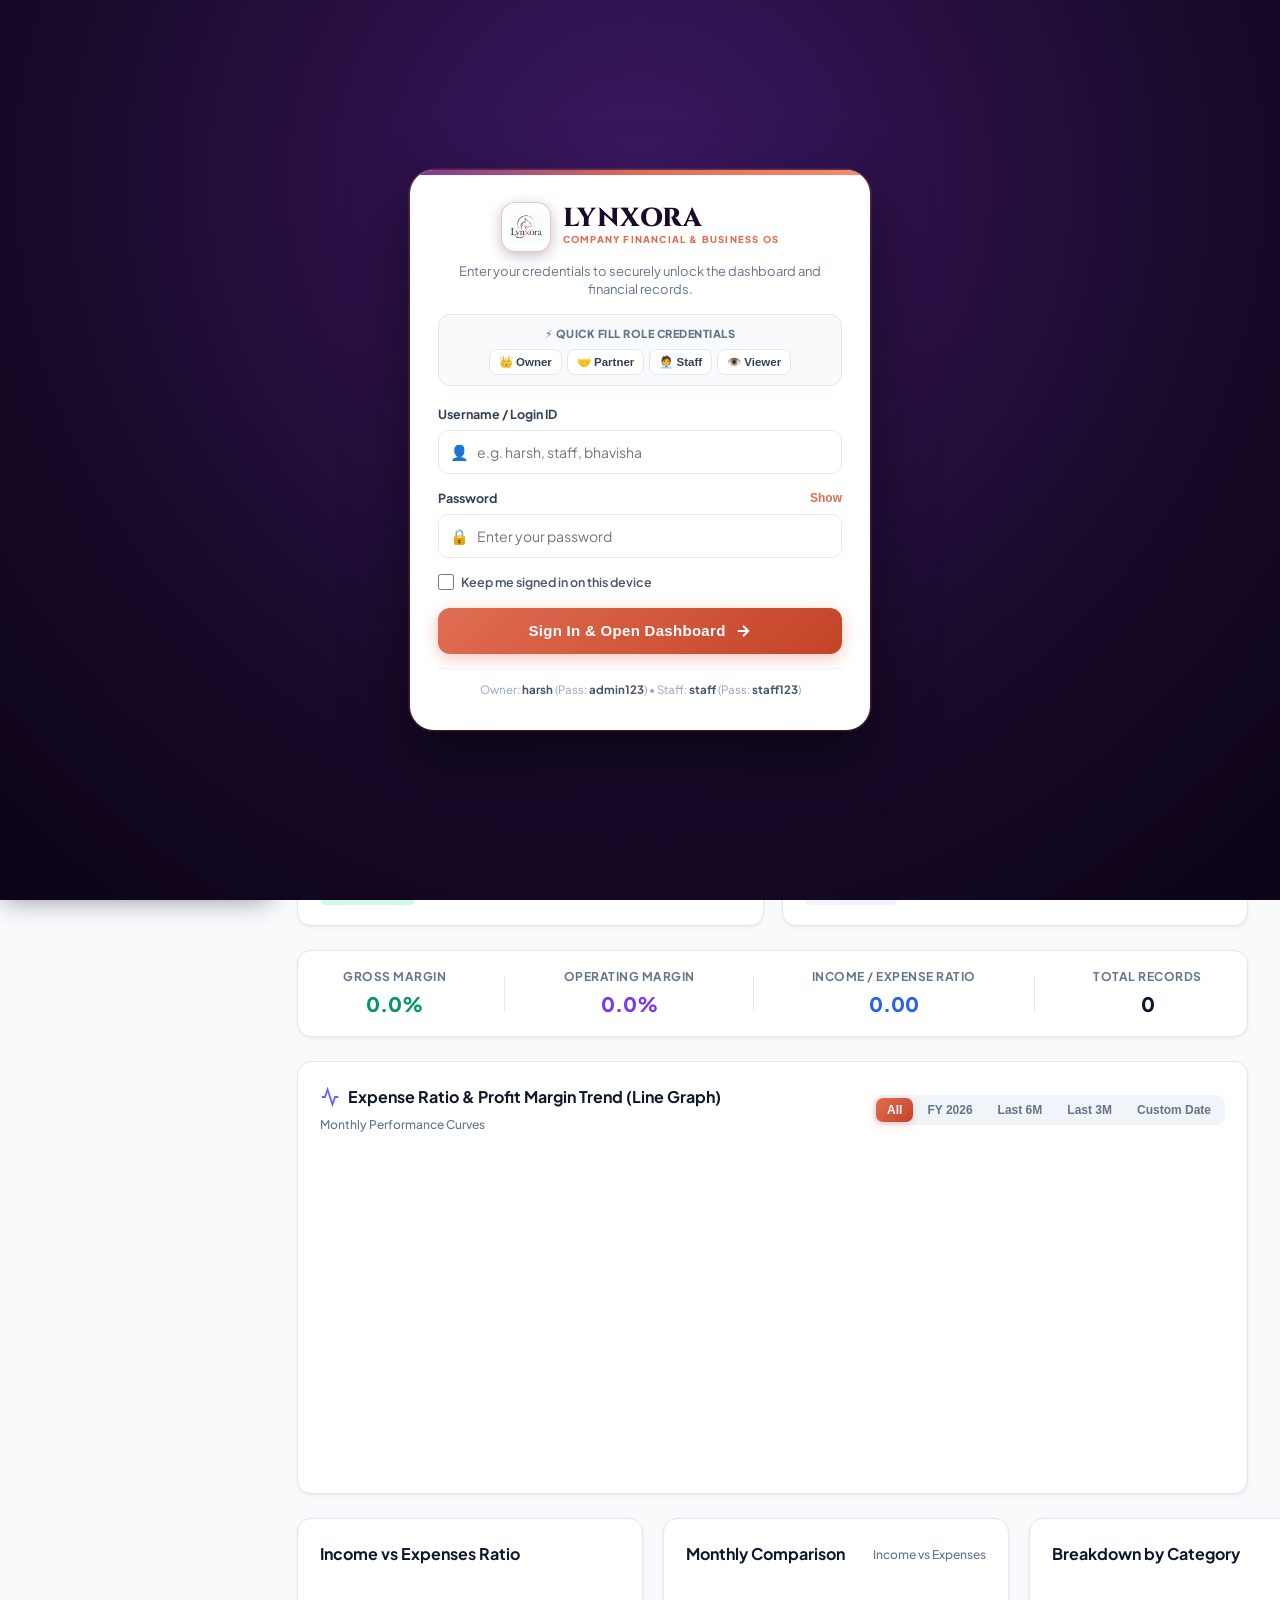
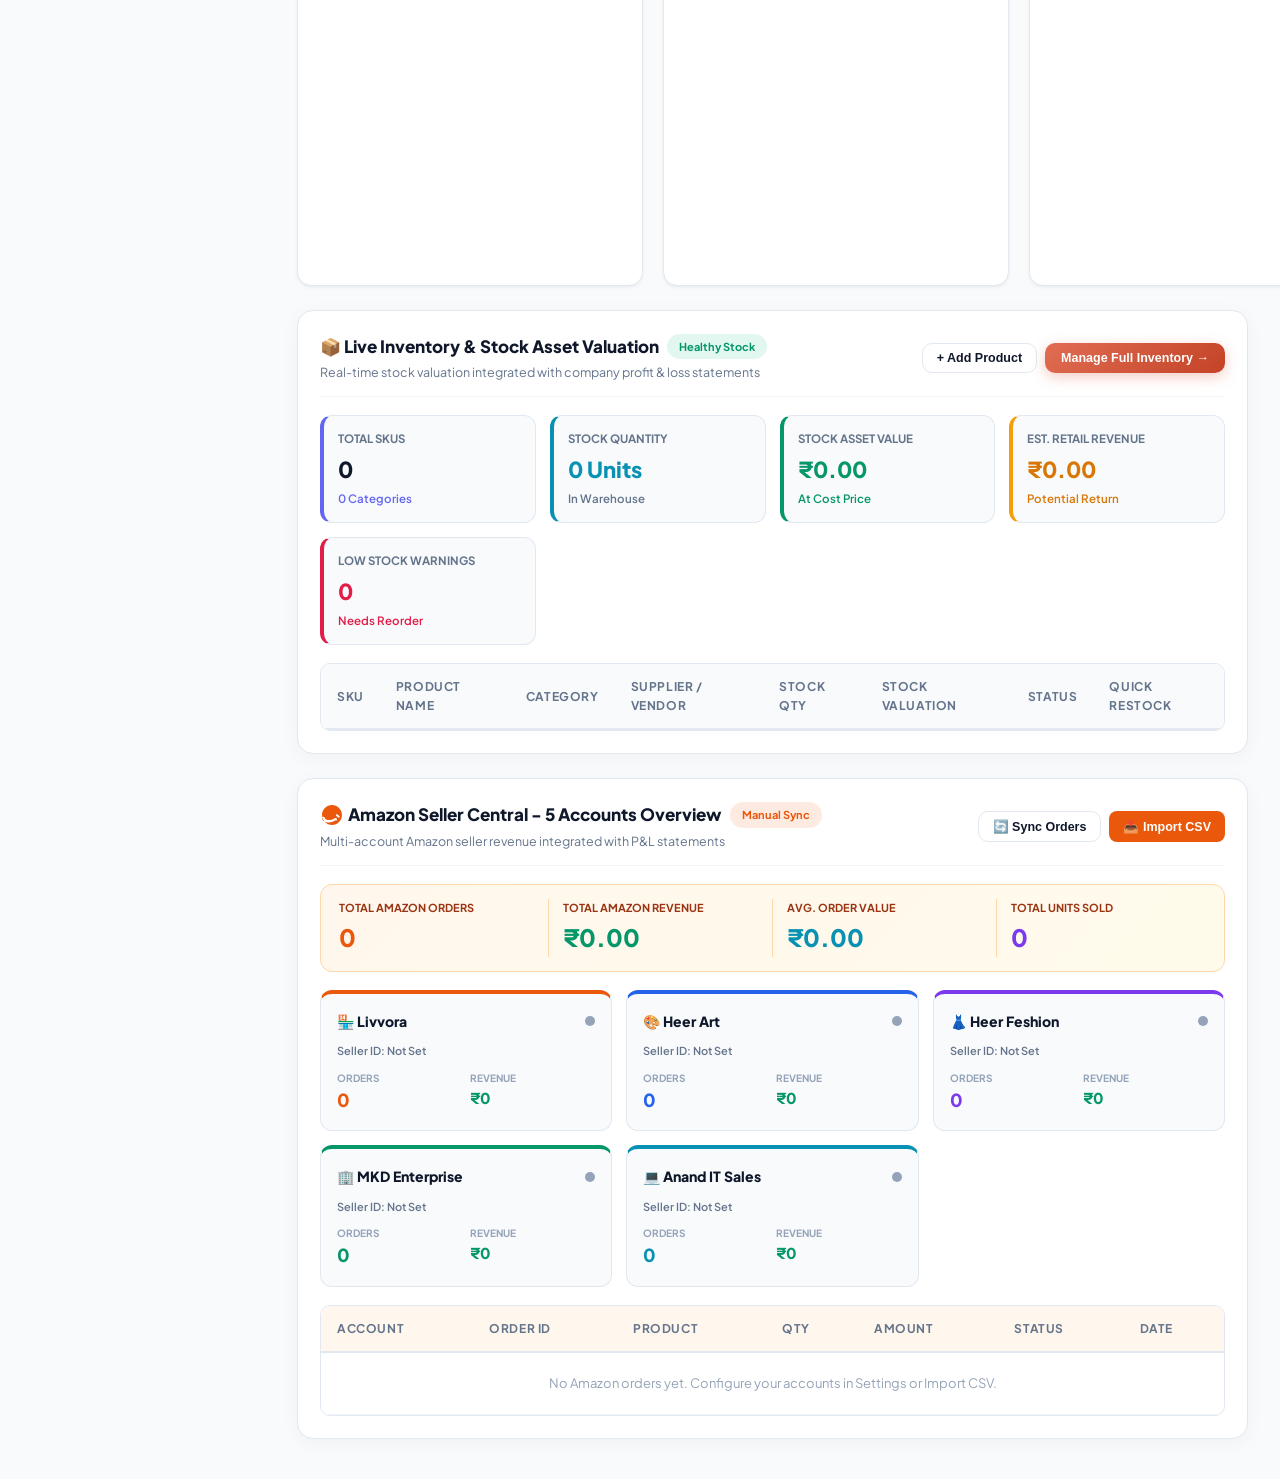
==== index.html @ 183a3534 "Add files via upload" ====
<!DOCTYPE html>
<html lang="en">
<head>
  <meta charset="utf-8">
  <meta name="viewport" content="width=device-width, initial-scale=1.0, viewport-fit=cover">
  <title>Lynxora — Financial Suite</title>
  <meta name="description" content="Lynxora — Company Profit & Loss financial dashboard with Final Accounts, multi-channel income tracking, and analytics">

  <!-- PWA Manifest -->
  <link rel="manifest" href="manifest.json">

  <!-- Theme colors -->
  <meta name="theme-color" content="#e06d53">
  <meta name="msapplication-TileColor" content="#180a2a">
  <meta name="msapplication-TileImage" content="logo.png">

  <!-- Apple / iOS PWA -->
  <meta name="apple-mobile-web-app-capable" content="yes">
  <meta name="apple-mobile-web-app-status-bar-style" content="black-translucent">
  <meta name="apple-mobile-web-app-title" content="Lynxora">
  <link rel="apple-touch-icon" href="logo.png">
  <link rel="apple-touch-startup-image" href="logo.png">

  <!-- Favicon -->
  <link rel="icon" type="image/png" sizes="192x192" href="logo.png">
  <link rel="shortcut icon" href="logo.png">

  <!-- Fonts -->
  <link rel="preconnect" href="https://fonts.googleapis.com">
  <link rel="preconnect" href="https://fonts.gstatic.com" crossorigin>
  <link href="https://fonts.googleapis.com/css2?family=Plus+Jakarta+Sans:wght@300;400;500;600;700;800&family=Cinzel:wght@700;800&family=Inter:wght@300;400;500;600;700&display=swap" rel="stylesheet">

  <script src="https://cdn.jsdelivr.net/npm/chart.js@4/dist/chart.umd.min.js"></script>
  
  <!-- Firebase SDK for Real-time Cloud Partner Sync -->
  <script src="https://www.gstatic.com/firebasejs/10.12.0/firebase-app-compat.js"></script>
  <script src="https://www.gstatic.com/firebasejs/10.12.0/firebase-firestore-compat.js"></script>

  <link rel="stylesheet" href="style.css?v=2.5.2">
</head>
<body>

  <div class="sidebar-overlay" id="sidebarOverlay"></div>

  <!-- SIDEBAR -->
  <aside class="sidebar" id="sidebar">
    <div class="sidebar-header">
      <div class="logo" onclick="navigateTo('dashboard')" title="Go to Dashboard">
        <div class="logo-icon-wrap">
          <img src="logo.png" alt="Lynxora Logo" class="sidebar-logo-img">
        </div>
        <div class="logo-text-group">
          <span class="logo-title">Lyn<span class="x-accent">x</span>ora</span>
          <span class="logo-tagline">FINANCIAL SUITE</span>
        </div>
      </div>
    </div>
    <nav class="sidebar-nav">
      <a href="javascript:void(0)" class="nav-item active" data-page="dashboard" onclick="navigateTo('dashboard')">
        <span class="nav-icon"><svg viewBox="0 0 24 24" fill="none" stroke="currentColor" stroke-width="2"><rect x="3" y="3" width="7" height="7" rx="1"/><rect x="14" y="3" width="7" height="7" rx="1"/><rect x="14" y="14" width="7" height="7" rx="1"/><rect x="3" y="14" width="7" height="7" rx="1"/></svg></span>
        <span>Dashboard</span>
      </a>
      <a href="javascript:void(0)" class="nav-item" data-page="records" onclick="navigateTo('records')">
        <span class="nav-icon"><svg viewBox="0 0 24 24" fill="none" stroke="currentColor" stroke-width="2"><path d="M14 2H6a2 2 0 0 0-2 2v16a2 2 0 0 0 2 2h12a2 2 0 0 0 2-2V8z"/><polyline points="14 2 14 8 20 8"/><line x1="16" y1="13" x2="8" y2="13"/><line x1="16" y1="17" x2="8" y2="17"/></svg></span>
        <span>Records</span>
      </a>
      <a href="javascript:void(0)" class="nav-item" data-page="inventory" onclick="navigateTo('inventory')">
        <span class="nav-icon"><svg viewBox="0 0 24 24" fill="none" stroke="currentColor" stroke-width="2"><path d="M21 16V8a2 2 0 0 0-1-1.73l-7-4a2 2 0 0 0-2 0l-7 4A2 2 0 0 0 3 8v8a2 2 0 0 0 1 1.73l7 4a2 2 0 0 0 2 0l7-4A2 2 0 0 0 21 16z"/><polyline points="3.27 6.96 12 12.01 20.73 6.96"/><line x1="12" y1="22.08" x2="12" y2="12"/></svg></span>
        <span>Inventory</span>
      </a>
      <a href="javascript:void(0)" class="nav-item" data-page="pricing" onclick="navigateTo('pricing')">
        <span class="nav-icon"><svg viewBox="0 0 24 24" fill="none" stroke="currentColor" stroke-width="2"><path d="M12 2v20M17 5H9.5a3.5 3.5 0 0 0 0 7h5a3.5 3.5 0 0 1 0 7H6"/></svg></span>
        <span>Amazon Listing Price Tracking</span>
      </a>

      <a href="javascript:void(0)" class="nav-item" data-page="flipkart" onclick="navigateTo('flipkart')">
        <span class="nav-icon"><svg viewBox="0 0 24 24" fill="none" stroke="currentColor" stroke-width="2"><path d="M6 2L3 6v14a2 2 0 0 0 2 2h14a2 2 0 0 0 2-2V6l-3-4z"/><line x1="3" y1="6" x2="21" y2="6"/><path d="M16 10a4 4 0 0 1-8 0"/></svg></span>
        <span>Flipkart Listing Price Tracking</span>
      </a>
      <a href="javascript:void(0)" class="nav-item" data-page="reports" onclick="navigateTo('reports')">
        <span class="nav-icon"><svg viewBox="0 0 24 24" fill="none" stroke="currentColor" stroke-width="2"><line x1="18" y1="20" x2="18" y2="10"/><line x1="12" y1="20" x2="12" y2="4"/><line x1="6" y1="20" x2="6" y2="14"/></svg></span>
        <span>Final Accounts</span>
      </a>
      <a href="javascript:void(0)" class="nav-item" data-page="settings" onclick="navigateTo('settings')">
        <span class="nav-icon"><svg viewBox="0 0 24 24" fill="none" stroke="currentColor" stroke-width="2"><circle cx="12" cy="12" r="3"/><path d="M19.4 15a1.65 1.65 0 0 0 .33 1.82l.06.06a2 2 0 0 1-2.83 2.83l-.06-.06a1.65 1.65 0 0 0-1.82-.33 1.65 1.65 0 0 0-1 1.51V21a2 2 0 0 1-4 0v-.09a1.65 1.65 0 0 0-1.08-1.51 1.65 1.65 0 0 0-1.82.33l-.06.06a2 2 0 0 1-2.83-2.83l.06-.06a1.65 1.65 0 0 0 .33-1.82 1.65 1.65 0 0 0-1.51-1H3a2 2 0 0 1 0-4h.09a1.65 1.65 0 0 0 1.51-1.08 1.65 1.65 0 0 0-.33-1.82l-.06-.06a2 2 0 0 1 2.83-2.83l.06.06a1.65 1.65 0 0 0 1.82.33H9a1.65 1.65 0 0 0 1-1.51V3a2 2 0 0 1 4 0v.09a1.65 1.65 0 0 0 1 1.51 1.65 1.65 0 0 0 1.82-.33l.06-.06a2 2 0 0 1 2.83 2.83l-.06.06a1.65 1.65 0 0 0-.33 1.82V9c.26.604.852.997 1.51 1H21a2 2 0 0 1 0 4h-.09a1.65 1.65 0 0 0-1.51 1z"/></svg></span>
        <span>Settings</span>
      </a>
    </nav>
    <div class="sidebar-footer">
      <div class="user-info">
        <div class="user-info-left">
          <div class="user-avatar" id="sidebarAvatar">H</div>
          <div class="user-details">
            <span class="user-name" id="sidebarUserName">Harsh</span>
            <span class="user-role" id="sidebarRoleLabel">👑 Owner</span>
          </div>
        </div>
        <button class="btn-logout" onclick="handleLogout()" id="sidebarLogoutBtn" title="Sign Out">
          <svg width="15" height="15" viewBox="0 0 24 24" fill="none" stroke="currentColor" stroke-width="2"><path d="M9 21H5a2 2 0 0 1-2-2V5a2 2 0 0 1 2-2h4"/><polyline points="16 17 21 12 16 7"/><line x1="21" y1="12" x2="9" y2="12"/></svg>
          <span>Exit</span>
        </button>
      </div>
    </div>
  </aside>

  <!-- MAIN CONTENT -->
  <main class="main-content" id="mainContent">

    <button class="hamburger" id="hamburgerBtn" aria-label="Toggle menu">
      <span></span><span></span><span></span>
    </button>

    <!-- PAGE: DASHBOARD -->
    <section class="page-section active" id="page-dashboard">

      <header class="topbar">
        <div class="topbar-left">
          <h1 class="page-title">Company Financial Dashboard</h1>
          <p class="page-subtitle">Real-time Profit &amp; Loss, Cashflow and Performance Tracking</p>
        </div>
        <div class="topbar-right" style="display:flex;align-items:center;gap:10px;">
          <div class="cloud-sync-status-pill" id="dashSyncPill" onclick="manualSyncNow()" title="Click to check &amp; sync live with cloud">
            <span class="sync-status-dot" id="dashSyncDot"></span>
            <svg class="sync-status-icon" width="13" height="13" viewBox="0 0 24 24" fill="none" stroke="currentColor" stroke-width="2.2" stroke-linecap="round" stroke-linejoin="round">
              <path d="M21.5 2v6h-6M2.5 22v-6h6M2 11.5a10 10 0 0 1 18.8-4.3M22 12.5a10 10 0 0 1-18.8 4.2"/>
            </svg>
            <span id="dashSyncText">Live Sync</span>
          </div>
          <button class="btn btn-primary btn-add-record" id="dashAddRecordBtn">
            <span>+ Add Record</span>
          </button>
          <button class="btn btn-ghost" id="printBtn">
            <svg width="16" height="16" viewBox="0 0 24 24" fill="none" stroke="currentColor" stroke-width="2"><polyline points="6 9 6 2 18 2 18 9"/><path d="M6 18H4a2 2 0 0 1-2-2v-5a2 2 0 0 1 2-2h16a2 2 0 0 1 2 2v5a2 2 0 0 1-2 2h-2"/><rect x="6" y="14" width="12" height="8"/></svg>
            <span>Print</span>
          </button>
        </div>
      </header>

      <!-- Advanced Time Filter Toolbar -->
      <div class="time-filter-bar">
        <div class="filter-pills">
          <button class="filter-pill active" data-preset="all" onclick="setTimePreset('all')">All Time</button>
          <button class="filter-pill" data-preset="thisYear" onclick="setTimePreset('thisYear')">This Year</button>
          <button class="filter-pill" data-preset="thisMonth" onclick="setTimePreset('thisMonth')">This Month</button>
          <button class="filter-pill" data-preset="customYear" onclick="setTimePreset('customYear')">Select Year</button>
          <button class="filter-pill" data-preset="customMonth" onclick="setTimePreset('customMonth')">Select Month</button>
          <button class="filter-pill" data-preset="customRange" onclick="setTimePreset('customRange')">Custom Date</button>
        </div>
        <div class="filter-inputs-group">
          <select id="filterYearSelect" class="filter-select-sm" style="display:none;" onchange="handleTimeFilterChange()">
            <option value="ALL">All Years</option>
            <option value="2027">2027</option>
            <option value="2026" selected>2026</option>
            <option value="2025">2025</option>
            <option value="2024">2024</option>
          </select>
          <input type="month" id="filterMonthSelect" class="filter-select-sm" style="display:none;" onchange="handleTimeFilterChange()">
          <div id="customDateGroup" style="display:none;align-items:center;gap:6px;">
            <input type="date" id="filterDateFrom" class="date-input-sm" onchange="handleTimeFilterChange()">
            <span style="color:#94a3b8;">—</span>
            <input type="date" id="filterDateTo" class="date-input-sm" onchange="handleTimeFilterChange()">
          </div>
          <div class="filter-active-indicator" id="filterActiveLabel">
            <span>📅 All Time</span>
          </div>
        </div>
      </div>

      <!-- 8 COLORFUL SCORECARDS -->
      <div class="scorecard-grid">
        <div class="scorecard" data-type="income" onclick="openScorecardDrilldown('income')" title="Click to view all Income records">
          <span class="scorecard-click-hint">🔍 View Data</span>
          <div class="scorecard-header">
            <span class="scorecard-label">Net Income</span>
            <div class="scorecard-icon income-icon">
              <svg viewBox="0 0 24 24" fill="none" stroke="currentColor" stroke-width="2.2"><circle cx="12" cy="12" r="10"/><path d="M16 8h-6a2 2 0 1 0 0 4h4a2 2 0 1 1 0 4H8"/><line x1="12" y1="18" x2="12" y2="6"/></svg>
            </div>
          </div>
          <div class="scorecard-value" id="netIncomeValue">&#x20B9;0</div>
          <div class="scorecard-trend up" id="netIncomeTrend"><span class="trend-arrow">&#8593;</span> 0%</div>
        </div>

        <div class="scorecard" data-type="expense" onclick="openScorecardDrilldown('expense')" title="Click to view all Expense records">
          <span class="scorecard-click-hint">🔍 View Data</span>
          <div class="scorecard-header">
            <span class="scorecard-label">Total Expenses</span>
            <div class="scorecard-icon expense-icon">
              <svg viewBox="0 0 24 24" fill="none" stroke="currentColor" stroke-width="2.2"><path d="M12 2v20M2 12h20"/><path d="m4.93 4.93 14.14 14.14"/></svg>
            </div>
          </div>
          <div class="scorecard-value" id="totalExpenseValue">&#x20B9;0</div>
          <div class="scorecard-trend down" id="totalExpenseTrend"><span class="trend-arrow">&#8595;</span> 0%</div>
        </div>

        <div class="scorecard" data-type="cash" onclick="openScorecardDrilldown('cash')" title="Click to view all Cash records">
          <span class="scorecard-click-hint">🔍 View Data</span>
          <div class="scorecard-header">
            <span class="scorecard-label">Cash on Hand</span>
            <div class="scorecard-icon cash-icon">
              <svg viewBox="0 0 24 24" fill="none" stroke="currentColor" stroke-width="2.2"><rect x="2" y="6" width="20" height="12" rx="2"/><circle cx="12" cy="12" r="2"/><path d="M6 12h.01M18 12h.01"/></svg>
            </div>
          </div>
          <div class="scorecard-value" id="cashOnHandValue">&#x20B9;0</div>
          <div class="scorecard-trend neutral" id="cashOnHandTrend"><span class="trend-arrow">&#8212;</span> Cash</div>
        </div>

        <div class="scorecard" data-type="bank" onclick="openScorecardDrilldown('bank')" title="Click to view all Bank/UPI records">
          <span class="scorecard-click-hint">🔍 View Data</span>
          <div class="scorecard-header">
            <span class="scorecard-label">Bank Balance</span>
            <div class="scorecard-icon bank-icon">
              <svg viewBox="0 0 24 24" fill="none" stroke="currentColor" stroke-width="2.2"><rect x="2" y="7" width="20" height="14" rx="2"/><path d="M16 7V5a2 2 0 0 0-2-2h-4a2 2 0 0 0-2 2v2"/><line x1="12" y1="12" x2="12" y2="16"/><line x1="10" y1="14" x2="14" y2="14"/></svg>
            </div>
          </div>
          <div class="scorecard-value" id="bankBalanceValue">&#x20B9;0</div>
          <div class="scorecard-trend neutral" id="bankBalanceTrend"><span class="trend-arrow">&#8212;</span> Online / UPI</div>
        </div>

        <div class="scorecard" data-type="loan" onclick="openScorecardDrilldown('loan')" title="Click to view Loan records">
          <span class="scorecard-click-hint">🔍 View Data</span>
          <div class="scorecard-header">
            <span class="scorecard-label">Loan Balance</span>
            <div class="scorecard-icon loan-icon">
              <svg viewBox="0 0 24 24" fill="none" stroke="currentColor" stroke-width="2.2"><path d="M3 21h18M3 10h18M5 10v11M19 10v11M9 10v11M15 10v11M12 2 2 7h20L12 2z"/></svg>
            </div>
          </div>
          <div class="scorecard-value" id="loanAmountValue">&#x20B9;0</div>
          <div class="scorecard-trend neutral" id="loanAmountTrend"><span class="trend-arrow">&#8595;</span> Outstanding</div>
        </div>

        <div class="scorecard" data-type="profit" onclick="openScorecardDrilldown('profit')" title="Click to view Profit records">
          <span class="scorecard-click-hint">🔍 View Data</span>
          <div class="scorecard-header">
            <span class="scorecard-label">Net Profit</span>
            <div class="scorecard-icon profit-icon">
              <svg viewBox="0 0 24 24" fill="none" stroke="currentColor" stroke-width="2.2"><polyline points="23 6 13.5 15.5 8.5 10.5 1 18"/><polyline points="17 6 23 6 23 12"/></svg>
            </div>
          </div>
          <div class="scorecard-value" id="netProfitValue">&#x20B9;0</div>
          <div class="scorecard-trend up" id="netProfitTrend"><span class="trend-arrow">&#8593;</span> 0%</div>
        </div>

        <div class="scorecard" data-type="ratio" onclick="openScorecardDrilldown('ratio')" title="Click to view P&L Ratio Details">
          <span class="scorecard-click-hint">🔍 View Data</span>
          <div class="scorecard-header">
            <span class="scorecard-label">P&amp;L Ratio</span>
            <div class="scorecard-icon ratio-icon">
              <svg viewBox="0 0 24 24" fill="none" stroke="currentColor" stroke-width="2.2"><circle cx="12" cy="12" r="10"/><path d="M15 9l-6 6M9 9h.01M15 15h.01"/></svg>
            </div>
          </div>
          <div class="scorecard-value" id="scorecardRatioValue">0.00</div>
          <div class="scorecard-trend neutral" id="scorecardMarginTrend">Margin: 0.0%</div>
        </div>

        <div class="scorecard" data-type="asset" onclick="openScorecardDrilldown('asset')" title="Click to view Company Assets">
          <span class="scorecard-click-hint">🔍 View Data</span>
          <div class="scorecard-header">
            <span class="scorecard-label">Company Assets</span>
            <div class="scorecard-icon asset-icon">
              <svg viewBox="0 0 24 24" fill="none" stroke="currentColor" stroke-width="2.2"><path d="M20 7h-7L10 4H4a2 2 0 0 0-2 2v12a2 2 0 0 0 2 2h16a2 2 0 0 0 2-2V9a2 2 0 0 0-2-2z"/></svg>
            </div>
          </div>
          <div class="scorecard-value" id="scorecardAssetValue">&#x20B9;0</div>
          <div class="scorecard-trend neutral" id="scorecardAssetTrend">Fixed Assets</div>
        </div>
      </div>

      <!-- SUMMARY BAR -->
      <div class="summary-bar">
        <div class="summary-item">
          <span class="summary-label">Gross Margin</span>
          <span class="summary-value" id="grossMarginValue" style="color:#059669;">0%</span>
        </div>
        <div class="summary-divider"></div>
        <div class="summary-item">
          <span class="summary-label">Operating Margin</span>
          <span class="summary-value" id="operatingMarginValue" style="color:#7c3aed;">0%</span>
        </div>
        <div class="summary-divider"></div>
        <div class="summary-item">
          <span class="summary-label">Income / Expense Ratio</span>
          <span class="summary-value" id="ratioValue" style="color:#2563eb;">0</span>
        </div>
        <div class="summary-divider"></div>
        <div class="summary-item">
          <span class="summary-label">Total Records</span>
          <span class="summary-value" id="totalRecordsValue">0</span>
        </div>
      </div>

      <!-- LINE GRAPH FOR EXPENSE & PROFIT RATIO -->
      <div class="chart-card chart-card-full">
        <div class="chart-header">
          <div class="line-graph-header-wrap">
            <div>
              <h3 class="chart-title">
                <svg width="20" height="20" viewBox="0 0 24 24" fill="none" stroke="#6366f1" stroke-width="2.2"><polyline points="22 12 18 12 15 21 9 3 6 12 2 12"/></svg>
                <span>Expense Ratio &amp; Profit Margin Trend (Line Graph)</span>
              </h3>
              <span class="chart-subtitle">Monthly Performance Curves</span>
            </div>
            <!-- Dedicated Line Graph Custom Date Filter -->
            <div class="line-filter-controls">
              <div class="line-pills">
                <button type="button" class="line-pill active" data-range="all" onclick="setLineGraphRange('all')">All</button>
                <button type="button" class="line-pill" data-range="thisYear" onclick="setLineGraphRange('thisYear')">FY 2026</button>
                <button type="button" class="line-pill" data-range="6m" onclick="setLineGraphRange('6m')">Last 6M</button>
                <button type="button" class="line-pill" data-range="3m" onclick="setLineGraphRange('3m')">Last 3M</button>
                <button type="button" class="line-pill" data-range="custom" onclick="setLineGraphRange('custom')">Custom Date</button>
              </div>
              <div class="line-date-inputs" id="lineCustomDateInputs" style="display:none;">
                <input type="date" id="lineDateFrom" class="line-date-input" onchange="handleLineCustomDateChange()">
                <span style="color:#94a3b8;font-size:11px;">to</span>
                <input type="date" id="lineDateTo" class="line-date-input" onchange="handleLineCustomDateChange()">
              </div>
            </div>
          </div>
        </div>
        <div class="chart-body chart-body-tall">
          <canvas id="ratioLineChart"></canvas>
        </div>
      </div>

      <!-- 3 CHARTS GRID -->
      <div class="charts-grid-main">
        <div class="chart-card">
          <div class="chart-header">
            <h3 class="chart-title">Income vs Expenses Ratio</h3>
          </div>
          <div class="chart-body"><canvas id="ratioChart"></canvas></div>
        </div>
        <div class="chart-card">
          <div class="chart-header">
            <h3 class="chart-title">Monthly Comparison</h3>
            <span class="chart-subtitle">Income vs Expenses</span>
          </div>
          <div class="chart-body"><canvas id="typeChart"></canvas></div>
        </div>
        <div class="chart-card">
          <div class="chart-header">
            <h3 class="chart-title">Breakdown by Category</h3>
          </div>
          <div class="chart-body"><canvas id="categoryChart"></canvas></div>
        </div>
      </div>

      <!-- MERGED INVENTORY & STOCK VALUATION SECTION -->
      <div class="dashboard-inv-card" id="dashboardInventorySection" style="background: white; border-radius: 16px; border: 1.5px solid #e2e8f0; padding: 22px; margin-top: 24px; box-shadow: 0 4px 20px rgba(0,0,0,0.04);">
        <div style="display: flex; align-items: center; justify-content: space-between; flex-wrap: wrap; gap: 12px; margin-bottom: 18px; padding-bottom: 14px; border-bottom: 1px solid #f1f5f9;">
          <div>
            <h3 style="font-size: 17px; font-weight: 800; color: #0f172a; display: flex; align-items: center; gap: 8px;">
              <span>📦 Live Inventory &amp; Stock Asset Valuation</span>
              <span class="badge" id="dashInvHealthBadge" style="background: rgba(16,185,129,0.12); color: #059669; font-size: 11px;">Healthy Stock</span>
            </h3>
            <p style="font-size: 12.5px; color: #64748b; margin-top: 2px;">Real-time stock valuation integrated with company profit &amp; loss statements</p>
          </div>
          <div style="display: flex; gap: 8px;">
            <button type="button" class="btn btn-ghost" onclick="openInventoryModal()" style="font-size: 12.5px; padding: 7px 14px;">
              <span>+ Add Product</span>
            </button>
            <button type="button" class="btn btn-primary" onclick="navigateTo('inventory')" style="font-size: 12.5px; padding: 7px 16px;">
              <span>Manage Full Inventory &rarr;</span>
            </button>
          </div>
        </div>

        <!-- Mini Inventory Scorecards on Dashboard -->
        <div class="scorecard-grid" style="grid-template-columns: repeat(auto-fit, minmax(180px, 1fr)); gap: 14px; margin-bottom: 18px;">
          <div style="background: #f8fafc; border: 1px solid #e2e8f0; border-radius: 12px; padding: 14px; border-left: 4px solid #6366f1;">
            <div style="font-size: 11.5px; font-weight: 700; color: #64748b; text-transform: uppercase;">Total SKUs</div>
            <div style="font-size: 22px; font-weight: 800; color: #0f172a; margin-top: 4px;" id="dashInvTotalSkus">0</div>
            <div style="font-size: 11.5px; color: #6366f1; font-weight: 600; margin-top: 2px;" id="dashInvCategories">0 Categories</div>
          </div>

          <div style="background: #f8fafc; border: 1px solid #e2e8f0; border-radius: 12px; padding: 14px; border-left: 4px solid #0891b2;">
            <div style="font-size: 11.5px; font-weight: 700; color: #64748b; text-transform: uppercase;">Stock Quantity</div>
            <div style="font-size: 22px; font-weight: 800; color: #0891b2; margin-top: 4px;" id="dashInvTotalUnits">0 Units</div>
            <div style="font-size: 11.5px; color: #64748b; font-weight: 600; margin-top: 2px;">In Warehouse</div>
          </div>

          <div style="background: #f8fafc; border: 1px solid #e2e8f0; border-radius: 12px; padding: 14px; border-left: 4px solid #059669;">
            <div style="font-size: 11.5px; font-weight: 700; color: #64748b; text-transform: uppercase;">Stock Asset Value</div>
            <div style="font-size: 22px; font-weight: 800; color: #059669; margin-top: 4px;" id="dashInvTotalVal">&#x20B9;0.00</div>
            <div style="font-size: 11.5px; color: #059669; font-weight: 600; margin-top: 2px;">At Cost Price</div>
          </div>

          <div style="background: #f8fafc; border: 1px solid #e2e8f0; border-radius: 12px; padding: 14px; border-left: 4px solid #f59e0b;">
            <div style="font-size: 11.5px; font-weight: 700; color: #64748b; text-transform: uppercase;">Est. Retail Revenue</div>
            <div style="font-size: 22px; font-weight: 800; color: #d97706; margin-top: 4px;" id="dashInvRetailVal">&#x20B9;0.00</div>
            <div style="font-size: 11.5px; color: #d97706; font-weight: 600; margin-top: 2px;" id="dashInvPotentialProfit">Potential Return</div>
          </div>

          <div style="background: #f8fafc; border: 1px solid #e2e8f0; border-radius: 12px; padding: 14px; border-left: 4px solid #e11d48;">
            <div style="font-size: 11.5px; font-weight: 700; color: #64748b; text-transform: uppercase;">Low Stock Warnings</div>
            <div style="font-size: 22px; font-weight: 800; color: #e11d48; margin-top: 4px;" id="dashInvLowStockCount">0</div>
            <div style="font-size: 11.5px; color: #e11d48; font-weight: 600; margin-top: 2px;" id="dashInvLowStockSub">Needs Reorder</div>
          </div>
        </div>

        <!-- Dashboard Stock Quick Radar Preview -->
        <div style="overflow-x: auto; border: 1px solid #e2e8f0; border-radius: 10px;">
          <table class="records-table" style="font-size: 13px;">
            <thead>
              <tr style="background: #f8fafc;">
                <th>SKU</th>
                <th>Product Name</th>
                <th>Category</th>
                <th>Supplier / Vendor</th>
                <th>Stock Qty</th>
                <th>Stock Valuation</th>
                <th>Status</th>
                <th>Quick Restock</th>
              </tr>
            </thead>
            <tbody id="dashInventoryTableBody"></tbody>
          </table>
        </div>
      </div>

      <!-- AMAZON SELLER CENTRAL — 5 ACCOUNTS OVERVIEW -->
      <div class="dashboard-inv-card" id="dashboardAmazonSection" style="background: white; border-radius: 16px; border: 1.5px solid #e2e8f0; padding: 22px; margin-top: 24px; box-shadow: 0 4px 20px rgba(0,0,0,0.04);">
        <div style="display: flex; align-items: center; justify-content: space-between; flex-wrap: wrap; gap: 12px; margin-bottom: 18px; padding-bottom: 14px; border-bottom: 1px solid #f1f5f9;">
          <div>
            <h3 style="font-size: 17px; font-weight: 800; color: #0f172a; display: flex; align-items: center; gap: 8px;">
              <span style="display: flex; align-items: center;"><svg width="24" height="24" viewBox="0 0 24 24" fill="#ea580c" style="margin-right: 4px;"><path d="M12 2C6.48 2 2 6.48 2 12s4.48 10 10 10 10-4.48 10-10S17.52 2 12 2zm3.93 15.09c-2.83 2.08-6.94 3.19-10.47 1.83-1.63-.63-2.97-1.74-3.46-3.46-.22-.76.22-1.52.98-1.74.76-.22 1.52.22 1.74.98.26.93 1.05 1.58 2.03 1.95 2.67 1.03 5.79.19 7.94-1.39.64-.47 1.54-.33 2.01.31.47.64.33 1.54-.31 2.01l-.46.47zm3.62-2.78c-.32.41-.9.51-1.31.19l-1.92-1.48c-.41-.32-.51-.9-.19-1.31.32-.41.9-.51 1.31-.19l1.92 1.48c.41.32.51.9.19 1.31z"/></svg>Amazon Seller Central - 5 Accounts Overview</span>
              <span class="badge" id="dashAmzSyncBadge" style="background: rgba(234,88,12,0.12); color: #ea580c; font-size: 11px;">Manual Sync</span>
            </h3>
            <p style="font-size: 12.5px; color: #64748b; margin-top: 2px;">Multi-account Amazon seller revenue integrated with P&amp;L statements</p>
          </div>
          <div style="display: flex; gap: 8px;">
            <button type="button" class="btn btn-ghost" onclick="syncAllAmazonOrders()" style="font-size: 12.5px; padding: 7px 14px;">
              <span>🔄 Sync Orders</span>
            </button>
            <button type="button" class="btn" onclick="openAmazonImportModal()" style="font-size: 12.5px; padding: 7px 14px; background: #ea580c; color: white; font-weight: 700; border: none; border-radius: 8px;">
              <span>📥 Import CSV</span>
            </button>
          </div>
        </div>

        <!-- Combined Amazon Totals Bar -->
        <div style="display: flex; flex-wrap: wrap; gap: 14px; padding: 14px 18px; background: linear-gradient(135deg, #fff7ed 0%, #fffbeb 100%); border: 1px solid #fed7aa; border-radius: 12px; margin-bottom: 18px;">
          <div style="flex: 1; min-width: 130px;">
            <div style="font-size: 11px; font-weight: 700; color: #9a3412; text-transform: uppercase;">Total Amazon Orders</div>
            <div style="font-size: 24px; font-weight: 800; color: #ea580c; margin-top: 2px;" id="amzTotalOrders">0</div>
          </div>
          <div style="width: 1px; background: #fed7aa;"></div>
          <div style="flex: 1; min-width: 130px;">
            <div style="font-size: 11px; font-weight: 700; color: #9a3412; text-transform: uppercase;">Total Amazon Revenue</div>
            <div style="font-size: 24px; font-weight: 800; color: #059669; margin-top: 2px;" id="amzTotalRevenue">&#x20B9;0.00</div>
          </div>
          <div style="width: 1px; background: #fed7aa;"></div>
          <div style="flex: 1; min-width: 130px;">
            <div style="font-size: 11px; font-weight: 700; color: #9a3412; text-transform: uppercase;">Avg. Order Value</div>
            <div style="font-size: 24px; font-weight: 800; color: #0891b2; margin-top: 2px;" id="amzAvgOrderValue">&#x20B9;0.00</div>
          </div>
          <div style="width: 1px; background: #fed7aa;"></div>
          <div style="flex: 1; min-width: 130px;">
            <div style="font-size: 11px; font-weight: 700; color: #9a3412; text-transform: uppercase;">Total Units Sold</div>
            <div style="font-size: 24px; font-weight: 800; color: #7c3aed; margin-top: 2px;" id="amzTotalUnitsSold">0</div>
          </div>
        </div>

        <!-- 5 Amazon Account Cards -->
        <div style="display: grid; grid-template-columns: repeat(auto-fit, minmax(220px, 1fr)); gap: 14px; margin-bottom: 18px;" id="amzAccountCardsGrid">

          <!-- Account 1: Livvora -->
          <div class="amz-account-card" style="background: #f8fafc; border: 1px solid #e2e8f0; border-radius: 12px; padding: 16px; border-top: 4px solid #ea580c; position: relative;">
            <div style="display: flex; align-items: center; justify-content: space-between; margin-bottom: 10px;">
              <div style="font-size: 14px; font-weight: 800; color: #0f172a;">🏪 Livvora</div>
              <span class="amz-status-dot" id="amzStatus_0" style="display:inline-block;width:10px;height:10px;border-radius:50%;background:#94a3b8;" title="Not Connected"></span>
            </div>
            <div style="font-size: 11px; color: #64748b; font-weight: 600; margin-bottom: 10px;" id="amzSellerId_0">Seller ID: Not Set</div>
            <div style="display: grid; grid-template-columns: 1fr 1fr; gap: 8px;">
              <div><div style="font-size: 10px; color: #94a3b8; font-weight: 700; text-transform: uppercase;">Orders</div><div style="font-size: 18px; font-weight: 800; color: #ea580c;" id="amzOrders_0">0</div></div>
              <div><div style="font-size: 10px; color: #94a3b8; font-weight: 700; text-transform: uppercase;">Revenue</div><div style="font-size: 15px; font-weight: 800; color: #059669;" id="amzRevenue_0">&#x20B9;0</div></div>
            </div>
          </div>

          <!-- Account 2: Heer Art -->
          <div class="amz-account-card" style="background: #f8fafc; border: 1px solid #e2e8f0; border-radius: 12px; padding: 16px; border-top: 4px solid #2563eb; position: relative;">
            <div style="display: flex; align-items: center; justify-content: space-between; margin-bottom: 10px;">
              <div style="font-size: 14px; font-weight: 800; color: #0f172a;">🎨 Heer Art</div>
              <span class="amz-status-dot" id="amzStatus_1" style="display:inline-block;width:10px;height:10px;border-radius:50%;background:#94a3b8;" title="Not Connected"></span>
            </div>
            <div style="font-size: 11px; color: #64748b; font-weight: 600; margin-bottom: 10px;" id="amzSellerId_1">Seller ID: Not Set</div>
            <div style="display: grid; grid-template-columns: 1fr 1fr; gap: 8px;">
              <div><div style="font-size: 10px; color: #94a3b8; font-weight: 700; text-transform: uppercase;">Orders</div><div style="font-size: 18px; font-weight: 800; color: #2563eb;" id="amzOrders_1">0</div></div>
              <div><div style="font-size: 10px; color: #94a3b8; font-weight: 700; text-transform: uppercase;">Revenue</div><div style="font-size: 15px; font-weight: 800; color: #059669;" id="amzRevenue_1">&#x20B9;0</div></div>
            </div>
          </div>

          <!-- Account 3: Heer Feshion -->
          <div class="amz-account-card" style="background: #f8fafc; border: 1px solid #e2e8f0; border-radius: 12px; padding: 16px; border-top: 4px solid #7c3aed; position: relative;">
            <div style="display: flex; align-items: center; justify-content: space-between; margin-bottom: 10px;">
              <div style="font-size: 14px; font-weight: 800; color: #0f172a;">👗 Heer Feshion</div>
              <span class="amz-status-dot" id="amzStatus_2" style="display:inline-block;width:10px;height:10px;border-radius:50%;background:#94a3b8;" title="Not Connected"></span>
            </div>
            <div style="font-size: 11px; color: #64748b; font-weight: 600; margin-bottom: 10px;" id="amzSellerId_2">Seller ID: Not Set</div>
            <div style="display: grid; grid-template-columns: 1fr 1fr; gap: 8px;">
              <div><div style="font-size: 10px; color: #94a3b8; font-weight: 700; text-transform: uppercase;">Orders</div><div style="font-size: 18px; font-weight: 800; color: #7c3aed;" id="amzOrders_2">0</div></div>
              <div><div style="font-size: 10px; color: #94a3b8; font-weight: 700; text-transform: uppercase;">Revenue</div><div style="font-size: 15px; font-weight: 800; color: #059669;" id="amzRevenue_2">&#x20B9;0</div></div>
            </div>
          </div>

          <!-- Account 4: MKD Enterprise -->
          <div class="amz-account-card" style="background: #f8fafc; border: 1px solid #e2e8f0; border-radius: 12px; padding: 16px; border-top: 4px solid #059669; position: relative;">
            <div style="display: flex; align-items: center; justify-content: space-between; margin-bottom: 10px;">
              <div style="font-size: 14px; font-weight: 800; color: #0f172a;">🏢 MKD Enterprise</div>
              <span class="amz-status-dot" id="amzStatus_3" style="display:inline-block;width:10px;height:10px;border-radius:50%;background:#94a3b8;" title="Not Connected"></span>
            </div>
            <div style="font-size: 11px; color: #64748b; font-weight: 600; margin-bottom: 10px;" id="amzSellerId_3">Seller ID: Not Set</div>
            <div style="display: grid; grid-template-columns: 1fr 1fr; gap: 8px;">
              <div><div style="font-size: 10px; color: #94a3b8; font-weight: 700; text-transform: uppercase;">Orders</div><div style="font-size: 18px; font-weight: 800; color: #059669;" id="amzOrders_3">0</div></div>
              <div><div style="font-size: 10px; color: #94a3b8; font-weight: 700; text-transform: uppercase;">Revenue</div><div style="font-size: 15px; font-weight: 800; color: #059669;" id="amzRevenue_3">&#x20B9;0</div></div>
            </div>
          </div>

          <!-- Account 5: Anand IT Sales -->
          <div class="amz-account-card" style="background: #f8fafc; border: 1px solid #e2e8f0; border-radius: 12px; padding: 16px; border-top: 4px solid #0891b2; position: relative;">
            <div style="display: flex; align-items: center; justify-content: space-between; margin-bottom: 10px;">
              <div style="font-size: 14px; font-weight: 800; color: #0f172a;">💻 Anand IT Sales</div>
              <span class="amz-status-dot" id="amzStatus_4" style="display:inline-block;width:10px;height:10px;border-radius:50%;background:#94a3b8;" title="Not Connected"></span>
            </div>
            <div style="font-size: 11px; color: #64748b; font-weight: 600; margin-bottom: 10px;" id="amzSellerId_4">Seller ID: Not Set</div>
            <div style="display: grid; grid-template-columns: 1fr 1fr; gap: 8px;">
              <div><div style="font-size: 10px; color: #94a3b8; font-weight: 700; text-transform: uppercase;">Orders</div><div style="font-size: 18px; font-weight: 800; color: #0891b2;" id="amzOrders_4">0</div></div>
              <div><div style="font-size: 10px; color: #94a3b8; font-weight: 700; text-transform: uppercase;">Revenue</div><div style="font-size: 15px; font-weight: 800; color: #059669;" id="amzRevenue_4">&#x20B9;0</div></div>
            </div>
          </div>
        </div>

        <!-- Recent Amazon Orders Table -->
        <div style="overflow-x: auto; border: 1px solid #e2e8f0; border-radius: 10px;">
          <table class="records-table" style="font-size: 13px;">
            <thead>
              <tr style="background: #fff7ed;">
                <th>Account</th>
                <th>Order ID</th>
                <th>Product</th>
                <th>Qty</th>
                <th>Amount</th>
                <th>Status</th>
                <th>Date</th>
              </tr>
            </thead>
            <tbody id="dashAmazonOrdersBody">
              <tr><td colspan="7" style="text-align:center;padding:20px;color:#94a3b8;">No Amazon orders yet. Configure your accounts in Settings or Import CSV.</td></tr>
            </tbody>
          </table>
        </div>
      </div>

    </section>

    <!-- PAGE: RECORDS -->
    <section class="page-section" id="page-records">

      <header class="topbar">
        <div class="topbar-left">
          <h1 class="page-title">Company Financial Records</h1>
          <p class="page-subtitle">Track, filter, search, and manage all transactions</p>
        </div>
        <div class="topbar-right" style="display:flex;align-items:center;gap:10px;">
          <div class="cloud-sync-status-pill" id="recordsSyncPill" onclick="manualSyncNow()" title="Click to check &amp; sync live with cloud">
            <span class="sync-status-dot" id="recordsSyncDot"></span>
            <svg class="sync-status-icon" width="13" height="13" viewBox="0 0 24 24" fill="none" stroke="currentColor" stroke-width="2.2" stroke-linecap="round" stroke-linejoin="round">
              <path d="M21.5 2v6h-6M2.5 22v-6h6M2 11.5a10 10 0 0 1 18.8-4.3M22 12.5a10 10 0 0 1-18.8 4.2"/>
            </svg>
            <span id="recordsSyncText">Live Sync</span>
          </div>
          <button class="btn btn-ghost" id="exportBtn">
            <svg width="16" height="16" viewBox="0 0 24 24" fill="none" stroke="currentColor" stroke-width="2"><path d="M21 15v4a2 2 0 0 1-2 2H5a2 2 0 0 1-2-2v-4"/><polyline points="7 10 12 15 17 10"/><line x1="12" y1="15" x2="12" y2="3"/></svg>
            <span>Export CSV</span>
          </button>
          <button class="btn btn-ghost" id="recordsClearAllBtn" onclick="promptClearAllRecords()" style="color:#dc2626;border-color:#fecaca;display:none;" title="Clear all financial records (Owner only)">
            <svg width="15" height="15" viewBox="0 0 24 24" fill="none" stroke="currentColor" stroke-width="2"><polyline points="3 6 5 6 21 6"/><path d="M19 6v14a2 2 0 0 1-2 2H7a2 2 0 0 1-2-2V6m3 0V4a2 2 0 0 1 2-2h4a2 2 0 0 1 2 2v2"/><line x1="10" y1="11" x2="10" y2="17"/><line x1="14" y1="11" x2="14" y2="17"/></svg>
            <span>Clear All</span>
          </button>
          <button class="btn btn-primary btn-add-record" id="addRecordBtn">
            <span>+ Add Record</span>
          </button>
          <button type="button" class="btn btn-success" id="recordsSellBtn" onclick="openStockAdjustModal(null, 'SALE')" style="background:#059669;color:white;font-weight:700;display:inline-flex;align-items:center;gap:6px;border:none;border-radius:8px;padding:10px 18px;cursor:pointer;box-shadow:0 2px 8px rgba(5,150,105,0.25);transition:all 0.2s;" title="Record Customer Sale (Income &amp; Stock Out)">
            <span>&#128176; Sell</span>
          </button>
        </div>
      </header>

      <!-- Quick Stats Chips (including Amazon & Flipkart) -->
      <div class="records-stats">
        <div class="stat-chip stat-chip-all"><span class="stat-chip-label">Total</span><span class="stat-chip-value" id="statTotal">0</span></div>
        <div class="stat-chip stat-chip-income"><span class="stat-chip-label">Income</span><span class="stat-chip-value" id="statIncome">0</span></div>
        <div class="stat-chip stat-chip-expense"><span class="stat-chip-label">Expense</span><span class="stat-chip-value" id="statExpense">0</span></div>
        <div class="stat-chip stat-chip-asset"><span class="stat-chip-label">Assets</span><span class="stat-chip-value" id="statAsset">0</span></div>
        <div class="stat-chip stat-chip-transfer"><span class="stat-chip-label">Transfers</span><span class="stat-chip-value" id="statTransfer">0</span></div>
        <div class="stat-chip stat-chip-cash"><span class="stat-chip-label">&#128180; Cash</span><span class="stat-chip-value" id="statCash">0</span></div>
        <div class="stat-chip stat-chip-upi"><span class="stat-chip-label">&#128241; UPI</span><span class="stat-chip-value" id="statUpi">0</span></div>
        <div class="stat-chip stat-chip-amazon"><span class="stat-chip-label">&#128722; Amazon</span><span class="stat-chip-value" id="statAmazon">0</span></div>
        <div class="stat-chip stat-chip-flipkart"><span class="stat-chip-label">&#128717; Flipkart</span><span class="stat-chip-value" id="statFlipkart">0</span></div>
      </div>

      <div class="records-section">
        <div class="records-toolbar">
          <div class="search-box">
            <svg class="search-icon" width="16" height="16" viewBox="0 0 24 24" fill="none" stroke="currentColor" stroke-width="2"><circle cx="11" cy="11" r="8"/><path d="m21 21-4.35-4.35"/></svg>
            <input type="text" id="searchInput" class="search-input" placeholder="Search by description, source or category...">
          </div>
          <select id="typeFilterSelect" class="filter-select">
            <option value="All">All Types</option>
            <option value="Income">Income</option>
            <option value="Expense">Expense</option>
            <option value="Asset">Company Asset</option>
            <option value="Transfer">Transfer</option>
          </select>
          <select id="categoryFilterSelect" class="filter-select">
            <option value="All">All Categories</option>
          </select>
          <select id="paymentFilterSelect" class="filter-select">
            <option value="All">All Payments</option>
            <option value="Cash">Cash Only</option>
            <option value="Online/UPI">Online / UPI Only</option>
          </select>
        </div>

        <!-- BULK SELECTION ACTION TOOLBAR -->
        <div id="bulkActionToolbar" class="bulk-action-bar" style="display: none;">
          <div class="bulk-action-left">
            <span class="bulk-select-badge" id="bulkSelectedCount">0 selected</span>
            <span class="bulk-select-amount" id="bulkSelectedAmount">&#x20B9;0</span>
          </div>
          <div class="bulk-action-right">
            <button type="button" class="btn btn-ghost" onclick="selectAllFilteredRecords()" id="selectAllFilteredBtn" style="font-size: 12px; padding: 6px 12px;">
              <span>Select All Matching (<span id="bulkTotalFilteredCount">0</span>)</span>
            </button>
            <button type="button" class="btn btn-ghost" onclick="deselectAllRecords()" style="font-size: 12px; padding: 6px 12px;">
              <span>Deselect All</span>
            </button>
            <button type="button" class="btn btn-danger" onclick="confirmBulkDelete()" id="bulkDeleteBtn" style="font-size: 12.5px; padding: 6px 14px; font-weight: 800; display: inline-flex; align-items: center; gap: 6px; box-shadow: 0 4px 12px rgba(220,38,38,0.3);">
              <svg width="15" height="15" viewBox="0 0 24 24" fill="none" stroke="currentColor" stroke-width="2.2"><polyline points="3 6 5 6 21 6"/><path d="M19 6v14a2 2 0 0 1-2 2H7a2 2 0 0 1-2-2V6m3 0V4a2 2 0 0 1 2-2h4a2 2 0 0 1 2 2v2"/></svg>
              <span id="bulkDeleteBtnText">Delete Selected</span>
            </button>
          </div>
        </div>

        <div class="table-wrapper">
          <table class="records-table">
            <thead>
              <tr>
                <th style="width: 44px; text-align: center;">
                  <input type="checkbox" id="selectAllCheckbox" onchange="handleSelectAllChange(this.checked)" title="Select all on this page" style="cursor: pointer; width: 17px; height: 17px; accent-color: #e06d53; vertical-align: middle;">
                </th>
                <th>Date</th>
                <th>Description</th>
                <th>Type</th>
                <th>Category</th>
                <th>Payment</th>
                <th>Amount</th>
                <th>Actions</th>
              </tr>
            </thead>
            <tbody id="recordsTableBody"></tbody>
          </table>
        </div>

        <div class="table-footer">
          <span class="record-count" id="recordCount">Showing 0 records</span>
          <div class="pagination" id="pagination"></div>
        </div>

        <div class="empty-state" id="emptyState" style="display:none;text-align:center;padding:40px 20px;">
          <div style="font-size:36px;margin-bottom:10px;">📋</div>
          <h3 style="font-weight:800;color:#0f172a;">No Records Found</h3>
          <p style="color:#64748b;font-size:13.5px;margin-top:4px;">Try adjusting your filters or click "+ Add Record" to enter new transactions.</p>
        </div>
      </div>

    </section>

    <!-- PAGE: INVENTORY & STOCK MANAGEMENT -->
    <section class="page-section" id="page-inventory">

      <header class="topbar">
        <div class="topbar-left">
          <h1 class="page-title">Inventory &amp; Stock Catalogue</h1>
          <p class="page-subtitle">Real-time stock valuation, reorder alerts &amp; product margins</p>
        </div>
        <div class="topbar-right" style="display:flex;align-items:center;gap:10px;">
          <div class="cloud-sync-status-pill" id="invSyncPill" onclick="manualSyncNow()" title="Click to check &amp; sync live with cloud">
            <span class="sync-status-dot" id="invSyncDot"></span>
            <svg class="sync-status-icon" width="13" height="13" viewBox="0 0 24 24" fill="none" stroke="currentColor" stroke-width="2.2" stroke-linecap="round" stroke-linejoin="round">
              <path d="M21.5 2v6h-6M2.5 22v-6h6M2 11.5a10 10 0 0 1 18.8-4.3M22 12.5a10 10 0 0 1-18.8 4.2"/>
            </svg>
            <span id="invSyncText">Live Sync</span>
          </div>
          <button class="btn btn-ghost" id="exportInvBtn" onclick="exportInventoryCSV()" title="Export Inventory to CSV">
            <svg width="16" height="16" viewBox="0 0 24 24" fill="none" stroke="currentColor" stroke-width="2"><path d="M21 15v4a2 2 0 0 1-2 2H5a2 2 0 0 1-2-2v-4"/><polyline points="7 10 12 15 17 10"/><line x1="12" y1="15" x2="12" y2="3"/></svg>
            <span>Export CSV</span>
          </button>
          <button class="btn btn-primary" onclick="openInventoryModal()">
            <svg width="16" height="16" viewBox="0 0 24 24" fill="none" stroke="currentColor" stroke-width="2.5"><line x1="12" y1="5" x2="12" y2="19"/><line x1="5" y1="12" x2="19" y2="12"/></svg>
            <span>Add Product</span>
          </button>
          <button type="button" class="btn btn-success" id="invSellBtn" onclick="openStockAdjustModal(null, 'SALE')" style="background:#059669;color:white;font-weight:700;display:inline-flex;align-items:center;gap:6px;border:none;border-radius:8px;padding:10px 18px;cursor:pointer;box-shadow:0 2px 8px rgba(5,150,105,0.25);transition:all 0.2s;" title="Record Customer Sale &amp; Generate Invoice">
            <span>&#128176; Sell</span>
          </button>
        </div>
      </header>

      <!-- INVENTORY SCORECARDS -->
      <div class="scorecard-grid">
        <div class="scorecard" style="border-top: 3px solid #6366f1; cursor: pointer;" onclick="openInventoryDrilldown('skus')" title="Click to view all SKUs &amp; Product details">
          <span class="scorecard-click-hint">🔍 View Data</span>
          <div class="scorecard-header">
            <span class="scorecard-label">Total SKUs / Products</span>
            <div class="scorecard-icon" style="background:rgba(99,102,241,0.12);color:#6366f1;">
              <svg viewBox="0 0 24 24" fill="none" stroke="currentColor" stroke-width="2.2"><path d="M21 16V8a2 2 0 0 0-1-1.73l-7-4a2 2 0 0 0-2 0l-7 4A2 2 0 0 0 3 8v8a2 2 0 0 0 1 1.73l7 4a2 2 0 0 0 2 0l7-4A2 2 0 0 0 21 16z"/></svg>
            </div>
          </div>
          <div class="scorecard-value" id="invTotalSkus">0</div>
          <div class="scorecard-trend neutral" id="invTotalCategories">Active Catalogue</div>
        </div>

        <div class="scorecard" style="border-top: 3px solid #0891b2; cursor: pointer;" onclick="openInventoryDrilldown('quantity')" title="Click to view Stock Quantity breakdown">
          <span class="scorecard-click-hint">🔍 View Data</span>
          <div class="scorecard-header">
            <span class="scorecard-label">Total Stock Quantity</span>
            <div class="scorecard-icon" style="background:rgba(8,145,178,0.12);color:#0891b2;">
              <svg viewBox="0 0 24 24" fill="none" stroke="currentColor" stroke-width="2.2"><rect x="2" y="7" width="20" height="14" rx="2" ry="2"/><path d="M16 21V5a2 2 0 0 0-2-2h-4a2 2 0 0 0-2 2v16"/></svg>
            </div>
          </div>
          <div class="scorecard-value" id="invTotalUnits">0 Units</div>
          <div class="scorecard-trend" style="color:#0891b2;">Available Units</div>
        </div>

        <div class="scorecard" style="border-top: 3px solid #059669; cursor: pointer;" onclick="openInventoryDrilldown('cost_valuation')" title="Click to view Asset Valuation at Cost">
          <span class="scorecard-click-hint">🔍 View Data</span>
          <div class="scorecard-header">
            <span class="scorecard-label">Stock Valuation (Cost)</span>
            <div class="scorecard-icon" style="background:rgba(5,150,105,0.12);color:#059669;">
              <svg viewBox="0 0 24 24" fill="none" stroke="currentColor" stroke-width="2.2"><path d="M12 1v22M17 5H9.5a3.5 3.5 0 0 0 0 7h5a3.5 3.5 0 0 1 0 7H6"/></svg>
            </div>
          </div>
          <div class="scorecard-value" id="invTotalValuation">&#x20B9;0.00</div>
          <div class="scorecard-trend up">Asset Value at Cost</div>
        </div>

        <div class="scorecard" style="border-top: 3px solid #f59e0b; cursor: pointer;" onclick="openInventoryDrilldown('retail_valuation')" title="Click to view Retail Value &amp; Profit Margins">
          <span class="scorecard-click-hint">🔍 View Data</span>
          <div class="scorecard-header">
            <span class="scorecard-label">Est. Retail Value</span>
            <div class="scorecard-icon" style="background:rgba(245,158,11,0.12);color:#d97706;">
              <svg viewBox="0 0 24 24" fill="none" stroke="currentColor" stroke-width="2.2"><polyline points="23 6 13.5 15.5 8.5 10.5 1 18"/><polyline points="17 6 23 6 23 12"/></svg>
            </div>
          </div>
          <div class="scorecard-value" id="invTotalRetailValuation">&#x20B9;0.00</div>
          <div class="scorecard-trend" style="color:#d97706;" id="invPotentialProfit">Potential Profit</div>
        </div>

        <div class="scorecard" style="border-top: 3px solid #e11d48; cursor: pointer;" onclick="openInventoryDrilldown('low_stock')" title="Click to view Low Stock &amp; Reorder Alerts">
          <span class="scorecard-click-hint">🔍 View Data</span>
          <div class="scorecard-header">
            <span class="scorecard-label">Low Stock Alerts</span>
            <div class="scorecard-icon" style="background:rgba(225,29,72,0.12);color:#e11d48;">
              <svg viewBox="0 0 24 24" fill="none" stroke="currentColor" stroke-width="2.2"><path d="M10.29 3.86L1.82 18a2 2 0 0 0 1.71 3h16.94a2 2 0 0 0 1.71-3L13.71 3.86a2 2 0 0 0-3.42 0z"/><line x1="12" y1="9" x2="12" y2="13"/><line x1="12" y1="17" x2="12.01" y2="17"/></svg>
            </div>
          </div>
          <div class="scorecard-value" id="invLowStockCount" style="color:#e11d48;">0</div>
          <div class="scorecard-trend down" id="invLowStockSub">Needs Reorder</div>
        </div>
      </div>

      <!-- INVENTORY SECTION & TABLE -->
      <div class="records-section">
        <div class="records-toolbar">
          <div class="search-box">
            <svg class="search-icon" width="16" height="16" viewBox="0 0 24 24" fill="none" stroke="currentColor" stroke-width="2"><circle cx="11" cy="11" r="8"/><path d="m21 21-4.35-4.35"/></svg>
            <input type="text" id="invSearchInput" class="search-input" placeholder="Search product name, SKU, category, supplier..." oninput="handleInventorySearch(this.value)">
          </div>
          <select id="invCategoryFilter" class="filter-select" onchange="handleInventoryFilter()">
            <option value="All">All Categories</option>
          </select>
          <select id="invStatusFilter" class="filter-select" onchange="handleInventoryFilter()">
            <option value="All">All Stock Status</option>
            <option value="in_stock">In Stock (&gt; Min Level)</option>
            <option value="low_stock">⚠️ Low Stock (&le; Min Level)</option>
            <option value="out_of_stock">🚫 Out of Stock (0)</option>
          </select>
        </div>

        <div class="table-wrapper">
          <table class="records-table">
            <thead>
              <tr>
                <th>SKU Code</th>
                <th>Product Name</th>
                <th>Category</th>
                <th>Supplier / Vendor</th>
                <th>Cost Price</th>
                <th>Selling Price</th>
                <th>Margin</th>
                <th>Stock Qty</th>
                <th>Valuation (Cost)</th>
                <th>Actions</th>
              </tr>
            </thead>
            <tbody id="inventoryTableBody"></tbody>
          </table>
        </div>

        <div class="table-footer">
          <span class="record-count" id="invRecordCount">Showing 0 products</span>
          <div class="pagination" id="invPagination"></div>
        </div>

        <div class="empty-state" id="invEmptyState" style="display:none;text-align:center;padding:40px 20px;">
          <div style="font-size:36px;margin-bottom:10px;">📦</div>
          <h3 style="font-weight:800;color:#0f172a;">No Products Found</h3>
          <p style="color:#64748b;font-size:13.5px;margin-top:4px;">Click "+ Add Product" to start building your live inventory catalogue.</p>
        </div>
      </div>

      <!-- STOCK MOVEMENTS & FINANCIAL REFLECTION LOG -->
      <div class="records-section" style="margin-top:24px;">
        <div class="records-header" style="display:flex;justify-content:space-between;align-items:center;flex-wrap:wrap;gap:12px;">
          <div>
            <h2 class="records-title" style="display:flex;align-items:center;gap:8px;">
              <span>📊 Stock Movements &amp; Financial Reflection Log</span>
              <span class="badge" id="stockMovementsCountBadge" style="background:#f1f5f9;color:#475569;font-size:11px;font-weight:800;">0 Entries</span>
            </h2>
            <p style="font-size:12.5px;color:#64748b;margin-top:2px;">Track inventory sales (Income) and stock losses/damages (Expense) directly reflected in your P&amp;L Dashboard</p>
          </div>
          <div style="display:flex;gap:8px;align-items:center;">
            <button type="button" class="btn btn-ghost" onclick="navigateTo('records')" style="font-size:12.5px;font-weight:700;">
              <span>📑 View in Full Financial Records &rarr;</span>
            </button>
          </div>
        </div>

        <div class="table-wrapper">
          <table class="records-table">
            <thead>
              <tr>
                <th>Date &amp; Time</th>
                <th>Operation</th>
                <th>Product &amp; SKU</th>
                <th>Qty</th>
                <th>Unit Rate</th>
                <th>Financial Impact</th>
                <th>Reflected In</th>
                <th>Reason / Channel</th>
                <th>Invoice</th>
                <th style="text-align:center;">Action</th>
              </tr>
            </thead>
            <tbody id="stockMovementsTableBody">
              <tr>
                <td colspan="10" style="text-align:center;padding:24px;color:#94a3b8;">No stock sales or losses recorded yet. Click "&#128176; Sell" or "&#9888;&#65039; Loss" on any product to record a transaction!</td>
              </tr>
            </tbody>
          </table>
        </div>
      </div>

    </section>
    <!-- PAGE: AMAZON LISTING PRICE TRACKING & REVERSE CALCULATOR -->
    <section class="page-section" id="page-pricing">

      <header class="topbar">
        <div class="topbar-left">
          <h1 class="page-title">Amazon Listing Price Tracking</h1>
          <p class="page-subtitle">Reverse-Calculation Price Calculator &amp; Profit Margin Strategist (India SP-API &amp; GST)</p>
        </div>
        <div class="topbar-right">
          <button class="btn btn-ghost" id="amzTopbarViewTrackedBtn" onclick="switchAmzSubtab('tracker')">
            <span>📋 View Tracked (<span id="amzTopbarTrackedCount">0</span>)</span>
          </button>
          <label class="btn btn-ghost" style="cursor:pointer;margin:0;" title="Import CSV into Price Tracker">
            <svg width="15" height="15" viewBox="0 0 24 24" fill="none" stroke="currentColor" stroke-width="2"><path d="M21 15v4a2 2 0 0 1-2 2H5a2 2 0 0 1-2-2v-4"/><polyline points="17 8 12 3 7 8"/><line x1="12" y1="3" x2="12" y2="15"/></svg>
            <span>Import CSV</span>
            <input type="file" id="importAmzPricingCsvInput" accept=".csv" style="display:none;" onchange="importPricingTrackerCSV(this)">
          </label>
          <button class="btn btn-ghost" onclick="resetPricingCalculator()">
            <svg width="15" height="15" viewBox="0 0 24 24" fill="none" stroke="currentColor" stroke-width="2"><path d="M3 12a9 9 0 0 1 9-9 9.75 9.75 0 0 1 6.74 2.74L21 8"/><path d="M21 3v5h-5"/><path d="M21 12a9 9 0 0 1-9 9 9.75 9.75 0 0 1-6.74-2.74L3 16"/><path d="M8 16H3v5"/></svg>
            <span>Reset</span>
          </button>
          <button class="btn btn-ghost" onclick="exportPricingTrackerCSV()">
            <svg width="15" height="15" viewBox="0 0 24 24" fill="none" stroke="currentColor" stroke-width="2"><path d="M21 15v4a2 2 0 0 1-2 2H5a2 2 0 0 1-2-2v-4"/><polyline points="7 10 12 15 17 10"/><line x1="12" y1="15" x2="12" y2="3"/></svg>
            <span>Export CSV</span>
          </button>
        </div>
      </header>

      <!-- AMAZON PRICING SUB-TABS (CALCULATOR VS TRACKED PRICES) -->
      <div class="pricing-subtabs-bar" style="display: flex; gap: 10px; margin-bottom: 20px; border-bottom: 1.5px solid #e2e8f0; padding-bottom: 14px; align-items: center; justify-content: space-between; flex-wrap: wrap;">
        <div style="display: flex; gap: 10px; align-items: center; flex-wrap: wrap;">
          <button type="button" class="subtab-btn active" id="amzSubtabCalcBtn" onclick="switchAmzSubtab('calculator')">
            <span>&#129518; Amazon Price Calculator</span>
          </button>
          <button type="button" class="subtab-btn" id="amzSubtabTrackerBtn" onclick="switchAmzSubtab('tracker')">
            <span>&#128203; Tracked Amazon Listing Prices</span>
            <span class="badge" id="amzTrackedCountBadge" style="background: #f1f5f9; color: #475569; font-size: 11px; padding: 2px 8px; border-radius: 12px; font-weight: 800; margin-left: 4px;">0</span>
          </button>
        </div>
        <div id="amzSubtabQuickActions" style="display: flex; gap: 8px; align-items: center;">
          <span style="font-size: 12px; color: #64748b; font-weight: 600;" id="amzSubtabViewHint">View: Real-Time Calculator</span>
        </div>
      </div>

      <!-- SUB-TAB 1: DYNAMIC PRICE & PROFIT CALCULATOR VIEW -->
      <div id="amzSubviewCalculator" style="display: block;">

      <!-- SAVED LISTINGS NOTICE BANNER -->
      <div id="amzTrackedNoticeBanner" style="display: none; background: #f0fdf4; border: 1.5px solid #86efac; border-radius: 12px; padding: 10px 16px; margin-bottom: 16px; align-items: center; justify-content: space-between; gap: 12px;">
        <div style="display: flex; align-items: center; gap: 8px; font-size: 13px; color: #166534; font-weight: 600;">
          <span>✅</span>
          <span>You have <b id="amzNoticeTrackedCount">0</b> tracked Amazon listings saved in your database.</span>
        </div>
        <button type="button" class="btn btn-ghost" onclick="switchAmzSubtab('tracker')" style="padding: 5px 12px; font-size: 12px; font-weight: 700; color: #15803d; border-color: #86efac; background: #ffffff;">
          View Tracked Table ➔
        </button>
      </div>

      <!-- EDIT NOTIFICATION BANNER -->
      <div id="pricingEditBanner" style="display: none; background: #eff6ff; border: 1.5px solid #3b82f6; border-radius: 12px; padding: 12px 18px; margin-bottom: 18px; align-items: center; justify-content: space-between; box-shadow: 0 2px 8px rgba(59,130,246,0.1);">
        <div style="display: flex; align-items: center; gap: 10px;">
          <span style="font-size: 20px;">✏️</span>
          <div>
            <div style="font-weight: 800; color: #1e40af; font-size: 13.5px;" id="pricingEditBannerTitle">Editing Price for SKU: -</div>
            <div style="font-size: 12px; color: #3b82f6;">Adjust the parameters below and click "Update Tracked Price", or Cancel to discard.</div>
          </div>
        </div>
        <button type="button" class="btn btn-ghost" onclick="cancelPricingEdit()" style="color: #dc2626; border-color: #fca5a5; font-size: 12px; padding: 6px 12px;">
          ✕ Cancel Edit
        </button>
      </div>

      <!-- CALCULATOR GRID: INPUTS ON LEFT, REAL-TIME BREAKDOWN ON RIGHT -->
      <div style="display: grid; grid-template-columns: 1.1fr 0.9fr; gap: 20px; margin-bottom: 24px;" class="pricing-calc-grid">

        <!-- LEFT: 10-FIELD DYNAMIC CALCULATOR -->
        <div class="card" style="padding: 24px;">
          <div style="display:flex;align-items:center;justify-content:space-between;margin-bottom:14px;padding-bottom:12px;border-bottom:1px solid #e2e8f0;">
            <div>
              <h3 style="font-size:16px;font-weight:800;color:#0f172a;margin:0;">Dynamic Amazon Price Calculator</h3>
              <span style="font-size:12px;color:#64748b;">10-factor reverse-algebra &bull; Ads &bull; Returns &bull; GST &bull; Amazon fees</span>
            </div>
            <span style="background:#e0f2fe;color:#0284c7;padding:4px 10px;border-radius:20px;font-size:11px;font-weight:700;">Live Auto-Calc</span>
          </div>

          <!-- CALCULATION MODE SWITCHER -->
          <div style="display:flex;align-items:center;justify-content:space-between;background:#f1f5f9;border:1.5px solid #cbd5e1;border-radius:12px;padding:4px;margin-bottom:14px;gap:6px;">
            <button type="button" id="btnAmzModeA" class="btn-amz-mode active" onclick="setAmzCalcMode('A')" style="flex:1;padding:8px 12px;border-radius:8px;font-size:12px;font-weight:800;border:none;cursor:pointer;display:flex;align-items:center;justify-content:center;gap:6px;background:#ffffff;color:#0f172a;box-shadow:0 2px 6px rgba(0,0,0,0.08);transition:all 0.2s;">
              <span>&#127919; Mode A: Target Margin % &rarr; Selling Price</span>
            </button>
            <button type="button" id="btnAmzModeB" class="btn-amz-mode" onclick="setAmzCalcMode('B')" style="flex:1;padding:8px 12px;border-radius:8px;font-size:12px;font-weight:800;border:none;cursor:pointer;display:flex;align-items:center;justify-content:center;gap:6px;background:transparent;color:#64748b;transition:all 0.2s;">
              <span>&#127991; Mode B: Manual Selling Price &rarr; Profit &amp; Margin</span>
            </button>
          </div>

          <!-- MANUAL SELLING PRICE INPUT (DIRECT ENTRY OR AUTO-CALCULATED) -->
          <div id="amzManualSpCard" style="background:#f8fafc;border:1.5px solid #e2e8f0;border-radius:10px;padding:12px 16px;margin-bottom:14px;transition:all 0.2s;">
            <div style="display:flex;align-items:center;justify-content:space-between;flex-wrap:wrap;gap:8px;margin-bottom:8px;">
              <div style="display:flex;align-items:center;gap:8px;flex-wrap:wrap;">
                <label for="priceCalcManualSp" style="font-weight:800;color:#0f172a;font-size:13px;margin-bottom:0;cursor:pointer;">
                  <span>&#127991; Direct / Manual Selling Price (&#8377;)</span>
                </label>
                <span id="amzModeBadge" class="badge" style="background:#64748b;color:#ffffff;font-size:10.5px;padding:2px 8px;border-radius:10px;font-weight:700;white-space:nowrap;">Auto-Calculated</span>
              </div>
              <span style="font-size:11.5px;font-weight:700;color:#2563eb;white-space:nowrap;" id="amzManualSpStatus">Calculated from Target Margin %</span>
            </div>
            <div style="position:relative;">
              <span style="position:absolute;left:14px;top:50%;transform:translateY(-50%);font-weight:800;font-size:18px;color:#2563eb;">₹</span>
              <input type="number" id="priceCalcManualSp" class="form-input" placeholder="e.g. 599.00" value="659.15" min="1" step="0.5" oninput="onAmzManualSpInput(this.value)" style="padding-left:32px;font-size:18px;font-weight:800;color:#0f172a;height:44px;background:#ffffff;border-radius:8px;">
            </div>
            <div style="font-size:11px;color:#64748b;margin-top:5px;display:flex;justify-content:space-between;align-items:center;">
              <span>Type your selling price above to calculate Net Profit &amp; Margin in real time</span>
              <span style="color:#2563eb;font-weight:700;cursor:pointer;" onclick="setFkCalcMode(fkCalcMode === 'B' ? 'A' : 'B')">Toggle Mode &#8634;</span>
            </div>
          </div>

          <div class="form-row">
            <div class="form-group">
              <label for="priceCalcName">Product Name / Title</label>
              <input type="text" id="priceCalcName" class="form-input" placeholder="e.g. Cotton Kurti, Silicone Sealant" list="productNameDatalist" oninput="calculateReversePrice()">
            </div>
            <div class="form-group">
              <label for="priceCalcSku">SKU Code</label>
              <input type="text" id="priceCalcSku" class="form-input" placeholder="e.g. SKU-1001" oninput="calculateReversePrice()">
            </div>
          </div>

          <!-- SECTION A: PRODUCT COSTS -->
          <div style="background:#f8fafc;border:1px solid #e2e8f0;border-radius:10px;padding:14px 16px;margin-bottom:12px;">
            <div style="font-size:10.5px;font-weight:800;color:#64748b;text-transform:uppercase;letter-spacing:0.8px;margin-bottom:10px;">&#128230; Product Costs</div>
            <div class="form-row" style="margin-bottom:0;">
              <div class="form-group" style="margin-bottom:0;">
                <label for="priceCalcCost" style="font-weight:700;color:#0f172a;">1. COGS &#8212; Cost of Goods Sold (&#8377;) <span style="font-size:11px;color:#94a3b8;">(Cost Price / Procurement Cost)</span></label>
                <input type="number" id="priceCalcCost" class="form-input" placeholder="300.00" value="300" min="0" step="0.5" oninput="calculateReversePrice()">
              </div>
              <div class="form-group" style="margin-bottom:0;">
                <label for="priceCalcProductGst" style="font-weight:700;color:#0f172a;">2. Product GST Slab (Govt. Tax)</label>
                <select id="priceCalcProductGst" class="form-input" onchange="calculateReversePrice()">
                  <option value="0">0% (Nil / Exempted)</option>
                  <option value="5">5% (Essential / Fabrics)</option>
                  <option value="12">12% (Standard Apparel &gt; &#8377;1000)</option>
                  <option value="18" selected>18% (Standard / Electronics / General)</option>
                  <option value="28">28% (Luxury Goods)</option>
                </select>
              </div>
            </div>
          </div>

          <!-- SECTION B: AMAZON FEES -->
          <div style="background:#fff7ed;border:1px solid #fed7aa;border-radius:10px;padding:14px 16px;margin-bottom:12px;">
            <div style="font-size:10.5px;font-weight:800;color:#9a3412;text-transform:uppercase;letter-spacing:0.8px;margin-bottom:10px;">&#128722; Amazon Platform Fees</div>
            <div class="form-row">
              <div class="form-group" style="margin-bottom:0;">
                <label for="priceCalcReferralPct" style="font-weight:700;color:#0f172a;">3. Amazon Referral Fee (%)</label>
                <div style="display:flex;gap:8px;">
                  <input type="number" id="priceCalcReferralPct" class="form-input" placeholder="10.0" value="10.0" min="0" max="50" step="0.5" oninput="calculateReversePrice()">
                  <select id="priceCalcCategoryPreset" class="form-input" style="max-width:150px;font-size:11px;" onchange="applyReferralPreset(this.value)">
                    <option value="">Presets&#8230;</option>
                    <option value="9.5">&#129528; Toys &amp; Games (9.5%)</option>
                    <option value="15">&#128557; Apparel (15%)</option>
                    <option value="9">&#9889; Electronics (9%)</option>
                    <option value="12">&#127968; Home &amp; Kitchen (12%)</option>
                    <option value="7">&#128187; Computers (7%)</option>
                    <option value="8">&#128132; Beauty (8%)</option>
                    <option value="10">&#128230; General (10%)</option>
                  </select>
                </div>
              </div>
              <div class="form-group" style="margin-bottom:0;">
                <div style="display:flex;align-items:center;justify-content:space-between;margin-bottom:4px;">
                  <label for="priceCalcClosingFee" style="font-weight:700;color:#0f172a;margin:0;">4. Amazon Closing Fee (&#8377;)</label>
                  <span id="amzClosingFeeSlabBadge" class="badge" style="background:#e0e7ff;color:#4338ca;font-size:10px;font-weight:700;padding:2px 6px;border-radius:6px;" title="Amazon India Closing Fee Slab">Auto: &#8377;30 (&#8377;501&ndash;&#8377;1000)</span>
                </div>
                <div style="display:flex;gap:6px;align-items:center;">
                  <input type="number" id="priceCalcClosingFee" class="form-input" placeholder="30.00" value="30" min="0" step="1" oninput="onCustomClosingFeeChange(this.value)" style="flex:1;">
                  <label style="display:flex;align-items:center;gap:4px;font-size:11px;font-weight:700;color:#475569;margin:0;cursor:pointer;white-space:nowrap;" title="Automatically apply Amazon India closing fee slab based on Selling Price">
                    <input type="checkbox" id="amzAutoClosingFeeCheck" checked onchange="toggleAutoClosingFee(this.checked)" style="accent-color:#ea580c;width:14px;height:14px;">
                    <span>Auto Slab</span>
                  </label>
                </div>
                <div style="font-size:10px;color:#94a3b8;margin-top:3px;" id="amzClosingFeeHint">Amazon Slabs: &le;&#8377;250: &#8377;4 | &#8377;251&ndash;&#8377;500: &#8377;9 | &#8377;501&ndash;&#8377;1000: &#8377;30 | &gt;&#8377;1000: &#8377;61</div>
              </div>
            </div>
            <div class="form-row" style="margin-top:10px;margin-bottom:0;">
              <div class="form-group" style="margin-bottom:0;">
                <label for="priceCalcShippingFee" style="font-weight:700;color:#0f172a;">5. Forward Shipping Fee (&#8377;)</label>
                <input type="number" id="priceCalcShippingFee" class="form-input" placeholder="65.00" value="65" min="0" step="1" oninput="calculateReversePrice()">
              </div>
              <div class="form-group" style="margin-bottom:0;"></div>
            </div>
          </div>

          <!-- SECTION C: MARKETING & QUALITY -->
          <div style="background:#f0fdf4;border:1px solid #bbf7d0;border-radius:10px;padding:14px 16px;margin-bottom:12px;">
            <div style="font-size:10.5px;font-weight:800;color:#166534;text-transform:uppercase;letter-spacing:0.8px;margin-bottom:10px;">&#128227; Marketing &amp; Quality Costs</div>
            <div class="form-row" style="margin-bottom:0;">
              <div class="form-group" style="margin-bottom:0;">
                <label for="priceCalcAdsCost" style="font-weight:700;color:#0f172a;">6. Advertisement Cost / Unit (&#8377;)</label>
                <input type="number" id="priceCalcAdsCost" class="form-input" placeholder="0.00" value="0" min="0" step="0.5" oninput="calculateReversePrice()">
              </div>
              <div class="form-group" style="margin-bottom:0;">
                <label for="priceCalcReviewCost" style="font-weight:700;color:#0f172a;">7. Review &amp; Rating Cost / Unit (&#8377;)</label>
                <input type="number" id="priceCalcReviewCost" class="form-input" placeholder="0.00" value="0" min="0" step="0.5" oninput="calculateReversePrice()">
              </div>
            </div>
          </div>

          <!-- SECTION D: RETURN RISK -->
          <div style="background:#fef2f2;border:1px solid #fecaca;border-radius:10px;padding:14px 16px;margin-bottom:12px;">
            <div style="font-size:10.5px;font-weight:800;color:#991b1b;text-transform:uppercase;letter-spacing:0.8px;margin-bottom:10px;">&#128260; Return Risk</div>
            <div class="form-row" style="margin-bottom:0;">
              <div class="form-group" style="margin-bottom:0;">
                <label for="priceCalcReturnRate" style="font-weight:700;color:#0f172a;">8. Expected Return Rate (%)</label>
                <input type="number" id="priceCalcReturnRate" class="form-input" placeholder="5.0" value="5" min="0" max="100" step="0.5" oninput="calculateReversePrice()">
              </div>
              <div class="form-group" style="margin-bottom:0;">
                <label for="priceCalcReturnPenalty" style="font-weight:700;color:#0f172a;">9. Return Shipping Penalty (&#8377;)</label>
                <input type="number" id="priceCalcReturnPenalty" class="form-input" placeholder="50.00" value="50" min="0" step="1" oninput="calculateReversePrice()">
              </div>
            </div>
          </div>

          <!-- TARGET PROFIT SLIDER / RESULTING MARGIN -->
          <div id="amzTargetProfitContainer" style="background:linear-gradient(135deg,#f0fdf4,#dcfce7);border:1.5px solid #86efac;border-radius:10px;padding:14px 16px;transition:all 0.2s;">
            <label for="priceCalcTargetProfitPct" style="font-weight:800;color:#166534;font-size:13px;display:flex;justify-content:space-between;margin-bottom:6px;">
              <span id="amzProfitLabelTitle">ðŸŽ¯ 10. Desired Profit Margin (% of Selling Price)</span>
              <span id="targetProfitPctDisplay" style="color:#059669;font-weight:900;font-size:15px;">15.0%</span>
            </label>
            <input type="number" id="priceCalcTargetProfitPct" class="form-input" placeholder="15.0" value="15.0" min="-100" max="95" step="0.5" oninput="onAmzTargetProfitInput(this.value)">
            <input type="range" id="priceCalcProfitSlider" min="0" max="60" step="0.5" value="15" style="width:100%;margin-top:8px;accent-color:#059669;" oninput="onAmzProfitSlider(this.value)">
          </div>
        </div>

        <!-- RIGHT: COST BREAKDOWN CARD -->
        <div class="card" style="padding:24px;background:#ffffff;border:1.5px solid #e2e8f0;border-radius:16px;align-self:start;position:sticky;top:20px;box-shadow:0 4px 20px rgba(0,0,0,0.05);">
          <div>
            <div style="display:flex;align-items:center;justify-content:space-between;margin-bottom:14px;">
              <span style="font-size:13px;font-weight:700;color:#64748b;text-transform:uppercase;letter-spacing:0.5px;">Cost Breakdown Card</span>
              <span id="breakdownModeBadge" class="badge" style="background:#dcfce7;color:#15803d;font-weight:800;font-size:11px;">Mode A: Target %</span>
            </div>

            <!-- Big Price Display -->
            <div style="background:linear-gradient(135deg,#180a2a 0%,#2c124d 100%);color:white;padding:18px;border-radius:14px;margin-bottom:14px;text-align:center;box-shadow:0 4px 15px rgba(24,10,42,0.15);">
              <div style="font-size:11px;font-weight:600;color:#cbd5e1;text-transform:uppercase;letter-spacing:1px;" id="breakdownSellingPriceLabel">Suggested Final Selling Price (SP)</div>
              <div style="font-size:40px;font-weight:900;color:#ffffff;margin:4px 0;" id="breakdownSellingPrice">&#8377;0.00</div>
              <div style="display:flex;justify-content:space-around;margin-top:10px;padding-top:10px;border-top:1px solid rgba(255,255,255,0.15);font-size:12px;">
                <div><span style="color:#94a3b8;">Net Profit: </span><b style="color:#4ade80;" id="breakdownNetProfit">&#8377;0.00</b></div>
                <div><span style="color:#94a3b8;">Actual Margin: </span><b style="color:#38bdf8;" id="breakdownMarginPct">0%</b></div>
              </div>
            </div>

            <!-- Breakdown Rows -->
            <div style="display:flex;flex-direction:column;font-size:12.5px;">
              <div style="display:flex;justify-content:space-between;align-items:center;padding:6px 0;border-bottom:1px solid #f1f5f9;">
                <span style="color:#475569;">&#128230; COGS (Cost of Goods Sold)</span>
                <span style="font-weight:700;color:#0f172a;" id="breakdownCost">&#8377;0.00</span>
              </div>
              <div style="display:flex;justify-content:space-between;align-items:center;padding:6px 0;border-bottom:1px solid #f1f5f9;">
                <span style="color:#475569;">&#128722; Amazon Referral Fee</span>
                <span style="font-weight:700;color:#ea580c;" id="breakdownReferral">&#8377;0.00</span>
              </div>
              <div style="display:flex;justify-content:space-between;align-items:center;padding:6px 0;border-bottom:1px solid #f1f5f9;">
                <span style="color:#475569;">&#128209; Closing Fee + Fwd Shipping</span>
                <span style="font-weight:700;color:#ea580c;" id="breakdownFixedFees">&#8377;0.00</span>
              </div>
              <div style="display:flex;justify-content:space-between;align-items:center;padding:6px 0;border-bottom:1px solid #f1f5f9;">
                <span style="color:#475569;">&#127991; 18% GST on Amazon Fees</span>
                <span style="font-weight:700;color:#c2410c;" id="breakdownGstOnFees">&#8377;0.00</span>
              </div>
              <div style="display:flex;justify-content:space-between;align-items:center;padding:6px 0;border-bottom:1px solid #f1f5f9;">
                <span style="color:#475569;">&#127963; Product GST (Output &#8722; ITC)</span>
                <span style="font-weight:700;color:#64748b;" id="breakdownNetGstGovt">&#8377;0.00</span>
              </div>
              <div style="display:flex;justify-content:space-between;align-items:center;padding:6px 0;border-bottom:1px solid #f1f5f9;">
                <span style="color:#475569;">&#128227; Advertisement Cost / Unit</span>
                <span style="font-weight:700;color:#7c3aed;" id="breakdownAdsCost">&#8377;0.00</span>
              </div>
              <div style="display:flex;justify-content:space-between;align-items:center;padding:6px 0;border-bottom:1px solid #f1f5f9;">
                <span style="color:#475569;">&#11088; Review &amp; Rating Cost / Unit</span>
                <span style="font-weight:700;color:#7c3aed;" id="breakdownReviewCost">&#8377;0.00</span>
              </div>
              <div style="display:flex;justify-content:space-between;align-items:center;padding:6px 0;border-bottom:1px solid #f1f5f9;">
                <span style="color:#475569;">&#128260; Return Cost Impact <span id="breakdownReturnRatePct" style="font-size:11px;color:#94a3b8;">(0% rate)</span></span>
                <span style="font-weight:700;color:#dc2626;" id="breakdownReturnCost">&#8377;0.00</span>
              </div>
              <div style="display:flex;justify-content:space-between;align-items:center;padding:6px 8px;background:#fef2f2;border-radius:8px;margin-top:5px;border:1px solid #fecaca;">
                <span style="color:#991b1b;font-weight:700;">&#128202; Total Deductions from SP</span>
                <span style="font-weight:800;color:#dc2626;" id="breakdownTotalDeductions">&#8377;0.00</span>
              </div>
              <div style="display:flex;justify-content:space-between;align-items:center;padding:10px 8px;background:linear-gradient(135deg,#f0fdf4,#dcfce7);border-radius:8px;margin-top:6px;border:1.5px solid #86efac;font-weight:800;font-size:13.5px;">
                <span style="color:#059669;">&#128176; Your Net In-Hand Profit</span>
                <span style="color:#059669;" id="breakdownNetProfitBottom">&#8377;0.00</span>
              </div>
            </div>
          </div>

          <div id="pricingSaveBtnContainer" style="margin-top:18px;">
            <button type="button" id="btnSavePriceTracker" class="btn-save-tracker" onclick="saveCurrentListingToTracker()">
              <svg width="18" height="18" viewBox="0 0 24 24" fill="none" stroke="currentColor" stroke-width="2.2" stroke-linecap="round" stroke-linejoin="round">
                <path d="M19 21H5a2 2 0 0 1-2-2V5a2 2 0 0 1 2-2h11l5 5v11a2 2 0 0 1-2 2z"/>
                <polyline points="17 21 17 13 7 13 7 21"/>
                <polyline points="7 3 7 8 15 8"/>
              </svg>
              <span>Save to Price Tracking Table</span>
            </button>
          </div>
        </div>

      </div>
      </div> <!-- /#amzSubviewCalculator -->

      <!-- SUB-TAB 2: TRACKED LISTING PRICES VIEW -->
      <div id="amzSubviewTracker" style="display: none;">

      <!-- PRICE TRACKING TABLE -->
      <div class="records-section">
        <div class="records-header" style="display: flex; justify-content: space-between; align-items: center; flex-wrap: wrap; gap: 12px;">
          <div>
            <h2 class="records-title">Tracked Amazon Listing Prices</h2>
            <p style="font-size: 12.5px; color: #64748b; margin-top: 2px;">Your saved price targets, Amazon fee deductions, and net margins across catalog listings</p>
          </div>
          <div style="display: flex; gap: 10px; align-items: center; flex-wrap: wrap;">
            <button type="button" class="btn btn-primary" onclick="switchAmzSubtab('calculator')" style="font-size: 12.5px; font-weight: 800; padding: 7px 14px; gap: 6px; display: inline-flex; align-items: center;">
              <span>+ Calculate New Price</span>
            </button>
            <div class="search-box" style="width: 240px; margin: 0; position: relative;">
              <svg class="search-icon" width="16" height="16" viewBox="0 0 24 24" fill="none" stroke="currentColor" stroke-width="2"><circle cx="11" cy="11" r="8"/><path d="m21 21-4.35-4.35"/></svg>
              <input type="text" id="pricingTrackerSearchInput" class="search-input" placeholder="Search by SKU ID or product..." oninput="handlePricingTrackerSearch(this.value)" style="padding-right: 28px;">
              <button type="button" id="pricingTrackerSearchClear" onclick="clearPricingTrackerSearch()" style="display: none; position: absolute; right: 8px; top: 50%; transform: translateY(-50%); background: none; border: none; color: #94a3b8; font-size: 14px; cursor: pointer; padding: 2px 6px;" title="Clear search">✕</button>
            </div>
            <button class="btn btn-ghost" onclick="clearAllTrackedPrices()">Clear All</button>
          </div>
        </div>

        <div class="table-wrapper">
          <table class="records-table">
            <thead>
              <tr>
                <th>Date</th>
                <th>SKU</th>
                <th>Product Name</th>
                <th>Product Cost</th>
                <th>Target %</th>
                <th>Amazon Fees (Inc. GST)</th>
                <th>Net GST Govt</th>
                <th>Selling Price (SP)</th>
                <th>Net Profit</th>
                <th>Margin %</th>
                <th>Actions</th>
              </tr>
            </thead>
            <tbody id="pricingTrackerTableBody">
              <tr><td colspan="11" style="text-align: center; padding: 24px; color: #94a3b8;">No tracked listings yet. Use the calculator above and click "Save to Price Tracker"!</td></tr>
            </tbody>
          </table>
        </div>
      </div>
      </div> <!-- /#amzSubviewTracker -->

    </section>


    
    <!-- PAGE: FLIPKART LISTING PRICE TRACKING -->
    <section class="page-section" id="page-flipkart">

      <header class="topbar">
        <div class="topbar-left">
          <h1 class="page-title">Flipkart Listing Price Tracking</h1>
          <p class="page-subtitle">Advanced iterative-solver &bull; Tier-based fees &bull; Weight/Zone shipping &bull; GST+ITC &bull; COD/Prepaid &bull; Return buffer</p>
        </div>
        <div class="topbar-right">
          <button class="btn btn-ghost" id="fkTopbarViewTrackedBtn" onclick="switchFkSubtab('tracker')">
            <span>📋 View Tracked (<span id="fkTopbarTrackedCount">0</span>)</span>
          </button>
          <label class="btn btn-ghost" style="cursor:pointer;margin:0;" title="Import CSV into Flipkart Tracker">
            <svg width="15" height="15" viewBox="0 0 24 24" fill="none" stroke="currentColor" stroke-width="2"><path d="M21 15v4a2 2 0 0 1-2 2H5a2 2 0 0 1-2-2v-4"/><polyline points="17 8 12 3 7 8"/><line x1="12" y1="3" x2="12" y2="15"/></svg>
            <span>Import CSV</span>
            <input type="file" id="importFkPricingCsvInput" accept=".csv" style="display:none;" onchange="importFlipkartCSV(this)">
          </label>
          <button class="btn btn-ghost" onclick="resetFlipkartCalculator()">🔄 Reset</button>
          <button class="btn btn-ghost" onclick="exportFlipkartCSV()">📄 Export CSV</button>
        </div>
      </header>

      <!-- FLIPKART PRICING SUB-TABS (CALCULATOR VS TRACKED PRICES) -->
      <div class="pricing-subtabs-bar" style="display: flex; gap: 10px; margin-bottom: 20px; border-bottom: 1.5px solid #e2e8f0; padding-bottom: 14px; align-items: center; justify-content: space-between; flex-wrap: wrap;">
        <div style="display: flex; gap: 10px; align-items: center; flex-wrap: wrap;">
          <button type="button" class="subtab-btn active" id="fkSubtabCalcBtn" onclick="switchFkSubtab('calculator')">
            <span>&#129518; Flipkart Price Calculator</span>
          </button>
          <button type="button" class="subtab-btn" id="fkSubtabTrackerBtn" onclick="switchFkSubtab('tracker')">
            <span>&#128203; Tracked Flipkart Listing Prices</span>
            <span class="badge" id="fkTrackedCountBadge" style="background: #f1f5f9; color: #475569; font-size: 11px; padding: 2px 8px; border-radius: 12px; font-weight: 800; margin-left: 4px;">0</span>
          </button>
        </div>
        <div id="fkSubtabQuickActions" style="display: flex; gap: 8px; align-items: center;">
          <span style="font-size: 12px; color: #64748b; font-weight: 600;" id="fkSubtabViewHint">View: Real-Time Calculator</span>
        </div>
      </div>

      <!-- SUB-TAB 1: FLIPKART CALCULATOR VIEW -->
      <div id="fkSubviewCalculator" style="display: block;">

      <!-- SAVED LISTINGS NOTICE BANNER -->
      <div id="fkTrackedNoticeBanner" style="display: none; background: #f0fdf4; border: 1.5px solid #86efac; border-radius: 12px; padding: 10px 16px; margin-bottom: 16px; align-items: center; justify-content: space-between; gap: 12px;">
        <div style="display: flex; align-items: center; gap: 8px; font-size: 13px; color: #166534; font-weight: 600;">
          <span>✅</span>
          <span>You have <b id="fkNoticeTrackedCount">0</b> tracked Flipkart listings saved in your database.</span>
        </div>
        <button type="button" class="btn btn-ghost" onclick="switchFkSubtab('tracker')" style="padding: 5px 12px; font-size: 12px; font-weight: 700; color: #15803d; border-color: #86efac; background: #ffffff;">
          View Tracked Table ➔
        </button>
      </div>

      <!-- EDIT BANNER -->
      <div id="fkEditBanner" style="display:none;align-items:center;justify-content:space-between;gap:10px;background:linear-gradient(135deg,#fff7e6,#ffecd0);border:1.5px solid #f59e0b;border-radius:12px;padding:10px 16px;margin-bottom:14px;">
        <div style="display:flex;align-items:center;gap:8px;">
          <span style="font-size:18px;">&#9998;</span>
          <span style="font-weight:700;color:#92400e;font-size:13.5px;" id="fkEditBannerTitle">Editing listing...</span>
        </div>
        <button class="btn btn-ghost" onclick="cancelFlipkartEdit()" style="padding:4px 12px;font-size:12px;">&#10005; Cancel Edit</button>
      </div>

      <!-- CALCULATOR GRID -->
      <div style="display:grid;grid-template-columns:1.15fr 0.85fr;gap:20px;margin-bottom:24px;" class="pricing-calc-grid">

        <!-- LEFT: INPUT CARD -->
        <div class="card" style="padding:24px;">
          <div style="display:flex;align-items:center;justify-content:space-between;margin-bottom:16px;padding-bottom:12px;border-bottom:1px solid #e2e8f0;">
            <div>
              <h3 style="font-size:16px;font-weight:800;color:#0f172a;margin:0;">Flipkart Advanced Price Calculator</h3>
              <span style="font-size:12px;color:#64748b;">Iterative-solver &bull; Tier fees &bull; Weight+Zone shipping &bull; GST ITC &bull; COD</span>
            </div>
            <span style="background:#e0f2fe;color:#0284c7;padding:4px 10px;border-radius:20px;font-size:11px;font-weight:700;">Auto-Solve</span>
          </div>

          <!-- CALCULATION MODE SWITCHER (MODE A vs MODE B) -->
          <div style="display:flex;align-items:center;justify-content:space-between;background:#f1f5f9;border:1.5px solid #cbd5e1;border-radius:12px;padding:4px;margin-bottom:14px;gap:6px;">
            <button type="button" id="btnFkModeA" class="btn-fk-mode active" onclick="setFkCalcMode('A')" style="flex:1;padding:8px 12px;border-radius:8px;font-size:12px;font-weight:800;border:none;cursor:pointer;display:flex;align-items:center;justify-content:center;gap:6px;background:#ffffff;color:#0f172a;box-shadow:0 2px 6px rgba(0,0,0,0.08);transition:all 0.2s;">
              <span>&#127919; Mode A: Target Margin % &rarr; Selling Price</span>
            </button>
            <button type="button" id="btnFkModeB" class="btn-fk-mode" onclick="setFkCalcMode('B')" style="flex:1;padding:8px 12px;border-radius:8px;font-size:12px;font-weight:800;border:none;cursor:pointer;display:flex;align-items:center;justify-content:center;gap:6px;background:transparent;color:#64748b;transition:all 0.2s;">
              <span>&#127991; Mode B: Manual Selling Price &rarr; Profit &amp; Margin</span>
            </button>
          </div>

          <!-- MANUAL SELLING PRICE INPUT (DIRECT ENTRY OR AUTO-CALCULATED) -->
          <div id="fkManualSpCard" style="background:#f8fafc;border:1.5px solid #e2e8f0;border-radius:10px;padding:12px 16px;margin-bottom:14px;transition:all 0.2s;">
            <div style="display:flex;align-items:center;justify-content:space-between;flex-wrap:wrap;gap:8px;margin-bottom:8px;">
              <div style="display:flex;align-items:center;gap:8px;flex-wrap:wrap;">
                <label for="fkCalcManualSp" style="font-weight:800;color:#0f172a;font-size:13px;margin-bottom:0;cursor:pointer;">
                  <span>&#127991; Direct / Manual Selling Price (&#8377;)</span>
                </label>
                <span id="fkModeBadge" class="badge" style="background:#64748b;color:#ffffff;font-size:10.5px;padding:2px 8px;border-radius:10px;font-weight:700;white-space:nowrap;">Auto-Calculated</span>
              </div>
              <span style="font-size:11.5px;font-weight:700;color:#2563eb;white-space:nowrap;" id="fkManualSpStatus">Calculated from Target Margin %</span>
            </div>
            <div style="position:relative;">
              <span style="position:absolute;left:14px;top:50%;transform:translateY(-50%);font-weight:800;font-size:18px;color:#2563eb;">&#8377;</span>
              <input type="number" id="fkCalcManualSp" class="form-input" placeholder="e.g. 599.00" value="594.96" min="1" step="0.5" oninput="onFkManualSpInput(this.value)" style="padding-left:32px;font-size:18px;font-weight:800;color:#0f172a;height:44px;background:#ffffff;border-radius:8px;">
            </div>
            <div style="font-size:11px;color:#64748b;margin-top:5px;display:flex;justify-content:space-between;align-items:center;">
              <span>Type your selling price above to calculate Net Profit &amp; Margin in real time</span>
              <span style="color:#2563eb;font-weight:700;cursor:pointer;" onclick="setFkCalcMode(fkCalcMode === 'B' ? 'A' : 'B')">Toggle Mode &#8634;</span>
            </div>
          </div>

          <!-- Product Info -->
          <div class="form-row">
            <div class="form-group">
              <label for="fkCalcName">Product Name / Title</label>
              <input type="text" id="fkCalcName" class="form-input" placeholder="e.g. Cotton T-Shirt, Bluetooth Speaker" list="productNameDatalist" oninput="calculateFlipkartPrice()">
            </div>
            <div class="form-group">
              <label for="fkCalcSku">SKU / FSID Code</label>
              <input type="text" id="fkCalcSku" class="form-input" placeholder="e.g. FK-SKU-1001" oninput="calculateFlipkartPrice()">
            </div>
          </div>

          <!-- SECTION A: PRODUCT COSTS -->
          <div style="background:#f8fafc;border:1px solid #e2e8f0;border-radius:10px;padding:14px 16px;margin-bottom:11px;">
            <div style="font-size:10.5px;font-weight:800;color:#64748b;text-transform:uppercase;letter-spacing:0.8px;margin-bottom:10px;">&#128230; A. Product Costs</div>
            <div class="form-row" style="margin-bottom:0;">
              <div class="form-group" style="margin-bottom:0;">
                <label for="fkCalcCost" style="font-weight:700;color:#0f172a;">1. Base Cost (&#8377;) <span style="font-size:10.5px;color:#94a3b8;">Sourcing + Packaging, GST-exclusive</span></label>
                <input type="number" id="fkCalcCost" class="form-input" placeholder="300.00" value="300" min="0" step="0.5" oninput="calculateFlipkartPrice()">
              </div>
              <div class="form-group" style="margin-bottom:0;">
                <label for="fkCalcProductGst" style="font-weight:700;color:#0f172a;">2. Product GST Slab</label>
                <select id="fkCalcProductGst" class="form-input" onchange="calculateFlipkartPrice()">
                  <option value="0">0% &#8212; Nil / Exempted</option>
                  <option value="5">5% &#8212; Essential Goods</option>
                  <option value="12">12% &#8212; Standard Apparel</option>
                  <option value="18" selected>18% &#8212; Electronics / General</option>
                  <option value="28">28% &#8212; Luxury Goods</option>
                </select>
              </div>
            </div>
          </div>

          <!-- SECTION B: SELLER TIER + LOGISTICS -->
          <div style="background:#faf5ff;border:1px solid #e9d5ff;border-radius:10px;padding:14px 16px;margin-bottom:11px;">
            <div style="font-size:10.5px;font-weight:800;color:#6b21a8;text-transform:uppercase;letter-spacing:0.8px;margin-bottom:10px;">&#127942; B. Seller Tier &amp; Logistics</div>
            <!-- Tier Selector -->
            <label style="font-weight:700;color:#0f172a;font-size:12.5px;display:block;margin-bottom:6px;">3. Seller Tier <span style="font-size:10.5px;color:#94a3b8;">(affects fixed fees &amp; shipping rates)</span></label>
            <div style="display:flex;gap:8px;margin-bottom:12px;" id="fkTierBtns">
              <button type="button" onclick="setFkTier('bronze')" id="fkTierBronze"
                style="flex:1;padding:8px 4px;border-radius:8px;border:2px solid #cd7f32;background:#fef3c7;color:#92400e;font-weight:800;font-size:12px;cursor:pointer;">
                &#129353; Bronze
              </button>
              <button type="button" onclick="setFkTier('silver')" id="fkTierSilver"
                style="flex:1;padding:8px 4px;border-radius:8px;border:2px solid #c0c0c0;background:#f8fafc;color:#475569;font-weight:700;font-size:12px;cursor:pointer;">
                &#129352; Silver
              </button>
              <button type="button" onclick="setFkTier('gold')" id="fkTierGold"
                style="flex:1;padding:8px 4px;border-radius:8px;border:2px solid #ffd700;background:#f8fafc;color:#92400e;font-weight:700;font-size:12px;cursor:pointer;">
                &#129351; Gold
              </button>
            </div>
            <input type="hidden" id="fkTier" value="bronze">

            <!-- Weight + Dimensions + Zone -->
            <div class="form-row" style="margin-bottom:8px;">
              <div class="form-group" style="margin-bottom:0;">
                <label for="fkCalcWeight" style="font-weight:700;color:#0f172a;">4. Dead Weight (grams)</label>
                <input type="number" id="fkCalcWeight" class="form-input" placeholder="500" value="500" min="1" step="50" oninput="calculateFlipkartPrice()">
              </div>
              <div class="form-group" style="margin-bottom:0;">
                <label for="fkCalcZone" style="font-weight:700;color:#0f172a;">5. Shipping Zone</label>
                <select id="fkCalcZone" class="form-input" onchange="calculateFlipkartPrice()">
                  <option value="local">&#128205; Local (Same city)</option>
                  <option value="zonal" selected>&#127758; Zonal (Same region)</option>
                  <option value="national">&#127760; National (Cross-region)</option>
                </select>
              </div>
            </div>

            <!-- Dimensions L x W x H for Volumetric Weight -->
            <div style="background:#fff;border:1px dashed #cbd5e1;border-radius:8px;padding:10px 12px;margin-bottom:6px;">
              <div style="display:flex;justify-content:space-between;align-items:center;margin-bottom:6px;">
                <span style="font-size:11px;font-weight:700;color:#475569;">📏 Package Dimensions (L × W × H cm)</span>
                <span style="font-size:10.5px;color:#0284c7;font-weight:700;" id="fkVolWeightPill">Volumetric: 300g</span>
              </div>
              <div style="display:grid;grid-template-columns:1fr 1fr 1fr;gap:8px;">
                <div>
                  <input type="number" id="fkCalcLength" class="form-input" placeholder="L (cm)" value="20" min="0.1" step="0.5" style="height:36px;font-size:12px;" oninput="calculateFlipkartPrice()">
                </div>
                <div>
                  <input type="number" id="fkCalcWidth" class="form-input" placeholder="W (cm)" value="15" min="0.1" step="0.5" style="height:36px;font-size:12px;" oninput="calculateFlipkartPrice()">
                </div>
                <div>
                  <input type="number" id="fkCalcHeight" class="form-input" placeholder="H (cm)" value="5" min="0.1" step="0.5" style="height:36px;font-size:12px;" oninput="calculateFlipkartPrice()">
                </div>
              </div>
              <div style="font-size:10.5px;color:#64748b;margin-top:5px;display:flex;justify-content:space-between;align-items:center;">
                <span>Formula: (L × W × H) / 5000 kg</span>
                <span style="font-weight:800;color:#0f172a;">Billable: <b id="fkBillableWeightDisplay" style="color:#6b21a8;">500g</b></span>
              </div>
            </div>
          </div>

          <!-- SECTION C: FLIPKART FEES -->
          <div style="background:#fff7ed;border:1px solid #fed7aa;border-radius:10px;padding:14px 16px;margin-bottom:11px;">
            <div style="font-size:10.5px;font-weight:800;color:#9a3412;text-transform:uppercase;letter-spacing:0.8px;margin-bottom:10px;">&#128722; C. Flipkart Platform Fees <span style="font-size:10px;color:#ea580c;font-weight:600;">(18% GST on all fees)</span></div>
            <div class="form-row">
              <div class="form-group" style="margin-bottom:0;">
                <label for="fkCalcCommission" style="font-weight:700;color:#0f172a;">6. Category Commission (%)</label>
                <div style="display:flex;gap:8px;">
                  <input type="number" id="fkCalcCommission" class="form-input" placeholder="10.0" value="10.0" min="0" max="50" step="0.5" oninput="calculateFlipkartPrice()">
                  <select id="fkCalcCommPreset" class="form-input" style="max-width:140px;font-size:11px;" onchange="applyFkCommissionPreset(this.value)">
                    <option value="">Presets&#8230;</option>
                    <option value="9.5">&#129528; Toys (9.5%)</option>
                    <option value="16">&#128557; Apparel (16%)</option>
                    <option value="9">&#9889; Electronics (9%)</option>
                    <option value="12">&#127968; Home (12%)</option>
                    <option value="7">&#128187; Computers (7%)</option>
                    <option value="8">&#128132; Beauty (8%)</option>
                    <option value="10">&#128230; General (10%)</option>
                  </select>
                </div>
              </div>
              <div class="form-group" style="margin-bottom:0;">
                <label style="font-weight:700;color:#0f172a;display:block;margin-bottom:6px;">7. Payment Mode</label>
                <div style="display:flex;gap:8px;" id="fkPayModeBtns">
                  <button type="button" onclick="setFkPayMode('prepaid')" id="fkPayPrepaid"
                    style="flex:1;padding:8px 6px;border-radius:8px;border:2px solid #3b82f6;background:#eff6ff;color:#1d4ed8;font-weight:800;font-size:11.5px;cursor:pointer;">
                    &#128179; Prepaid (1.5%)
                  </button>
                  <button type="button" onclick="setFkPayMode('cod')" id="fkPayCod"
                    style="flex:1;padding:8px 6px;border-radius:8px;border:2px solid #e2e8f0;background:#f8fafc;color:#64748b;font-weight:700;font-size:11.5px;cursor:pointer;">
                    &#128181; COD (2.5%+&#8377;25)
                  </button>
                </div>
                <input type="hidden" id="fkPayMode" value="prepaid">
              </div>
            </div>
            <!-- Live fee preview -->
            <div id="fkFeePreview" style="margin-top:10px;padding:8px 12px;background:#fff8f3;border:1px solid #fed7aa;border-radius:8px;font-size:11.5px;color:#9a3412;display:flex;gap:16px;flex-wrap:wrap;">
              <span>&#128209; Fixed Fee: <b id="fkPreviewFixed">&#8377;?</b></span>
              <span>&#128666; Fwd Ship: <b id="fkPreviewShip">&#8377;?</b></span>
              <span>&#8617; Rev Ship: <b id="fkPreviewRevShip">&#8377;?</b></span>
              <span>&#128179; Collect: <b id="fkPreviewCollect">?%</b></span>
            </div>
          </div>

          <!-- SECTION D: MARKETING COSTS -->
          <div style="background:#f0fdf4;border:1px solid #bbf7d0;border-radius:10px;padding:14px 16px;margin-bottom:11px;">
            <div style="font-size:10.5px;font-weight:800;color:#166534;text-transform:uppercase;letter-spacing:0.8px;margin-bottom:10px;">&#128227; D. Marketing &amp; Quality Costs</div>
            <div class="form-row" style="margin-bottom:0;">
              <!-- Ads cost with flat/% toggle -->
              <div class="form-group" style="margin-bottom:0;">
                <label style="font-weight:700;color:#0f172a;display:flex;justify-content:space-between;align-items:center;">
                  <span>8. Advertisement Cost</span>
                  <span style="display:flex;gap:0;border:1px solid #e2e8f0;border-radius:6px;overflow:hidden;">
                    <button type="button" id="fkAdsFlatBtn" onclick="setFkAdsMode('flat')"
                      style="padding:2px 8px;font-size:10.5px;font-weight:700;border:none;background:#059669;color:#fff;cursor:pointer;">&#8377; Flat</button>
                    <button type="button" id="fkAdsPctBtn" onclick="setFkAdsMode('pct')"
                      style="padding:2px 8px;font-size:10.5px;font-weight:700;border:none;background:#f1f5f9;color:#64748b;cursor:pointer;">% SP</button>
                  </span>
                </label>
                <input type="hidden" id="fkAdsMode" value="flat">
                <div style="position:relative;">
                  <input type="number" id="fkCalcAds" class="form-input" placeholder="0.00" value="0" min="0" step="0.5" oninput="calculateFlipkartPrice()" style="padding-right:40px;">
                  <span id="fkAdsSuffix" style="position:absolute;right:10px;top:50%;transform:translateY(-50%);font-size:12px;color:#64748b;font-weight:700;">&#8377;</span>
                </div>
              </div>
              <div class="form-group" style="margin-bottom:0;">
                <label for="fkCalcReview" style="font-weight:700;color:#0f172a;">9. Review &amp; Rating Cost (&#8377;/unit)</label>
                <input type="number" id="fkCalcReview" class="form-input" placeholder="0.00" value="0" min="0" step="0.5" oninput="calculateFlipkartPrice()">
              </div>
            </div>
          </div>

          <!-- SECTION E: RETURN RISK -->
          <div style="background:#fef2f2;border:1px solid #fecaca;border-radius:10px;padding:14px 16px;margin-bottom:11px;">
            <div style="font-size:10.5px;font-weight:800;color:#991b1b;text-transform:uppercase;letter-spacing:0.8px;margin-bottom:8px;">&#128260; E. Return &amp; RTO Risk</div>
            <div class="form-row" style="margin-bottom:0;">
              <div class="form-group" style="margin-bottom:0;">
                <label for="fkCalcReturnRate" style="font-weight:700;color:#0f172a;">10. Expected Return / RTO Rate (%)</label>
                <input type="number" id="fkCalcReturnRate" class="form-input" placeholder="5.0" value="5" min="0" max="100" step="0.5" oninput="calculateFlipkartPrice()">
              </div>
              <div class="form-group" style="margin-bottom:0;">
                <div style="padding:10px 12px;background:#fff5f5;border:1px solid #fecaca;border-radius:8px;font-size:11.5px;color:#991b1b;margin-top:22px;">
                  <b>Return Buffer</b> = (Fwd Ship + Rev Ship) &#215; Return Rate<br>
                  <span style="color:#dc2626;font-weight:700;" id="fkReturnBufferPreview">&#8377;0.00 per unit sold</span>
                </div>
              </div>
            </div>
          </div>

          <!-- TARGET PROFIT SLIDER -->
          <div id="fkTargetProfitContainer" style="background:linear-gradient(135deg,#f0fdf4,#dcfce7);border:1.5px solid #86efac;border-radius:10px;padding:14px 16px;transition:all 0.2s;">
            <label for="fkCalcTargetProfit" style="font-weight:800;color:#166534;font-size:13px;display:flex;justify-content:space-between;margin-bottom:6px;">
              <span id="fkProfitLabelTitle">&#127919; 11. Desired Profit Margin (% of Selling Price)</span>
              <span id="fkTargetProfitDisplay" style="color:#059669;font-weight:900;font-size:15px;">15.0%</span>
            </label>
            <input type="number" id="fkCalcTargetProfit" class="form-input" placeholder="15.0" value="15.0" min="0.1" max="80" step="0.5" oninput="onFkTargetProfitInput(this.value)">
            <input type="range" id="fkCalcProfitSlider" min="1" max="60" step="0.5" value="15" style="width:100%;margin-top:8px;accent-color:#059669;" oninput="onFkProfitSlider(this.value)">
          </div>
        </div>

        <!-- RIGHT: BREAKDOWN CARD -->
        <div class="card" style="padding:24px;background:#ffffff;border:1.5px solid #e2e8f0;border-radius:16px;align-self:start;position:sticky;top:20px;box-shadow:0 4px 20px rgba(0,0,0,0.05);">
          <div>
            <div style="display:flex;align-items:center;justify-content:space-between;margin-bottom:12px;">
              <span style="font-size:13px;font-weight:700;color:#64748b;text-transform:uppercase;letter-spacing:0.5px;">Financial Breakdown</span>
              <div style="display:flex;gap:6px;align-items:center;">
                <span id="fkBreakdownModeBadge" class="badge" style="background:#dcfce7;color:#15803d;font-weight:800;font-size:11px;">Mode A: Target %</span>
                <span id="fkTierBadge" style="background:#fef3c7;color:#92400e;border:1.5px solid #cd7f32;padding:2px 10px;border-radius:20px;font-size:11px;font-weight:800;">&#129353; Bronze</span>
                <span id="fkZoneBadge" style="background:#e0f2fe;color:#0369a1;padding:2px 10px;border-radius:20px;font-size:11px;font-weight:800;">Zonal</span>
              </div>
            </div>

            <!-- Big SP Display -->
            <div style="background:linear-gradient(135deg,#1a0533 0%,#2d1f6e 100%);color:white;padding:18px;border-radius:14px;margin-bottom:12px;text-align:center;box-shadow:0 4px 15px rgba(26,5,51,0.2);">
              <div style="font-size:10.5px;font-weight:600;color:#cbd5e1;text-transform:uppercase;letter-spacing:1px;" id="fkBreakdownSellingPriceLabel">Recommended Final Selling Price (SP)</div>
              <div style="font-size:38px;font-weight:900;color:#ffffff;margin:4px 0;letter-spacing:-1px;" id="fkBreakdownSP">&#8377;0.00</div>
              <div style="display:flex;justify-content:space-around;margin-top:8px;padding-top:8px;border-top:1px solid rgba(255,255,255,0.15);font-size:12px;">
                <div><span style="color:#94a3b8;">Net Profit: </span><b style="color:#4ade80;" id="fkBreakdownNetProfit">&#8377;0.00</b></div>
                <div><span style="color:#94a3b8;">Margin: </span><b style="color:#38bdf8;" id="fkBreakdownMargin">0%</b></div>
              </div>
            </div>

            <!-- Detailed Breakdown rows -->
            <div style="display:flex;flex-direction:column;font-size:12px;">

              <!-- COGS -->
              <div style="display:flex;justify-content:space-between;align-items:center;padding:5px 0;border-bottom:1px solid #f1f5f9;">
                <span style="color:#475569;">&#128230; Product Base Cost (COGS)</span>
                <span style="font-weight:700;color:#0f172a;" id="fkBdCost">&#8377;0.00</span>
              </div>

              <!-- FK Fees group -->
              <div style="padding:5px 0 2px 0;border-bottom:1px solid #fed7aa;margin-top:2px;">
                <div style="font-size:10px;font-weight:800;color:#ea580c;text-transform:uppercase;margin-bottom:3px;">Flipkart Fees</div>
                <div style="display:flex;justify-content:space-between;padding:2px 0;">
                  <span style="color:#64748b;padding-left:8px;">&#8227; Commission</span>
                  <span style="font-weight:600;color:#ea580c;" id="fkBdCommission">&#8377;0.00</span>
                </div>
                <div style="display:flex;justify-content:space-between;padding:2px 0;">
                  <span style="color:#64748b;padding-left:8px;">&#8227; Collection Fee</span>
                  <span style="font-weight:600;color:#ea580c;" id="fkBdCollection">&#8377;0.00</span>
                </div>
                <div style="display:flex;justify-content:space-between;padding:2px 0;" id="fkBdCodRow">
                  <span style="color:#64748b;padding-left:8px;">&#8227; COD Charge</span>
                  <span style="font-weight:600;color:#ea580c;" id="fkBdCodCharge">&#8377;0.00</span>
                </div>
                <div style="display:flex;justify-content:space-between;padding:2px 0;">
                  <span style="color:#64748b;padding-left:8px;">&#8227; Fixed Closing Fee</span>
                  <span style="font-weight:600;color:#ea580c;" id="fkBdFixed">&#8377;0.00</span>
                </div>
                <div style="display:flex;justify-content:space-between;padding:2px 0;">
                  <span style="color:#64748b;padding-left:8px;">&#8227; Forward Shipping</span>
                  <span style="font-weight:600;color:#ea580c;" id="fkBdFwdShip">&#8377;0.00</span>
                </div>
                <div style="display:flex;justify-content:space-between;padding:4px 0;border-top:1px dashed #fed7aa;margin-top:2px;">
                  <span style="color:#9a3412;font-weight:700;">&#8594; Total FK Fees</span>
                  <span style="font-weight:700;color:#c2410c;" id="fkBdTotalFees">&#8377;0.00</span>
                </div>
                <div style="display:flex;justify-content:space-between;padding:2px 0;">
                  <span style="color:#64748b;padding-left:8px;">&#8227; 18% GST on FK Fees</span>
                  <span style="font-weight:600;color:#c2410c;" id="fkBdGstOnFees">&#8377;0.00</span>
                </div>
              </div>

              <!-- GST -->
              <div style="padding:5px 0;border-bottom:1px solid #f1f5f9;">
                <div style="font-size:10px;font-weight:800;color:#64748b;text-transform:uppercase;margin-bottom:3px;">Government GST</div>
                <div style="display:flex;justify-content:space-between;padding:2px 0;">
                  <span style="color:#64748b;padding-left:8px;">&#8227; Output GST (on SP)</span>
                  <span style="font-weight:600;color:#64748b;" id="fkBdOutputGst">&#8377;0.00</span>
                </div>
                <div style="display:flex;justify-content:space-between;padding:2px 0;">
                  <span style="color:#64748b;padding-left:8px;">&#8227; ITC (COGS GST + FK GST)</span>
                  <span style="font-weight:600;color:#059669;" id="fkBdItc">&#8722;&#8377;0.00</span>
                </div>
                <div style="display:flex;justify-content:space-between;padding:3px 0;border-top:1px dashed #e2e8f0;margin-top:2px;">
                  <span style="color:#475569;font-weight:700;">&#8594; Net Govt GST Payable</span>
                  <span style="font-weight:700;color:#475569;" id="fkBdNetGst">&#8377;0.00</span>
                </div>
              </div>

              <!-- Ads + Review -->
              <div style="display:flex;justify-content:space-between;align-items:center;padding:5px 0;border-bottom:1px solid #f1f5f9;">
                <span style="color:#475569;">&#128227; Ad Cost + Review Cost</span>
                <span style="font-weight:700;color:#7c3aed;" id="fkBdAdReview">&#8377;0.00</span>
              </div>

              <!-- Return buffer -->
              <div style="display:flex;justify-content:space-between;align-items:center;padding:5px 0;border-bottom:1px solid #f1f5f9;">
                <span style="color:#475569;">&#128260; Return Buffer <span id="fkBdReturnRateLbl" style="font-size:10.5px;color:#94a3b8;">(5% rate)</span></span>
                <span style="font-weight:700;color:#dc2626;" id="fkBdReturnBuf">&#8377;0.00</span>
              </div>

              <!-- Total deductions -->
              <div style="display:flex;justify-content:space-between;align-items:center;padding:6px 8px;background:#fef2f2;border-radius:8px;margin-top:4px;border:1px solid #fecaca;">
                <span style="color:#991b1b;font-weight:700;">&#128202; Total Deductions</span>
                <span style="font-weight:800;color:#dc2626;" id="fkBdTotalDed">&#8377;0.00</span>
              </div>

              <!-- Net Profit -->
              <div style="display:flex;justify-content:space-between;align-items:center;padding:10px 8px;background:linear-gradient(135deg,#f0fdf4,#dcfce7);border-radius:8px;margin-top:6px;border:1.5px solid #86efac;font-weight:800;font-size:13.5px;">
                <span style="color:#059669;">&#128176; Net In-Hand Profit</span>
                <span style="color:#059669;" id="fkBdProfit">&#8377;0.00</span>
              </div>

              <!-- Solver convergence note -->
              <div style="text-align:center;margin-top:8px;font-size:10.5px;color:#94a3b8;" id="fkSolverNote">Iterative solver &#183; Converges in &lt;500 steps</div>
            </div>
          </div>

          <div id="fkSaveBtnContainer" style="margin-top:18px;">
            <button type="button" id="btnFkSave" class="btn-save-tracker" onclick="saveFlipkartToTracker()">
              <svg width="18" height="18" viewBox="0 0 24 24" fill="none" stroke="currentColor" stroke-width="2.2" stroke-linecap="round" stroke-linejoin="round">
                <path d="M19 21H5a2 2 0 0 1-2-2V5a2 2 0 0 1 2-2h11l5 5v11a2 2 0 0 1-2 2z"/>
                <polyline points="17 21 17 13 7 13 7 21"/>
                <polyline points="7 3 7 8 15 8"/>
              </svg>
              <span>Save to Flipkart Price Tracker</span>
            </button>
          </div>
        </div>
      </div>
      </div> <!-- /#fkSubviewCalculator -->

      <!-- SUB-TAB 2: TRACKED FLIPKART LISTING PRICES VIEW -->
      <div id="fkSubviewTracker" style="display: none;">

      <!-- TRACKER TABLE -->
      <div class="records-section">
        <div class="records-header" style="display:flex;justify-content:space-between;align-items:center;flex-wrap:wrap;gap:12px;">
          <div>
            <h2 class="records-title">Tracked Flipkart Listing Prices</h2>
            <p style="font-size:12.5px;color:#64748b;margin-top:2px;">Your saved Flipkart price targets, fee deductions, GST summary, and net margins</p>
          </div>
          <div style="display:flex;gap:10px;align-items:center;flex-wrap:wrap;">
            <button type="button" class="btn btn-primary" onclick="switchFkSubtab('calculator')" style="font-size: 12.5px; font-weight: 800; padding: 7px 14px; gap: 6px; display: inline-flex; align-items: center;">
              <span>+ Calculate New Price</span>
            </button>
            <div class="search-box" style="width:240px;margin:0;position:relative;">
              <svg class="search-icon" width="16" height="16" viewBox="0 0 24 24" fill="none" stroke="currentColor" stroke-width="2"><circle cx="11" cy="11" r="8"/><path d="m21 21-4.35-4.35"/></svg>
              <input type="text" id="fkTrackerSearch" class="search-input" placeholder="Search by SKU or product..." oninput="handleFkSearch(this.value)" style="padding-right:28px;">
              <button type="button" id="fkTrackerSearchClear" onclick="clearFkSearch()" style="display:none;position:absolute;right:8px;top:50%;transform:translateY(-50%);background:none;border:none;color:#94a3b8;font-size:14px;cursor:pointer;padding:2px 6px;" title="Clear">&#10005;</button>
            </div>
            <button class="btn btn-ghost" onclick="clearAllFlipkartTracked()">Clear All</button>
          </div>
        </div>

        <div class="table-wrapper">
          <table class="records-table">
            <thead>
              <tr>
                <th>Date</th>
                <th>SKU</th>
                <th>Product</th>
                <th>Base Cost</th>
                <th>Tier / Zone</th>
                <th>Total FK Fees+GST</th>
                <th>Net Govt GST</th>
                <th>Selling Price</th>
                <th>Net Profit</th>
                <th>Margin %</th>
                <th>Actions</th>
              </tr>
            </thead>
            <tbody id="fkTrackerTableBody">
              <tr><td colspan="11" style="text-align:center;padding:24px;color:#94a3b8;">No tracked listings yet. Use the calculator above and click "Save to Flipkart Price Tracker"!</td></tr>
            </tbody>
          </table>
        </div>
      </div>
      </div> <!-- /#fkSubviewTracker -->

    </section>

    <!-- PAGE: REPORTS (FINAL ACCOUNTS) -->
    <section class="page-section" id="page-reports">

      <header class="topbar">
        <div class="topbar-left">
          <h1 class="page-title">Final Accounts &amp; P&amp;L Statements</h1>
          <p class="page-subtitle">Standard Dr/Cr Profit &amp; Loss Account and Balance Sheet</p>
        </div>
        <div class="topbar-right">
          <select id="reportYearFilter" class="filter-select" onchange="renderReports()">
            <option value="ALL">All Financial Years</option>
            <option value="2027">FY 2027</option>
            <option value="2026" selected>FY 2026</option>
            <option value="2025">FY 2025</option>
          </select>
          <button class="btn btn-ghost" id="printReportBtn">
            <svg width="16" height="16" viewBox="0 0 24 24" fill="none" stroke="currentColor" stroke-width="2"><polyline points="6 9 6 2 18 2 18 9"/><path d="M6 18H4a2 2 0 0 1-2-2v-5a2 2 0 0 1 2-2h16a2 2 0 0 1 2 2v5a2 2 0 0 1-2 2h-2"/><rect x="6" y="14" width="12" height="8"/></svg>
            <span>Print Report</span>
          </button>
          <button class="btn btn-ghost" id="exportReportBtn">
            <svg width="16" height="16" viewBox="0 0 24 24" fill="none" stroke="currentColor" stroke-width="2"><path d="M21 15v4a2 2 0 0 1-2 2H5a2 2 0 0 1-2-2v-4"/><polyline points="7 10 12 15 17 10"/><line x1="12" y1="15" x2="12" y2="3"/></svg>
            <span>Export</span>
          </button>
        </div>
      </header>

      <!-- PROFIT & LOSS ACCOUNT (Dr / Cr) -->
      <div class="report-card">
        <div class="report-card-header">
          <h2 class="report-card-title">&#128202; Profit &amp; Loss Account</h2>
          <div class="fa-net-result" id="plNetResult">Net Profit: &#x20B9;0</div>
        </div>
        <div class="fa-double-col">
          <div class="fa-col">
            <div class="fa-col-header fa-dr">Dr &mdash; Expenses &amp; Losses</div>
            <div id="plDrRows"></div>
            <div class="fa-total"><span>Total (Dr)</span><span id="plDrTotal">&#x20B9;0</span></div>
          </div>
          <div class="fa-col">
            <div class="fa-col-header fa-cr">Cr &mdash; Income &amp; Gains</div>
            <div id="plCrRows"></div>
            <div class="fa-total"><span>Total (Cr)</span><span id="plCrTotal">&#x20B9;0</span></div>
          </div>
        </div>
      </div>

      <!-- BALANCE SHEET -->
      <div class="report-card">
        <div class="report-card-header">
          <h2 class="report-card-title">&#9878; Balance Sheet</h2>
          <span style="font-size:13px;font-weight:700;color:#64748b;">As on date</span>
        </div>
        <div class="fa-double-col">
          <div class="fa-col">
            <div class="fa-col-header fa-liab">Liabilities &amp; Capital</div>
            <div id="bsLiabRows"></div>
            <div class="fa-total"><span>Total Liabilities</span><span id="bsLiabTotal">&#x20B9;0</span></div>
          </div>
          <div class="fa-col">
            <div class="fa-col-header fa-asset-hdr">Company Assets</div>
            <div id="bsAssetRows"></div>
            <div class="fa-total"><span>Total Assets</span><span id="bsAssetTotal">&#x20B9;0</span></div>
          </div>
        </div>
      </div>

      <!-- MONTHLY SUMMARY -->
      <div class="report-card">
        <div class="report-card-header">
          <h2 class="report-card-title">&#128197; Monthly Summary</h2>
        </div>
        <div class="table-wrapper">
          <table class="records-table monthly-table">
            <thead>
              <tr>
                <th>Month</th>
                <th>Income</th>
                <th>Expenses</th>
                <th>Net Profit / (Loss)</th>
                <th>Profit Margin</th>
              </tr>
            </thead>
            <tbody id="monthlySummaryBody"></tbody>
          </table>
        </div>
      </div>

    </section>

    <!-- PAGE: SETTINGS -->
    <section class="page-section" id="page-settings">

      <header class="topbar">
        <div class="topbar-left">
          <h1 class="page-title">Settings &amp; Preferences</h1>
          <p class="page-subtitle">Configure company details and data backup</p>
        </div>
      </header>

      <div class="settings-grid">
        <div class="settings-card" style="grid-column: 1 / -1;">
          <div class="settings-card-header">
            <div class="settings-card-icon" style="background:#dbeafe;color:#2563eb;">
              <svg width="22" height="22" viewBox="0 0 24 24" fill="none" stroke="currentColor" stroke-width="2"><path d="M3 9l9-7 9 7v11a2 2 0 0 1-2 2H5a2 2 0 0 1-2-2z"/><polyline points="9 22 9 12 15 12 15 22"/></svg>
            </div>
            <div>
              <h3 class="settings-card-title">Company Profile &amp; GST Invoicing Details</h3>
              <p style="font-size:12px;color:#64748b;margin-top:2px;">These business and bank details appear automatically on your generated Tax Invoices &amp; Bills.</p>
            </div>
          </div>
          <div class="settings-card-body">
            <div class="form-row">
              <div class="form-group">
                <label for="companyName">Company / Trade Name</label>
                <input type="text" id="companyName" class="form-input" placeholder="e.g. Lynxora Pvt Ltd" value="Lynxora">
              </div>
              <div class="form-group">
                <label for="financialYear">Financial Year</label>
                <input type="text" id="financialYear" class="form-input" placeholder="e.g. 2026-2027" value="2026-2027">
              </div>
            </div>

            <div class="form-row">
              <div class="form-group">
                <label for="companyGstin">Company GSTIN</label>
                <input type="text" id="companyGstin" class="form-input" placeholder="e.g. 24AAACL1234F1Z5" style="text-transform:uppercase;">
              </div>
              <div class="form-group">
                <label for="companyState">Home State (Place of Supply)</label>
                <select id="companyState" class="form-input">
                  <option value="Gujarat" selected>Gujarat (Code 24)</option>
                  <option value="Maharashtra">Maharashtra (Code 27)</option>
                  <option value="Delhi">Delhi (Code 07)</option>
                  <option value="Karnataka">Karnataka (Code 29)</option>
                  <option value="Tamil Nadu">Tamil Nadu (Code 33)</option>
                  <option value="Uttar Pradesh">Uttar Pradesh (Code 09)</option>
                  <option value="Rajasthan">Rajasthan (Code 08)</option>
                  <option value="Madhya Pradesh">Madhya Pradesh (Code 23)</option>
                  <option value="West Bengal">West Bengal (Code 19)</option>
                  <option value="Haryana">Haryana (Code 06)</option>
                  <option value="Punjab">Punjab (Code 03)</option>
                  <option value="Other">Other State</option>
                </select>
              </div>
            </div>

            <div class="form-row">
              <div class="form-group">
                <label for="companyPhone">Official Phone / Mobile</label>
                <input type="tel" id="companyPhone" class="form-input" placeholder="e.g. +91 98765 43210">
              </div>
              <div class="form-group">
                <label for="companyEmail">Official Email</label>
                <input type="email" id="companyEmail" class="form-input" placeholder="e.g. contact@lynxora.com">
              </div>
            </div>

            <div class="form-group">
              <label for="companyAddress">Business Registered Address</label>
              <input type="text" id="companyAddress" class="form-input" placeholder="Shop / Office No, Complex, Ring Road, City, Pincode">
            </div>

            <!-- Bank Account & UPI for Invoice -->
            <div style="background:#f8fafc;border:1px solid #e2e8f0;border-radius:10px;padding:14px;margin-top:10px;margin-bottom:14px;">
              <h4 style="font-size:13px;font-weight:800;color:#0f172a;margin-bottom:10px;display:flex;align-items:center;gap:6px;">
                <span>&#127974; Bank Account &amp; UPI Details (Printed on Invoices)</span>
              </h4>
              <div class="form-row">
                <div class="form-group">
                  <label for="companyBankName" style="font-size:12px;">Bank Name</label>
                  <input type="text" id="companyBankName" class="form-input" placeholder="e.g. HDFC Bank">
                </div>
                <div class="form-group">
                  <label for="companyBankAccount" style="font-size:12px;">Account Number</label>
                  <input type="text" id="companyBankAccount" class="form-input" placeholder="e.g. 50200012345678">
                </div>
              </div>
              <div class="form-row">
                <div class="form-group">
                  <label for="companyBankIfsc" style="font-size:12px;">IFSC Code</label>
                  <input type="text" id="companyBankIfsc" class="form-input" placeholder="e.g. HDFC0001234" style="text-transform:uppercase;">
                </div>
                <div class="form-group">
                  <label for="companyUpiId" style="font-size:12px;">UPI ID / VPA</label>
                  <input type="text" id="companyUpiId" class="form-input" placeholder="e.g. lynxora@upi">
                </div>
              </div>
            </div>

            <!-- Company Logo & Digital Signature Upload -->
            <div style="background:#f8fafc;border:1px solid #e2e8f0;border-radius:10px;padding:14px;margin-bottom:16px;">
              <h4 style="font-size:13px;font-weight:800;color:#0f172a;margin-bottom:12px;display:flex;align-items:center;gap:6px;">
                <span>&#128247; Invoice Logo &amp; Digital Signature (Printed on Invoices)</span>
              </h4>

              <div style="display:grid;grid-template-columns:repeat(auto-fit, minmax(240px, 1fr));gap:16px;">
                <!-- Company Logo -->
                <div style="background:white;border:1.5px dashed #cbd5e1;border-radius:10px;padding:14px;text-align:center;">
                  <div style="font-size:12px;font-weight:700;color:#0f172a;margin-bottom:8px;">Company Logo on Invoices</div>
                  <div style="height:70px;display:flex;align-items:center;justify-content:center;background:#f1f5f9;border-radius:8px;margin-bottom:10px;padding:6px;">
                    <img id="settingsLogoPreview" src="logo.png" alt="Company Logo" style="max-height:58px;max-width:140px;object-fit:contain;">
                  </div>
                  <div style="display:flex;gap:6px;justify-content:center;">
                    <label class="btn btn-primary" style="font-size:11.5px;padding:6px 12px;cursor:pointer;margin:0;">
                      <span>Upload Logo</span>
                      <input type="file" id="companyLogoInput" accept="image/*" style="display:none;" onchange="handleLogoUpload(this)">
                    </label>
                    <button type="button" class="btn btn-ghost" onclick="resetCompanyLogo()" style="font-size:11.5px;padding:6px 10px;" title="Reset to default logo.png">Reset</button>
                  </div>
                </div>

                <!-- Digital Signature -->
                <div style="background:white;border:1.5px dashed #cbd5e1;border-radius:10px;padding:14px;text-align:center;">
                  <div style="font-size:12px;font-weight:700;color:#0f172a;margin-bottom:8px;">Authorized Digital Signature / Stamp</div>
                  <div style="height:70px;display:flex;align-items:center;justify-content:center;background:#f1f5f9;border-radius:8px;margin-bottom:10px;padding:6px;">
                    <img id="settingsSignaturePreview" src="" alt="Signature Preview" style="max-height:58px;max-width:140px;object-fit:contain;display:none;">
                    <span id="settingsSignaturePlaceholder" style="font-size:11.5px;color:#94a3b8;font-style:italic;">No signature uploaded yet</span>
                  </div>
                  <div style="display:flex;gap:6px;justify-content:center;">
                    <label class="btn btn-primary" style="font-size:11.5px;padding:6px 12px;cursor:pointer;margin:0;background:#059669;border-color:#059669;">
                      <span>Upload Signature</span>
                      <input type="file" id="companySignatureInput" accept="image/*" style="display:none;" onchange="handleSignatureUpload(this)">
                    </label>
                    <button type="button" class="btn btn-ghost" onclick="removeCompanySignature()" id="removeSignatureBtn" style="font-size:11.5px;padding:6px 10px;display:none;" title="Remove Signature">Remove</button>
                  </div>
                </div>
              </div>
              <p style="font-size:11px;color:#64748b;margin-top:10px;margin-bottom:0;">Tip: Upload a PNG image with a transparent or white background for best printing results.</p>
            </div>

            <button class="btn btn-primary" id="saveCompanyBtn" style="padding:10px 22px;font-weight:700;">Save Company Profile &amp; Bank Details</button>
          </div>
        </div>

        <div class="settings-card">
          <div class="settings-card-header">
            <div class="settings-card-icon" style="background:#fee2e2;color:#dc2626;">
              <svg width="22" height="22" viewBox="0 0 24 24" fill="none" stroke="currentColor" stroke-width="2"><polyline points="3 6 5 6 21 6"/><path d="M19 6v14a2 2 0 0 1-2 2H7a2 2 0 0 1-2-2V6m3 0V4a2 2 0 0 1 2-2h4a2 2 0 0 1 2 2v2"/></svg>
            </div>
            <h3 class="settings-card-title">Data Management</h3>
          </div>
          <div class="settings-card-body">
            <p style="font-size:13px;color:#64748b;">Clear all financial records from this device. Download a CSV backup first.</p>
            <button class="btn btn-danger" id="clearAllDataBtn">Clear All Records</button>
          </div>
        </div>

        <div class="settings-card">
          <div class="settings-card-header">
            <div class="settings-card-icon" style="background:#e0e7ff;color:#4f46e5;">
              <svg width="22" height="22" viewBox="0 0 24 24" fill="none" stroke="currentColor" stroke-width="2"><path d="M21 15v4a2 2 0 0 1-2 2H5a2 2 0 0 1-2-2v-4"/><polyline points="7 10 12 15 17 10"/><line x1="12" y1="15" x2="12" y2="3"/></svg>
            </div>
            <h3 class="settings-card-title">Backup &amp; Restore</h3>
          </div>
          <div class="settings-card-body">
            <button class="btn btn-ghost" id="settingsExportBtn" style="width:100%;justify-content:center;">Export All Data as CSV</button>
            <label class="btn btn-ghost" style="width:100%;justify-content:center;cursor:pointer;">
              <span>Import Data from CSV</span>
              <input type="file" id="importCsvInput" accept=".csv" style="display:none;">
            </label>
          </div>
        </div>

        <!-- INSTALL & DOWNLOAD APPLICATION CARD -->
        <div class="settings-card" style="border: 2px solid rgba(224,109,83,0.3); background: linear-gradient(180deg, #ffffff 0%, #fffcfb 100%);">
          <div class="settings-card-header">
            <div class="settings-card-icon" style="background:rgba(224,109,83,0.15);color:#e06d53;">
              <svg width="22" height="22" viewBox="0 0 24 24" fill="none" stroke="currentColor" stroke-width="2.2"><rect x="5" y="2" width="14" height="20" rx="2" ry="2"/><line x1="12" y1="18" x2="12.01" y2="18"/></svg>
            </div>
            <div>
              <h3 class="settings-card-title" style="display:flex;align-items:center;gap:8px;">
                <span>Install &amp; Download App</span>
                <span style="font-size:11px;background:linear-gradient(135deg,#e06d53,#c44327);color:#fff;padding:2px 8px;border-radius:12px;font-weight:700;">Mobile &amp; PC</span>
              </h3>
            </div>
          </div>
          <div class="settings-card-body">
            <p style="font-size:13px;color:#64748b;line-height:1.5;">Install Lynxora as a standalone application on your Laptop/PC or Mobile Phone for offline access.</p>
            
            <!-- Quick Action Buttons -->
            <div style="display:flex;flex-direction:column;gap:10px;">
              <button class="btn btn-primary" id="settingsInstallBtn" onclick="handleSettingsInstall()" style="width:100%;justify-content:center;font-weight:700;">
                <svg width="18" height="18" viewBox="0 0 24 24" fill="none" stroke="currentColor" stroke-width="2.5"><path d="M21 15v4a2 2 0 0 1-2 2H5a2 2 0 0 1-2-2v-4"/><polyline points="7 10 12 15 17 10"/><line x1="12" y1="15" x2="12" y2="3"/></svg>
                <span>Install App on this Device</span>
              </button>

              <button class="btn btn-ghost" onclick="downloadDesktopLauncher()" style="width:100%;justify-content:center;border-color:#cbd5e1;font-weight:600;">
                <svg width="18" height="18" viewBox="0 0 24 24" fill="none" stroke="currentColor" stroke-width="2"><rect x="2" y="3" width="20" height="14" rx="2" ry="2"/><line x1="8" y1="21" x2="16" y2="21"/><line x1="12" y1="17" x2="12" y2="21"/></svg>
                <span>Download Windows Desktop Launcher (.bat)</span>
              </button>
            </div>

            <!-- Install Guide Box -->
            <div style="background:#f8fafc;border:1px solid #e2e8f0;border-radius:10px;padding:12px 14px;margin-top:4px;">
              <div style="font-size:12px;font-weight:800;color:#0f172a;margin-bottom:8px;text-transform:uppercase;letter-spacing:0.5px;">📱 Mobile Install Guide:</div>
              <div style="font-size:12.5px;color:#475569;display:flex;flex-direction:column;gap:6px;">
                <div><b>🤖 Android (Chrome):</b> Tap menu <b>⋮</b> &rarr; <b>"Install app"</b> or <b>"Add to Home screen"</b></div>
                <div><b>🍎 iPhone (Safari):</b> Tap Share <b>📤</b> &rarr; <b>"Add to Home Screen" (+)</b></div>
                <div><b>💻 Laptop (Edge/Chrome):</b> Click the <b>Install icon (⊕)</b> in browser URL address bar</div>
              </div>
            </div>
          </div>
        </div>

        <!-- AMAZON SELLER CENTRAL INTEGRATION (RIGHT SIDE OF INSTALL & DOWNLOAD APP) -->
        <div class="settings-card" id="amazonSettingsCard" style="border: 2px solid rgba(234,88,12,0.3); background: linear-gradient(180deg, #ffffff 0%, #fffcf5 100%);">
          <div class="settings-card-header">
            <div class="settings-card-icon" style="background:rgba(234,88,12,0.12);color:#ea580c;">
              <svg width="22" height="22" viewBox="0 0 24 24" fill="#ea580c" style="vertical-align:middle;"><path d="M12 2C6.48 2 2 6.48 2 12s4.48 10 10 10 10-4.48 10-10S17.52 2 12 2zm3.93 15.09c-2.83 2.08-6.94 3.19-10.47 1.83-1.63-.63-2.97-1.74-3.46-3.46-.22-.76.22-1.52.98-1.74.76-.22 1.52.22 1.74.98.26.93 1.05 1.58 2.03 1.95 2.67 1.03 5.79.19 7.94-1.39.64-.47 1.54-.33 2.01.31.47.64.33 1.54-.31 2.01l-.46.47z"/></svg>
            </div>
            <div>
              <h3 class="settings-card-title" style="display:flex;align-items:center;gap:8px;">
                <span style="display: flex; align-items: center;"><svg width="24" height="24" viewBox="0 0 24 24" fill="#ea580c" style="margin-right: 4px;"><path d="M12 2C6.48 2 2 6.48 2 12s4.48 10 10 10 10-4.48 10-10S17.52 2 12 2zm3.93 15.09c-2.83 2.08-6.94 3.19-10.47 1.83-1.63-.63-2.97-1.74-3.46-3.46-.22-.76.22-1.52.98-1.74.76-.22 1.52.22 1.74.98.26.93 1.05 1.58 2.03 1.95 2.67 1.03 5.79.19 7.94-1.39.64-.47 1.54-.33 2.01.31.47.64.33 1.54-.31 2.01l-.46.47zm3.62-2.78c-.32.41-.9.51-1.31.19l-1.92-1.48c-.41-.32-.51-.9-.19-1.31.32-.41.9-.51 1.31-.19l1.92 1.48c.41.32.51.9.19 1.31z"/></svg>Amazon Seller Central - 5 Accounts</span>
                <span style="font-size:11px;background:linear-gradient(135deg,#ea580c,#c2410c);color:#fff;padding:2px 8px;border-radius:12px;font-weight:700;">SP-API</span>
              </h3>
            </div>
          </div>
          <div class="settings-card-body">
            <p style="font-size:13px;color:#64748b;line-height:1.5;margin-bottom:14px;">Configure your 5 Amazon Seller Central accounts. Enter SP-API credentials to enable live order sync.</p>

            <!-- 5 Account Config Accordion -->
            <div id="amazonAccountsConfig" style="display:flex;flex-direction:column;gap:10px;"></div>

            <!-- Auto-Sync Configuration -->
            <div style="background:linear-gradient(135deg,#eff6ff 0%,#f0fdf4 100%);border:1.5px solid #bfdbfe;border-radius:12px;padding:16px;margin-top:14px;">
              <div style="font-size:13px;font-weight:800;color:#1e40af;margin-bottom:10px;display:flex;align-items:center;gap:6px;">
                ⚡ Auto-Sync Engine
                <span id="amzAutoSyncStatusBadge" style="font-size:10px;background:#f1f5f9;color:#64748b;padding:2px 8px;border-radius:10px;font-weight:700;">OFF</span>
              </div>
              <div style="display:grid;grid-template-columns:1fr 1fr;gap:10px;margin-bottom:10px;">
                <div class="form-group" style="margin-bottom:0;">
                  <label style="font-size:12px;font-weight:700;">Backend Proxy URL</label>
                  <input type="text" class="form-input" id="amzBackendUrl" placeholder="https://yourdomain.com/amazon_sync.php" style="font-size:12px;">
                </div>
                <div class="form-group" style="margin-bottom:0;">
                  <label style="font-size:12px;font-weight:700;">Sync Interval</label>
                  <select class="form-input" id="amzSyncInterval" onchange="updateAmzSyncInterval()" style="font-size:12px;">
                    <option value="0">Manual Only</option>
                    <option value="5">Every 5 Minutes</option>
                    <option value="15">Every 15 Minutes</option>
                    <option value="30">Every 30 Minutes</option>
                    <option value="60">Every 1 Hour</option>
                  </select>
                </div>
              </div>
              <div style="display:flex;gap:8px;align-items:center;flex-wrap:wrap;">
                <button class="btn" onclick="saveAmzSyncSettings()" style="background:#1e40af;color:white;font-weight:700;border:none;border-radius:8px;padding:8px 16px;font-size:12px;">💾 Save Sync Settings</button>
                <button class="btn" onclick="toggleAmzAutoSync()" id="amzAutoSyncToggleBtn" style="background:#059669;color:white;font-weight:700;border:none;border-radius:8px;padding:8px 16px;font-size:12px;">▶ Start Auto-Sync</button>
                <span style="font-size:11px;color:#64748b;" id="amzLastSyncTime">Last sync: Never</span>
              </div>
              <div id="amzSyncLog" style="margin-top:8px;max-height:80px;overflow-y:auto;font-size:11px;color:#475569;font-family:monospace;background:white;border:1px solid #e2e8f0;border-radius:6px;padding:6px 8px;display:none;"></div>
            </div>

            <!-- Global Amazon Actions -->
            <div style="display:flex;gap:8px;margin-top:14px;flex-wrap:wrap;">
              <button class="btn" onclick="saveAllAmazonAccounts()" style="background:#ea580c;color:white;font-weight:700;border:none;border-radius:8px;flex:1;justify-content:center;">💾 Save All Accounts</button>
              <button class="btn btn-ghost" onclick="syncAllAmazonOrders()" style="flex:1;justify-content:center;font-weight:700;">🔄 Sync All Orders Now</button>
            </div>

            <!-- Amazon CSV Import -->
            <div style="background:#fff7ed;border:1px solid #fed7aa;border-radius:10px;padding:12px 14px;margin-top:12px;">
              <div style="font-size:12px;font-weight:800;color:#9a3412;margin-bottom:6px;">📥 Import Amazon Order Reports (CSV/TSV)</div>
              <p style="font-size:12px;color:#78350f;margin-bottom:8px;">Download your order reports from Amazon Seller Central → Reports → Fulfilment → All Orders, then import here.</p>
              <label class="btn btn-ghost" style="justify-content:center;cursor:pointer;font-weight:700;border-color:#fed7aa;color:#ea580c;">
                <span>Choose Amazon Orders File (.csv / .tsv)</span>
                <input type="file" id="amazonCsvImportInput" accept=".csv,.tsv,.txt" style="display:none;" onchange="importAmazonOrdersCSV(this)">
              </label>
            </div>
          </div>
        </div>

        <!-- SHARE WITH BUSINESS PARTNER & CLOUD SYNC CARD -->
        <div class="settings-card" style="border: 2px solid rgba(79,70,229,0.25); background: linear-gradient(180deg, #ffffff 0%, #f9f8ff 100%);">
          <div class="settings-card-header">
            <div class="settings-card-icon" style="background:rgba(79,70,229,0.12);color:#4f46e5;">
              <svg width="22" height="22" viewBox="0 0 24 24" fill="none" stroke="currentColor" stroke-width="2.2"><path d="M17 21v-2a4 4 0 0 0-4-4H5a4 4 0 0 0-4 4v2"/><circle cx="9" cy="7" r="4"/><path d="M23 21v-2a4 4 0 0 0-3-3.87"/><path d="M16 3.13a4 4 0 0 1 0 7.75"/></svg>
            </div>
            <div>
              <h3 class="settings-card-title" style="display:flex;align-items:center;gap:8px;">
                <span>Share with Business Partner</span>
                <span id="cloudSyncBadge" style="font-size:11px;background:#f1f5f9;color:#64748b;padding:2px 8px;border-radius:12px;font-weight:700;">Local Mode</span>
              </h3>
            </div>
          </div>
          <div class="settings-card-body">
            <p style="font-size:13px;color:#64748b;line-height:1.5;">Share live financial reports with your business partner or connect cloud sync so both devices stay updated in real time.</p>
            
            <!-- Share Actions -->
            <div style="display:flex;flex-direction:column;gap:10px;">
              <!-- WhatsApp Share -->
              <button class="btn" onclick="shareViaWhatsApp()" style="background:#25D366;color:#fff;font-weight:700;justify-content:center;box-shadow:0 4px 12px rgba(37,211,102,0.35);">
                <svg width="18" height="18" viewBox="0 0 24 24" fill="currentColor"><path d="M.057 24l1.687-6.163c-1.041-1.804-1.588-3.849-1.587-5.946.003-6.556 5.338-11.891 11.893-11.891 3.181.001 6.167 1.24 8.413 3.488 2.245 2.248 3.481 5.236 3.48 8.414-.003 6.557-5.338 11.892-11.893 11.892-1.99-.001-3.951-.5-5.688-1.448l-6.305 1.654zm6.597-3.807c1.676.995 3.276 1.591 5.392 1.592 5.448 0 9.886-4.434 9.889-9.885.002-5.462-4.415-9.89-9.881-9.892-5.452 0-9.887 4.434-9.889 9.884-.001 2.225.651 3.891 1.746 5.634l-.999 3.648 3.742-.981zm11.387-5.464c-.074-.124-.272-.198-.57-.347-.297-.149-1.758-.868-2.031-.967-.272-.099-.47-.149-.669.149-.198.297-.768.967-.941 1.165-.173.198-.347.223-.644.074-.297-.149-1.255-.462-2.39-1.475-.883-.788-1.48-1.761-1.653-2.059-.173-.297-.018-.458.13-.606.134-.133.297-.347.446-.521.151-.172.2-.296.3-.495.099-.198.05-.372-.025-.521-.075-.148-.669-1.611-.916-2.206-.242-.579-.487-.501-.669-.51l-.57-.01c-.198 0-.52.074-.792.372s-1.04 1.016-1.04 2.479 1.065 2.876 1.213 3.074c.149.198 2.095 3.2 5.076 4.487.709.306 1.263.489 1.694.626.712.226 1.36.194 1.872.118.571-.085 1.758-.719 2.006-1.413.248-.695.248-1.29.173-1.414z"/></svg>
                <span>Share Financial Snapshot on WhatsApp</span>
              </button>

              <!-- Backup Package for Partner -->
              <div style="display:grid;grid-template-columns:1fr 1fr;gap:8px;">
                <button class="btn btn-ghost" onclick="exportLynxoraPackage()" style="justify-content:center;font-size:12px;font-weight:700;">
                  <span>📦 Export for Partner</span>
                </button>
                <label class="btn btn-ghost" style="justify-content:center;cursor:pointer;font-size:12px;font-weight:700;">
                  <span>📥 Import from Partner</span>
                  <input type="file" id="importPartnerPackageInput" accept=".json,.lynxora" style="display:none;" onchange="importLynxoraPackage(this)">
                </label>
              </div>

              <!-- Firebase Realtime Cloud Sync Config -->
              <button class="btn btn-ghost" onclick="openCloudSyncModal()" style="width:100%;justify-content:center;border:1.5px dashed #4f46e5;color:#4f46e5;font-weight:700;background:rgba(79,70,229,0.05);">
                <svg width="18" height="18" viewBox="0 0 24 24" fill="none" stroke="currentColor" stroke-width="2"><path d="M18 10h-1.26A8 8 0 1 0 9 20h9a5 5 0 0 0 0-10z"/></svg>
                <span id="cloudSyncBtnText">Connect Real-Time Cloud Sync (Firebase)</span>
              </button>
            </div>

            <!-- Hostinger Link Tip -->
            <div style="background:#eff6ff;border:1px solid #bfdbfe;border-radius:10px;padding:10px 12px;font-size:12px;color:#1e40af;">
              <b>💡 Hostinger Tip:</b> Once you upload to your Hostinger domain (e.g. <code>https://yourdomain.com</code>), your partner can simply open that URL on their mobile or laptop!
            </div>
          </div>
        </div>

        <!-- USER MANAGEMENT & ROLES CARD -->
        <div class="settings-card" id="userManagementCard" style="border: 2px solid rgba(121,57,158,0.25); background: linear-gradient(180deg, #ffffff 0%, #fdfaff 100%);">
          <div class="settings-card-header">
            <div class="settings-card-icon" style="background:rgba(121,57,158,0.12);color:#79399e;">
              <svg width="22" height="22" viewBox="0 0 24 24" fill="none" stroke="currentColor" stroke-width="2.2"><path d="M16 21v-2a4 4 0 0 0-4-4H6a4 4 0 0 0-4 4v2"/><circle cx="9" cy="7" r="4"/><path d="M22 21v-2a4 4 0 0 0-3-3.87"/><path d="M16 3.13a4 4 0 0 1 0 7.75"/></svg>
            </div>
            <div>
              <h3 class="settings-card-title" style="display:flex;align-items:center;gap:8px;">
                <span>User Accounts &amp; Roles</span>
                <span style="font-size:11px;background:#79399e;color:#fff;padding:2px 8px;border-radius:12px;font-weight:700;">Owner Control</span>
              </h3>
            </div>
          </div>
          <div class="settings-card-body">
            <p style="font-size:13px;color:#64748b;">Manage company user credentials, partner accounts, and permissions.</p>

            <!-- User List -->
            <div id="userAccountsList" style="display:flex;flex-direction:column;gap:8px;margin-bottom:10px;">
              <!-- Populated by JS -->
            </div>

            <!-- Add User Button -->
            <button class="btn btn-ghost" onclick="openAddUserModal()" style="width:100%;justify-content:center;border-color:#cbd5e1;font-weight:700;">
              <svg width="16" height="16" viewBox="0 0 24 24" fill="none" stroke="currentColor" stroke-width="2.5"><line x1="12" y1="5" x2="12" y2="19"/><line x1="5" y1="12" x2="19" y2="12"/></svg>
              <span>Create New User Account</span>
            </button>

            <!-- Employee Multi-Device Live Access & Link -->
            <div style="margin-top:14px;padding:12px;background:#faf5ff;border:1px solid #e9d5ff;border-radius:10px;">
              <div style="display:flex;align-items:center;justify-content:space-between;margin-bottom:6px;">
                <span style="font-size:12px;font-weight:800;color:#6b21a8;display:flex;align-items:center;gap:6px;">
                  <span>📲 Employee Live Multi-Device Access</span>
                </span>
                <span style="font-size:10.5px;background:#ede9fe;color:#5b21b6;font-weight:700;padding:2px 8px;border-radius:12px;" id="employeeRoomBadge">Room: lynxora-main</span>
              </div>
              <p style="font-size:11.5px;color:#6b21a8;margin:0 0 10px 0;line-height:1.4;">
                User accounts created here are automatically saved to the cloud. Your employee can open Lynxora on their phone or PC and log in. All records, stock updates, and sales reflect live on both screens!
              </p>
              <div style="display:flex;gap:8px;flex-wrap:wrap;">
                <button type="button" class="btn btn-ghost" onclick="copyEmployeeInviteLink()" style="flex:1;justify-content:center;font-size:11.5px;font-weight:700;border-color:#d8b4fe;color:#6b21a8;background:#fff;">
                  <span>📋 Copy Employee Live Link</span>
                </button>
                <button type="button" class="btn btn-ghost" onclick="manualSyncNow()" style="justify-content:center;font-size:11.5px;font-weight:700;border-color:#d8b4fe;color:#6b21a8;background:#fff;">
                  <span>🔄 Force Sync</span>
                </button>
              </div>
            </div>
          </div>
        </div>

      </div>

    </section>

  </main>

  <!-- SCORECARD DRILLDOWN MODAL -->
  <div class="modal-overlay" id="drilldownModalOverlay">
    <div class="modal drilldown-modal" id="drilldownModal">
      <div class="modal-header">
        <h2 class="modal-title" id="drilldownTitle">Scorecard Details</h2>
        <button class="modal-close" onclick="closeDrilldownModal()">&times;</button>
      </div>
      <div class="drilldown-header-info">
        <div>
          <span style="font-size:12px;font-weight:700;text-transform:uppercase;color:#64748b;" id="drilldownSubLabel">Filter View</span>
          <div style="font-size:22px;font-weight:800;color:#0f172a;" id="drilldownTotalValue">&#x20B9;0</div>
        </div>
        <div class="drilldown-stat-pill" id="drilldownCountPill">0 records</div>
      </div>
      <div class="table-wrapper" style="max-height:360px;overflow-y:auto;">
        <table class="records-table">
          <thead>
            <tr>
              <th>Date</th>
              <th>Description</th>
              <th>Category</th>
              <th>Payment</th>
              <th>Amount</th>
            </tr>
          </thead>
          <tbody id="drilldownTableBody"></tbody>
        </table>
      </div>
      <div class="form-actions" style="margin-top:20px;">
        <button type="button" class="btn btn-ghost" onclick="closeDrilldownModal()">Close</button>
        <button type="button" class="btn btn-primary" id="drilldownGoRecordsBtn" onclick="drilldownOpenRecords()">View in Full Records Table &rarr;</button>
      </div>
    </div>
  </div>

  <!-- INVENTORY SCORECARD DRILLDOWN MODAL -->
  <div class="modal-overlay" id="invDrilldownModalOverlay" onclick="if(event.target===this)closeInventoryDrilldown()">
    <div class="modal drilldown-modal" id="invDrilldownModal" style="max-width:1050px;width:95%;">
      <div class="modal-header" style="display:flex;align-items:center;justify-content:space-between;">
        <div style="display:flex;align-items:center;gap:12px;">
          <div id="invDrilldownIcon" style="width:40px;height:40px;border-radius:10px;background:#eff6ff;color:#2563eb;display:flex;align-items:center;justify-content:center;font-size:20px;">📦</div>
          <div>
            <h2 class="modal-title" id="invDrilldownTitle" style="font-size:18px;margin:0;">Inventory Details</h2>
            <p id="invDrilldownSubLabel" style="font-size:12px;color:#64748b;margin:2px 0 0 0;">Itemized stock breakdown and valuation</p>
          </div>
        </div>
        <button class="modal-close" onclick="closeInventoryDrilldown()" style="cursor:pointer;font-size:24px;border:none;background:transparent;color:#94a3b8;" title="Close">&times;</button>
      </div>

      <!-- Quick Stats & Search Toolbar inside modal -->
      <div style="display:flex;align-items:center;justify-content:space-between;flex-wrap:wrap;gap:12px;padding:12px 18px;background:#f8fafc;border-top:1px solid #e2e8f0;border-bottom:1px solid #e2e8f0;">
        <div style="display:flex;align-items:center;gap:16px;">
          <div>
            <span style="font-size:11px;font-weight:700;text-transform:uppercase;color:#64748b;" id="invDrilldownMetricLabel">Total Metric Value</span>
            <div style="font-size:22px;font-weight:800;color:#0f172a;" id="invDrilldownMetricValue">&#x20B9;0.00</div>
          </div>
          <div class="drilldown-stat-pill" id="invDrilldownCountPill" style="background:#e0e7ff;color:#4338ca;font-weight:800;font-size:12px;padding:4px 12px;border-radius:20px;">0 Items</div>
        </div>

        <div style="display:flex;gap:10px;align-items:center;flex-wrap:wrap;">
          <div class="search-box" style="margin:0;min-width:240px;">
            <svg class="search-icon" width="15" height="15" viewBox="0 0 24 24" fill="none" stroke="currentColor" stroke-width="2"><circle cx="11" cy="11" r="8"/><path d="m21 21-4.35-4.35"/></svg>
            <input type="text" id="invDrilldownSearchInput" class="search-input" placeholder="Search in this list..." oninput="filterInvDrilldown(this.value)">
          </div>
          <button type="button" class="btn btn-ghost" onclick="exportInvDrilldownCSV()" style="font-size:12px;padding:6px 12px;" title="Export this list to CSV">
            <span>📥 Export CSV</span>
          </button>
        </div>
      </div>

      <!-- Table Container -->
      <div class="table-wrapper" style="max-height:420px;overflow-y:auto;overflow-x:auto;">
        <table class="records-table" style="font-size:12.5px;">
          <thead id="invDrilldownThead">
            <!-- Dynamically injected based on type -->
          </thead>
          <tbody id="invDrilldownTbody">
            <!-- Dynamically populated -->
          </tbody>
        </table>
      </div>

      <div class="form-actions" style="margin-top:16px;display:flex;justify-content:space-between;align-items:center;">
        <span style="font-size:12px;color:#64748b;" id="invDrilldownFooterText">Tip: Click on any product to edit or sell.</span>
        <button type="button" class="btn btn-ghost" onclick="closeInventoryDrilldown()">Close</button>
      </div>
    </div>
  </div>

  <!-- FLOATING ACTION MENU FOR INVENTORY ITEMS -->
  <div class="product-action-floating-menu" id="productActionFloatingMenu">
    <!-- Dynamically populated and positioned on button click -->
  </div>

  <!-- ADD / EDIT RECORD MODAL -->
  <div class="modal-overlay" id="modalOverlay" aria-hidden="true">
    <div class="modal" id="recordModal" role="dialog" aria-modal="true">
      <div class="modal-header">
        <h2 class="modal-title" id="modalTitle">Add New Record</h2>
        <button class="modal-close" id="modalCloseBtn" aria-label="Close modal">
          <svg width="18" height="18" viewBox="0 0 24 24" fill="none" stroke="currentColor" stroke-width="2.5"><path d="M18 6 6 18M6 6l12 12"/></svg>
        </button>
      </div>
      <form id="recordForm">
        <div class="form-group">
          <label for="recordDate">Date</label>
          <input type="date" id="recordDate" class="form-input" required>
        </div>
        <div class="form-group">
          <label for="recordDescription">Description</label>
          <input type="text" id="recordDescription" class="form-input" placeholder="e.g. Amazon Order Payout, Flipkart Sales, Office Rent, etc." required>
        </div>
        <div class="form-row">
          <div class="form-group">
            <label for="recordType">Type</label>
            <select id="recordType" class="form-input" required onchange="handleModalTypeChange(this.value)">
              <option value="">Select type</option>
              <option value="Income" selected>Income</option>
              <option value="Expense">Expense</option>
              <option value="Asset">Company Asset</option>
              <option value="Transfer">Transfer</option>
            </select>
          </div>
          <div class="form-group">
            <label for="recordCategory">Category / Source</label>
            <select id="recordCategory" class="form-input" required onchange="handleModalCategoryChange(this.value)">
              <option value="">Select category</option>
            </select>
          </div>
        </div>

        <!-- Dedicated Party / Supplier / Vendor Name Field -->
        <div class="form-group" id="partyNameGroup" style="display:none;background:#f8fafc;padding:12px;border-radius:10px;border:1.5px dashed #cbd5e1;margin-bottom:14px;">
          <label for="recordPartyName" style="display:flex;align-items:center;justify-content:space-between;">
            <span id="partyNameLabelTitle" style="color:#0f172a;font-weight:800;">🏢 Company / Party / Vendor Name</span>
            <span id="partyNameHint" style="font-size:11.5px;color:#64748b;font-weight:600;">(Which company / person?)</span>
          </label>
          <input type="text" id="recordPartyName" class="form-input" placeholder="e.g. Acme Corp, ABC Traders, Vendor Name" oninput="handlePartyNameInput(this.value)">
        </div>

        <!-- Quick Channel Chips with Brand Symbols -->
        <div id="modalIncomeChannelSection" style="margin-bottom:12px;">
          <div class="channel-selector-label">⚡ Quick Channel Select</div>
          <div class="channel-chips-row">
            <button type="button" class="channel-chip-btn" id="chipAmazon" onclick="selectModalCategory('Amazon')">
              <img src="https://upload.wikimedia.org/wikipedia/commons/a/a9/Amazon_logo.svg" alt="Amazon" style="height: 18px; object-fit: contain;">
              <span>Amazon Payout</span>
            </button>
            <button type="button" class="channel-chip-btn" id="chipFlipkart" onclick="selectModalCategory('Flipkart')">
              <img src="https://upload.wikimedia.org/wikipedia/commons/e/e5/Flipkart_logo_%282026%29.svg" alt="Flipkart" style="height: 18px; object-fit: contain;">
              <span>Flipkart Payout</span>
            </button>
          </div>
        </div>

        <!-- Dynamic Brand Live Preview Banner -->
        <div id="modalBrandBanner" class="brand-live-banner" style="display:none;"></div>
        <div class="form-group" id="paymentMethodRow">
          <label>Payment Method</label>
          <div class="pm-selector">
            <label class="pm-option">
              <input type="radio" name="paymentMethod" value="Cash" checked>
              <span class="pm-option-label pm-option-cash">
                <span>&#128180;</span>
                <span>Cash</span>
              </span>
            </label>
            <label class="pm-option">
              <input type="radio" name="paymentMethod" value="Online/UPI">
              <span class="pm-option-label pm-option-upi">
                <span>&#128241;</span>
                <span>Online / UPI</span>
              </span>
            </label>
          </div>
        </div>
        <div class="form-group">
          <label for="recordAmount">Amount (&#x20B9;)</label>
          <input type="number" id="recordAmount" class="form-input" placeholder="0.00" min="0.01" step="0.01" required>
        </div>
        <div class="form-actions" style="display:flex;align-items:center;justify-content:flex-end;gap:10px;">
          <button type="button" class="btn btn-danger" id="modalDeleteRecordBtn" style="display:none;margin-right:auto;font-weight:700;background:#dc2626;border-color:#dc2626;padding:8px 16px;border-radius:8px;" title="Permanently delete this transaction">
            <span>🗑️ Delete Record</span>
          </button>
          <button type="button" class="btn btn-ghost" id="cancelBtn">Cancel</button>
          <button type="submit" class="btn btn-primary" id="submitBtn">Add Record</button>
        </div>
      </form>
    </div>
  </div>

  <!-- INTERNAL WARNING & CONFIRMATION MODAL -->
  <div class="modal-overlay" id="confirmModalOverlay" style="z-index: 1200;">
    <div class="modal confirm-modal" id="confirmModal" style="max-width: 460px; text-align: center; padding: 26px 24px; border-radius: 20px; box-shadow: 0 25px 50px -12px rgba(0,0,0,0.35);">
      <div id="confirmWarningBadge" style="display:inline-flex;align-items:center;gap:6px;background:#fef2f2;border:1px solid #fecaca;color:#dc2626;padding:5px 14px;border-radius:20px;font-size:11.5px;font-weight:800;letter-spacing:0.5px;text-transform:uppercase;margin-bottom:14px;">
        <span>⚠️</span> <span>DELETION WARNING</span>
      </div>
      <div class="confirm-icon-wrap" id="confirmIconWrap" style="width: 62px; height: 62px; border-radius: 50%; background: #fee2e2; color: #dc2626; display: flex; align-items: center; justify-content: center; margin: 0 auto 12px; box-shadow: 0 4px 18px rgba(220,38,38,0.25);">
        <svg width="30" height="30" viewBox="0 0 24 24" fill="none" stroke="currentColor" stroke-width="2.3"><path d="M10.29 3.86L1.82 18a2 2 0 0 0 1.71 3h16.94a2 2 0 0 0 1.71-3L13.71 3.86a2 2 0 0 0-3.42 0z"/><line x1="12" y1="9" x2="12" y2="13"/><line x1="12" y1="17" x2="12.01" y2="17"/></svg>
      </div>
      <h2 class="confirm-title" id="confirmModalTitle" style="font-size: 20px; font-weight: 800; color: #0f172a; margin-bottom: 8px;">Are you sure?</h2>
      <p class="confirm-message" id="confirmModalMessage" style="font-size: 13.5px; color: #64748b; line-height: 1.5; margin-bottom: 16px;">This action cannot be undone.</p>
      
      <!-- Record preview details box (shown dynamically) -->
      <div id="confirmRecordDetails" style="display: none; background: #f8fafc; border: 1.5px solid #e2e8f0; border-radius: 12px; padding: 12px 14px; text-align: left; font-size: 13px; margin-bottom: 20px;"></div>

      <div class="form-actions" style="justify-content: center; gap: 12px; margin-top: 0;">
        <button type="button" class="btn btn-ghost" id="confirmCancelBtn" onclick="closeConfirmModal()" style="flex: 1; justify-content: center; font-weight: 700; border: 1.5px solid #cbd5e1; border-radius: 10px; height: 44px;">✕ Cancel / Keep</button>
        <button type="button" class="btn btn-danger" id="confirmActionBtn" style="flex: 1; justify-content: center; font-weight: 800; border-radius: 10px; height: 44px; box-shadow: 0 4px 14px rgba(220,38,38,0.35); font-size: 14px;">🗑️ Yes, Delete</button>
      </div>
    </div>
  </div>

  <!-- CLOUD SYNC CONFIGURATION MODAL -->
  <div class="modal-overlay" id="cloudSyncModalOverlay" style="z-index: 1200;">
    <div class="modal" id="cloudSyncModal" style="max-width: 520px; padding: 26px;">
      <div class="modal-header">
        <h2 class="modal-title" style="display:flex;align-items:center;gap:10px;">
          <span>☁️ Partner Cloud Sync</span>
        </h2>
        <button class="modal-close" onclick="closeCloudSyncModal()">&times;</button>
      </div>
      <p style="font-size:13px;color:#64748b;line-height:1.5;margin-bottom:16px;">
        Connect free <b>Firebase Firestore</b> so you and your business partner see records update in real-time across both phones &amp; laptops.
      </p>

      <div class="form-group">
        <label for="firebaseConfigInput">Firebase Configuration JSON / Code:</label>
        <textarea id="firebaseConfigInput" class="form-input" style="height:120px;padding:10px;font-family:monospace;font-size:12px;resize:vertical;" placeholder='Paste your Firebase config here e.g.:&#10;{&#10;  "apiKey": "AIzaSy...",&#10;  "projectId": "your-project-id"&#10;}'></textarea>
      </div>

      <div class="form-group">
        <label for="cloudCompanyId">Shared Company Sync Room ID:</label>
        <input type="text" id="cloudCompanyId" class="form-input" placeholder="e.g. lynxora-live-room-1" value="lynxora-main">
        <span style="font-size:11.5px;color:#64748b;margin-top:4px;display:block;">Both you and your partner must use the same Sync Room ID to share data.</span>
      </div>

      <div class="form-actions" style="margin-top:20px;gap:10px;">
        <button type="button" class="btn btn-ghost" onclick="disconnectCloudSync()" id="disconnectSyncBtn" style="display:none;color:#dc2626;">Disconnect</button>
        <button type="button" class="btn btn-ghost" onclick="closeCloudSyncModal()">Cancel</button>
        <button type="button" class="btn btn-primary" onclick="saveAndConnectFirebase()">Save &amp; Connect Live Sync</button>
      </div>
    </div>
  </div>

  <!-- ADD / EDIT USER MODAL -->
  <div class="modal-overlay" id="userModalOverlay" style="z-index: 1250;">
    <div class="modal" id="userModal" style="max-width: 480px; padding: 26px;">
      <div class="modal-header">
        <h2 class="modal-title" id="userModalTitle">Add New User</h2>
        <button class="modal-close" onclick="closeUserModal()">&times;</button>
      </div>
      <form id="userForm" onsubmit="handleUserFormSubmit(event)">
        <input type="hidden" id="editUserId" value="">
        <div class="form-group">
          <label for="userDisplayName">Full Name / Display Name</label>
          <input type="text" id="userDisplayName" class="form-input" placeholder="e.g. Partner Name, Priya Accountant" required>
        </div>
        <div class="form-group">
          <label for="userUsername">Username / Login ID</label>
          <input type="text" id="userUsername" class="form-input" placeholder="e.g. partner, accountant1" required autocomplete="off">
        </div>
        <div class="form-group">
          <label for="userPassword">Password</label>
          <input type="password" id="userPassword" class="form-input" placeholder="Enter password (min 4 characters)" required autocomplete="new-password">
        </div>
        <div class="form-group">
          <label for="userRoleSelect">Role &amp; Permissions</label>
          <select id="userRoleSelect" class="form-input" required>
            <option value="partner">🤝 Business Partner (Full Financial Rights)</option>
            <option value="staff">🧑‍💼 Staff / Accountant (Add &amp; View Only)</option>
            <option value="viewer">👁️ Viewer / Auditor (Read-Only Access)</option>
            <option value="owner">👑 Co-Owner (Full Admin Access)</option>
          </select>
        </div>
        <div class="form-actions" style="margin-top:20px;gap:10px;">
          <button type="button" class="btn btn-ghost" onclick="closeUserModal()">Cancel</button>
          <button type="submit" class="btn btn-primary" id="saveUserBtn">Save User Account</button>
        </div>
      </form>
    </div>
  </div>

  <!-- ADD / EDIT INVENTORY PRODUCT MODAL -->
  <div class="modal-overlay" id="inventoryModalOverlay" aria-hidden="true" style="z-index: 1100;">
    <div class="modal" id="inventoryModal" role="dialog" aria-modal="true" style="max-width: 540px;">
      <div class="modal-header">
        <h2 class="modal-title" id="invModalTitle">Add New Product</h2>
        <button class="modal-close" onclick="closeInventoryModal()" aria-label="Close modal">
          <svg width="18" height="18" viewBox="0 0 24 24" fill="none" stroke="currentColor" stroke-width="2.5"><path d="M18 6 6 18M6 6l12 12"/></svg>
        </button>
      </div>
      <form id="inventoryForm" onsubmit="handleInventoryFormSubmit(event)">
        <div class="form-row">
          <div class="form-group">
            <label for="invSku" style="display:flex;justify-content:space-between;">
              <span>SKU / Product Code</span>
              <a href="javascript:void(0)" onclick="generateAutoSku()" style="font-size:11.5px;color:#e06d53;font-weight:700;text-decoration:none;">⚡ Auto-Gen</a>
            </label>
            <input type="text" id="invSku" class="form-input" placeholder="e.g. SKU-1001" required>
          </div>
          <div class="form-group">
            <label for="invCategory">Product Category</label>
            <input type="text" id="invCategory" list="categoryDatalist" class="form-input" placeholder="Type or select category" autocomplete="off">
            <datalist id="categoryDatalist"></datalist>
          </div>
        </div>

        <div class="form-group">
          <label for="invName">Product Name / Title</label>
          <input type="text" id="invName" list="productNameDatalist" class="form-input" placeholder="e.g. Premium Cotton Shirt, Wireless Earbuds" required autocomplete="off">
          <datalist id="productNameDatalist"></datalist>
        </div>

        <div class="form-group">
          <label for="invNewSupplier">Supplier / Vendor Name</label>
          <input type="text" id="invNewSupplier" list="supplierDatalist" class="form-input" placeholder="e.g. ABC Textiles, Super Traders (Type or select)" autocomplete="off">
          <datalist id="supplierDatalist"></datalist>
        </div>

        <div class="form-row">
          <div class="form-group">
            <label for="invCostPrice">Cost Price / Unit (&#x20B9;)</label>
            <input type="number" id="invCostPrice" class="form-input" placeholder="0.00" min="0" step="0.01" required oninput="calculateInvMarginPreview()">
          </div>
          <div class="form-group">
            <label for="invSellingPrice">Selling Price / Unit (&#x20B9;)</label>
            <input type="number" id="invSellingPrice" class="form-input" placeholder="0.00" min="0" step="0.01" required oninput="calculateInvMarginPreview()">
          </div>
        </div>

        <div class="form-row">
          <div class="form-group">
            <label for="invQuantity">Stock Quantity (Units)</label>
            <input type="number" id="invQuantity" class="form-input" placeholder="0" min="0" step="1" required>
          </div>
          <div class="form-group">
            <label for="invMinStock">Min Reorder Level</label>
            <input type="number" id="invMinStock" class="form-input" value="10" min="1" step="1" required>
          </div>
        </div>

        <div id="invMarginPreview" style="background:#f8fafc;padding:10px 14px;border-radius:8px;font-size:12.5px;font-weight:700;color:#334155;margin-bottom:14px;border:1px solid #e2e8f0;display:flex;justify-content:space-between;">
          <span>Estimated Unit Margin:</span>
          <span id="invMarginVal" style="color:#059669;">0% (&#x20B9;0.00)</span>
        </div>

        <div class="form-actions">
          <button type="button" class="btn btn-ghost" onclick="closeInventoryModal()">Cancel</button>
          <button type="submit" class="btn btn-primary" id="invSubmitBtn">Save Product</button>
        </div>
      </form>
    </div>
  </div>

  <!-- ADVANCED STOCK OPERATIONS & FINANCIAL REFLECTION MODAL -->
  <div class="modal-overlay" id="stockAdjustModalOverlay" aria-hidden="true" onclick="if(event.target===this)closeStockAdjustModal()" style="z-index: 1150;">
    <div class="modal" id="stockAdjustModal" role="dialog" aria-modal="true" style="max-width: 580px; max-height: 92vh; overflow-y: auto; border-radius: 16px;">
      <div class="modal-header">
        <div>
          <h2 class="modal-title" id="stockAdjustTitle">Stock Operations &amp; Financial Reflection</h2>
          <span style="font-size: 12px; color: #64748b;">Record Customer Sales, Stock Losses, or Restocks with auto P&amp;L impact</span>
        </div>
        <button class="modal-close" type="button" onclick="closeStockAdjustModal()" aria-label="Close modal">
          <svg width="18" height="18" viewBox="0 0 24 24" fill="none" stroke="currentColor" stroke-width="2.5"><path d="M18 6 6 18M6 6l12 12"/></svg>
        </button>
      </div>
      <form id="stockAdjustForm" onsubmit="handleStockAdjustSubmit(event)">
        <!-- Product Selector Dropdown -->
        <div class="form-group" id="adjustProductSelectWrap" style="margin-bottom:12px;">
          <label for="adjustProductSelect" style="font-weight:700;font-size:12.5px;color:#0f172a;display:flex;align-items:center;justify-content:space-between;">
            <span>Select Product from Inventory</span>
            <span style="font-size:11px;color:#64748b;font-weight:500;">Change product anytime</span>
          </label>
          <select id="adjustProductSelect" class="form-input" onchange="onAdjustProductChanged(this.value)" style="font-weight:600;">
            <!-- Populated dynamically -->
          </select>
        </div>

        <!-- Product Summary Header -->
        <div style="background:#f8fafc;border:1.5px solid #e2e8f0;border-radius:12px;padding:14px;margin-bottom:14px;">
          <div style="display:flex;justify-content:space-between;align-items:flex-start;">
            <div>
              <div style="font-size:15px;font-weight:800;color:#0f172a;" id="adjustProdName">-</div>
              <div style="font-size:12px;color:#64748b;margin-top:2px;">SKU: <b id="adjustProdSku" style="color:#334155;">-</b></div>
            </div>
            <div style="text-align:right;">
              <div style="font-size:11px;color:#64748b;text-transform:uppercase;font-weight:700;">Current Stock</div>
              <div style="font-size:18px;font-weight:900;color:#059669;" id="adjustCurrentStock">0</div>
            </div>
          </div>
          <div style="display:flex;gap:16px;margin-top:10px;padding-top:8px;border-top:1px solid #e2e8f0;font-size:12px;">
            <span>Cost Price: <b id="adjustCostPriceDisplay" style="color:#475569;">&#8377;0.00</b></span>
            <span>Selling Price: <b id="adjustSellPriceDisplay" style="color:#2563eb;">&#8377;0.00</b></span>
          </div>
        </div>

        <!-- 3 Operation Selector Buttons -->
        <div class="form-group" style="margin-bottom:14px;">
          <label style="font-weight:800;font-size:12.5px;color:#0f172a;margin-bottom:8px;display:block;">Select Operation Type</label>
          <div style="display:grid;grid-template-columns:1fr 1fr 1fr;gap:8px;" id="adjustOpButtons">
            <button type="button" id="btnAdjustSale" onclick="setStockOpType('SALE')" style="padding:10px 8px;border-radius:10px;border:2px solid #059669;background:#f0fdf4;color:#059669;font-weight:800;font-size:12px;cursor:pointer;display:flex;flex-direction:column;align-items:center;gap:4px;transition:all 0.2s;">
              <span style="font-size:18px;">&#128176;</span>
              <span>Customer Sale</span>
              <span style="font-size:10px;font-weight:700;color:#166534;background:#dcfce7;padding:1px 6px;border-radius:6px;">+ Income</span>
            </button>
            <button type="button" id="btnAdjustLoss" onclick="setStockOpType('LOSS')" style="padding:10px 8px;border-radius:10px;border:2px solid #e2e8f0;background:#f8fafc;color:#64748b;font-weight:700;font-size:12px;cursor:pointer;display:flex;flex-direction:column;align-items:center;gap:4px;transition:all 0.2s;">
              <span style="font-size:18px;">&#9888;&#65039;</span>
              <span>Stock Loss</span>
              <span style="font-size:10px;font-weight:700;color:#991b1b;background:#fee2e2;padding:1px 6px;border-radius:6px;">- Expense</span>
            </button>
            <button type="button" id="btnAdjustIn" onclick="setStockOpType('IN')" style="padding:10px 8px;border-radius:10px;border:2px solid #e2e8f0;background:#f8fafc;color:#64748b;font-weight:700;font-size:12px;cursor:pointer;display:flex;flex-direction:column;align-items:center;gap:4px;transition:all 0.2s;">
              <span style="font-size:18px;">&#128230;</span>
              <span>Restock (In)</span>
              <span style="font-size:10px;font-weight:700;color:#1e40af;background:#dbeafe;padding:1px 6px;border-radius:6px;">+ Units</span>
            </button>
          </div>
          <input type="hidden" id="adjustOpType" value="SALE">
        </div>

        <!-- Quantity & Rate Row -->
        <div class="form-row" style="margin-bottom:12px;">
          <div class="form-group" style="margin-bottom:0;">
            <label for="adjustQuantity" id="adjustQtyLabel" style="font-weight:700;font-size:12.5px;">Quantity Sold</label>
            <input type="number" id="adjustQuantity" class="form-input" value="1" min="1" step="1" required oninput="recalcStockFinancialImpact()">
          </div>
          <div class="form-group" style="margin-bottom:0;" id="adjustRateGroup">
            <label for="adjustUnitRate" id="adjustRateLabel" style="font-weight:700;font-size:12.5px;">Selling Price per Unit (&#8377;)</label>
            <input type="number" id="adjustUnitRate" class="form-input" placeholder="0.00" step="0.5" min="0" oninput="recalcStockFinancialImpact()">
          </div>
        </div>

        <!-- Sale Specific Options (Payment Channel) -->
        <div id="adjustSaleOptions" style="display:block;margin-bottom:12px;">
          <div class="form-group" style="margin-bottom:0;">
            <label for="adjustPaymentChannel" style="font-weight:700;font-size:12.5px;">Payment Channel / Method</label>
            <select id="adjustPaymentChannel" class="form-input">
              <option value="Cash in Hand">&#128181; Cash in Hand</option>
              <option value="Bank / UPI" selected>&#127974; Bank Account / UPI</option>
              <option value="Amazon">&#128722; Amazon India Payout</option>
              <option value="Flipkart">&#128717;&#65039; Flipkart Marketplace Payout</option>
              <option value="Offline Customer">&#129309; Offline B2B / Retail Customer</option>
            </select>
          </div>
        </div>

        <!-- Tax Invoice Generation Toggle (Only for SALE) -->
        <div id="saleInvoiceToggleSection" style="display:block;margin-bottom:14px;">
          <div style="background:#eff6ff;border:1.5px solid #bfdbfe;border-radius:10px;padding:12px 14px;">
            <div style="display:flex;align-items:center;justify-content:space-between;cursor:pointer;" onclick="const chk=document.getElementById('generateTaxInvoiceCheck'); chk.checked=!chk.checked; toggleSaleInvoiceFields(chk.checked);">
              <div style="display:flex;align-items:center;gap:10px;">
                <input type="checkbox" id="generateTaxInvoiceCheck" style="width:17px;height:17px;accent-color:#2563eb;cursor:pointer;" onclick="event.stopPropagation(); toggleSaleInvoiceFields(this.checked);">
                <div>
                  <label for="generateTaxInvoiceCheck" style="font-size:13px;font-weight:800;color:#1e40af;cursor:pointer;margin:0;display:block;">
                    &#129534; Generate Tax Invoice / Bill for Buyer
                  </label>
                  <span style="font-size:11.5px;color:#3b82f6;">Auto-creates a GST-compliant printable &amp; downloadable A4 invoice</span>
                </div>
              </div>
              <span class="badge" style="background:#dbeafe;color:#1d4ed8;font-size:11px;font-weight:700;">GST B2B / B2C</span>
            </div>

            <!-- Party / Invoice Details Container (Collapsible) -->
            <div id="invoiceFieldsContainer" style="display:none;margin-top:14px;padding-top:12px;border-top:1px dashed #bfdbfe;">
              <div class="form-row">
                <div class="form-group">
                  <label for="invoiceBuyerName" style="font-size:12px;font-weight:700;color:#1e3a8a;">Party / Customer Name <span style="color:#dc2626;">*</span></label>
                  <input type="text" id="invoiceBuyerName" class="form-input" placeholder="e.g. M/s Vardhman Enterprises" style="font-size:12.5px;">
                </div>
                <div class="form-group">
                  <label for="invoiceBuyerPhone" style="font-size:12px;font-weight:700;color:#1e3a8a;">Party Mobile / Phone</label>
                  <input type="tel" id="invoiceBuyerPhone" class="form-input" placeholder="e.g. +91 98765 43210" style="font-size:12.5px;">
                </div>
              </div>

              <div class="form-row">
                <div class="form-group">
                  <label for="invoiceBuyerGstin" style="font-size:12px;font-weight:700;color:#1e3a8a;">Buyer GSTIN (Optional if B2C)</label>
                  <input type="text" id="invoiceBuyerGstin" class="form-input" placeholder="e.g. 24AAACH7409R1ZZ" style="text-transform:uppercase;font-size:12.5px;">
                </div>
                <div class="form-group">
                  <label for="invoicePlaceOfSupply" style="font-size:12px;font-weight:700;color:#1e3a8a;">Place of Supply / State</label>
                  <select id="invoicePlaceOfSupply" class="form-input" style="font-size:12.5px;">
                    <option value="Gujarat" selected>Gujarat (Intra-State CGST+SGST)</option>
                    <option value="Maharashtra">Maharashtra (Inter-State IGST)</option>
                    <option value="Delhi">Delhi (Inter-State IGST)</option>
                    <option value="Karnataka">Karnataka (Inter-State IGST)</option>
                    <option value="Tamil Nadu">Tamil Nadu (Inter-State IGST)</option>
                    <option value="Uttar Pradesh">Uttar Pradesh (Inter-State IGST)</option>
                    <option value="Rajasthan">Rajasthan (Inter-State IGST)</option>
                    <option value="Madhya Pradesh">Madhya Pradesh (Inter-State IGST)</option>
                    <option value="West Bengal">West Bengal (Inter-State IGST)</option>
                    <option value="Haryana">Haryana (Inter-State IGST)</option>
                    <option value="Punjab">Punjab (Inter-State IGST)</option>
                    <option value="Other">Other State (Inter-State IGST)</option>
                  </select>
                </div>
              </div>

              <div class="form-group" style="margin-bottom:10px;">
                <label for="invoiceBuyerAddress" style="font-size:12px;font-weight:700;color:#1e3a8a;">Billing / Delivery Address</label>
                <input type="text" id="invoiceBuyerAddress" class="form-input" placeholder="Shop/Office No., Street, City, Pincode" style="font-size:12.5px;">
              </div>

              <div class="form-row">
                <div class="form-group">
                  <label for="invoiceNumber" style="font-size:12px;font-weight:700;color:#1e3a8a;">Invoice No.</label>
                  <input type="text" id="invoiceNumber" class="form-input" placeholder="INV-2026-001" style="font-size:12.5px;font-weight:700;">
                </div>
                <div class="form-group">
                  <label for="invoiceGstRate" style="font-size:12px;font-weight:700;color:#1e3a8a;">GST Slab</label>
                  <select id="invoiceGstRate" class="form-input" style="font-size:12.5px;">
                    <option value="18" selected>18% GST (Standard)</option>
                    <option value="12">12% GST</option>
                    <option value="5">5% GST</option>
                    <option value="28">28% GST</option>
                    <option value="0">0% (Nil / Exempted)</option>
                  </select>
                </div>
                <div class="form-group">
                  <label for="invoicePriceType" style="font-size:12px;font-weight:700;color:#1e3a8a;">Rate Type</label>
                  <select id="invoicePriceType" class="form-input" style="font-size:12.5px;">
                    <option value="inclusive" selected>Tax Inclusive</option>
                    <option value="exclusive">Tax Exclusive</option>
                  </select>
                </div>
              </div>
            </div>
          </div>
        </div>

        <!-- Loss Specific Options (Reason) -->
        <div id="adjustLossOptions" style="display:none;margin-bottom:12px;">
          <div class="form-group" style="margin-bottom:0;">
            <label for="adjustLossReason" style="font-weight:700;font-size:12.5px;">Loss / Damage Reason</label>
            <select id="adjustLossReason" class="form-input">
              <option value="Damaged in Warehouse / Handling">&#128148; Damaged in Warehouse / Handling</option>
              <option value="Customer Return / RTO Damage">&#128260; Customer Return / RTO Damage (Unsellable)</option>
              <option value="Theft / Inventory Shrinkage">&#128065;&#65039; Theft / Discrepancy / Shrinkage</option>
              <option value="Expired / Shelf Life Over">&#9200; Expired / Shelf Life Over</option>
              <option value="Defective / Factory Scrap">&#128295; Defective / Factory Scrap</option>
              <option value="Sample / Giveaway">&#127873; Sample / Promotional Giveaway</option>
            </select>
          </div>
        </div>

        <!-- Reference Note -->
        <div class="form-group" style="margin-bottom:12px;">
          <label for="adjustReason" style="font-weight:700;font-size:12.5px;">Reference Note / Order ID (Optional)</label>
          <input type="text" id="adjustReason" class="form-input" placeholder="e.g. Order #402-881, Invoice #102">
        </div>

        <!-- Live Financial Impact Preview Box -->
        <div id="adjustFinancialImpactBox" style="background:linear-gradient(135deg,#f0fdf4,#dcfce7);border:1.5px solid #86efac;border-radius:10px;padding:12px 14px;margin-bottom:14px;transition:all 0.2s;">
          <div style="display:flex;justify-content:space-between;align-items:center;">
            <div style="font-weight:800;font-size:12px;color:#166534;" id="adjustImpactTitle">&#128176; Financial Money Inflow (Income)</div>
            <div style="font-weight:900;font-size:17px;color:#059669;" id="adjustImpactAmount">+ &#8377;0.00</div>
          </div>
          <div style="font-size:11.5px;color:#15803d;margin-top:4px;" id="adjustImpactNote">
            This amount will be added to <b>Net Income</b> &amp; <b>Cash on Hand</b> in your Dashboard and recorded under <b>Sales Revenue</b>.
          </div>
        </div>

        <!-- Checkbox: Record in Accounts -->
        <div style="display:flex;align-items:center;gap:10px;margin-bottom:16px;background:#f8fafc;border:1px solid #e2e8f0;padding:10px 12px;border-radius:8px;">
          <input type="checkbox" id="adjustReflectFinance" checked style="width:16px;height:16px;accent-color:#059669;cursor:pointer;">
          <label for="adjustReflectFinance" style="font-size:12px;font-weight:700;color:#0f172a;cursor:pointer;margin:0;">
            Automatically reflect in Company Accounts (Dashboard Scorecards &amp; Records)
          </label>
        </div>

        <div class="form-actions">
          <button type="button" class="btn btn-ghost" onclick="closeStockAdjustModal()">Cancel</button>
          <button type="submit" class="btn btn-primary" id="adjustSubmitBtn" style="background:#059669;border-color:#059669;font-weight:800;padding:10px 24px;">
            <span>Confirm &amp; Record Sale</span>
          </button>
        </div>
      </form>
    </div>
  </div>

  <!-- TAX INVOICE MODAL (A4 PRINTABLE GST INVOICE) -->
  <div class="modal-overlay" id="taxInvoiceModalOverlay" aria-hidden="true" style="z-index: 1200;">
    <div class="modal" id="taxInvoiceModal" role="dialog" aria-modal="true" style="max-width: 860px; width: 95%; max-height: 94vh; padding: 0; background: #f8fafc; overflow: hidden; display: flex; flex-direction: column; border-radius: 16px;">
      <!-- Modal Header (Non-printing action bar) -->
      <div class="modal-header" style="padding: 14px 22px; background: #0f172a; color: white; border-bottom: none; border-radius: 16px 16px 0 0;">
        <div style="display: flex; align-items: center; gap: 10px;">
          <span style="font-size: 20px;">&#129534;</span>
          <div>
            <h2 class="modal-title" style="color: white; font-size: 16px; margin: 0;">GST Tax Invoice / Bill Preview</h2>
            <span style="font-size: 11.5px; color: #94a3b8;" id="invoiceModalSubtitle">Ready for customer printing or PDF export</span>
          </div>
        </div>
        <div style="display: flex; align-items: center; gap: 8px;">
          <label class="btn btn-ghost" style="color: #cbd5e1; border-color: #475569; padding: 7px 14px; font-size: 12.5px; cursor: pointer; display: inline-flex; align-items: center; gap: 6px; border-radius: 8px; margin: 0;" title="Upload or Change Digital Signature">
            <span>&#9997;&#65039; Upload Signature</span>
            <input type="file" accept="image/*" style="display:none;" onchange="handleSignatureUpload(this, true)">
          </label>
          <button type="button" class="btn btn-primary" onclick="printTaxInvoice()" style="background: #2563eb; color: white; font-weight: 700; padding: 7px 16px; font-size: 13px; display: inline-flex; align-items: center; gap: 6px; border-radius: 8px;">
            <svg width="15" height="15" viewBox="0 0 24 24" fill="none" stroke="currentColor" stroke-width="2"><polyline points="6 9 6 2 18 2 18 9"/><path d="M6 18H4a2 2 0 0 1-2-2v-5a2 2 0 0 1 2-2h16a2 2 0 0 1 2 2v5a2 2 0 0 1-2 2h-2"/><rect x="6" y="14" width="12" height="8"/></svg>
            <span>Print / Save as PDF</span>
          </button>
          <button class="modal-close" onclick="closeTaxInvoiceModal()" aria-label="Close" style="color: #cbd5e1; margin-left: 6px;">
            <svg width="18" height="18" viewBox="0 0 24 24" fill="none" stroke="currentColor" stroke-width="2.5"><path d="M18 6 6 18M6 6l12 12"/></svg>
          </button>
        </div>
      </div>

      <!-- Printable Invoice Area -->
      <div style="overflow-y: auto; padding: 24px; flex: 1;" id="taxInvoicePrintableWrapper">
        <div class="invoice-paper" id="invoicePaper" style="background: #ffffff; border: 1.5px solid #cbd5e1; border-radius: 8px; box-shadow: 0 4px 20px rgba(0,0,0,0.06); padding: 32px; color: #0f172a; font-family: 'Inter', system-ui, -apple-system, sans-serif;">
          <!-- Content dynamically rendered by JS -->
        </div>
      </div>
    </div>
  </div>

  <!-- EDIT TRACKED LISTING PRICE MODAL -->
  <div class="modal-overlay" id="editPricingModalOverlay" aria-hidden="true" style="z-index: 1160;">
    <div class="modal" id="editPricingModal" role="dialog" aria-modal="true" style="max-width: 540px;">
      <div class="modal-header">
        <div>
          <h2 class="modal-title" style="display: flex; align-items: center; gap: 8px;">
            <span>✏️ Edit Tracked Amazon Price</span>
          </h2>
          <span style="font-size: 12px; color: #64748b;" id="editPricingModalSub">Adjust selling price, cost, or target margin</span>
        </div>
        <button class="modal-close" onclick="closeEditPricingModal()" aria-label="Close modal">
          <svg width="18" height="18" viewBox="0 0 24 24" fill="none" stroke="currentColor" stroke-width="2.5"><path d="M18 6 6 18M6 6l12 12"/></svg>
        </button>
      </div>
      <form id="editPricingForm" onsubmit="handleEditPricingSubmit(event)">
        <input type="hidden" id="editPricingItemId">

        <div class="form-row">
          <div class="form-group">
            <label for="editPricingSku">SKU ID</label>
            <input type="text" id="editPricingSku" class="form-input" required>
          </div>
          <div class="form-group">
            <label for="editPricingName">Product Name / Title</label>
            <input type="text" id="editPricingName" class="form-input" required>
          </div>
        </div>

        <div class="form-row">
          <div class="form-group">
            <label for="editPricingCost">Product Cost (₹)</label>
            <input type="number" id="editPricingCost" class="form-input" step="0.01" min="0" required oninput="recalcEditPricingFromVariables()">
          </div>
          <div class="form-group">
            <label for="editPricingTargetMargin">Target Margin (%)</label>
            <input type="number" id="editPricingTargetMargin" class="form-input" step="0.1" min="1" max="80" required oninput="recalcEditPricingFromVariables()">
          </div>
        </div>

        <!-- DIRECT SELLING PRICE INPUT -->
        <div style="background: linear-gradient(135deg, #f8fafc 0%, #f0fdf4 100%); border: 1.5px solid #86efac; border-radius: 10px; padding: 14px; margin-bottom: 14px;">
          <div class="form-group" style="margin-bottom: 8px;">
            <label for="editPricingSp" style="font-size: 13px; font-weight: 800; color: #166534; display: flex; justify-content: space-between;">
              <span>🏷️ Recommended Selling Price (SP ₹)</span>
              <span style="font-size: 11px; font-weight: 600; color: #059669;">Directly editable or auto-calculated</span>
            </label>
            <div style="position: relative;">
              <span style="position: absolute; left: 12px; top: 50%; transform: translateY(-50%); font-weight: 800; font-size: 16px; color: #059669;">₹</span>
              <input type="number" id="editPricingSp" class="form-input" step="0.01" min="1" required style="padding-left: 28px; font-size: 17px; font-weight: 800; color: #0f172a; border-color: #86efac;" oninput="recalcEditPricingFromSp()">
            </div>
          </div>

          <!-- Real-time calculation summary pills inside the modal -->
          <div style="display: grid; grid-template-columns: 1fr 1fr 1fr; gap: 8px; font-size: 11.5px; margin-top: 10px; text-align: center;">
            <div style="background: white; border: 1px solid #e2e8f0; border-radius: 8px; padding: 6px 4px;">
              <div style="color: #64748b; font-weight: 600;">Amazon Fees</div>
              <div style="font-weight: 800; color: #ea580c; margin-top: 2px;" id="editPricingAmzFees">₹0.00</div>
            </div>
            <div style="background: white; border: 1px solid #e2e8f0; border-radius: 8px; padding: 6px 4px;">
              <div style="color: #64748b; font-weight: 600;">Net In-Hand Profit</div>
              <div style="font-weight: 800; color: #059669; margin-top: 2px;" id="editPricingProfit">₹0.00</div>
            </div>
            <div style="background: white; border: 1px solid #e2e8f0; border-radius: 8px; padding: 6px 4px;">
              <div style="color: #64748b; font-weight: 600;">Actual Margin</div>
              <div style="font-weight: 800; color: #0284c7; margin-top: 2px;" id="editPricingMarginPct">0.0%</div>
            </div>
          </div>
        </div>

        <!-- Advanced Fee Details Collapsible -->
        <details style="margin-bottom: 16px; font-size: 12px; background: #f8fafc; border: 1px solid #e2e8f0; border-radius: 8px; padding: 8px 12px;">
          <summary style="cursor: pointer; font-weight: 700; color: #475569;">⚙️ Fee &amp; Tax Parameters (Referral %, GST %, Closing, Shipping)</summary>
          <div style="display: grid; grid-template-columns: 1fr 1fr; gap: 10px; margin-top: 10px;">
            <div class="form-group">
              <label for="editPricingRefPct">Referral Fee (%)</label>
              <input type="number" id="editPricingRefPct" class="form-input" step="0.1" min="0" oninput="recalcEditPricingFromVariables()">
            </div>
            <div class="form-group">
              <label for="editPricingProdGst">Product GST (%)</label>
              <input type="number" id="editPricingProdGst" class="form-input" step="1" min="0" oninput="recalcEditPricingFromVariables()">
            </div>
            <div class="form-group">
              <label for="editPricingClosingFee">Closing Fee (₹)</label>
              <input type="number" id="editPricingClosingFee" class="form-input" step="0.5" min="0" oninput="recalcEditPricingFromVariables()">
            </div>
            <div class="form-group">
              <label for="editPricingShippingFee">Shipping Fee (₹)</label>
              <input type="number" id="editPricingShippingFee" class="form-input" step="1" min="0" oninput="recalcEditPricingFromVariables()">
            </div>
          </div>
        </details>

        <div class="form-actions" style="display: flex; gap: 8px; justify-content: flex-end;">
          <button type="button" class="btn btn-ghost" onclick="closeEditPricingModal()">Cancel</button>
          <button type="button" class="btn btn-ghost" onclick="loadEditInMainCalculator()" title="Open in Main Calculator above" style="color: #0284c7; border-color: #bae6fd;">
            <span>↗️ Open in Main Calculator</span>
          </button>
          <button type="submit" class="btn btn-primary" style="font-weight: 800;">
            <span>💾 Save Changes</span>
          </button>
        </div>
      </form>
    </div>
  </div>

  <!-- ROLE-BASED SECURE LOGIN SCREEN OVERLAY -->
  <div class="login-screen-overlay" id="loginScreenOverlay">
    <div class="login-modal-card">
      <div class="login-brand-header">
        <div class="login-logo-wrap">
          <img src="logo.png" class="login-logo-img" alt="Lynxora Logo">
        </div>
        <div style="text-align: left;">
          <h1 class="login-logo-title">LYNXORA</h1>
          <div class="login-logo-tagline">Company Financial &amp; Business OS</div>
        </div>
      </div>

      <p class="login-welcome-text">
        Enter your credentials to securely unlock the dashboard and financial records.
      </p>

      <!-- Quick Role autofill chips for convenience -->
      <div class="login-demo-helper">
        <span class="login-demo-label">⚡ Quick Fill Role Credentials</span>
        <div class="login-role-chips">
          <button type="button" class="login-role-chip" id="chipRoleOwner" onclick="quickFillLogin('owner')">👑 Owner</button>
          <button type="button" class="login-role-chip" id="chipRolePartner" onclick="quickFillLogin('partner')">🤝 Partner</button>
          <button type="button" class="login-role-chip" id="chipRoleStaff" onclick="quickFillLogin('staff')">🧑‍💼 Staff</button>
          <button type="button" class="login-role-chip" id="chipRoleViewer" onclick="quickFillLogin('viewer')">👁️ Viewer</button>
        </div>
      </div>

      <!-- Login Form -->
      <form id="loginForm" onsubmit="handleLoginSubmit(event)">
        <div class="form-group" style="text-align: left; margin-bottom: 14px;">
          <label for="loginUsername" style="display: block; font-size: 12.5px; font-weight: 700; color: #334155; margin-bottom: 6px;">
            Username / Login ID
          </label>
          <div style="position: relative;">
            <input type="text" id="loginUsername" class="form-input" placeholder="e.g. harsh, staff, bhavisha" required autocomplete="username" style="padding-left: 38px; height: 44px; font-size: 14px;">
            <span style="position: absolute; left: 12px; top: 50%; transform: translateY(-50%); font-size: 15px; color: #94a3b8; pointer-events: none;">👤</span>
          </div>
        </div>

        <div class="form-group" style="text-align: left; margin-bottom: 14px;">
          <div style="display: flex; justify-content: space-between; align-items: center; margin-bottom: 6px;">
            <label for="loginPassword" style="font-size: 12.5px; font-weight: 700; color: #334155; margin: 0;">
              Password
            </label>
            <button type="button" id="togglePwdBtn" onclick="toggleLoginPasswordVisibility()" style="background: none; border: none; color: #e06d53; font-size: 12px; font-weight: 700; cursor: pointer; padding: 0;">
              Show
            </button>
          </div>
          <div style="position: relative;">
            <input type="password" id="loginPassword" class="form-input" placeholder="Enter your password" required autocomplete="current-password" style="padding-left: 38px; padding-right: 42px; height: 44px; font-size: 14px;">
            <span style="position: absolute; left: 12px; top: 50%; transform: translateY(-50%); font-size: 15px; color: #94a3b8; pointer-events: none;">🔒</span>
          </div>
        </div>

        <!-- Keep logged in checkbox -->
        <div style="display: flex; align-items: center; justify-content: space-between; margin: 12px 0 16px; font-size: 12.5px; color: #64748b;">
          <label style="display: inline-flex; align-items: center; gap: 7px; cursor: pointer; user-select: none;">
            <input type="checkbox" id="rememberMeCheck" style="width: 16px; height: 16px; accent-color: #e06d53; cursor: pointer;">
            <span style="font-weight: 600; color: #475569;">Keep me signed in on this device</span>
          </label>
        </div>

        <!-- Error Message Alert Box -->
        <div id="loginErrorMsg" style="display: none; padding: 11px 14px; border-radius: 10px; background: #fef2f2; border: 1px solid #fecaca; color: #b91c1c; font-size: 12.5px; font-weight: 600; margin-bottom: 14px; text-align: left; line-height: 1.4;"></div>

        <!-- Submit Button -->
        <button type="submit" class="btn btn-primary" id="loginSubmitBtn" style="width: 100%; height: 46px; font-size: 15px; font-weight: 800; background: linear-gradient(135deg, #e06d53, #c44327); border: none; border-radius: 12px; box-shadow: 0 4px 16px rgba(224,109,83,0.4); display: flex; align-items: center; justify-content: center; gap: 8px; cursor: pointer; color: #ffffff; letter-spacing: 0.3px;">
          <span>Sign In &amp; Open Dashboard</span>
          <svg width="18" height="18" viewBox="0 0 24 24" fill="none" stroke="currentColor" stroke-width="2.5"><path d="M5 12h14M12 5l7 7-7 7"/></svg>
        </button>
      </form>

      <div style="margin-top: 14px; font-size: 11.5px; color: #94a3b8; line-height: 1.5; border-top: 1px solid #f1f5f9; padding-top: 12px;">
        Owner: <strong style="color: #475569;">harsh</strong> (Pass: <strong style="color: #475569;">admin123</strong>) &bull; Staff: <strong style="color: #475569;">staff</strong> (Pass: <strong style="color: #475569;">staff123</strong>)
      </div>
    </div>
  </div>

  <script src="app.js?v=2.5.2" defer></script>

  <!-- MOBILE BOTTOM NAVIGATION BAR -->
  <nav class="mobile-bottom-nav" id="mobileBottomNav">
    <button class="mobile-nav-item active" onclick="navigateTo('dashboard'); updateMobileNav('dashboard')" data-page="dashboard">
      <svg viewBox="0 0 24 24" fill="none" stroke="currentColor" stroke-width="2">
        <rect x="3" y="3" width="7" height="7" rx="1"/><rect x="14" y="3" width="7" height="7" rx="1"/>
        <rect x="14" y="14" width="7" height="7" rx="1"/><rect x="3" y="14" width="7" height="7" rx="1"/>
      </svg>
      <div class="mobile-nav-dot"></div>
      <span>Dashboard</span>
    </button>
    <button class="mobile-nav-item" onclick="navigateTo('records'); updateMobileNav('records')" data-page="records">
      <svg viewBox="0 0 24 24" fill="none" stroke="currentColor" stroke-width="2">
        <path d="M14 2H6a2 2 0 0 0-2 2v16a2 2 0 0 0 2 2h12a2 2 0 0 0 2-2V8z"/>
        <polyline points="14 2 14 8 20 8"/><line x1="16" y1="13" x2="8" y2="13"/><line x1="16" y1="17" x2="8" y2="17"/>
      </svg>
      <div class="mobile-nav-dot"></div>
      <span>Records</span>
    </button>
    <button class="mobile-nav-item" onclick="openModal()" style="position:relative;">
      <div style="width:46px;height:46px;border-radius:50%;background:linear-gradient(135deg,#e06d53,#c44327);display:flex;align-items:center;justify-content:center;box-shadow:0 4px 16px rgba(224,109,83,0.5);position:absolute;top:-18px;border:3px solid #180a2a;">
        <svg width="22" height="22" viewBox="0 0 24 24" fill="none" stroke="white" stroke-width="2.5">
          <line x1="12" y1="5" x2="12" y2="19"/><line x1="5" y1="12" x2="19" y2="12"/>
        </svg>
      </div>
      <span style="margin-top:16px;color:#e06d53;">Add</span>
    </button>
    <button class="mobile-nav-item" onclick="navigateTo('inventory'); updateMobileNav('inventory')" data-page="inventory">
      <svg viewBox="0 0 24 24" fill="none" stroke="currentColor" stroke-width="2">
        <path d="M21 16V8a2 2 0 0 0-1-1.73l-7-4a2 2 0 0 0-2 0l-7 4A2 2 0 0 0 3 8v8a2 2 0 0 0 1 1.73l7 4a2 2 0 0 0 2 0l7-4A2 2 0 0 0 21 16z"/>
        <polyline points="3.27 6.96 12 12.01 20.73 6.96"/><line x1="12" y1="22.08" x2="12" y2="12"/>
      </svg>
      <div class="mobile-nav-dot"></div>
      <span>Inventory</span>
    </button>
    <button class="mobile-nav-item" onclick="navigateTo('pricing'); updateMobileNav('pricing')" data-page="pricing">
      <svg viewBox="0 0 24 24" fill="none" stroke="currentColor" stroke-width="2"><path d="M12 2v20M17 5H9.5a3.5 3.5 0 0 0 0 7h5a3.5 3.5 0 0 1 0 7H6"/></svg>
      <div class="mobile-nav-dot"></div>
      <span>Pricing</span>
    </button>

    <button class="mobile-nav-item" onclick="navigateTo('flipkart'); updateMobileNav('flipkart')" data-page="flipkart">
      <svg viewBox="0 0 24 24" fill="none" stroke="currentColor" stroke-width="2"><path d="M6 2L3 6v14a2 2 0 0 0 2 2h14a2 2 0 0 0 2-2V6l-3-4z"/><line x1="3" y1="6" x2="21" y2="6"/><path d="M16 10a4 4 0 0 1-8 0"/></svg>
      <div class="mobile-nav-dot"></div>
      <span>Flipkart</span>
    </button>
    <button class="mobile-nav-item" onclick="navigateTo('reports'); updateMobileNav('reports')" data-page="reports">
      <svg viewBox="0 0 24 24" fill="none" stroke="currentColor" stroke-width="2">
        <line x1="18" y1="20" x2="18" y2="10"/><line x1="12" y1="20" x2="12" y2="4"/>
        <line x1="6" y1="20" x2="6" y2="14"/>
      </svg>
      <div class="mobile-nav-dot"></div>
      <span>Accounts</span>
    </button>
    <button class="mobile-nav-item" onclick="navigateTo('settings'); updateMobileNav('settings')" data-page="settings">
      <svg viewBox="0 0 24 24" fill="none" stroke="currentColor" stroke-width="2">
        <circle cx="12" cy="12" r="3"/>
        <path d="M19.4 15a1.65 1.65 0 0 0 .33 1.82l.06.06a2 2 0 0 1-2.83 2.83l-.06-.06a1.65 1.65 0 0 0-1.82-.33 1.65 1.65 0 0 0-1 1.51V21a2 2 0 0 1-4 0v-.09a1.65 1.65 0 0 0-1.08-1.51 1.65 1.65 0 0 0-1.82.33l-.06.06a2 2 0 0 1-2.83-2.83l.06-.06a1.65 1.65 0 0 0 .33-1.82 1.65 1.65 0 0 0-1.51-1H3a2 2 0 0 1 0-4h.09a1.65 1.65 0 0 0 1.51-1.08 1.65 1.65 0 0 0-.33-1.82l-.06-.06a2 2 0 0 1 2.83-2.83l.06.06a1.65 1.65 0 0 0 1.82.33H9a1.65 1.65 0 0 0 1-1.51V3a2 2 0 0 1 4 0v.09a1.65 1.65 0 0 0 1 1.51 1.65 1.65 0 0 0 1.82-.33l.06-.06a2 2 0 0 1 2.83 2.83l-.06.06a1.65 1.65 0 0 0-.33 1.82V9c.26.604.852.997 1.51 1H21a2 2 0 0 1 0 4h-.09a1.65 1.65 0 0 0-1.51 1z"/>
      </svg>
      <div class="mobile-nav-dot"></div>
      <span>Settings</span>
    </button>
  </nav>

  <!-- PWA Install Banner -->
  <div id="pwaInstallBanner" style="display:none;position:fixed;bottom:80px;left:12px;right:12px;z-index:1000;background:linear-gradient(135deg,#2a1144,#180a2a);border:1.5px solid rgba(224,109,83,0.5);border-radius:18px;padding:16px 18px;box-shadow:0 8px 32px rgba(24,10,42,0.6);animation:fadeIn 0.4s ease;">
    <div style="display:flex;align-items:center;gap:14px;">
      <img src="logo.png" style="width:48px;height:48px;border-radius:12px;object-fit:cover;flex-shrink:0;" alt="Lynxora">
      <div style="flex:1;min-width:0;">
        <div style="font-size:15px;font-weight:800;color:#fff;font-family:'Plus Jakarta Sans',sans-serif;">Install Lynxora</div>
        <div style="font-size:12px;color:#c4a8d8;margin-top:2px;">Add to Home Screen for offline access</div>
      </div>
      <div style="display:flex;gap:8px;flex-shrink:0;">
        <button onclick="dismissPWABanner()" style="padding:8px 14px;border-radius:10px;border:1.5px solid rgba(255,255,255,0.2);background:transparent;color:#c4a8d8;font-size:12px;font-weight:700;cursor:pointer;font-family:inherit;">Later</button>
        <button onclick="installPWA()" id="pwaInstallBtn" style="padding:8px 16px;border-radius:10px;border:none;background:linear-gradient(135deg,#e06d53,#c44327);color:#fff;font-size:12px;font-weight:800;cursor:pointer;font-family:inherit;box-shadow:0 4px 12px rgba(224,109,83,0.4);">Install</button>
      </div>
    </div>
  </div>

  <script>
    // ── Service Worker Registration & Live Auto-Update ──
    if ('serviceWorker' in navigator) {
      let refreshing = false;
      navigator.serviceWorker.addEventListener('controllerchange', () => {
        if (!refreshing) {
          refreshing = true;
          window.location.reload();
        }
      });
      window.addEventListener('load', () => {
        navigator.serviceWorker.register('./sw.js')
          .then(reg => {
            console.log('[Lynxora] SW registered:', reg.scope);
            reg.update();
          })
          .catch(err => console.warn('[Lynxora] SW error:', err));
      });
    }

    // ── PWA Install Prompt ──
    let deferredInstallPrompt = null;
    window.addEventListener('beforeinstallprompt', e => {
      e.preventDefault();
      deferredInstallPrompt = e;
      // Show banner after 3 seconds if not dismissed before
      const dismissed = localStorage.getItem('lynxora_pwa_dismissed');
      if (!dismissed) {
        setTimeout(() => {
          const banner = document.getElementById('pwaInstallBanner');
          if (banner) banner.style.display = 'block';
        }, 3000);
      }
    });

    function installPWA() {
      const banner = document.getElementById('pwaInstallBanner');
      if (banner) banner.style.display = 'none';
      if (deferredInstallPrompt) {
        deferredInstallPrompt.prompt();
        deferredInstallPrompt.userChoice.then(result => {
          if (result.outcome === 'accepted') {
            console.log('[Lynxora] App installed!');
            showToast('Lynxora installed successfully! 🎉', 'success');
          }
          deferredInstallPrompt = null;
        });
      }
    }

    function dismissPWABanner() {
      const banner = document.getElementById('pwaInstallBanner');
      if (banner) banner.style.display = 'none';
      localStorage.setItem('lynxora_pwa_dismissed', '1');
    }

    // Hide banner if already installed (standalone mode)
    if (window.matchMedia('(display-mode: standalone)').matches || window.navigator.standalone) {
      localStorage.setItem('lynxora_pwa_dismissed', '1');
      const banner = document.getElementById('pwaInstallBanner');
      if (banner) banner.style.display = 'none';
    }

    // Listen for successful install
    window.addEventListener('appinstalled', () => {
      deferredInstallPrompt = null;
      console.log('[Lynxora] PWA was installed');
    });
  </script>

</body>
</html>
---- style.css ----
@import url('https://fonts.googleapis.com/css2?family=Plus+Jakarta+Sans:wght@300;400;500;600;700;800&family=Cinzel:wght@700;800&family=Inter:wght@300;400;500;600;700&display=swap');

:root {
  /* Lynxora Color Palette */
  --bg: #f8fafc;
  --sidebar-bg: linear-gradient(180deg, #180a2a 0%, #2a1144 50%, #120720 100%);
  --card: #ffffff;
  --border: #e2e8f0;
  --text-1: #0f172a;
  --text-2: #64748b;
  --text-muted: #94a3b8;

  /* Lynxora Signature Accents */
  --lynxora-coral: #e06d53;
  --lynxora-coral-light: #f28e6b;
  --lynxora-purple: #79399e;
  --lynxora-purple-dark: #1f0e34;
  --lynxora-gradient: linear-gradient(135deg, #e06d53 0%, #c44327 100%);

  /* Vibrant Metric Accents */
  --emerald: #10b981;
  --emerald-gradient: linear-gradient(135deg, #10b981 0%, #059669 100%);
  --rose: #f43f5e;
  --rose-gradient: linear-gradient(135deg, #f43f5e 0%, #e11d48 100%);
  --cyan: #06b6d4;
  --cyan-gradient: linear-gradient(135deg, #06b6d4 0%, #0891b2 100%);
  --blue: #3b82f6;
  --blue-gradient: linear-gradient(135deg, #3b82f6 0%, #1d4ed8 100%);
  --amber: #f59e0b;
  --amber-gradient: linear-gradient(135deg, #f59e0b 0%, #d97706 100%);
  --purple: #8b5cf6;
  --purple-gradient: linear-gradient(135deg, #8b5cf6 0%, #6d28d9 100%);
  --pink: #ec4899;
  --pink-gradient: linear-gradient(135deg, #ec4899 0%, #be185d 100%);
  --gold: #eab308;
  --gold-gradient: linear-gradient(135deg, #eab308 0%, #ca8a04 100%);
  --amazon-color: #ff9900;
  --flipkart-color: #2874f0;

  --shadow-sm: 0 2px 4px rgba(15,23,42,0.04), 0 1px 2px rgba(15,23,42,0.03);
  --shadow-md: 0 8px 20px rgba(15,23,42,0.06), 0 2px 6px rgba(15,23,42,0.04);
  --shadow-lg: 0 16px 36px rgba(15,23,42,0.09), 0 4px 12px rgba(15,23,42,0.05);
  --shadow-glow: 0 0 20px rgba(224,109,83,0.3);
  --radius: 14px;
  --radius-sm: 8px;
  --sidebar-w: 265px;
}

/* ── Reset ── */
*, *::before, *::after { margin: 0; padding: 0; box-sizing: border-box; }

body {
  font-family: 'Plus Jakarta Sans', 'Inter', system-ui, -apple-system, sans-serif;
  background: var(--bg);
  color: var(--text-1);
  line-height: 1.6;
  overflow-x: hidden;
  -webkit-font-smoothing: antialiased;
}

/* ── Custom Scrollbar ── */
::-webkit-scrollbar { width: 6px; height: 6px; }
::-webkit-scrollbar-track { background: transparent; }
::-webkit-scrollbar-thumb { background: #cbd5e1; border-radius: 10px; }
::-webkit-scrollbar-thumb:hover { background: #94a3b8; }

/* ── Animations ── */
@keyframes fadeIn {
  from { opacity: 0; transform: translateY(8px); }
  to { opacity: 1; transform: translateY(0); }
}
@keyframes scaleIn {
  from { opacity: 0; transform: scale(0.94); }
  to { opacity: 1; transform: scale(1); }
}

/* ══════════════════════════
   1. SIDEBAR
   ══════════════════════════ */
.sidebar {
  position: fixed;
  top: 0; left: 0;
  width: var(--sidebar-w);
  height: 100vh;
  background: var(--sidebar-bg);
  color: #fff;
  display: flex;
  flex-direction: column;
  z-index: 200;
  transition: transform 0.3s cubic-bezier(0.4, 0, 0.2, 1);
  box-shadow: 4px 0 24px rgba(24,10,42,0.45);
}
.sidebar-header {
  padding: 22px 18px 18px;
  border-bottom: 1px solid rgba(255,255,255,0.08);
}
.logo {
  display: flex;
  align-items: center;
  gap: 12px;
  cursor: pointer;
  user-select: none;
  transition: transform 0.2s cubic-bezier(0.4, 0, 0.2, 1), opacity 0.2s;
}
.logo:hover {
  transform: scale(1.02);
  opacity: 0.95;
}
.logo:active {
  transform: scale(0.98);
}
.logo-icon-wrap {
  width: 44px;
  height: 44px;
  border-radius: 12px;
  background: #ffffff;
  padding: 2px;
  display: flex;
  align-items: center;
  justify-content: center;
  box-shadow: 0 4px 14px rgba(224,109,83,0.4), 0 0 0 2px rgba(224,109,83,0.25);
  flex-shrink: 0;
}
.sidebar-logo-img {
  width: 100%;
  height: 100%;
  object-fit: contain;
  border-radius: 9px;
}
.logo-text-group {
  display: flex;
  flex-direction: column;
}
.logo-title {
  font-size: 21px;
  font-weight: 800;
  letter-spacing: -0.3px;
  color: #ffffff;
  line-height: 1.1;
  font-family: 'Cinzel', 'Plus Jakarta Sans', serif;
}
.logo-title .x-accent {
  color: #e06d53;
  font-weight: 800;
}
.logo-tagline {
  font-size: 9px;
  font-weight: 700;
  letter-spacing: 1.5px;
  color: #f28e6b;
  text-transform: uppercase;
  margin-top: 3px;
}
.sidebar-nav {
  padding: 18px 12px;
  display: flex;
  flex-direction: column;
  gap: 6px;
  flex: 1;
}
.nav-item {
  display: flex;
  align-items: center;
  gap: 12px;
  padding: 12px 16px;
  color: #c4b5fd;
  text-decoration: none;
  font-size: 14.5px;
  font-weight: 600;
  border-radius: 12px;
  transition: all 0.2s ease;
  position: relative;
}
.nav-item:hover {
  color: #ffffff;
  background: rgba(255,255,255,0.08);
  transform: translateX(3px);
}
.nav-item.active {
  color: #ffffff;
  background: linear-gradient(90deg, rgba(224,109,83,0.22), rgba(121,57,158,0.2));
  border-left: 3.5px solid #e06d53;
  border-top: 1px solid rgba(224,109,83,0.25);
  border-right: 1px solid rgba(224,109,83,0.25);
  border-bottom: 1px solid rgba(224,109,83,0.25);
  box-shadow: 0 4px 14px rgba(0,0,0,0.25);
}
.nav-item.active .nav-icon {
  color: #f28e6b;
  transform: scale(1.1);
}
.nav-item.active .nav-icon {
  color: #38bdf8;
  transform: scale(1.1);
}
.nav-icon {
  width: 20px;
  height: 20px;
  display: flex;
  align-items: center;
  justify-content: center;
  transition: transform 0.2s ease, color 0.2s ease;
}
.sidebar-footer {
  padding: 16px 18px;
  border-top: 1px solid rgba(255,255,255,0.08);
  background: rgba(0,0,0,0.15);
}
.user-info {
  display: flex;
  align-items: center;
  justify-content: space-between;
  gap: 10px;
}
.user-info-left {
  display: flex;
  align-items: center;
  gap: 10px;
  min-width: 0;
}
.user-avatar {
  width: 36px;
  height: 36px;
  background: linear-gradient(135deg, #e06d53, #79399e);
  border-radius: 10px;
  display: flex;
  align-items: center;
  justify-content: center;
  font-weight: 700;
  font-size: 14px;
  color: white;
  flex-shrink: 0;
}
.user-details {
  display: flex;
  flex-direction: column;
  min-width: 0;
}
.user-name {
  font-size: 13.5px;
  font-weight: 700;
  color: #f8fafc;
  white-space: nowrap;
  overflow: hidden;
  text-overflow: ellipsis;
}
.user-role {
  font-size: 11.5px;
  color: #94a3b8;
}
.btn-logout {
  background: rgba(244,63,94,0.18);
  border: 1px solid rgba(244,63,94,0.3);
  color: #fda4af;
  padding: 6px 10px;
  border-radius: 8px;
  font-size: 12px;
  font-weight: 600;
  cursor: pointer;
  transition: all 0.2s;
  display: flex;
  align-items: center;
  gap: 4px;
}
.btn-logout:hover {
  background: #f43f5e;
  color: white;
}

/* ══════════════════════════
   2. MAIN CONTENT & TOPBAR
   ══════════════════════════ */
.main-content {
  margin-left: var(--sidebar-w);
  padding: 28px 32px 40px;
  min-height: 100vh;
  transition: margin-left 0.3s cubic-bezier(0.4, 0, 0.2, 1);
}
.page-section {
  display: none;
  animation: fadeIn 0.3s ease-out;
}
.page-section.active { display: block; }

.topbar {
  display: flex;
  justify-content: space-between;
  align-items: center;
  flex-wrap: wrap;
  gap: 16px;
  margin-bottom: 20px;
  padding-bottom: 16px;
  border-bottom: 1px solid var(--border);
}
.page-title {
  font-size: 26px;
  font-weight: 800;
  color: var(--text-1);
  letter-spacing: -0.6px;
}
.page-subtitle {
  font-size: 13.5px;
  color: var(--text-2);
  margin-top: 2px;
}
.topbar-right {
  display: flex;
  align-items: center;
  gap: 10px;
  flex-wrap: wrap;
}

/* ══════════════════════════
   ADVANCED TIME FILTER BAR
   ══════════════════════════ */
.time-filter-bar {
  background: white;
  border-radius: 14px;
  padding: 12px 18px;
  margin-bottom: 24px;
  box-shadow: var(--shadow-sm);
  border: 1px solid var(--border);
  display: flex;
  align-items: center;
  justify-content: space-between;
  flex-wrap: wrap;
  gap: 14px;
}
.filter-pills {
  display: flex;
  align-items: center;
  gap: 6px;
  flex-wrap: wrap;
}
.filter-pill {
  padding: 7px 14px;
  border-radius: 20px;
  border: 1px solid var(--border);
  background: #f8fafc;
  color: var(--text-2);
  font-size: 13px;
  font-weight: 600;
  cursor: pointer;
  transition: all 0.2s ease;
}
.filter-pill:hover {
  background: #f1f5f9;
  color: var(--text-1);
}
.filter-pill.active {
  background: linear-gradient(135deg, #e06d53, #c44327);
  border-color: #e06d53;
  color: white;
  box-shadow: 0 3px 10px rgba(224,109,83,0.35);
}
.filter-inputs-group {
  display: flex;
  align-items: center;
  gap: 10px;
  flex-wrap: wrap;
}
.filter-select-sm, .date-input-sm {
  padding: 7px 12px;
  border-radius: 8px;
  border: 1.5px solid var(--border);
  font-size: 13px;
  font-weight: 500;
  font-family: inherit;
  color: var(--text-1);
  background: white;
  outline: none;
  transition: border-color 0.2s;
}
.filter-select-sm:focus, .date-input-sm:focus {
  border-color: #e06d53;
  box-shadow: 0 0 0 3px rgba(224,109,83,0.15);
}
.filter-active-indicator {
  display: flex;
  align-items: center;
  gap: 6px;
  font-size: 12.5px;
  color: #c44327;
  font-weight: 700;
  background: #fff1ee;
  padding: 4px 10px;
  border-radius: 6px;
}

/* ══════════════════════════════════════
   3. COLORFUL SCORECARDS (8 Grid)
   ══════════════════════════════════════ */
.scorecard-grid {
  display: grid;
  grid-template-columns: repeat(4, 1fr);
  gap: 18px;
  margin-bottom: 24px;
}
@media (max-width: 1360px) { .scorecard-grid { grid-template-columns: repeat(2, 1fr); } }
@media (max-width: 640px) { .scorecard-grid { grid-template-columns: 1fr; } }

.scorecard {
  background: var(--card);
  border-radius: var(--radius);
  padding: 20px 22px;
  box-shadow: var(--shadow-sm);
  border: 1px solid var(--border);
  display: flex;
  flex-direction: column;
  justify-content: space-between;
  gap: 12px;
  transition: all 0.25s cubic-bezier(0.16, 1, 0.3, 1);
  cursor: pointer;
  position: relative;
  overflow: hidden;
}
.scorecard::before {
  content: '';
  position: absolute;
  top: 0; left: 0; right: 0; height: 4px;
  opacity: 0.9;
  transition: height 0.2s ease;
}
.scorecard:hover {
  transform: translateY(-4px);
  box-shadow: var(--shadow-lg);
}
.scorecard:hover::before { height: 6px; }

/* Scorecard click hint */
.scorecard-click-hint {
  position: absolute;
  top: 10px; right: 10px;
  font-size: 11px;
  font-weight: 700;
  opacity: 0;
  transform: translateY(-4px);
  transition: all 0.2s ease;
  padding: 2px 8px;
  border-radius: 12px;
  background: rgba(15,23,42,0.06);
}
.scorecard:hover .scorecard-click-hint {
  opacity: 1;
  transform: translateY(0);
}

/* Unique Card Gradient Accents */
.scorecard[data-type="income"]::before { background: var(--emerald-gradient); }
.scorecard[data-type="income"]:hover { border-color: rgba(16,185,129,0.4); background: linear-gradient(180deg, #ffffff 0%, #f0fdf4 100%); }

.scorecard[data-type="expense"]::before { background: var(--rose-gradient); }
.scorecard[data-type="expense"]:hover { border-color: rgba(244,63,94,0.4); background: linear-gradient(180deg, #ffffff 0%, #fff1f2 100%); }

.scorecard[data-type="cash"]::before { background: var(--cyan-gradient); }
.scorecard[data-type="cash"]:hover { border-color: rgba(6,182,212,0.4); background: linear-gradient(180deg, #ffffff 0%, #ecfeff 100%); }

.scorecard[data-type="bank"]::before { background: var(--blue-gradient); }
.scorecard[data-type="bank"]:hover { border-color: rgba(59,130,246,0.4); background: linear-gradient(180deg, #ffffff 0%, #eff6ff 100%); }

.scorecard[data-type="loan"]::before { background: var(--amber-gradient); }
.scorecard[data-type="loan"]:hover { border-color: rgba(245,158,11,0.4); background: linear-gradient(180deg, #ffffff 0%, #fffbeb 100%); }

.scorecard[data-type="profit"]::before { background: var(--purple-gradient); }
.scorecard[data-type="profit"]:hover { border-color: rgba(139,92,246,0.4); background: linear-gradient(180deg, #ffffff 0%, #faf5ff 100%); }

.scorecard[data-type="ratio"]::before { background: var(--pink-gradient); }
.scorecard[data-type="ratio"]:hover { border-color: rgba(236,72,153,0.4); background: linear-gradient(180deg, #ffffff 0%, #fdf2f8 100%); }

.scorecard[data-type="asset"]::before { background: var(--gold-gradient); }
.scorecard[data-type="asset"]:hover { border-color: rgba(234,179,8,0.4); background: linear-gradient(180deg, #ffffff 0%, #fefce8 100%); }

.scorecard-header {
  display: flex;
  align-items: center;
  justify-content: space-between;
}
.scorecard-icon {
  width: 44px;
  height: 44px;
  border-radius: 12px;
  display: flex;
  align-items: center;
  justify-content: center;
}
.scorecard-icon svg { width: 22px; height: 22px; }

.income-icon  { background: rgba(16,185,129,0.14); color: #059669; }
.expense-icon { background: rgba(244,63,94,0.14);  color: #e11d48; }
.cash-icon    { background: rgba(6,182,212,0.14);   color: #0891b2; }
.bank-icon    { background: rgba(59,130,246,0.14);  color: #2563eb; }
.loan-icon    { background: rgba(245,158,11,0.14);  color: #d97706; }
.profit-icon  { background: rgba(139,92,246,0.14); color: #7c3aed; }
.ratio-icon   { background: rgba(236,72,153,0.14); color: #db2777; }
.asset-icon   { background: rgba(234,179,8,0.14);  color: #ca8a04; }

.scorecard-label {
  font-size: 13px;
  font-weight: 700;
  text-transform: uppercase;
  letter-spacing: 0.6px;
  color: var(--text-2);
}
.scorecard-value {
  font-size: 25px;
  font-weight: 800;
  color: var(--text-1);
  letter-spacing: -0.5px;
  line-height: 1.2;
}
.scorecard-trend {
  display: inline-flex;
  align-items: center;
  gap: 4px;
  font-size: 12px;
  font-weight: 600;
  padding: 3px 8px;
  border-radius: 6px;
  width: fit-content;
}
.scorecard-trend.up      { background: #d1fae5; color: #065f46; }
.scorecard-trend.down    { background: #fee2e2; color: #991b1b; }
.scorecard-trend.neutral { background: #f1f5f9; color: #475569; }

/* ══════════════════════════
   4. SUMMARY BAR
   ══════════════════════════ */
.summary-bar {
  background: white;
  border-radius: var(--radius);
  padding: 16px 24px;
  box-shadow: var(--shadow-sm);
  border: 1px solid var(--border);
  display: flex;
  align-items: center;
  justify-content: space-around;
  margin-bottom: 24px;
  flex-wrap: wrap;
  gap: 16px;
}
.summary-item {
  display: flex;
  flex-direction: column;
  align-items: center;
  text-align: center;
}
.summary-label {
  font-size: 12px;
  font-weight: 700;
  text-transform: uppercase;
  color: var(--text-2);
  letter-spacing: 0.5px;
}
.summary-value {
  font-size: 20px;
  font-weight: 800;
  color: var(--text-1);
  margin-top: 2px;
}
.summary-divider {
  width: 1px;
  height: 36px;
  background: var(--border);
}

/* ══════════════════════════
   5. CHARTS GRID
   ══════════════════════════ */
.charts-grid-main {
  display: grid;
  grid-template-columns: repeat(3, 1fr);
  gap: 20px;
  margin-bottom: 24px;
}
@media (max-width: 1200px) { .charts-grid-main { grid-template-columns: 1fr; } }

.chart-card {
  background: var(--card);
  border-radius: var(--radius);
  padding: 22px;
  box-shadow: var(--shadow-sm);
  border: 1px solid var(--border);
  display: flex;
  flex-direction: column;
}
.chart-card-full {
  margin-bottom: 24px;
}
.chart-header {
  display: flex;
  justify-content: space-between;
  align-items: center;
  margin-bottom: 16px;
}
.chart-title {
  font-size: 16px;
  font-weight: 700;
  color: var(--text-1);
  display: flex;
  align-items: center;
  gap: 8px;
}
.chart-subtitle {
  font-size: 12px;
  color: var(--text-2);
  font-weight: 500;
}
.chart-body {
  position: relative;
  min-height: 280px;
  flex: 1;
}
.chart-body-tall {
  min-height: 320px;
}

/* ══════════════════════════
   6. DRILLDOWN MODAL
   ══════════════════════════ */
.drilldown-modal {
  max-width: 820px !important;
}
.drilldown-header-info {
  display: flex;
  align-items: center;
  justify-content: space-between;
  gap: 16px;
  padding: 14px 20px;
  background: #f8fafc;
  border-radius: 12px;
  margin-bottom: 18px;
  border: 1px solid var(--border);
}
.drilldown-stat-pill {
  padding: 6px 14px;
  border-radius: 20px;
  font-size: 13px;
  font-weight: 700;
  background: white;
  border: 1px solid var(--border);
  box-shadow: var(--shadow-sm);
}

/* ══════════════════════════
   7. RECORDS TABLE & STATS
   ══════════════════════════ */
.records-stats {
  display: flex;
  gap: 10px;
  margin-bottom: 20px;
  flex-wrap: wrap;
}
.stat-chip {
  background: white;
  border: 1px solid var(--border);
  border-radius: 10px;
  padding: 8px 14px;
  display: flex;
  align-items: center;
  gap: 8px;
  box-shadow: var(--shadow-sm);
}
.stat-chip-label { font-size: 12px; font-weight: 600; color: var(--text-2); }
.stat-chip-value { font-size: 15px; font-weight: 800; }

.stat-chip-income   .stat-chip-value { color: var(--emerald); }
.stat-chip-expense  .stat-chip-value { color: var(--rose); }
.stat-chip-transfer .stat-chip-value { color: var(--purple); }
.stat-chip-asset    .stat-chip-value { color: var(--gold); }
.stat-chip-cash     .stat-chip-value { color: var(--cyan); }
.stat-chip-upi      .stat-chip-value { color: var(--blue); }
.stat-chip-amazon   .stat-chip-value { color: var(--amazon-color); }
.stat-chip-flipkart .stat-chip-value { color: var(--flipkart-color); }

.records-section {
  background: var(--card);
  border-radius: var(--radius);
  padding: 24px;
  box-shadow: var(--shadow-sm);
  border: 1px solid var(--border);
}
.records-toolbar {
  display: flex;
  gap: 12px;
  margin-bottom: 20px;
  flex-wrap: wrap;
}
.search-box {
  flex: 1;
  min-width: 220px;
  position: relative;
  display: flex;
  align-items: center;
}
.search-icon {
  position: absolute;
  left: 14px;
  color: var(--text-muted);
}
.search-input {
  width: 100%;
  height: 42px;
  padding: 0 16px 0 42px;
  border-radius: 10px;
  border: 1.5px solid var(--border);
  font-size: 14px;
  font-family: inherit;
  outline: none;
  transition: border-color 0.2s, box-shadow 0.2s;
}
.search-input:focus {
  border-color: #4f46e5;
  box-shadow: 0 0 0 3px rgba(79,70,229,0.1);
}
.filter-select {
  height: 42px;
  padding: 0 16px;
  border-radius: 10px;
  border: 1.5px solid var(--border);
  font-size: 13.5px;
  font-weight: 500;
  font-family: inherit;
  background: white;
  outline: none;
  cursor: pointer;
  transition: border-color 0.2s;
}
.filter-select:focus { border-color: #4f46e5; }

.table-wrapper {
  overflow-x: auto;
  border-radius: 10px;
  border: 1px solid var(--border);
}
.records-table {
  width: 100%;
  border-collapse: collapse;
  text-align: left;
  font-size: 13.5px;
}
.records-table thead {
  background: #f8fafc;
  border-bottom: 2px solid var(--border);
}
.records-table th {
  padding: 13px 16px;
  font-size: 12px;
  font-weight: 700;
  text-transform: uppercase;
  letter-spacing: 0.6px;
  color: var(--text-2);
}
.records-table td {
  padding: 14px 16px;
  border-bottom: 1px solid #f1f5f9;
  color: var(--text-1);
}
.records-table tbody tr:hover { background: #f8fafc; }

/* Category & Type Badges */
.badge {
  display: inline-flex;
  align-items: center;
  padding: 4px 12px;
  border-radius: 20px;
  font-size: 12px;
  font-weight: 700;
}
.badge-income   { background: rgba(16,185,129,0.12); color: #059669; }
.badge-expense  { background: rgba(244,63,94,0.12);  color: #e11d48; }
.badge-transfer { background: rgba(139,92,246,0.12); color: #7c3aed; }
.badge-asset    { background: rgba(234,179,8,0.14);  color: #ca8a04; }

.cat-amazon   { color: #d97706; font-weight: 700; }
.cat-flipkart { color: #2563eb; font-weight: 700; }

.pm-badge {
  display: inline-flex;
  align-items: center;
  gap: 4px;
  padding: 4px 10px;
  border-radius: 20px;
  font-size: 12px;
  font-weight: 600;
}
.pm-cash { background: rgba(6,182,212,0.12); color: #0891b2; }
.pm-upi  { background: rgba(59,130,246,0.12); color: #2563eb; }
.pm-na   { background: #f1f5f9; color: #94a3b8; }

.amount-positive { color: #059669; font-weight: 700; }
.amount-negative { color: #e11d48; font-weight: 700; }
.amount-transfer { color: #7c3aed; font-weight: 700; }
.amount-asset    { color: #ca8a04; font-weight: 700; }

.table-footer {
  display: flex;
  justify-content: space-between;
  align-items: center;
  margin-top: 18px;
  flex-wrap: wrap;
  gap: 12px;
}
.record-count {
  font-size: 13px;
  color: var(--text-2);
  font-weight: 600;
}
.pagination {
  display: flex;
  gap: 6px;
}
.page-btn {
  width: 34px;
  height: 34px;
  border-radius: 8px;
  border: 1px solid var(--border);
  background: white;
  display: flex;
  align-items: center;
  justify-content: center;
  font-size: 13px;
  font-weight: 600;
  color: var(--text-1);
  cursor: pointer;
  transition: all 0.15s;
}
.page-btn:hover:not(:disabled) {
  border-color: #4f46e5;
  color: #4f46e5;
}
.page-btn.active {
  background: #4f46e5;
  border-color: #4f46e5;
  color: white;
}
.page-btn:disabled {
  opacity: 0.4;
  cursor: not-allowed;
}

.action-btn {
  width: 32px;
  height: 32px;
  border-radius: 8px;
  border: 1px solid var(--border);
  background: white;
  display: inline-flex;
  align-items: center;
  justify-content: center;
  cursor: pointer;
  transition: all 0.15s;
  color: var(--text-2);
}
.action-btn svg { width: 15px; height: 15px; }
.action-edit:hover { background: #eff6ff; color: #2563eb; border-color: #93c5fd; }
.action-delete:hover { background: #fef2f2; color: #dc2626; border-color: #fca5a5; }

/* ══════════════════════════
   8. FINAL ACCOUNTS STYLES
   ══════════════════════════ */
.report-card {
  background: var(--card);
  border-radius: var(--radius);
  padding: 24px;
  box-shadow: var(--shadow-sm);
  border: 1px solid var(--border);
  margin-bottom: 24px;
}
.report-card-header {
  display: flex;
  justify-content: space-between;
  align-items: center;
  margin-bottom: 20px;
  flex-wrap: wrap;
  gap: 12px;
}
.report-card-title {
  font-size: 18px;
  font-weight: 800;
  color: var(--text-1);
}
.fa-double-col {
  display: grid;
  grid-template-columns: 1fr 1fr;
  border: 1px solid var(--border);
  border-radius: 12px;
  overflow: hidden;
}
@media (max-width: 800px) {
  .fa-double-col { grid-template-columns: 1fr; }
  .fa-col:first-child { border-bottom: 2px solid var(--border); }
}
.fa-col:first-child {
  border-right: 1px solid var(--border);
}
.fa-col-header {
  padding: 12px 20px;
  font-size: 12.5px;
  font-weight: 800;
  text-transform: uppercase;
  letter-spacing: 0.8px;
}
.fa-dr        { background: #fef2f2; color: #e11d48; border-bottom: 2px solid #fecdd3; }
.fa-cr        { background: #f0fdf4; color: #059669; border-bottom: 2px solid #a7f3d0; }
.fa-liab      { background: #eff6ff; color: #2563eb; border-bottom: 2px solid #bfdbfe; }
.fa-asset-hdr { background: #fefce8; color: #ca8a04; border-bottom: 2px solid #fef08a; }

.fa-row {
  display: flex;
  justify-content: space-between;
  align-items: center;
  padding: 11px 20px 11px 26px;
  font-size: 13.5px;
  border-bottom: 1px solid #f8fafc;
  color: var(--text-1);
}
.fa-row-clickable {
  cursor: pointer;
  transition: all 0.2s cubic-bezier(0.4, 0, 0.2, 1);
}
.fa-row-clickable:hover {
  background: #f8fafc;
  padding-left: 30px;
}
.fa-row-clickable:hover span:last-child {
  text-decoration: underline;
  color: #4f46e5 !important;
}
.fa-row span:last-child { font-weight: 700; font-variant-numeric: tabular-nums; }
.fa-row-muted { color: #94a3b8 !important; }
.fa-row-profit { background: rgba(16,185,129,0.07); }
.fa-row-profit span:first-child { color: #059669; font-weight: 700; }
.fa-row-loss   { background: rgba(244,63,94,0.07); }
.fa-row-loss span:first-child { color: #e11d48; font-weight: 700; }
.fa-row-loan   { background: rgba(245,158,11,0.06); }
.monthly-table tbody tr {
  cursor: pointer;
  transition: all 0.15s ease;
}
.monthly-table tbody tr:hover {
  background: #f8fafc;
}


.fa-section-title {
  padding: 10px 20px 4px;
  font-size: 11.5px;
  font-weight: 700;
  text-transform: uppercase;
  color: var(--text-2);
  background: #fafbfc;
  border-bottom: 1px solid #f1f5f9;
}
.fa-subtotal {
  display: flex;
  justify-content: space-between;
  align-items: center;
  padding: 11px 20px 11px 26px;
  font-size: 13px;
  font-weight: 700;
  background: #f1f5f9;
  color: var(--text-1);
  border-top: 1px solid var(--border);
  border-bottom: 1px solid var(--border);
}
.fa-total {
  display: flex;
  justify-content: space-between;
  align-items: center;
  padding: 14px 20px;
  font-size: 14.5px;
  font-weight: 800;
  background: #0f172a;
  color: #fff;
}
.fa-net-result {
  padding: 7px 18px;
  border-radius: 30px;
  font-size: 13.5px;
  font-weight: 800;
  background: rgba(16,185,129,0.12);
  color: #059669;
}

/* ══════════════════════════
   9. MODAL & FORMS
   ══════════════════════════ */
.modal-overlay {
  position: fixed;
  inset: 0;
  background: rgba(15,23,42,0.6);
  backdrop-filter: blur(6px);
  display: flex;
  align-items: center;
  justify-content: center;
  z-index: 1000;
  padding: 20px;
  opacity: 0;
  visibility: hidden;
  transition: all 0.25s ease;
}
.modal-overlay.active {
  opacity: 1;
  visibility: visible;
}
.modal {
  width: 100%;
  max-width: 520px;
  background: white;
  border-radius: 18px;
  box-shadow: var(--shadow-lg);
  padding: 28px;
  transform: scale(0.95);
  transition: transform 0.25s cubic-bezier(0.16, 1, 0.3, 1);
  max-height: 90vh;
  overflow-y: auto;
}
.modal-overlay.active .modal { transform: scale(1); }
.modal-header {
  display: flex;
  justify-content: space-between;
  align-items: center;
  margin-bottom: 22px;
}
.modal-title {
  font-size: 20px;
  font-weight: 800;
  color: var(--text-1);
}
.modal-close {
  background: #f1f5f9;
  border: none;
  width: 32px;
  height: 32px;
  border-radius: 8px;
  display: flex;
  align-items: center;
  justify-content: center;
  color: var(--text-2);
  cursor: pointer;
  transition: all 0.15s;
}
.modal-close:hover {
  background: #fee2e2;
  color: #dc2626;
}

.form-group { margin-bottom: 18px; }
.form-group label {
  display: block;
  font-size: 13px;
  font-weight: 700;
  margin-bottom: 6px;
  color: var(--text-1);
}
.form-row {
  display: grid;
  grid-template-columns: 1fr 1fr;
  gap: 14px;
}
.form-input {
  width: 100%;
  height: 44px;
  padding: 0 14px;
  border-radius: 10px;
  border: 1.5px solid var(--border);
  font-size: 14px;
  font-family: inherit;
  color: var(--text-1);
  outline: none;
  transition: border-color 0.2s, box-shadow 0.2s;
}
.form-input:focus {
  border-color: #e06d53;
  box-shadow: 0 0 0 3px rgba(224,109,83,0.15);
}
.form-actions {
  display: flex;
  justify-content: flex-end;
  gap: 12px;
  margin-top: 24px;
}

/* Radio Payment Selector */
.pm-selector {
  display: flex;
  gap: 12px;
}
.pm-option {
  flex: 1;
  cursor: pointer;
}
.pm-option input[type="radio"] { display: none; }
.pm-option-label {
  display: flex;
  align-items: center;
  justify-content: center;
  gap: 8px;
  padding: 10px 14px;
  border-radius: 10px;
  border: 2px solid var(--border);
  font-size: 13.5px;
  font-weight: 700;
  transition: all 0.2s ease;
  color: var(--text-2);
}
.pm-option input[type="radio"]:checked + .pm-option-cash {
  border-color: var(--cyan);
  background: rgba(6,182,212,0.1);
  color: #0891b2;
}
.pm-option input[type="radio"]:checked + .pm-option-upi {
  border-color: var(--blue);
  background: rgba(59,130,246,0.1);
  color: #2563eb;
}

/* ══════════════════════════
   10. BUTTONS
   ══════════════════════════ */
.btn {
  display: inline-flex;
  align-items: center;
  gap: 8px;
  padding: 9px 18px;
  border-radius: 10px;
  font-size: 13.5px;
  font-weight: 700;
  cursor: pointer;
  transition: all 0.2s ease;
  border: none;
  text-decoration: none;
}
.btn-primary {
  background: linear-gradient(135deg, #e06d53 0%, #c44327 100%);
  color: white;
  box-shadow: 0 4px 14px rgba(224,109,83,0.35);
}
.btn-primary:hover {
  background: linear-gradient(135deg, #f07b62 0%, #e06d53 100%);
  transform: translateY(-1px);
  box-shadow: 0 6px 20px rgba(224,109,83,0.45);
}
.btn-ghost {
  background: white;
  border: 1px solid var(--border);
  color: var(--text-1);
}
.btn-ghost:hover {
  background: #f8fafc;
  border-color: #cbd5e1;
}
.btn-danger {
  background: #dc2626;
  color: white;
}
.btn-danger:hover { background: #b91c1c; }

/* ══════════════════════════
   11. SETTINGS GRID
   ══════════════════════════ */
.settings-grid {
  display: grid;
  grid-template-columns: repeat(2, 1fr);
  gap: 20px;
}
@media (max-width: 900px) { .settings-grid { grid-template-columns: 1fr; } }

.settings-card {
  background: var(--card);
  border-radius: var(--radius);
  padding: 24px;
  box-shadow: var(--shadow-sm);
  border: 1px solid var(--border);
}
.settings-card-header {
  display: flex;
  align-items: center;
  gap: 12px;
  margin-bottom: 18px;
}
.settings-card-icon {
  width: 40px;
  height: 40px;
  border-radius: 10px;
  display: flex;
  align-items: center;
  justify-content: center;
}
.settings-card-title {
  font-size: 16px;
  font-weight: 800;
  color: var(--text-1);
}
.settings-card-body {
  display: flex;
  flex-direction: column;
  gap: 16px;
}

/* ══════════════════════════
   12. TOAST NOTIFICATIONS
   ══════════════════════════ */
.toast-container {
  position: fixed;
  bottom: 24px;
  right: 24px;
  z-index: 11000;
  display: flex;
  flex-direction: column;
  gap: 10px;
}
.toast {
  padding: 12px 20px;
  border-radius: 12px;
  font-size: 13.5px;
  font-weight: 700;
  color: white;
  box-shadow: 0 10px 30px rgba(0,0,0,0.25);
  display: flex;
  align-items: center;
  gap: 10px;
  animation: fadeIn 0.3s ease-out;
}
.toast-success { background: linear-gradient(135deg, #059669, #10b981); }
.toast-error   { background: linear-gradient(135deg, #dc2626, #f43f5e); }
.toast-info    { background: linear-gradient(135deg, #2563eb, #3b82f6); }

/* ══════════════════════════
   13. RESPONSIVE — Full Mobile & Tablet Support
   ══════════════════════════ */

/* ── Hamburger Button ── */
.hamburger {
  display: none;
  position: fixed;
  top: 14px;
  left: 14px;
  z-index: 300;
  width: 44px;
  height: 44px;
  background: linear-gradient(135deg, #2a1144, #180a2a);
  border-radius: 12px;
  border: 1.5px solid rgba(224,109,83,0.35);
  cursor: pointer;
  padding: 10px;
  flex-direction: column;
  justify-content: space-between;
  box-shadow: 0 4px 14px rgba(24,10,42,0.45);
}
.hamburger span {
  display: block;
  height: 2px;
  width: 100%;
  background: #f28e6b;
  border-radius: 2px;
  transition: all 0.3s ease;
}

/* Mobile bottom nav: hidden on desktop */
.mobile-bottom-nav { display: none; }

/* ── Tablet (≤1024px) ── */
@media (max-width: 1024px) {
  .sidebar { transform: translateX(-100%); z-index: 250; }
  .sidebar.open { transform: translateX(0); }
  .main-content { margin-left: 0; padding: 76px 16px 24px; }
  .hamburger { display: flex; }
  .sidebar-overlay {
    position: fixed;
    inset: 0;
    background: rgba(0,0,0,0.55);
    z-index: 240;
    display: none;
    backdrop-filter: blur(2px);
  }
  .sidebar-overlay.active { display: block; }
  .charts-grid-main { grid-template-columns: 1fr 1fr; }
  .scorecard-grid { grid-template-columns: repeat(2, 1fr); gap: 14px; }
  .settings-grid { grid-template-columns: 1fr; }
  .fa-grid { grid-template-columns: 1fr !important; }
  .page-title { font-size: 22px; }
  .topbar { flex-direction: column; align-items: flex-start; gap: 10px; }
  .topbar-right { width: 100%; justify-content: flex-start; }
  .summary-divider { display: none; }
  .summary-bar { justify-content: space-around; gap: 14px; }
  .time-filter-bar { flex-direction: column; align-items: flex-start; gap: 10px; }
  .filter-pills { flex-wrap: wrap; }
  .drilldown-modal { max-width: 95vw !important; }
}

/* ── Mobile (≤768px) ── */
@media (max-width: 768px) {
  :root { --sidebar-w: 280px; }
  .main-content { padding: 70px 12px 90px; }

  /* Scorecards */
  .scorecard-grid { grid-template-columns: repeat(2, 1fr); gap: 10px; }
  .scorecard { padding: 14px; }
  .scorecard-value { font-size: 19px; }
  .scorecard-label { font-size: 11px; letter-spacing: 0.3px; }
  .scorecard-icon { width: 36px; height: 36px; }
  .scorecard-icon svg { width: 18px; height: 18px; }

  /* Charts */
  .charts-grid-main { grid-template-columns: 1fr; }
  .chart-body { min-height: 220px; }
  .chart-body-tall { min-height: 260px; }
  .chart-header { flex-direction: column; align-items: flex-start; gap: 8px; }
  .line-graph-header-wrap { flex-direction: column; align-items: flex-start; gap: 8px; }
  .line-filter-controls { flex-wrap: wrap; }
  .line-pills { flex-wrap: wrap; background: transparent; padding: 0; gap: 4px; }
  .line-pill { background: #f1f5f9; border-radius: 8px; }

  /* Summary bar */
  .summary-bar { display: grid; grid-template-columns: repeat(2, 1fr); gap: 14px; padding: 14px 16px; }
  .summary-item { align-items: flex-start; text-align: left; }
  .summary-value { font-size: 17px; }

  /* Records: card-view table */
  .table-wrapper { border: none; border-radius: 0; background: transparent; }
  .records-table { display: block; }
  .records-table thead { display: none; }
  .records-table tbody { display: flex; flex-direction: column; gap: 10px; }
  .records-table tbody tr {
    display: flex;
    flex-direction: column;
    background: white;
    border: 1px solid var(--border);
    border-radius: 14px;
    padding: 14px 16px;
    gap: 6px;
    box-shadow: var(--shadow-sm);
  }
  .records-table tbody tr:hover { background: #fafbfc; }
  .records-table td {
    display: flex;
    justify-content: space-between;
    align-items: center;
    padding: 5px 0;
    border-bottom: none;
    font-size: 13.5px;
  }
  .records-table td:first-child {
    font-weight: 700;
    font-size: 12px;
    color: var(--text-2);
    border-bottom: 1px solid #f1f5f9;
    padding-bottom: 8px;
    margin-bottom: 2px;
  }
  .records-table td:last-child {
    border-top: 1px solid #f1f5f9;
    padding-top: 8px;
    margin-top: 2px;
  }

  /* Records toolbar */
  .records-toolbar { flex-direction: column; gap: 8px; }
  .search-box { min-width: 100%; }
  .filter-select { width: 100%; }
  .records-section { padding: 14px; }
  .records-stats { flex-wrap: nowrap; overflow-x: auto; padding-bottom: 6px; -webkit-overflow-scrolling: touch; }
  .stat-chip { flex-shrink: 0; }

  /* Modal: slide up from bottom */
  .modal-overlay { padding: 0; align-items: flex-end; }
  .modal {
    max-width: 100%;
    border-radius: 22px 22px 0 0;
    padding: 22px 18px;
    max-height: 92vh;
    transform: translateY(50px);
  }
  .modal-overlay.active .modal { transform: translateY(0); }
  .form-row { grid-template-columns: 1fr; }
  .drilldown-modal { max-width: 100% !important; border-radius: 22px 22px 0 0 !important; }
  .drilldown-header-info { flex-direction: column; align-items: flex-start; gap: 10px; }

  /* Final accounts */
  .fa-grid { grid-template-columns: 1fr !important; }
  .fa-row { padding: 10px 14px 10px 16px; font-size: 13px; }
  .report-card { padding: 14px; }
  .report-card-header { flex-direction: column; align-items: flex-start; gap: 8px; }

  /* Page headers */
  .page-title { font-size: 20px; }
  .page-subtitle { font-size: 12.5px; }
  .topbar { flex-direction: column; align-items: flex-start; gap: 10px; }
  .topbar-right { flex-wrap: wrap; gap: 8px; width: 100%; }

  /* Settings */
  .settings-grid { grid-template-columns: 1fr; }
  .table-footer { flex-direction: column; align-items: flex-start; gap: 10px; }

  /* Time filter */
  .time-filter-bar { padding: 10px 12px; }
  .filter-pill { padding: 6px 10px; font-size: 12px; }

  /* ── Bottom Navigation Bar ── */
  .mobile-bottom-nav {
    display: flex !important;
    position: fixed;
    bottom: 0; left: 0; right: 0;
    z-index: 200;
    background: linear-gradient(180deg, #1e0c36 0%, #180a2a 100%);
    border-top: 1px solid rgba(224,109,83,0.25);
    padding: 6px 0 env(safe-area-inset-bottom, 6px);
    box-shadow: 0 -4px 20px rgba(24,10,42,0.4);
  }
  .mobile-nav-item {
    flex: 1;
    display: flex;
    flex-direction: column;
    align-items: center;
    gap: 2px;
    padding: 6px 4px;
    cursor: pointer;
    border: none;
    background: transparent;
    color: #8b6fa0;
    font-size: 10.5px;
    font-weight: 700;
    letter-spacing: 0.3px;
    font-family: inherit;
    transition: color 0.2s;
    -webkit-tap-highlight-color: transparent;
    touch-action: manipulation;
  }
  .mobile-nav-item svg { width: 22px; height: 22px; transition: stroke 0.2s; }
  .mobile-nav-item.active { color: #f28e6b; }
  .mobile-nav-item.active svg { stroke: #e06d53; }
  .mobile-nav-dot {
    width: 4px; height: 4px;
    background: #e06d53;
    border-radius: 50%;
    opacity: 0;
    transition: opacity 0.2s;
    margin-top: 1px;
  }
  .mobile-nav-item.active .mobile-nav-dot { opacity: 1; }
}

/* ── Small Mobile (≤480px) ── */
@media (max-width: 480px) {
  .main-content { padding: 65px 10px 85px; }
  .scorecard-grid { grid-template-columns: 1fr; gap: 8px; }
  .scorecard {
    display: grid;
    grid-template-columns: auto 1fr;
    align-items: center;
    gap: 12px;
    padding: 14px;
  }
  .scorecard-click-hint { display: none; }
  .scorecard-value { font-size: 20px; }
  .summary-bar { grid-template-columns: 1fr 1fr; }
  .chart-body { min-height: 190px; }
  .logo-title { font-size: 18px; }
  .logo-tagline { font-size: 8px; }
  .logo-icon-wrap { width: 38px; height: 38px; }
  .filter-pill { padding: 5px 8px; font-size: 11px; }
  .form-actions { flex-direction: column; }
  .form-actions .btn { width: 100%; justify-content: center; }
  .page-title { font-size: 18px; }
}

/* ── Print ── */
@media print {
  .sidebar, .hamburger, .time-filter-bar, .records-toolbar,
  .topbar-right, .mobile-bottom-nav, .modal-overlay, .toast-container { display: none !important; }
  .main-content { margin-left: 0 !important; padding: 16px !important; }
  .scorecard-grid { grid-template-columns: repeat(4, 1fr) !important; }
  .charts-grid-main { grid-template-columns: repeat(2, 1fr) !important; }
  .chart-card, .report-card { break-inside: avoid; }
}

/* ══════════════════════════
   14. LINE GRAPH CUSTOM DATE TOOLBAR
   ══════════════════════════ */
.line-graph-header-wrap {
  display: flex;
  align-items: center;
  justify-content: space-between;
  flex-wrap: wrap;
  gap: 12px;
  width: 100%;
}
.line-filter-controls {
  display: flex;
  align-items: center;
  gap: 8px;
  flex-wrap: wrap;
}
.line-pills {
  display: flex;
  align-items: center;
  background: #f1f5f9;
  padding: 3px;
  border-radius: 9px;
  gap: 3px;
}
.line-pill {
  padding: 5px 11px;
  border-radius: 7px;
  border: none;
  font-size: 12px;
  font-weight: 700;
  cursor: pointer;
  background: transparent;
  color: #64748b;
  transition: all 0.2s;
}
.line-pill:hover {
  color: #0f172a;
}
.line-pill.active {
  background: linear-gradient(135deg, #e06d53, #c44327);
  color: white;
  box-shadow: 0 2px 8px rgba(224,109,83,0.35);
}
.line-date-inputs {
  display: flex;
  align-items: center;
  gap: 6px;
  background: white;
  border: 1.5px solid #e2e8f0;
  padding: 3px 8px;
  border-radius: 8px;
}
.line-date-input {
  border: none;
  font-size: 12px;
  font-weight: 600;
  color: #1e293b;
  outline: none;
  background: transparent;
}

/* ══════════════════════════
   15. AMAZON & FLIPKART BRAND BADGES
   ══════════════════════════ */
.cat-badge {
  display: inline-flex;
  align-items: center;
  gap: 6px;
  padding: 4px 10px;
  border-radius: 20px;
  font-size: 12px;
  font-weight: 700;
}
.cat-amazon {
  background: #fff7ed;
  color: #c2410c;
  border: 1px solid #fed7aa;
}
.cat-amazon svg {
  fill: #ea580c;
}
.cat-flipkart {
  background: #eff6ff;
  color: #1d4ed8;
  border: 1px solid #bfdbfe;
}
.cat-flipkart svg {
  fill: #2563eb;
}

/* Modal Channel Chips */
.channel-selector-label {
  font-size: 12px;
  font-weight: 700;
  color: #64748b;
  margin-bottom: 6px;
  text-transform: uppercase;
  letter-spacing: 0.5px;
}
.channel-chips-row {
  display: flex;
  gap: 8px;
  margin-bottom: 12px;
  flex-wrap: wrap;
}
.channel-chip-btn {
  display: inline-flex;
  align-items: center;
  gap: 7px;
  padding: 7px 13px;
  border-radius: 10px;
  border: 1.5px solid #e2e8f0;
  background: #f8fafc;
  color: #334155;
  font-size: 12.5px;
  font-weight: 700;
  cursor: pointer;
  transition: all 0.2s cubic-bezier(0.4, 0, 0.2, 1);
}
.channel-chip-btn:hover {
  transform: translateY(-1px);
  border-color: #cbd5e1;
  background: #f1f5f9;
}
.channel-chip-btn.active-amazon {
  background: linear-gradient(135deg, #ff9900, #ffb84d);
  color: #111827;
  border-color: #ff9900;
  box-shadow: 0 4px 12px rgba(255,153,0,0.35);
}
.channel-chip-btn.active-flipkart {
  background: linear-gradient(135deg, #2874f0, #4b92f7);
  color: white;
  border-color: #2874f0;
  box-shadow: 0 4px 12px rgba(40,116,240,0.35);
}
.brand-live-banner {
  display: flex;
  align-items: center;
  gap: 10px;
  padding: 10px 14px;
  border-radius: 10px;
  margin-bottom: 14px;
  animation: fadeIn 0.25s ease-out;
}
.brand-live-banner.brand-amazon {
  background: #fff7ed;
  border: 1.5px solid #ff9900;
  color: #9a3412;
}
.brand-live-banner.brand-flipkart {
  background: #eff6ff;
  border: 1.5px solid #2874f0;
  color: #1e40af;
}

/* ══════════════════════════
   16. INTERNAL CONFIRMATION & WARNING MODAL
   ══════════════════════════ */
.confirm-modal {
  max-width: 440px !important;
  border-radius: 20px;
  box-shadow: 0 20px 45px rgba(15, 23, 42, 0.35);
  animation: confirmPop 0.25s cubic-bezier(0.16, 1, 0.3, 1);
}
@keyframes confirmPop {
  0% { transform: scale(0.9); opacity: 0; }
  100% { transform: scale(1); opacity: 1; }
}
.confirm-icon-wrap {
  animation: pulseWarning 2s infinite ease-in-out;
}
@keyframes pulseWarning {
  0%, 100% { transform: scale(1); }
  50% { transform: scale(1.06); }
}
.confirm-preview-row {
  display: flex;
  justify-content: space-between;
  align-items: center;
  padding: 4px 0;
  border-bottom: 1px dashed #e2e8f0;
}
.confirm-preview-row:last-child {
  border-bottom: none;
  font-weight: 700;
  padding-top: 6px;
}
.confirm-preview-label {
  color: var(--text-2);
  font-size: 12px;
  text-transform: uppercase;
  font-weight: 600;
}
.confirm-preview-val {
  color: var(--text-1);
  font-weight: 700;
}

/* ══════════════════════════
   17. ROLE-BASED LOGIN SCREEN & USER MANAGEMENT
   ══════════════════════════ */
.login-screen-overlay {
  position: fixed;
  inset: 0;
  z-index: 9999;
  background: radial-gradient(circle at 50% 20%, #3b1762 0%, #180a2a 60%, #0d0418 100%);
  display: flex;
  align-items: center;
  justify-content: center;
  padding: 20px;
  backdrop-filter: blur(8px);
  animation: fadeIn 0.3s ease-out;
}
.login-screen-overlay.hidden {
  display: none !important;
}
.login-modal-card {
  width: 100%;
  max-width: 460px;
  background: #ffffff;
  border-radius: 24px;
  padding: 32px 28px;
  box-shadow: 0 25px 60px rgba(0,0,0,0.5), 0 0 0 1.5px rgba(224,109,83,0.3);
  text-align: center;
  position: relative;
  overflow: hidden;
  animation: confirmPop 0.35s cubic-bezier(0.16, 1, 0.3, 1);
}
.login-modal-card::before {
  content: '';
  position: absolute;
  top: 0; left: 0; right: 0;
  height: 5px;
  background: linear-gradient(90deg, #79399e, #e06d53, #f28e6b);
}
.login-brand-header {
  display: flex;
  align-items: center;
  justify-content: center;
  gap: 12px;
  margin-bottom: 10px;
}
.login-logo-wrap {
  width: 50px;
  height: 50px;
  background: #ffffff;
  border-radius: 14px;
  padding: 6px;
  display: flex;
  align-items: center;
  justify-content: center;
  box-shadow: 0 4px 14px rgba(24,10,42,0.25);
  border: 1.5px solid rgba(224,109,83,0.4);
}
.login-logo-img {
  width: 100%;
  height: 100%;
  object-fit: contain;
}
.login-logo-title {
  font-family: 'Cinzel', serif;
  font-size: 26px;
  font-weight: 800;
  color: #180a2a;
  letter-spacing: 0.5px;
  margin: 0;
  line-height: 1;
}
.login-logo-tagline {
  font-size: 9.5px;
  font-weight: 800;
  color: #e06d53;
  letter-spacing: 1.2px;
  text-transform: uppercase;
}
.login-welcome-text {
  font-size: 13px;
  color: #64748b;
  margin-bottom: 16px;
  line-height: 1.4;
}
.login-demo-helper {
  background: #f8fafc;
  border: 1px solid #e2e8f0;
  border-radius: 12px;
  padding: 10px;
  margin-bottom: 18px;
}
.login-demo-label {
  display: block;
  font-size: 11px;
  font-weight: 800;
  text-transform: uppercase;
  letter-spacing: 0.5px;
  color: #64748b;
  margin-bottom: 6px;
}
.login-role-chips {
  display: flex;
  gap: 5px;
  flex-wrap: wrap;
  justify-content: center;
}
.login-role-chip {
  padding: 5px 9px;
  border-radius: 8px;
  border: 1.5px solid #e2e8f0;
  background: white;
  font-size: 11.5px;
  font-weight: 700;
  color: #334155;
  cursor: pointer;
  transition: all 0.2s;
}
.login-role-chip:hover {
  border-color: #cbd5e1;
  background: #f1f5f9;
}
.login-role-chip.active {
  background: #180a2a;
  color: #f28e6b;
  border-color: #e06d53;
  box-shadow: 0 2px 8px rgba(24,10,42,0.3);
}

/* User Role Badges */
.role-badge {
  display: inline-flex;
  align-items: center;
  gap: 4px;
  padding: 3px 9px;
  border-radius: 12px;
  font-size: 11px;
  font-weight: 700;
  letter-spacing: 0.2px;
}
.role-owner   { background: rgba(224,109,83,0.15); color: #c44327; border: 1px solid rgba(224,109,83,0.3); }
.role-partner { background: rgba(121,57,158,0.15); color: #79399e; border: 1px solid rgba(121,57,158,0.3); }
.role-staff   { background: rgba(37,99,235,0.12);  color: #1d4ed8; border: 1px solid rgba(37,99,235,0.25); }
.role-viewer  { background: rgba(100,116,139,0.12); color: #475569; border: 1px solid rgba(100,116,139,0.25); }

/* ══════════════════════════
   18. BULK SELECTION & ACTIONS
   ══════════════════════════ */
.bulk-action-bar {
  display: flex;
  align-items: center;
  justify-content: space-between;
  background: linear-gradient(135deg, #2a1144 0%, #180a2a 100%);
  border: 1.5px solid rgba(224,109,83,0.4);
  border-radius: 12px;
  padding: 10px 16px;
  margin-bottom: 14px;
  gap: 12px;
  flex-wrap: wrap;
  box-shadow: 0 4px 18px rgba(24,10,42,0.35);
  animation: fadeIn 0.25s ease-out;
}
.bulk-action-left {
  display: flex;
  align-items: center;
  gap: 10px;
  flex-wrap: wrap;
}
.bulk-select-badge {
  background: linear-gradient(135deg, #e06d53, #c44327);
  color: white;
  padding: 4px 12px;
  border-radius: 20px;
  font-size: 12px;
  font-weight: 800;
  letter-spacing: 0.3px;
  box-shadow: 0 2px 8px rgba(224,109,83,0.35);
}
.bulk-select-amount {
  color: #f8fafc;
  font-size: 13px;
  font-weight: 700;
  background: rgba(255,255,255,0.1);
  padding: 4px 10px;
  border-radius: 8px;
}
.bulk-action-right {
  display: flex;
  align-items: center;
  gap: 8px;
  flex-wrap: wrap;
}
.bulk-action-right .btn-ghost {
  color: #cbd5e1;
  border-color: rgba(255,255,255,0.2);
}
.bulk-action-right .btn-ghost:hover {
  background: rgba(255,255,255,0.1);
  color: white;
}
.record-row-checkbox {
  width: 17px;
  height: 17px;
  accent-color: #e06d53;
  cursor: pointer;
  vertical-align: middle;
}
.records-table tbody tr.row-selected {
  background: rgba(224,109,83,0.08) !important;
  border-left: 3px solid #e06d53;
}
.records-table tbody tr.row-selected:hover {
  background: rgba(224,109,83,0.12) !important;
}

/* ══════════════════════════
   19. INVENTORY STYLES
   ══════════════════════════ */
.inv-sku-badge {
  display: inline-block;
  background: #f1f5f9;
  color: #334155;
  font-family: monospace;
  font-weight: 700;
  font-size: 12px;
  padding: 2px 7px;
  border-radius: 6px;
  border: 1px solid #cbd5e1;
}
.stock-pill {
  display: inline-flex;
  align-items: center;
  gap: 5px;
  padding: 3px 9px;
  border-radius: 12px;
  font-size: 12px;
  font-weight: 800;
}
.stock-pill-in   { background: rgba(16,185,129,0.12); color: #059669; border: 1px solid rgba(16,185,129,0.3); }
.stock-pill-low  { background: rgba(245,158,11,0.15); color: #b45309; border: 1px solid rgba(245,158,11,0.35); }
.stock-pill-out  { background: rgba(225,29,72,0.12);  color: #e11d48; border: 1px solid rgba(225,29,72,0.3); }

.stock-action-btn {
  background: #f8fafc;
  border: 1px solid #cbd5e1;
  color: #334155;
  border-radius: 8px;
  padding: 5px 9px;
  font-size: 11.5px;
  font-weight: 700;
  cursor: pointer;
  display: inline-flex;
  align-items: center;
  gap: 4px;
  transition: all 0.2s;
}
.stock-action-btn:hover {
  background: #e2e8f0;
  border-color: #94a3b8;
}
.margin-badge {
  display: inline-block;
  background: rgba(99,102,241,0.1);
  color: #4f46e5;
  font-weight: 800;
  font-size: 11.5px;
  padding: 2px 6px;
  border-radius: 6px;
}

@media (max-width: 768px) {
  .bulk-action-bar {
    flex-direction: column;
    align-items: stretch;
    gap: 10px;
  }
  .bulk-action-right {
    justify-content: space-between;
  }
  .bulk-action-right .btn {
    flex: 1;
    justify-content: center;
  }
  .records-table td[data-label="Select"] {
    display: flex;
    justify-content: space-between;
    align-items: center;
    border-bottom: 1px solid #f1f5f9;
    padding-bottom: 6px;
    margin-bottom: 2px;
  }
}





/* =========================================================================
   ADDITIONAL MOBILE RESPONSIVE FIXES
   ========================================================================= */

@media (max-width: 768px) {
  /* Fix inline 1fr 1fr grids */
  div[style*="grid-template-columns: 1fr 1fr"],
  div[style*="grid-template-columns:1fr 1fr"] {
    grid-template-columns: 1fr !important;
  }
  
  /* Fix table data labels */
  .records-table td::before {
    content: attr(data-label);
    font-size: 11px;
    font-weight: 700;
    color: var(--text-2);
    text-transform: uppercase;
    letter-spacing: 0.5px;
    display: block;
    margin-right: auto;
  }
  
  /* Fix action buttons in mobile tables */
  .records-table td[data-label="Actions"] {
    justify-content: flex-end;
    gap: 8px;
    padding-top: 10px;
    border-top: 1px dashed var(--border);
    margin-top: 6px;
  }
  
  .records-table td[data-label="Actions"]::before {
    display: none;
  }
  
  /* Adjust modal sizes */
  .modal {
    padding: 20px 16px;
    max-height: 90vh;
    overflow-y: auto;
  }
  
  .form-row {
    grid-template-columns: 1fr !important;
  }
  
  /* Make sure topbar search is hidden or fits */
  .topbar-right {
    gap: 8px;
  }
  .global-search-container {
    width: 140px;
  }
  
  /* Fix horizontal overflow in main-content */
  .main-content {
    overflow-x: hidden;
  }
}

@media (max-width: 480px) {
  .global-search-container {
    display: none; /* Hide on very small screens to save space */
  }
}

/* =========================================================================
   20. SUB-TABS NAVIGATION (PRICING & CALCULATOR VIEWS)
   ========================================================================= */
.pricing-subtabs-bar {
  display: flex;
  gap: 10px;
  margin-bottom: 20px;
  border-bottom: 1.5px solid #e2e8f0;
  padding-bottom: 14px;
  align-items: center;
  justify-content: space-between;
  flex-wrap: wrap;
}
.subtab-btn {
  padding: 10px 20px;
  border-radius: 10px;
  font-weight: 700;
  font-size: 13.5px;
  border: 1.5px solid #cbd5e1;
  background: #ffffff;
  color: #64748b;
  cursor: pointer;
  display: inline-flex;
  align-items: center;
  gap: 8px;
  transition: all 0.2s cubic-bezier(0.4, 0, 0.2, 1);
}
.subtab-btn:hover {
  background: #f8fafc;
  color: #0f172a;
  border-color: #94a3b8;
  transform: translateY(-1px);
}
.subtab-btn.active {
  background: #2563eb !important;
  color: #ffffff !important;
  border-color: #2563eb !important;
  box-shadow: 0 2px 8px rgba(37,99,235,0.25) !important;
  font-weight: 800 !important;
}
.subtab-btn.active:hover {
  background: #1d4ed8 !important;
  border-color: #1d4ed8 !important;
  color: #ffffff !important;
}
/* =========================================================================
   21. PRICE TRACKER SAVE BUTTONS
   ========================================================================= */
.btn-save-tracker {
  width: 100%;
  height: 48px;
  border-radius: 12px;
  background: linear-gradient(135deg, #2563eb 0%, #1d4ed8 100%);
  color: #ffffff !important;
  font-size: 14.5px;
  font-weight: 800;
  letter-spacing: 0.3px;
  border: none;
  display: inline-flex;
  align-items: center;
  justify-content: center;
  gap: 10px;
  cursor: pointer;
  box-shadow: 0 4px 14px rgba(37, 99, 235, 0.35);
  transition: all 0.2s cubic-bezier(0.4, 0, 0.2, 1);
  text-decoration: none;
}
.btn-save-tracker:hover {
  background: linear-gradient(135deg, #3b82f6 0%, #2563eb 100%);
  transform: translateY(-2px);
  box-shadow: 0 6px 20px rgba(37, 99, 235, 0.45);
}
.btn-save-tracker:active {
  transform: translateY(0);
  box-shadow: 0 2px 8px rgba(37, 99, 235, 0.25);
}
.btn-save-tracker svg {
  flex-shrink: 0;
}

.btn-save-tracker-green {
  width: 100%;
  height: 48px;
  border-radius: 12px;
  background: linear-gradient(135deg, #059669 0%, #047857 100%);
  color: #ffffff !important;
  font-size: 14px;
  font-weight: 800;
  letter-spacing: 0.3px;
  border: none;
  display: inline-flex;
  align-items: center;
  justify-content: center;
  gap: 8px;
  cursor: pointer;
  box-shadow: 0 4px 14px rgba(5, 150, 105, 0.35);
  transition: all 0.2s cubic-bezier(0.4, 0, 0.2, 1);
  text-decoration: none;
}
.btn-save-tracker-green:hover {
  background: linear-gradient(135deg, #10b981 0%, #059669 100%);
  transform: translateY(-2px);
  box-shadow: 0 6px 20px rgba(5, 150, 105, 0.45);
}
.btn-save-tracker-green:active {
  transform: translateY(0);
  box-shadow: 0 2px 8px rgba(5, 150, 105, 0.25);
}
.btn-save-tracker-green svg {
  flex-shrink: 0;
}

/* ══════════════════════════════════════════════════
   TAX INVOICE & A4 PRINT STYLES
══════════════════════════════════════════════════ */
.invoice-paper {
  background: #ffffff;
  color: #0f172a;
  box-shadow: 0 4px 20px rgba(0, 0, 0, 0.06);
  border-radius: 8px;
  padding: 32px;
  line-height: 1.5;
  font-size: 13px;
}

.invoice-table {
  width: 100%;
  border-collapse: collapse;
  margin-top: 14px;
  margin-bottom: 14px;
}

.invoice-table th {
  background: #f1f5f9;
  color: #334155;
  font-size: 11.5px;
  font-weight: 700;
  text-transform: uppercase;
  letter-spacing: 0.5px;
  padding: 8px 10px;
  border: 1px solid #cbd5e1;
  text-align: left;
}

.invoice-table td {
  padding: 8px 10px;
  border: 1px solid #cbd5e1;
  font-size: 12.5px;
  vertical-align: middle;
}

.invoice-table tr:nth-child(even) td {
  background: #f8fafc;
}

@media print {
  @page {
    size: A4 portrait;
    margin: 10mm;
  }

  body {
    background: #ffffff !important;
    color: #000000 !important;
    font-family: 'Inter', system-ui, -apple-system, sans-serif !important;
  }

  /* When printing an invoice specifically */
  body.printing-invoice .sidebar,
  body.printing-invoice .topbar,
  body.printing-invoice .main-content > *:not(#taxInvoiceModalOverlay),
  body.printing-invoice .modal-header,
  body.printing-invoice .modal-overlay:not(#taxInvoiceModalOverlay) {
    display: none !important;
  }

  body.printing-invoice #taxInvoiceModalOverlay {
    position: static !important;
    display: block !important;
    background: transparent !important;
    padding: 0 !important;
    margin: 0 !important;
    width: 100% !important;
    height: auto !important;
    overflow: visible !important;
  }

  body.printing-invoice #taxInvoiceModal {
    max-width: 100% !important;
    width: 100% !important;
    height: auto !important;
    box-shadow: none !important;
    border: none !important;
    padding: 0 !important;
    margin: 0 !important;
    overflow: visible !important;
    background: transparent !important;
  }

  body.printing-invoice #taxInvoicePrintableWrapper {
    padding: 0 !important;
    overflow: visible !important;
  }

  body.printing-invoice .invoice-paper {
    border: 1px solid #94a3b8 !important;
    box-shadow: none !important;
    padding: 20px !important;
    margin: 0 !important;
    width: 100% !important;
    max-width: 100% !important;
    page-break-after: avoid;
  }
}

/* ══════════════════════════════════════════════════
   INVENTORY CLEAN ACTIONS & FLOATING MENU STYLES
   ══════════════════════════════════════════════════ */
.inv-action-cell {
  display: inline-flex;
  align-items: center;
  gap: 6px;
  white-space: nowrap;
}

.inv-sell-btn {
  background: linear-gradient(135deg, #059669 0%, #047857 100%);
  color: #ffffff;
  border: none;
  border-radius: 7px;
  font-weight: 800;
  padding: 6px 12px;
  font-size: 12px;
  cursor: pointer;
  display: inline-flex;
  align-items: center;
  gap: 5px;
  box-shadow: 0 2px 6px rgba(5, 150, 105, 0.25);
  transition: all 0.2s cubic-bezier(0.4, 0, 0.2, 1);
  letter-spacing: 0.2px;
}

.inv-sell-btn:hover {
  background: linear-gradient(135deg, #047857 0%, #065f46 100%);
  transform: translateY(-1px);
  box-shadow: 0 4px 10px rgba(5, 150, 105, 0.35);
}

.inv-action-dots-btn {
  width: 30px;
  height: 30px;
  border-radius: 7px;
  background: #f8fafc;
  border: 1.5px solid #cbd5e1;
  color: #475569;
  display: inline-flex;
  align-items: center;
  justify-content: center;
  cursor: pointer;
  transition: all 0.15s ease;
}

.inv-action-dots-btn:hover,
.inv-action-dots-btn.active {
  background: #e2e8f0;
  color: #0f172a;
  border-color: #94a3b8;
}

/* Floating Action Menu */
.product-action-floating-menu {
  position: fixed;
  z-index: 99999;
  background: #ffffff;
  border: 1px solid #e2e8f0;
  border-radius: 10px;
  box-shadow: 0 10px 30px rgba(15, 23, 42, 0.15), 0 4px 10px rgba(15, 23, 42, 0.08);
  padding: 6px;
  min-width: 200px;
  display: none;
  animation: fadeIn 0.15s ease-out;
}

.product-action-floating-menu.active {
  display: flex;
  flex-direction: column;
  gap: 2px;
}

.product-action-floating-menu button {
  display: flex;
  align-items: center;
  gap: 8px;
  padding: 8px 12px;
  font-size: 12.5px;
  font-weight: 600;
  color: #334155;
  background: transparent;
  border: none;
  border-radius: 6px;
  cursor: pointer;
  text-align: left;
  width: 100%;
  transition: all 0.15s ease;
}

.product-action-floating-menu button:hover {
  background: #f1f5f9;
  color: #0f172a;
}

.product-action-floating-menu button.menu-danger {
  color: #dc2626;
}

.product-action-floating-menu button.menu-danger:hover {
  background: #fee2e2;
  color: #b91c1c;
}

.product-action-divider {
  height: 1px;
  background: #e2e8f0;
  margin: 4px 0;
}

/* Clickable product title in inventory table */
.inv-product-name-link {
  color: #0f172a;
  cursor: pointer;
  transition: color 0.15s ease;
}
.inv-product-name-link:hover {
  color: #2563eb;
  text-decoration: underline;
}

/* Inventory Drilldown Modal Styling */
#invDrilldownModalOverlay .records-table th {
  background: #f8fafc;
  color: #475569;
  font-size: 11.5px;
  font-weight: 700;
  text-transform: uppercase;
  letter-spacing: 0.5px;
  padding: 10px 14px;
}

#invDrilldownModalOverlay .records-table td {
  padding: 12px 14px;
  font-size: 12.5px;
  border-bottom: 1px solid #f1f5f9;
}

#invDrilldownModalOverlay .records-table tr:hover {
  background: #f8fafc;
}

/* ══════════════════════════════════════════════════
   LIVE REAL-TIME CLOUD SYNC STATUS PILL
   ══════════════════════════════════════════════════ */
.cloud-sync-status-pill {
  display: inline-flex;
  align-items: center;
  gap: 7px;
  padding: 5px 12px;
  border-radius: 20px;
  font-size: 11.5px;
  font-weight: 700;
  cursor: pointer;
  user-select: none;
  background: #f0fdf4;
  border: 1.5px solid #86efac;
  color: #166534;
  transition: all 0.2s ease;
  box-shadow: 0 1px 2px rgba(0, 0, 0, 0.04);
}
.cloud-sync-status-pill:hover {
  background: #dcfce7;
  border-color: #4ade80;
  transform: translateY(-1px);
  box-shadow: 0 3px 6px rgba(0, 0, 0, 0.06);
}
.cloud-sync-status-pill:active {
  transform: translateY(0);
}

.sync-status-dot {
  width: 8px;
  height: 8px;
  border-radius: 50%;
  background: #22c55e;
  box-shadow: 0 0 0 2px rgba(34, 197, 94, 0.3);
  animation: sync-pulse 2s infinite;
  display: inline-block;
  flex-shrink: 0;
}

.sync-status-icon {
  width: 13px;
  height: 13px;
  stroke: currentColor;
  display: inline-block;
  vertical-align: middle;
  flex-shrink: 0;
  transition: transform 0.25s ease;
}

.cloud-sync-status-pill.syncing {
  background: #fefce8;
  border-color: #fde047;
  color: #854d0e;
}
.cloud-sync-status-pill.syncing .sync-status-dot {
  background: #eab308;
  box-shadow: 0 0 0 2px rgba(234, 179, 8, 0.35);
  animation: sync-spin 1s linear infinite;
}

.cloud-sync-status-pill.offline {
  background: #f8fafc;
  border-color: #cbd5e1;
  color: #64748b;
}
.cloud-sync-status-pill.offline .sync-status-dot {
  background: #94a3b8;
  box-shadow: none;
  animation: none;
}

@keyframes sync-pulse {
  0% {
    box-shadow: 0 0 0 0 rgba(34, 197, 94, 0.6);
  }
  70% {
    box-shadow: 0 0 0 6px rgba(34, 197, 94, 0);
  }
  100% {
    box-shadow: 0 0 0 0 rgba(34, 197, 94, 0);
  }
}

@keyframes sync-spin {
  0% { transform: scale(0.85); opacity: 0.7; }
  50% { transform: scale(1.15); opacity: 1; }
  100% { transform: scale(0.85); opacity: 0.7; }
}

@media (max-width: 640px) {
  .cloud-sync-status-pill {
    padding: 4px 8px;
    font-size: 10.5px;
  }
}

/* ── Standard Normal User Account Action Buttons ── */
.btn-user-action {
  display: inline-flex;
  align-items: center;
  gap: 5px;
  padding: 5px 11px;
  font-size: 12px;
  font-weight: 700;
  border-radius: 7px;
  cursor: pointer;
  transition: all 0.2s ease;
  line-height: 1;
}

.btn-user-edit {
  background: #eff6ff;
  color: #2563eb;
  border: 1px solid #bfdbfe;
}
.btn-user-edit:hover {
  background: #2563eb;
  color: #ffffff;
  border-color: #2563eb;
  box-shadow: 0 2px 6px rgba(37,99,235,0.25);
}

.btn-user-delete {
  background: #fef2f2;
  color: #dc2626;
  border: 1px solid #fecaca;
}
.btn-user-delete:hover {
  background: #dc2626;
  color: #ffffff;
  border-color: #dc2626;
  box-shadow: 0 2px 6px rgba(220,38,38,0.25);
}
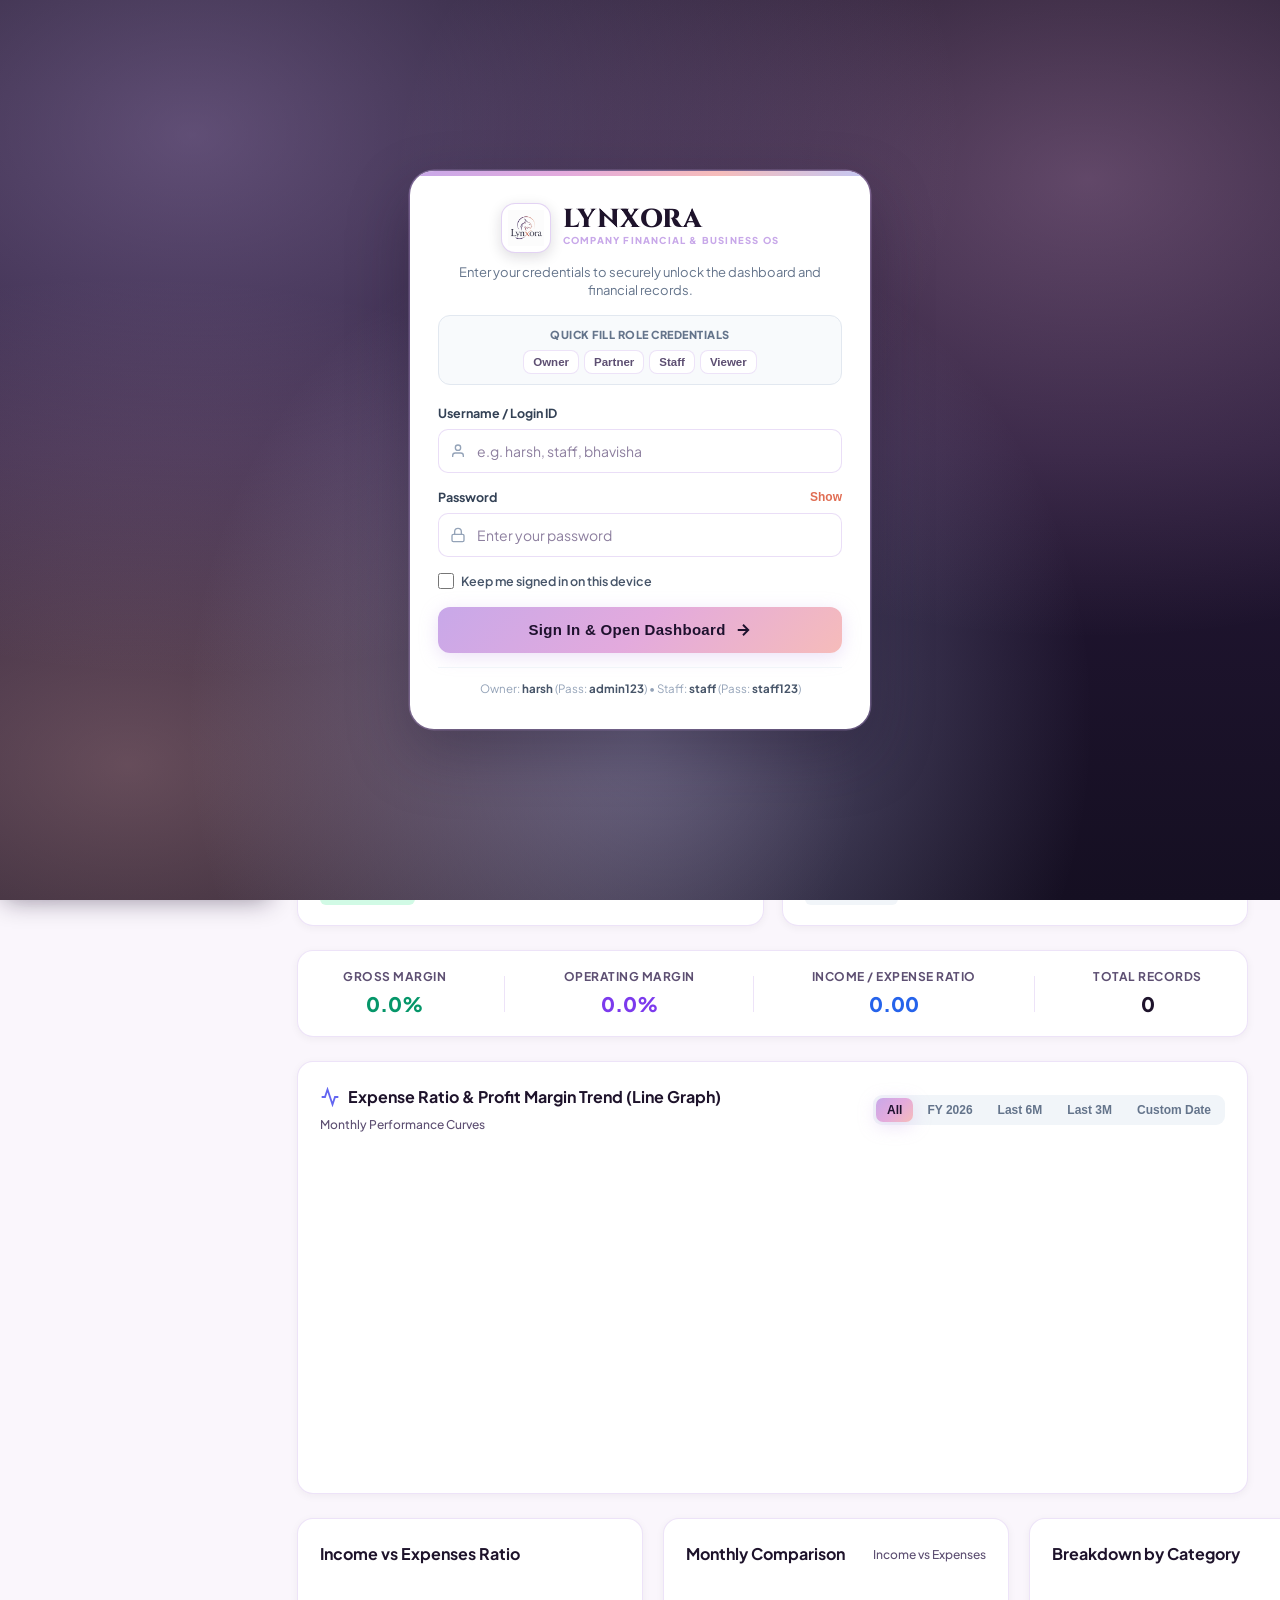
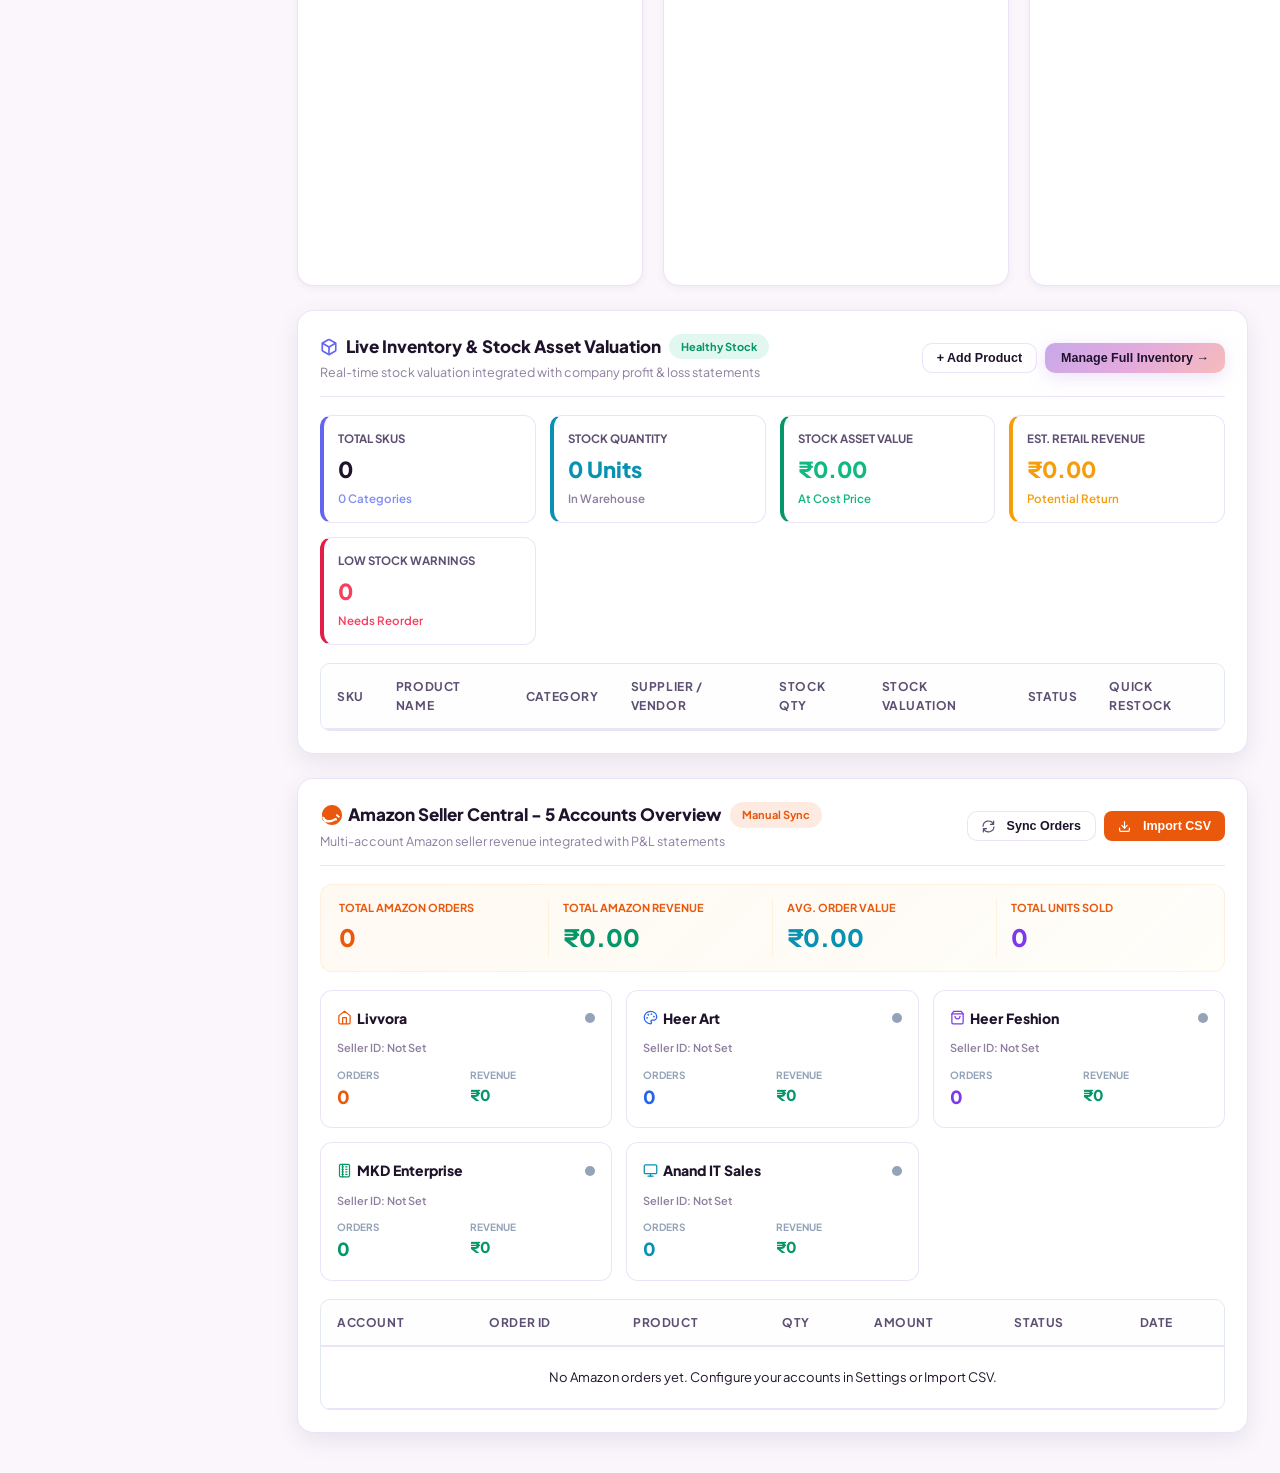
==== commit 17eccc49: "Add files via upload" ====
--- a/index.html
+++ b/index.html
@@ -10,8 +10,8 @@
   <link rel="manifest" href="manifest.json">
 
   <!-- Theme colors -->
-  <meta name="theme-color" content="#e06d53">
-  <meta name="msapplication-TileColor" content="#180a2a">
+  <meta name="theme-color" content="#c8a8e9">
+  <meta name="msapplication-TileColor" content="#181124">
   <meta name="msapplication-TileImage" content="logo.png">
 
   <!-- Apple / iOS PWA -->
@@ -36,7 +36,10 @@
   <script src="https://www.gstatic.com/firebasejs/10.12.0/firebase-app-compat.js"></script>
   <script src="https://www.gstatic.com/firebasejs/10.12.0/firebase-firestore-compat.js"></script>
 
-  <link rel="stylesheet" href="style.css?v=2.5.2">
+  <!-- HTML2PDF for Direct Tax Invoice PDF Generation & Download -->
+  <script src="https://cdnjs.cloudflare.com/ajax/libs/html2pdf.js/0.10.1/html2pdf.bundle.min.js"></script>
+
+  <link rel="stylesheet" href="style.css?v=2.6.0">
 </head>
 <body>
 
@@ -87,12 +90,23 @@
       </a>
     </nav>
     <div class="sidebar-footer">
+      <div style="padding:0 2px 10px 2px;">
+        <button type="button" class="btn-theme-toggle" id="sidebarThemeToggleBtn" onclick="toggleAppTheme()" style="width:100%;justify-content:center;" title="Switch Theme (Pastel Dream / Midnight Velvet)">
+          <span class="theme-toggle-icon" id="sidebarThemeToggleIcon">
+            <svg width="14" height="14" viewBox="0 0 24 24" fill="none" stroke="currentColor" stroke-width="2.2" stroke-linecap="round" stroke-linejoin="round"><circle cx="12" cy="12" r="5"></circle><line x1="12" y1="1" x2="12" y2="3"></line><line x1="12" y1="21" x2="12" y2="23"></line><line x1="4.22" y1="4.22" x2="5.64" y2="5.64"></line><line x1="18.36" y1="18.36" x2="19.78" y2="19.78"></line><line x1="1" y1="12" x2="3" y2="12"></line><line x1="21" y1="12" x2="23" y2="12"></line><line x1="4.22" y1="19.78" x2="5.64" y2="18.36"></line><line x1="18.36" y1="5.64" x2="19.78" y2="4.22"></line></svg>
+          </span>
+          <span class="theme-toggle-label" id="sidebarThemeToggleLabel">Pastel Dream Mode</span>
+        </button>
+      </div>
       <div class="user-info">
         <div class="user-info-left">
           <div class="user-avatar" id="sidebarAvatar">H</div>
           <div class="user-details">
             <span class="user-name" id="sidebarUserName">Harsh</span>
-            <span class="user-role" id="sidebarRoleLabel">👑 Owner</span>
+            <span class="user-role" id="sidebarRoleLabel">
+              <svg width="12" height="12" viewBox="0 0 24 24" fill="currentColor" style="color:#f59e0b;vertical-align:-1px;margin-right:3px;"><path d="M2 4l3 12h14l3-12-6 7-4-7-4 7-6-7zm3 16h14v2H5v-2z"/></svg>
+              Owner
+            </span>
           </div>
         </div>
         <button class="btn-logout" onclick="handleLogout()" id="sidebarLogoutBtn" title="Sign Out">
@@ -119,6 +133,12 @@
           <p class="page-subtitle">Real-time Profit &amp; Loss, Cashflow and Performance Tracking</p>
         </div>
         <div class="topbar-right" style="display:flex;align-items:center;gap:10px;">
+          <button type="button" class="btn-theme-toggle" id="themeToggleBtn" onclick="toggleAppTheme()" title="Switch Theme (Pastel Dream / Midnight Velvet)">
+            <span class="theme-toggle-icon" id="themeToggleIcon">
+              <svg width="14" height="14" viewBox="0 0 24 24" fill="none" stroke="currentColor" stroke-width="2.2" stroke-linecap="round" stroke-linejoin="round"><circle cx="12" cy="12" r="5"></circle><line x1="12" y1="1" x2="12" y2="3"></line><line x1="12" y1="21" x2="12" y2="23"></line><line x1="4.22" y1="4.22" x2="5.64" y2="5.64"></line><line x1="18.36" y1="18.36" x2="19.78" y2="19.78"></line><line x1="1" y1="12" x2="3" y2="12"></line><line x1="21" y1="12" x2="23" y2="12"></line><line x1="4.22" y1="19.78" x2="5.64" y2="18.36"></line><line x1="18.36" y1="5.64" x2="19.78" y2="4.22"></line></svg>
+            </span>
+            <span class="theme-toggle-label" id="themeToggleLabel">Pastel Dream</span>
+          </button>
           <div class="cloud-sync-status-pill" id="dashSyncPill" onclick="manualSyncNow()" title="Click to check &amp; sync live with cloud">
             <span class="sync-status-dot" id="dashSyncDot"></span>
             <svg class="sync-status-icon" width="13" height="13" viewBox="0 0 24 24" fill="none" stroke="currentColor" stroke-width="2.2" stroke-linecap="round" stroke-linejoin="round">
@@ -127,7 +147,8 @@
             <span id="dashSyncText">Live Sync</span>
           </div>
           <button class="btn btn-primary btn-add-record" id="dashAddRecordBtn">
-            <span>+ Add Record</span>
+            <svg width="14" height="14" viewBox="0 0 24 24" fill="none" stroke="currentColor" stroke-width="2.5" stroke-linecap="round" stroke-linejoin="round"><line x1="12" y1="5" x2="12" y2="19"></line><line x1="5" y1="12" x2="19" y2="12"></line></svg>
+            <span>Add Record</span>
           </button>
           <button class="btn btn-ghost" id="printBtn">
             <svg width="16" height="16" viewBox="0 0 24 24" fill="none" stroke="currentColor" stroke-width="2"><polyline points="6 9 6 2 18 2 18 9"/><path d="M6 18H4a2 2 0 0 1-2-2v-5a2 2 0 0 1 2-2h16a2 2 0 0 1 2 2v5a2 2 0 0 1-2 2h-2"/><rect x="6" y="14" width="12" height="8"/></svg>
@@ -161,7 +182,8 @@
             <input type="date" id="filterDateTo" class="date-input-sm" onchange="handleTimeFilterChange()">
           </div>
           <div class="filter-active-indicator" id="filterActiveLabel">
-            <span>📅 All Time</span>
+            <svg width="12" height="12" viewBox="0 0 24 24" fill="none" stroke="currentColor" stroke-width="2.2" stroke-linecap="round" stroke-linejoin="round" style="vertical-align:-1.5px;margin-right:3px;"><rect x="3" y="4" width="18" height="18" rx="2" ry="2"></rect><line x1="16" y1="2" x2="16" y2="6"></line><line x1="8" y1="2" x2="8" y2="6"></line><line x1="3" y1="10" x2="21" y2="10"></line></svg>
+            <span>All Time</span>
           </div>
         </div>
       </div>
@@ -169,7 +191,7 @@
       <!-- 8 COLORFUL SCORECARDS -->
       <div class="scorecard-grid">
         <div class="scorecard" data-type="income" onclick="openScorecardDrilldown('income')" title="Click to view all Income records">
-          <span class="scorecard-click-hint">🔍 View Data</span>
+          <span class="scorecard-click-hint"><svg width="11" height="11" viewBox="0 0 24 24" fill="none" stroke="currentColor" stroke-width="2.5" stroke-linecap="round" stroke-linejoin="round" style="vertical-align:-1px;margin-right:2px;"><circle cx="11" cy="11" r="8"/><line x1="21" y1="21" x2="16.65" y2="16.65"/></svg>Details</span>
           <div class="scorecard-header">
             <span class="scorecard-label">Net Income</span>
             <div class="scorecard-icon income-icon">
@@ -181,7 +203,7 @@
         </div>
 
         <div class="scorecard" data-type="expense" onclick="openScorecardDrilldown('expense')" title="Click to view all Expense records">
-          <span class="scorecard-click-hint">🔍 View Data</span>
+          <span class="scorecard-click-hint"><svg width="11" height="11" viewBox="0 0 24 24" fill="none" stroke="currentColor" stroke-width="2.5" stroke-linecap="round" stroke-linejoin="round" style="vertical-align:-1px;margin-right:2px;"><circle cx="11" cy="11" r="8"/><line x1="21" y1="21" x2="16.65" y2="16.65"/></svg>Details</span>
           <div class="scorecard-header">
             <span class="scorecard-label">Total Expenses</span>
             <div class="scorecard-icon expense-icon">
@@ -193,7 +215,7 @@
         </div>
 
         <div class="scorecard" data-type="cash" onclick="openScorecardDrilldown('cash')" title="Click to view all Cash records">
-          <span class="scorecard-click-hint">🔍 View Data</span>
+          <span class="scorecard-click-hint"><svg width="11" height="11" viewBox="0 0 24 24" fill="none" stroke="currentColor" stroke-width="2.5" stroke-linecap="round" stroke-linejoin="round" style="vertical-align:-1px;margin-right:2px;"><circle cx="11" cy="11" r="8"/><line x1="21" y1="21" x2="16.65" y2="16.65"/></svg>Details</span>
           <div class="scorecard-header">
             <span class="scorecard-label">Cash on Hand</span>
             <div class="scorecard-icon cash-icon">
@@ -205,7 +227,7 @@
         </div>
 
         <div class="scorecard" data-type="bank" onclick="openScorecardDrilldown('bank')" title="Click to view all Bank/UPI records">
-          <span class="scorecard-click-hint">🔍 View Data</span>
+          <span class="scorecard-click-hint"><svg width="11" height="11" viewBox="0 0 24 24" fill="none" stroke="currentColor" stroke-width="2.5" stroke-linecap="round" stroke-linejoin="round" style="vertical-align:-1px;margin-right:2px;"><circle cx="11" cy="11" r="8"/><line x1="21" y1="21" x2="16.65" y2="16.65"/></svg>Details</span>
           <div class="scorecard-header">
             <span class="scorecard-label">Bank Balance</span>
             <div class="scorecard-icon bank-icon">
@@ -217,7 +239,7 @@
         </div>
 
         <div class="scorecard" data-type="loan" onclick="openScorecardDrilldown('loan')" title="Click to view Loan records">
-          <span class="scorecard-click-hint">🔍 View Data</span>
+          <span class="scorecard-click-hint"><svg width="11" height="11" viewBox="0 0 24 24" fill="none" stroke="currentColor" stroke-width="2.5" stroke-linecap="round" stroke-linejoin="round" style="vertical-align:-1px;margin-right:2px;"><circle cx="11" cy="11" r="8"/><line x1="21" y1="21" x2="16.65" y2="16.65"/></svg>Details</span>
           <div class="scorecard-header">
             <span class="scorecard-label">Loan Balance</span>
             <div class="scorecard-icon loan-icon">
@@ -229,7 +251,7 @@
         </div>
 
         <div class="scorecard" data-type="profit" onclick="openScorecardDrilldown('profit')" title="Click to view Profit records">
-          <span class="scorecard-click-hint">🔍 View Data</span>
+          <span class="scorecard-click-hint"><svg width="11" height="11" viewBox="0 0 24 24" fill="none" stroke="currentColor" stroke-width="2.5" stroke-linecap="round" stroke-linejoin="round" style="vertical-align:-1px;margin-right:2px;"><circle cx="11" cy="11" r="8"/><line x1="21" y1="21" x2="16.65" y2="16.65"/></svg>Details</span>
           <div class="scorecard-header">
             <span class="scorecard-label">Net Profit</span>
             <div class="scorecard-icon profit-icon">
@@ -241,7 +263,7 @@
         </div>
 
         <div class="scorecard" data-type="ratio" onclick="openScorecardDrilldown('ratio')" title="Click to view P&L Ratio Details">
-          <span class="scorecard-click-hint">🔍 View Data</span>
+          <span class="scorecard-click-hint"><svg width="11" height="11" viewBox="0 0 24 24" fill="none" stroke="currentColor" stroke-width="2.5" stroke-linecap="round" stroke-linejoin="round" style="vertical-align:-1px;margin-right:2px;"><circle cx="11" cy="11" r="8"/><line x1="21" y1="21" x2="16.65" y2="16.65"/></svg>Details</span>
           <div class="scorecard-header">
             <span class="scorecard-label">P&amp;L Ratio</span>
             <div class="scorecard-icon ratio-icon">
@@ -253,7 +275,7 @@
         </div>
 
         <div class="scorecard" data-type="asset" onclick="openScorecardDrilldown('asset')" title="Click to view Company Assets">
-          <span class="scorecard-click-hint">🔍 View Data</span>
+          <span class="scorecard-click-hint"><svg width="11" height="11" viewBox="0 0 24 24" fill="none" stroke="currentColor" stroke-width="2.5" stroke-linecap="round" stroke-linejoin="round" style="vertical-align:-1px;margin-right:2px;"><circle cx="11" cy="11" r="8"/><line x1="21" y1="21" x2="16.65" y2="16.65"/></svg>Details</span>
           <div class="scorecard-header">
             <span class="scorecard-label">Company Assets</span>
             <div class="scorecard-icon asset-icon">
@@ -345,14 +367,17 @@
       </div>
 
       <!-- MERGED INVENTORY & STOCK VALUATION SECTION -->
-      <div class="dashboard-inv-card" id="dashboardInventorySection" style="background: white; border-radius: 16px; border: 1.5px solid #e2e8f0; padding: 22px; margin-top: 24px; box-shadow: 0 4px 20px rgba(0,0,0,0.04);">
-        <div style="display: flex; align-items: center; justify-content: space-between; flex-wrap: wrap; gap: 12px; margin-bottom: 18px; padding-bottom: 14px; border-bottom: 1px solid #f1f5f9;">
+      <div class="dashboard-inv-card" id="dashboardInventorySection" style="border-radius: 16px; padding: 22px; margin-top: 24px;">
+        <div style="display: flex; align-items: center; justify-content: space-between; flex-wrap: wrap; gap: 12px; margin-bottom: 18px; padding-bottom: 14px; border-bottom: 1px solid var(--border);">
           <div>
-            <h3 style="font-size: 17px; font-weight: 800; color: #0f172a; display: flex; align-items: center; gap: 8px;">
-              <span>📦 Live Inventory &amp; Stock Asset Valuation</span>
+            <h3 style="font-size: 17px; font-weight: 800; color: var(--text-1); display: flex; align-items: center; gap: 8px;">
+              <span style="display:inline-flex;align-items:center;gap:8px;">
+                <svg width="18" height="18" viewBox="0 0 24 24" fill="none" stroke="#6366f1" stroke-width="2.2" stroke-linecap="round" stroke-linejoin="round"><path d="M21 16V8a2 2 0 0 0-1-1.73l-7-4a2 2 0 0 0-2 0l-7 4A2 2 0 0 0 3 8v8a2 2 0 0 0 1 1.73l7 4a2 2 0 0 0 2 0l7-4A2 2 0 0 0 21 16z"/><polyline points="3.27 6.96 12 12.01 20.73 6.96"/><line x1="12" y1="22.08" x2="12" y2="12"/></svg>
+                <span>Live Inventory &amp; Stock Asset Valuation</span>
+              </span>
               <span class="badge" id="dashInvHealthBadge" style="background: rgba(16,185,129,0.12); color: #059669; font-size: 11px;">Healthy Stock</span>
             </h3>
-            <p style="font-size: 12.5px; color: #64748b; margin-top: 2px;">Real-time stock valuation integrated with company profit &amp; loss statements</p>
+            <p style="font-size: 12.5px; color: var(--text-muted); margin-top: 2px;">Real-time stock valuation integrated with company profit &amp; loss statements</p>
           </div>
           <div style="display: flex; gap: 8px;">
             <button type="button" class="btn btn-ghost" onclick="openInventoryModal()" style="font-size: 12.5px; padding: 7px 14px;">
@@ -366,34 +391,34 @@
 
         <!-- Mini Inventory Scorecards on Dashboard -->
         <div class="scorecard-grid" style="grid-template-columns: repeat(auto-fit, minmax(180px, 1fr)); gap: 14px; margin-bottom: 18px;">
-          <div style="background: #f8fafc; border: 1px solid #e2e8f0; border-radius: 12px; padding: 14px; border-left: 4px solid #6366f1;">
-            <div style="font-size: 11.5px; font-weight: 700; color: #64748b; text-transform: uppercase;">Total SKUs</div>
-            <div style="font-size: 22px; font-weight: 800; color: #0f172a; margin-top: 4px;" id="dashInvTotalSkus">0</div>
-            <div style="font-size: 11.5px; color: #6366f1; font-weight: 600; margin-top: 2px;" id="dashInvCategories">0 Categories</div>
-          </div>
-
-          <div style="background: #f8fafc; border: 1px solid #e2e8f0; border-radius: 12px; padding: 14px; border-left: 4px solid #0891b2;">
-            <div style="font-size: 11.5px; font-weight: 700; color: #64748b; text-transform: uppercase;">Stock Quantity</div>
+          <div style="background: var(--input-bg); border: 1px solid var(--border); border-radius: 12px; padding: 14px; border-left: 4px solid #6366f1;">
+            <div style="font-size: 11.5px; font-weight: 700; color: var(--text-2); text-transform: uppercase;">Total SKUs</div>
+            <div style="font-size: 22px; font-weight: 800; color: var(--text-1); margin-top: 4px;" id="dashInvTotalSkus">0</div>
+            <div style="font-size: 11.5px; color: #818cf8; font-weight: 600; margin-top: 2px;" id="dashInvCategories">0 Categories</div>
+          </div>
+
+          <div style="background: var(--input-bg); border: 1px solid var(--border); border-radius: 12px; padding: 14px; border-left: 4px solid #0891b2;">
+            <div style="font-size: 11.5px; font-weight: 700; color: var(--text-2); text-transform: uppercase;">Stock Quantity</div>
             <div style="font-size: 22px; font-weight: 800; color: #0891b2; margin-top: 4px;" id="dashInvTotalUnits">0 Units</div>
-            <div style="font-size: 11.5px; color: #64748b; font-weight: 600; margin-top: 2px;">In Warehouse</div>
-          </div>
-
-          <div style="background: #f8fafc; border: 1px solid #e2e8f0; border-radius: 12px; padding: 14px; border-left: 4px solid #059669;">
-            <div style="font-size: 11.5px; font-weight: 700; color: #64748b; text-transform: uppercase;">Stock Asset Value</div>
-            <div style="font-size: 22px; font-weight: 800; color: #059669; margin-top: 4px;" id="dashInvTotalVal">&#x20B9;0.00</div>
-            <div style="font-size: 11.5px; color: #059669; font-weight: 600; margin-top: 2px;">At Cost Price</div>
-          </div>
-
-          <div style="background: #f8fafc; border: 1px solid #e2e8f0; border-radius: 12px; padding: 14px; border-left: 4px solid #f59e0b;">
-            <div style="font-size: 11.5px; font-weight: 700; color: #64748b; text-transform: uppercase;">Est. Retail Revenue</div>
-            <div style="font-size: 22px; font-weight: 800; color: #d97706; margin-top: 4px;" id="dashInvRetailVal">&#x20B9;0.00</div>
-            <div style="font-size: 11.5px; color: #d97706; font-weight: 600; margin-top: 2px;" id="dashInvPotentialProfit">Potential Return</div>
-          </div>
-
-          <div style="background: #f8fafc; border: 1px solid #e2e8f0; border-radius: 12px; padding: 14px; border-left: 4px solid #e11d48;">
-            <div style="font-size: 11.5px; font-weight: 700; color: #64748b; text-transform: uppercase;">Low Stock Warnings</div>
-            <div style="font-size: 22px; font-weight: 800; color: #e11d48; margin-top: 4px;" id="dashInvLowStockCount">0</div>
-            <div style="font-size: 11.5px; color: #e11d48; font-weight: 600; margin-top: 2px;" id="dashInvLowStockSub">Needs Reorder</div>
+            <div style="font-size: 11.5px; color: var(--text-muted); font-weight: 600; margin-top: 2px;">In Warehouse</div>
+          </div>
+
+          <div style="background: var(--input-bg); border: 1px solid var(--border); border-radius: 12px; padding: 14px; border-left: 4px solid #059669;">
+            <div style="font-size: 11.5px; font-weight: 700; color: var(--text-2); text-transform: uppercase;">Stock Asset Value</div>
+            <div style="font-size: 22px; font-weight: 800; color: #10b981; margin-top: 4px;" id="dashInvTotalVal">&#x20B9;0.00</div>
+            <div style="font-size: 11.5px; color: #10b981; font-weight: 600; margin-top: 2px;">At Cost Price</div>
+          </div>
+
+          <div style="background: var(--input-bg); border: 1px solid var(--border); border-radius: 12px; padding: 14px; border-left: 4px solid #f59e0b;">
+            <div style="font-size: 11.5px; font-weight: 700; color: var(--text-2); text-transform: uppercase;">Est. Retail Revenue</div>
+            <div style="font-size: 22px; font-weight: 800; color: #f59e0b; margin-top: 4px;" id="dashInvRetailVal">&#x20B9;0.00</div>
+            <div style="font-size: 11.5px; color: #f59e0b; font-weight: 600; margin-top: 2px;" id="dashInvPotentialProfit">Potential Return</div>
+          </div>
+
+          <div style="background: var(--input-bg); border: 1px solid var(--border); border-radius: 12px; padding: 14px; border-left: 4px solid #e11d48;">
+            <div style="font-size: 11.5px; font-weight: 700; color: var(--text-2); text-transform: uppercase;">Low Stock Warnings</div>
+            <div style="font-size: 22px; font-weight: 800; color: #f43f5e; margin-top: 4px;" id="dashInvLowStockCount">0</div>
+            <div style="font-size: 11.5px; color: #f43f5e; font-weight: 600; margin-top: 2px;" id="dashInvLowStockSub">Needs Reorder</div>
           </div>
         </div>
 
@@ -401,7 +426,7 @@
         <div style="overflow-x: auto; border: 1px solid #e2e8f0; border-radius: 10px;">
           <table class="records-table" style="font-size: 13px;">
             <thead>
-              <tr style="background: #f8fafc;">
+              <tr>
                 <th>SKU</th>
                 <th>Product Name</th>
                 <th>Category</th>
@@ -418,44 +443,46 @@
       </div>
 
       <!-- AMAZON SELLER CENTRAL — 5 ACCOUNTS OVERVIEW -->
-      <div class="dashboard-inv-card" id="dashboardAmazonSection" style="background: white; border-radius: 16px; border: 1.5px solid #e2e8f0; padding: 22px; margin-top: 24px; box-shadow: 0 4px 20px rgba(0,0,0,0.04);">
-        <div style="display: flex; align-items: center; justify-content: space-between; flex-wrap: wrap; gap: 12px; margin-bottom: 18px; padding-bottom: 14px; border-bottom: 1px solid #f1f5f9;">
+      <div class="dashboard-inv-card" id="dashboardAmazonSection" style="border-radius: 16px; padding: 22px; margin-top: 24px;">
+        <div style="display: flex; align-items: center; justify-content: space-between; flex-wrap: wrap; gap: 12px; margin-bottom: 18px; padding-bottom: 14px; border-bottom: 1px solid var(--border);">
           <div>
-            <h3 style="font-size: 17px; font-weight: 800; color: #0f172a; display: flex; align-items: center; gap: 8px;">
+            <h3 style="font-size: 17px; font-weight: 800; display: flex; align-items: center; gap: 8px;">
               <span style="display: flex; align-items: center;"><svg width="24" height="24" viewBox="0 0 24 24" fill="#ea580c" style="margin-right: 4px;"><path d="M12 2C6.48 2 2 6.48 2 12s4.48 10 10 10 10-4.48 10-10S17.52 2 12 2zm3.93 15.09c-2.83 2.08-6.94 3.19-10.47 1.83-1.63-.63-2.97-1.74-3.46-3.46-.22-.76.22-1.52.98-1.74.76-.22 1.52.22 1.74.98.26.93 1.05 1.58 2.03 1.95 2.67 1.03 5.79.19 7.94-1.39.64-.47 1.54-.33 2.01.31.47.64.33 1.54-.31 2.01l-.46.47zm3.62-2.78c-.32.41-.9.51-1.31.19l-1.92-1.48c-.41-.32-.51-.9-.19-1.31.32-.41.9-.51 1.31-.19l1.92 1.48c.41.32.51.9.19 1.31z"/></svg>Amazon Seller Central - 5 Accounts Overview</span>
               <span class="badge" id="dashAmzSyncBadge" style="background: rgba(234,88,12,0.12); color: #ea580c; font-size: 11px;">Manual Sync</span>
             </h3>
-            <p style="font-size: 12.5px; color: #64748b; margin-top: 2px;">Multi-account Amazon seller revenue integrated with P&amp;L statements</p>
+            <p style="font-size: 12.5px; color: var(--text-muted); margin-top: 2px;">Multi-account Amazon seller revenue integrated with P&amp;L statements</p>
           </div>
           <div style="display: flex; gap: 8px;">
             <button type="button" class="btn btn-ghost" onclick="syncAllAmazonOrders()" style="font-size: 12.5px; padding: 7px 14px;">
-              <span>🔄 Sync Orders</span>
+              <svg width="13" height="13" viewBox="0 0 24 24" fill="none" stroke="currentColor" stroke-width="2.2" stroke-linecap="round" stroke-linejoin="round" style="vertical-align:-1.5px;margin-right:4px;"><path d="M21.5 2v6h-6M2.5 22v-6h6M2 11.5a10 10 0 0 1 18.8-4.3M22 12.5a10 10 0 0 1-18.8 4.2"/></svg>
+              <span>Sync Orders</span>
             </button>
             <button type="button" class="btn" onclick="openAmazonImportModal()" style="font-size: 12.5px; padding: 7px 14px; background: #ea580c; color: white; font-weight: 700; border: none; border-radius: 8px;">
-              <span>📥 Import CSV</span>
+              <svg width="13" height="13" viewBox="0 0 24 24" fill="none" stroke="currentColor" stroke-width="2.2" stroke-linecap="round" stroke-linejoin="round" style="vertical-align:-1.5px;margin-right:4px;"><path d="M21 15v4a2 2 0 0 1-2 2H5a2 2 0 0 1-2-2v-4"></path><polyline points="7 10 12 15 17 10"></polyline><line x1="12" y1="15" x2="12" y2="3"></line></svg>
+              <span>Import CSV</span>
             </button>
           </div>
         </div>
 
         <!-- Combined Amazon Totals Bar -->
-        <div style="display: flex; flex-wrap: wrap; gap: 14px; padding: 14px 18px; background: linear-gradient(135deg, #fff7ed 0%, #fffbeb 100%); border: 1px solid #fed7aa; border-radius: 12px; margin-bottom: 18px;">
+        <div style="display: flex; flex-wrap: wrap; gap: 14px; padding: 14px 18px; background: linear-gradient(135deg, rgba(254,215,170,0.15) 0%, rgba(254,243,199,0.1) 100%); border: 1px solid rgba(254,215,170,0.3); border-radius: 12px; margin-bottom: 18px;">
           <div style="flex: 1; min-width: 130px;">
-            <div style="font-size: 11px; font-weight: 700; color: #9a3412; text-transform: uppercase;">Total Amazon Orders</div>
+            <div style="font-size: 11px; font-weight: 700; color: #ea580c; text-transform: uppercase;">Total Amazon Orders</div>
             <div style="font-size: 24px; font-weight: 800; color: #ea580c; margin-top: 2px;" id="amzTotalOrders">0</div>
           </div>
-          <div style="width: 1px; background: #fed7aa;"></div>
+          <div style="width: 1px; background: rgba(254,215,170,0.3);"></div>
           <div style="flex: 1; min-width: 130px;">
-            <div style="font-size: 11px; font-weight: 700; color: #9a3412; text-transform: uppercase;">Total Amazon Revenue</div>
+            <div style="font-size: 11px; font-weight: 700; color: #ea580c; text-transform: uppercase;">Total Amazon Revenue</div>
             <div style="font-size: 24px; font-weight: 800; color: #059669; margin-top: 2px;" id="amzTotalRevenue">&#x20B9;0.00</div>
           </div>
-          <div style="width: 1px; background: #fed7aa;"></div>
+          <div style="width: 1px; background: rgba(254,215,170,0.3);"></div>
           <div style="flex: 1; min-width: 130px;">
-            <div style="font-size: 11px; font-weight: 700; color: #9a3412; text-transform: uppercase;">Avg. Order Value</div>
+            <div style="font-size: 11px; font-weight: 700; color: #ea580c; text-transform: uppercase;">Avg. Order Value</div>
             <div style="font-size: 24px; font-weight: 800; color: #0891b2; margin-top: 2px;" id="amzAvgOrderValue">&#x20B9;0.00</div>
           </div>
-          <div style="width: 1px; background: #fed7aa;"></div>
+          <div style="width: 1px; background: rgba(254,215,170,0.3);"></div>
           <div style="flex: 1; min-width: 130px;">
-            <div style="font-size: 11px; font-weight: 700; color: #9a3412; text-transform: uppercase;">Total Units Sold</div>
+            <div style="font-size: 11px; font-weight: 700; color: #ea580c; text-transform: uppercase;">Total Units Sold</div>
             <div style="font-size: 24px; font-weight: 800; color: #7c3aed; margin-top: 2px;" id="amzTotalUnitsSold">0</div>
           </div>
         </div>
@@ -464,12 +491,15 @@
         <div style="display: grid; grid-template-columns: repeat(auto-fit, minmax(220px, 1fr)); gap: 14px; margin-bottom: 18px;" id="amzAccountCardsGrid">
 
           <!-- Account 1: Livvora -->
-          <div class="amz-account-card" style="background: #f8fafc; border: 1px solid #e2e8f0; border-radius: 12px; padding: 16px; border-top: 4px solid #ea580c; position: relative;">
+          <div class="amz-account-card" style="border-radius: 12px; padding: 16px; border-top: 4px solid #ea580c; position: relative;">
             <div style="display: flex; align-items: center; justify-content: space-between; margin-bottom: 10px;">
-              <div style="font-size: 14px; font-weight: 800; color: #0f172a;">🏪 Livvora</div>
+              <div style="font-size: 14px; font-weight: 800; display:flex; align-items:center; gap:5px;">
+                <svg width="15" height="15" viewBox="0 0 24 24" fill="none" stroke="#ea580c" stroke-width="2" stroke-linecap="round" stroke-linejoin="round" style="vertical-align:-2px;"><path d="M3 9l9-7 9 7v11a2 2 0 0 1-2 2H5a2 2 0 0 1-2-2z"></path><polyline points="9 22 9 12 15 12 15 22"></polyline></svg>
+                <span>Livvora</span>
+              </div>
               <span class="amz-status-dot" id="amzStatus_0" style="display:inline-block;width:10px;height:10px;border-radius:50%;background:#94a3b8;" title="Not Connected"></span>
             </div>
-            <div style="font-size: 11px; color: #64748b; font-weight: 600; margin-bottom: 10px;" id="amzSellerId_0">Seller ID: Not Set</div>
+            <div style="font-size: 11px; color: var(--text-muted); font-weight: 600; margin-bottom: 10px;" id="amzSellerId_0">Seller ID: Not Set</div>
             <div style="display: grid; grid-template-columns: 1fr 1fr; gap: 8px;">
               <div><div style="font-size: 10px; color: #94a3b8; font-weight: 700; text-transform: uppercase;">Orders</div><div style="font-size: 18px; font-weight: 800; color: #ea580c;" id="amzOrders_0">0</div></div>
               <div><div style="font-size: 10px; color: #94a3b8; font-weight: 700; text-transform: uppercase;">Revenue</div><div style="font-size: 15px; font-weight: 800; color: #059669;" id="amzRevenue_0">&#x20B9;0</div></div>
@@ -477,12 +507,15 @@
           </div>
 
           <!-- Account 2: Heer Art -->
-          <div class="amz-account-card" style="background: #f8fafc; border: 1px solid #e2e8f0; border-radius: 12px; padding: 16px; border-top: 4px solid #2563eb; position: relative;">
+          <div class="amz-account-card" style="border-radius: 12px; padding: 16px; border-top: 4px solid #2563eb; position: relative;">
             <div style="display: flex; align-items: center; justify-content: space-between; margin-bottom: 10px;">
-              <div style="font-size: 14px; font-weight: 800; color: #0f172a;">🎨 Heer Art</div>
+              <div style="font-size: 14px; font-weight: 800; display:flex; align-items:center; gap:5px;">
+                <svg width="15" height="15" viewBox="0 0 24 24" fill="none" stroke="#2563eb" stroke-width="2" stroke-linecap="round" stroke-linejoin="round" style="vertical-align:-2px;"><circle cx="13.5" cy="6.5" r=".5" fill="currentColor"></circle><circle cx="17.5" cy="10.5" r=".5" fill="currentColor"></circle><circle cx="8.5" cy="7.5" r=".5" fill="currentColor"></circle><circle cx="6.5" cy="12.5" r=".5" fill="currentColor"></circle><path d="M12 2C6.5 2 2 6.5 2 12s4.5 10 10 10c.926 0 1.648-.746 1.648-1.688 0-.437-.18-.835-.437-1.125-.29-.289-.438-.652-.438-1.125a1.64 1.64 0 0 1 1.668-1.668h1.996c3.051 0 5.555-2.503 5.555-5.554C21.965 6.012 17.461 2 12 2z"></path></svg>
+                <span>Heer Art</span>
+              </div>
               <span class="amz-status-dot" id="amzStatus_1" style="display:inline-block;width:10px;height:10px;border-radius:50%;background:#94a3b8;" title="Not Connected"></span>
             </div>
-            <div style="font-size: 11px; color: #64748b; font-weight: 600; margin-bottom: 10px;" id="amzSellerId_1">Seller ID: Not Set</div>
+            <div style="font-size: 11px; color: var(--text-muted); font-weight: 600; margin-bottom: 10px;" id="amzSellerId_1">Seller ID: Not Set</div>
             <div style="display: grid; grid-template-columns: 1fr 1fr; gap: 8px;">
               <div><div style="font-size: 10px; color: #94a3b8; font-weight: 700; text-transform: uppercase;">Orders</div><div style="font-size: 18px; font-weight: 800; color: #2563eb;" id="amzOrders_1">0</div></div>
               <div><div style="font-size: 10px; color: #94a3b8; font-weight: 700; text-transform: uppercase;">Revenue</div><div style="font-size: 15px; font-weight: 800; color: #059669;" id="amzRevenue_1">&#x20B9;0</div></div>
@@ -490,12 +523,15 @@
           </div>
 
           <!-- Account 3: Heer Feshion -->
-          <div class="amz-account-card" style="background: #f8fafc; border: 1px solid #e2e8f0; border-radius: 12px; padding: 16px; border-top: 4px solid #7c3aed; position: relative;">
+          <div class="amz-account-card" style="border-radius: 12px; padding: 16px; border-top: 4px solid #7c3aed; position: relative;">
             <div style="display: flex; align-items: center; justify-content: space-between; margin-bottom: 10px;">
-              <div style="font-size: 14px; font-weight: 800; color: #0f172a;">👗 Heer Feshion</div>
+              <div style="font-size: 14px; font-weight: 800; display:flex; align-items:center; gap:5px;">
+                <svg width="15" height="15" viewBox="0 0 24 24" fill="none" stroke="#7c3aed" stroke-width="2" stroke-linecap="round" stroke-linejoin="round" style="vertical-align:-2px;"><path d="M6 2L3 6v14a2 2 0 0 0 2 2h14a2 2 0 0 0 2-2V6l-3-4z"></path><line x1="3" y1="6" x2="21" y2="6"></line><path d="M16 10a4 4 0 0 1-8 0"></path></svg>
+                <span>Heer Feshion</span>
+              </div>
               <span class="amz-status-dot" id="amzStatus_2" style="display:inline-block;width:10px;height:10px;border-radius:50%;background:#94a3b8;" title="Not Connected"></span>
             </div>
-            <div style="font-size: 11px; color: #64748b; font-weight: 600; margin-bottom: 10px;" id="amzSellerId_2">Seller ID: Not Set</div>
+            <div style="font-size: 11px; color: var(--text-muted); font-weight: 600; margin-bottom: 10px;" id="amzSellerId_2">Seller ID: Not Set</div>
             <div style="display: grid; grid-template-columns: 1fr 1fr; gap: 8px;">
               <div><div style="font-size: 10px; color: #94a3b8; font-weight: 700; text-transform: uppercase;">Orders</div><div style="font-size: 18px; font-weight: 800; color: #7c3aed;" id="amzOrders_2">0</div></div>
               <div><div style="font-size: 10px; color: #94a3b8; font-weight: 700; text-transform: uppercase;">Revenue</div><div style="font-size: 15px; font-weight: 800; color: #059669;" id="amzRevenue_2">&#x20B9;0</div></div>
@@ -503,12 +539,15 @@
           </div>
 
           <!-- Account 4: MKD Enterprise -->
-          <div class="amz-account-card" style="background: #f8fafc; border: 1px solid #e2e8f0; border-radius: 12px; padding: 16px; border-top: 4px solid #059669; position: relative;">
+          <div class="amz-account-card" style="border-radius: 12px; padding: 16px; border-top: 4px solid #059669; position: relative;">
             <div style="display: flex; align-items: center; justify-content: space-between; margin-bottom: 10px;">
-              <div style="font-size: 14px; font-weight: 800; color: #0f172a;">🏢 MKD Enterprise</div>
+              <div style="font-size: 14px; font-weight: 800; display:flex; align-items:center; gap:5px;">
+                <svg width="15" height="15" viewBox="0 0 24 24" fill="none" stroke="#059669" stroke-width="2" stroke-linecap="round" stroke-linejoin="round" style="vertical-align:-2px;"><rect x="4" y="2" width="16" height="20" rx="2" ry="2"></rect><line x1="9" y1="22" x2="9" y2="2"></line><line x1="8" y1="6" x2="10" y2="6"></line><line x1="14" y1="6" x2="16" y2="6"></line><line x1="8" y1="10" x2="10" y2="10"></line><line x1="14" y1="10" x2="16" y2="10"></line><line x1="8" y1="14" x2="10" y2="14"></line><line x1="14" y1="14" x2="16" y2="14"></line><line x1="8" y1="18" x2="10" y2="18"></line><line x1="14" y1="18" x2="16" y2="18"></line></svg>
+                <span>MKD Enterprise</span>
+              </div>
               <span class="amz-status-dot" id="amzStatus_3" style="display:inline-block;width:10px;height:10px;border-radius:50%;background:#94a3b8;" title="Not Connected"></span>
             </div>
-            <div style="font-size: 11px; color: #64748b; font-weight: 600; margin-bottom: 10px;" id="amzSellerId_3">Seller ID: Not Set</div>
+            <div style="font-size: 11px; color: var(--text-muted); font-weight: 600; margin-bottom: 10px;" id="amzSellerId_3">Seller ID: Not Set</div>
             <div style="display: grid; grid-template-columns: 1fr 1fr; gap: 8px;">
               <div><div style="font-size: 10px; color: #94a3b8; font-weight: 700; text-transform: uppercase;">Orders</div><div style="font-size: 18px; font-weight: 800; color: #059669;" id="amzOrders_3">0</div></div>
               <div><div style="font-size: 10px; color: #94a3b8; font-weight: 700; text-transform: uppercase;">Revenue</div><div style="font-size: 15px; font-weight: 800; color: #059669;" id="amzRevenue_3">&#x20B9;0</div></div>
@@ -516,12 +555,15 @@
           </div>
 
           <!-- Account 5: Anand IT Sales -->
-          <div class="amz-account-card" style="background: #f8fafc; border: 1px solid #e2e8f0; border-radius: 12px; padding: 16px; border-top: 4px solid #0891b2; position: relative;">
+          <div class="amz-account-card" style="border-radius: 12px; padding: 16px; border-top: 4px solid #0891b2; position: relative;">
             <div style="display: flex; align-items: center; justify-content: space-between; margin-bottom: 10px;">
-              <div style="font-size: 14px; font-weight: 800; color: #0f172a;">💻 Anand IT Sales</div>
+              <div style="font-size: 14px; font-weight: 800; display:flex; align-items:center; gap:5px;">
+                <svg width="15" height="15" viewBox="0 0 24 24" fill="none" stroke="#0891b2" stroke-width="2" stroke-linecap="round" stroke-linejoin="round" style="vertical-align:-2px;"><rect x="2" y="3" width="20" height="14" rx="2" ry="2"></rect><line x1="8" y1="21" x2="16" y2="21"></line><line x1="12" y1="17" x2="12" y2="21"></line></svg>
+                <span>Anand IT Sales</span>
+              </div>
               <span class="amz-status-dot" id="amzStatus_4" style="display:inline-block;width:10px;height:10px;border-radius:50%;background:#94a3b8;" title="Not Connected"></span>
             </div>
-            <div style="font-size: 11px; color: #64748b; font-weight: 600; margin-bottom: 10px;" id="amzSellerId_4">Seller ID: Not Set</div>
+            <div style="font-size: 11px; color: var(--text-muted); font-weight: 600; margin-bottom: 10px;" id="amzSellerId_4">Seller ID: Not Set</div>
             <div style="display: grid; grid-template-columns: 1fr 1fr; gap: 8px;">
               <div><div style="font-size: 10px; color: #94a3b8; font-weight: 700; text-transform: uppercase;">Orders</div><div style="font-size: 18px; font-weight: 800; color: #0891b2;" id="amzOrders_4">0</div></div>
               <div><div style="font-size: 10px; color: #94a3b8; font-weight: 700; text-transform: uppercase;">Revenue</div><div style="font-size: 15px; font-weight: 800; color: #059669;" id="amzRevenue_4">&#x20B9;0</div></div>
@@ -533,7 +575,7 @@
         <div style="overflow-x: auto; border: 1px solid #e2e8f0; border-radius: 10px;">
           <table class="records-table" style="font-size: 13px;">
             <thead>
-              <tr style="background: #fff7ed;">
+              <tr>
                 <th>Account</th>
                 <th>Order ID</th>
                 <th>Product</th>
@@ -580,7 +622,8 @@
             <span>+ Add Record</span>
           </button>
           <button type="button" class="btn btn-success" id="recordsSellBtn" onclick="openStockAdjustModal(null, 'SALE')" style="background:#059669;color:white;font-weight:700;display:inline-flex;align-items:center;gap:6px;border:none;border-radius:8px;padding:10px 18px;cursor:pointer;box-shadow:0 2px 8px rgba(5,150,105,0.25);transition:all 0.2s;" title="Record Customer Sale (Income &amp; Stock Out)">
-            <span>&#128176; Sell</span>
+            <svg width="15" height="15" viewBox="0 0 24 24" fill="none" stroke="currentColor" stroke-width="2.2" stroke-linecap="round" stroke-linejoin="round"><line x1="12" y1="1" x2="12" y2="23"/><path d="M17 5H9.5a3.5 3.5 0 0 0 0 7h5a3.5 3.5 0 0 1 0 7H6"/></svg>
+            <span>Sell</span>
           </button>
         </div>
       </header>
@@ -592,10 +635,10 @@
         <div class="stat-chip stat-chip-expense"><span class="stat-chip-label">Expense</span><span class="stat-chip-value" id="statExpense">0</span></div>
         <div class="stat-chip stat-chip-asset"><span class="stat-chip-label">Assets</span><span class="stat-chip-value" id="statAsset">0</span></div>
         <div class="stat-chip stat-chip-transfer"><span class="stat-chip-label">Transfers</span><span class="stat-chip-value" id="statTransfer">0</span></div>
-        <div class="stat-chip stat-chip-cash"><span class="stat-chip-label">&#128180; Cash</span><span class="stat-chip-value" id="statCash">0</span></div>
-        <div class="stat-chip stat-chip-upi"><span class="stat-chip-label">&#128241; UPI</span><span class="stat-chip-value" id="statUpi">0</span></div>
-        <div class="stat-chip stat-chip-amazon"><span class="stat-chip-label">&#128722; Amazon</span><span class="stat-chip-value" id="statAmazon">0</span></div>
-        <div class="stat-chip stat-chip-flipkart"><span class="stat-chip-label">&#128717; Flipkart</span><span class="stat-chip-value" id="statFlipkart">0</span></div>
+        <div class="stat-chip stat-chip-cash"><span class="stat-chip-label" style="display:inline-flex;align-items:center;gap:4px;"><svg width="12" height="12" viewBox="0 0 24 24" fill="none" stroke="currentColor" stroke-width="2"><rect x="2" y="6" width="20" height="12" rx="2"/><circle cx="12" cy="12" r="2"/></svg> Cash</span><span class="stat-chip-value" id="statCash">0</span></div>
+        <div class="stat-chip stat-chip-upi"><span class="stat-chip-label" style="display:inline-flex;align-items:center;gap:4px;"><svg width="12" height="12" viewBox="0 0 24 24" fill="none" stroke="currentColor" stroke-width="2"><rect x="5" y="2" width="14" height="20" rx="2" ry="2"/><line x1="12" y1="18" x2="12.01" y2="18"/></svg> UPI</span><span class="stat-chip-value" id="statUpi">0</span></div>
+        <div class="stat-chip stat-chip-amazon"><span class="stat-chip-label" style="display:inline-flex;align-items:center;gap:4px;"><svg width="12" height="12" viewBox="0 0 24 24" fill="none" stroke="currentColor" stroke-width="2"><circle cx="9" cy="21" r="1"/><circle cx="20" cy="21" r="1"/><path d="M1 1h4l2.68 13.39a2 2 0 0 0 2 1.61h9.72a2 2 0 0 0 2-1.61L23 6H6"/></svg> Amazon</span><span class="stat-chip-value" id="statAmazon">0</span></div>
+        <div class="stat-chip stat-chip-flipkart"><span class="stat-chip-label" style="display:inline-flex;align-items:center;gap:4px;"><svg width="12" height="12" viewBox="0 0 24 24" fill="none" stroke="currentColor" stroke-width="2"><path d="M6 2L3 6v14a2 2 0 0 0 2 2h14a2 2 0 0 0 2-2V6l-3-4z"/><line x1="3" y1="6" x2="21" y2="6"/><path d="M16 10a4 4 0 0 1-8 0"/></svg> Flipkart</span><span class="stat-chip-value" id="statFlipkart">0</span></div>
       </div>
 
       <div class="records-section">
@@ -667,9 +710,11 @@
         </div>
 
         <div class="empty-state" id="emptyState" style="display:none;text-align:center;padding:40px 20px;">
-          <div style="font-size:36px;margin-bottom:10px;">📋</div>
-          <h3 style="font-weight:800;color:#0f172a;">No Records Found</h3>
-          <p style="color:#64748b;font-size:13.5px;margin-top:4px;">Try adjusting your filters or click "+ Add Record" to enter new transactions.</p>
+          <div style="margin-bottom:10px;color:var(--text-muted);">
+            <svg width="40" height="40" viewBox="0 0 24 24" fill="none" stroke="currentColor" stroke-width="1.75" stroke-linecap="round" stroke-linejoin="round"><path d="M14 2H6a2 2 0 0 0-2 2v16a2 2 0 0 0 2 2h12a2 2 0 0 0 2-2V8z"/><polyline points="14 2 14 8 20 8"/><line x1="16" y1="13" x2="8" y2="13"/><line x1="16" y1="17" x2="8" y2="17"/></svg>
+          </div>
+          <h3 style="font-weight:800;color:var(--text-1);">No Records Found</h3>
+          <p style="color:var(--text-muted);font-size:13.5px;margin-top:4px;">Try adjusting your filters or click "+ Add Record" to enter new transactions.</p>
         </div>
       </div>
 
@@ -699,8 +744,13 @@
             <svg width="16" height="16" viewBox="0 0 24 24" fill="none" stroke="currentColor" stroke-width="2.5"><line x1="12" y1="5" x2="12" y2="19"/><line x1="5" y1="12" x2="19" y2="12"/></svg>
             <span>Add Product</span>
           </button>
+          <button type="button" class="btn" onclick="openGenerateInvoiceModal()" style="background:#2563eb;color:white;font-weight:700;display:inline-flex;align-items:center;gap:6px;border:none;border-radius:8px;padding:10px 16px;cursor:pointer;box-shadow:0 2px 8px rgba(37,99,235,0.25);" title="Generate New GST Tax Invoice">
+            <svg width="14" height="14" viewBox="0 0 24 24" fill="none" stroke="currentColor" stroke-width="2.5"><line x1="12" y1="5" x2="12" y2="19"/><line x1="5" y1="12" x2="19" y2="12"/></svg>
+            <span>+ Generate Invoice</span>
+          </button>
           <button type="button" class="btn btn-success" id="invSellBtn" onclick="openStockAdjustModal(null, 'SALE')" style="background:#059669;color:white;font-weight:700;display:inline-flex;align-items:center;gap:6px;border:none;border-radius:8px;padding:10px 18px;cursor:pointer;box-shadow:0 2px 8px rgba(5,150,105,0.25);transition:all 0.2s;" title="Record Customer Sale &amp; Generate Invoice">
-            <span>&#128176; Sell</span>
+            <svg width="15" height="15" viewBox="0 0 24 24" fill="none" stroke="currentColor" stroke-width="2.2" stroke-linecap="round" stroke-linejoin="round"><line x1="12" y1="1" x2="12" y2="23"/><path d="M17 5H9.5a3.5 3.5 0 0 0 0 7h5a3.5 3.5 0 0 1 0 7H6"/></svg>
+            <span>Sell</span>
           </button>
         </div>
       </header>
@@ -708,7 +758,7 @@
       <!-- INVENTORY SCORECARDS -->
       <div class="scorecard-grid">
         <div class="scorecard" style="border-top: 3px solid #6366f1; cursor: pointer;" onclick="openInventoryDrilldown('skus')" title="Click to view all SKUs &amp; Product details">
-          <span class="scorecard-click-hint">🔍 View Data</span>
+          <span class="scorecard-click-hint"><svg width="11" height="11" viewBox="0 0 24 24" fill="none" stroke="currentColor" stroke-width="2.5" stroke-linecap="round" stroke-linejoin="round" style="vertical-align:-1px;margin-right:2px;"><circle cx="11" cy="11" r="8"/><line x1="21" y1="21" x2="16.65" y2="16.65"/></svg>Details</span>
           <div class="scorecard-header">
             <span class="scorecard-label">Total SKUs / Products</span>
             <div class="scorecard-icon" style="background:rgba(99,102,241,0.12);color:#6366f1;">
@@ -720,7 +770,7 @@
         </div>
 
         <div class="scorecard" style="border-top: 3px solid #0891b2; cursor: pointer;" onclick="openInventoryDrilldown('quantity')" title="Click to view Stock Quantity breakdown">
-          <span class="scorecard-click-hint">🔍 View Data</span>
+          <span class="scorecard-click-hint"><svg width="11" height="11" viewBox="0 0 24 24" fill="none" stroke="currentColor" stroke-width="2.5" stroke-linecap="round" stroke-linejoin="round" style="vertical-align:-1px;margin-right:2px;"><circle cx="11" cy="11" r="8"/><line x1="21" y1="21" x2="16.65" y2="16.65"/></svg>Details</span>
           <div class="scorecard-header">
             <span class="scorecard-label">Total Stock Quantity</span>
             <div class="scorecard-icon" style="background:rgba(8,145,178,0.12);color:#0891b2;">
@@ -732,7 +782,7 @@
         </div>
 
         <div class="scorecard" style="border-top: 3px solid #059669; cursor: pointer;" onclick="openInventoryDrilldown('cost_valuation')" title="Click to view Asset Valuation at Cost">
-          <span class="scorecard-click-hint">🔍 View Data</span>
+          <span class="scorecard-click-hint"><svg width="11" height="11" viewBox="0 0 24 24" fill="none" stroke="currentColor" stroke-width="2.5" stroke-linecap="round" stroke-linejoin="round" style="vertical-align:-1px;margin-right:2px;"><circle cx="11" cy="11" r="8"/><line x1="21" y1="21" x2="16.65" y2="16.65"/></svg>Details</span>
           <div class="scorecard-header">
             <span class="scorecard-label">Stock Valuation (Cost)</span>
             <div class="scorecard-icon" style="background:rgba(5,150,105,0.12);color:#059669;">
@@ -744,7 +794,7 @@
         </div>
 
         <div class="scorecard" style="border-top: 3px solid #f59e0b; cursor: pointer;" onclick="openInventoryDrilldown('retail_valuation')" title="Click to view Retail Value &amp; Profit Margins">
-          <span class="scorecard-click-hint">🔍 View Data</span>
+          <span class="scorecard-click-hint"><svg width="11" height="11" viewBox="0 0 24 24" fill="none" stroke="currentColor" stroke-width="2.5" stroke-linecap="round" stroke-linejoin="round" style="vertical-align:-1px;margin-right:2px;"><circle cx="11" cy="11" r="8"/><line x1="21" y1="21" x2="16.65" y2="16.65"/></svg>Details</span>
           <div class="scorecard-header">
             <span class="scorecard-label">Est. Retail Value</span>
             <div class="scorecard-icon" style="background:rgba(245,158,11,0.12);color:#d97706;">
@@ -756,7 +806,7 @@
         </div>
 
         <div class="scorecard" style="border-top: 3px solid #e11d48; cursor: pointer;" onclick="openInventoryDrilldown('low_stock')" title="Click to view Low Stock &amp; Reorder Alerts">
-          <span class="scorecard-click-hint">🔍 View Data</span>
+          <span class="scorecard-click-hint"><svg width="11" height="11" viewBox="0 0 24 24" fill="none" stroke="currentColor" stroke-width="2.5" stroke-linecap="round" stroke-linejoin="round" style="vertical-align:-1px;margin-right:2px;"><circle cx="11" cy="11" r="8"/><line x1="21" y1="21" x2="16.65" y2="16.65"/></svg>Details</span>
           <div class="scorecard-header">
             <span class="scorecard-label">Low Stock Alerts</span>
             <div class="scorecard-icon" style="background:rgba(225,29,72,0.12);color:#e11d48;">
@@ -781,8 +831,8 @@
           <select id="invStatusFilter" class="filter-select" onchange="handleInventoryFilter()">
             <option value="All">All Stock Status</option>
             <option value="in_stock">In Stock (&gt; Min Level)</option>
-            <option value="low_stock">⚠️ Low Stock (&le; Min Level)</option>
-            <option value="out_of_stock">🚫 Out of Stock (0)</option>
+            <option value="low_stock">Low Stock (&le; Min Level)</option>
+            <option value="out_of_stock">Out of Stock (0)</option>
           </select>
         </div>
 
@@ -812,9 +862,11 @@
         </div>
 
         <div class="empty-state" id="invEmptyState" style="display:none;text-align:center;padding:40px 20px;">
-          <div style="font-size:36px;margin-bottom:10px;">📦</div>
-          <h3 style="font-weight:800;color:#0f172a;">No Products Found</h3>
-          <p style="color:#64748b;font-size:13.5px;margin-top:4px;">Click "+ Add Product" to start building your live inventory catalogue.</p>
+          <div style="margin-bottom:10px;color:var(--text-muted);">
+            <svg width="40" height="40" viewBox="0 0 24 24" fill="none" stroke="currentColor" stroke-width="1.75" stroke-linecap="round" stroke-linejoin="round"><path d="M21 16V8a2 2 0 0 0-1-1.73l-7-4a2 2 0 0 0-2 0l-7 4A2 2 0 0 0 3 8v8a2 2 0 0 0 1 1.73l7 4a2 2 0 0 0 2 0l7-4A2 2 0 0 0 21 16z"/><polyline points="3.27 6.96 12 12.01 20.73 6.96"/><line x1="12" y1="22.08" x2="12" y2="12"/></svg>
+          </div>
+          <h3 style="font-weight:800;color:var(--text-1);">No Products Found</h3>
+          <p style="color:var(--text-muted);font-size:13.5px;margin-top:4px;">Click "+ Add Product" to start building your live inventory catalogue.</p>
         </div>
       </div>
 
@@ -823,15 +875,47 @@
         <div class="records-header" style="display:flex;justify-content:space-between;align-items:center;flex-wrap:wrap;gap:12px;">
           <div>
             <h2 class="records-title" style="display:flex;align-items:center;gap:8px;">
-              <span>📊 Stock Movements &amp; Financial Reflection Log</span>
-              <span class="badge" id="stockMovementsCountBadge" style="background:#f1f5f9;color:#475569;font-size:11px;font-weight:800;">0 Entries</span>
+              <span style="display:inline-flex;align-items:center;gap:8px;">
+                <svg width="18" height="18" viewBox="0 0 24 24" fill="none" stroke="#2563eb" stroke-width="2.2" stroke-linecap="round" stroke-linejoin="round"><polyline points="22 12 18 12 15 21 9 3 6 12 2 12"/></svg>
+                <span>Stock Movements &amp; Financial Reflection Log</span>
+              </span>
+              <span class="badge" id="stockMovementsCountBadge" style="background:var(--input-bg);color:var(--text-2);font-size:11px;font-weight:800;">0 Entries</span>
             </h2>
-            <p style="font-size:12.5px;color:#64748b;margin-top:2px;">Track inventory sales (Income) and stock losses/damages (Expense) directly reflected in your P&amp;L Dashboard</p>
-          </div>
-          <div style="display:flex;gap:8px;align-items:center;">
-            <button type="button" class="btn btn-ghost" onclick="navigateTo('records')" style="font-size:12.5px;font-weight:700;">
-              <span>📑 View in Full Financial Records &rarr;</span>
+            <p style="font-size:12.5px;color:var(--text-muted);margin-top:2px;">Track inventory sales (Income) and stock losses/damages (Expense) directly reflected in your P&amp;L Dashboard</p>
+          </div>
+          <div style="display:flex;gap:8px;align-items:center;flex-wrap:wrap;">
+            <button type="button" class="btn" onclick="openGenerateInvoiceModal()" style="font-size:12.5px;font-weight:700;background:#2563eb;color:white;border:none;border-radius:8px;padding:7px 14px;cursor:pointer;display:inline-flex;align-items:center;gap:6px;box-shadow:0 2px 6px rgba(37,99,235,0.25);" title="Create new GST Tax Invoice">
+              <svg width="14" height="14" viewBox="0 0 24 24" fill="none" stroke="currentColor" stroke-width="2.5"><line x1="12" y1="5" x2="12" y2="19"></line><line x1="5" y1="12" x2="19" y2="12"></line></svg>
+              <span>+ Generate Invoice</span>
             </button>
+            <button type="button" class="btn btn-danger-sm" onclick="promptClearAllStockMovements()" style="font-size:12px;font-weight:700;background:rgba(220,38,38,0.1);color:#dc2626;border:1px solid rgba(220,38,38,0.25);border-radius:8px;padding:6px 12px;cursor:pointer;" title="Clear all stock movement logs">
+              <svg width="12" height="12" viewBox="0 0 24 24" fill="none" stroke="currentColor" stroke-width="2"><polyline points="3 6 5 6 21 6"/><path d="M19 6v14a2 2 0 0 1-2 2H7a2 2 0 0 1-2-2V6m3 0V4a2 2 0 0 1 2-2h4a2 2 0 0 1 2 2v2"/></svg>
+              <span>Clear Log</span>
+            </button>
+            <button type="button" class="btn btn-ghost" onclick="navigateTo('records')" style="font-size:12.5px;font-weight:700;display:inline-flex;align-items:center;gap:6px;">
+              <svg width="14" height="14" viewBox="0 0 24 24" fill="none" stroke="currentColor" stroke-width="2" stroke-linecap="round" stroke-linejoin="round"><path d="M14 2H6a2 2 0 0 0-2 2v16a2 2 0 0 0 2 2h12a2 2 0 0 0 2-2V8z"/><polyline points="14 2 14 8 20 8"/><line x1="16" y1="13" x2="8" y2="13"/><line x1="16" y1="17" x2="8" y2="17"/></svg>
+              <span>View in Full Financial Records &rarr;</span>
+            </button>
+          </div>
+        </div>
+
+        <!-- Stock Movements Toolbar with Search & Filter -->
+        <div class="records-toolbar" style="margin-top: 14px; margin-bottom: 12px; display: flex; align-items: center; justify-content: space-between; flex-wrap: wrap; gap: 10px;">
+          <div style="display: flex; align-items: center; gap: 10px; flex-wrap: wrap; flex: 1;">
+            <div class="search-box" style="max-width: 320px; flex: 1;">
+              <svg class="search-icon" width="15" height="15" viewBox="0 0 24 24" fill="none" stroke="currentColor" stroke-width="2"><circle cx="11" cy="11" r="8"/><path d="m21 21-4.35-4.35"/></svg>
+              <input type="text" id="stockMovementsSearchInput" class="search-input" placeholder="Search product, SKU, invoice #, customer..." oninput="handleStockMovementsSearch(this.value)">
+            </div>
+            <select id="stockMovementsFilterSelect" class="filter-select" onchange="handleStockMovementsFilter(this.value)" style="height: 38px; padding: 0 12px; font-size: 12.5px;">
+              <option value="ALL">All Operations</option>
+              <option value="INVOICE">🧾 Invoiced Sales Only</option>
+              <option value="SALE">🛍️ Customer Sales</option>
+              <option value="LOSS">⚠️ Stock Losses</option>
+              <option value="IN">📦 Restocks (IN)</option>
+            </select>
+          </div>
+          <div style="font-size: 12px; color: var(--text-muted); font-weight: 600;" id="stockMovementsFilterStats">
+            Showing all entries
           </div>
         </div>
 
@@ -847,13 +931,13 @@
                 <th>Financial Impact</th>
                 <th>Reflected In</th>
                 <th>Reason / Channel</th>
-                <th>Invoice</th>
+                <th style="text-align:center;">GST Tax Invoice</th>
                 <th style="text-align:center;">Action</th>
               </tr>
             </thead>
             <tbody id="stockMovementsTableBody">
               <tr>
-                <td colspan="10" style="text-align:center;padding:24px;color:#94a3b8;">No stock sales or losses recorded yet. Click "&#128176; Sell" or "&#9888;&#65039; Loss" on any product to record a transaction!</td>
+                <td colspan="10" style="text-align:center;padding:24px;color:var(--text-muted);">No stock sales or losses recorded yet. Click "Sell" or "Loss" on any product to record a transaction!</td>
               </tr>
             </tbody>
           </table>
@@ -871,7 +955,8 @@
         </div>
         <div class="topbar-right">
           <button class="btn btn-ghost" id="amzTopbarViewTrackedBtn" onclick="switchAmzSubtab('tracker')">
-            <span>📋 View Tracked (<span id="amzTopbarTrackedCount">0</span>)</span>
+            <svg width="14" height="14" viewBox="0 0 24 24" fill="none" stroke="currentColor" stroke-width="2.2" stroke-linecap="round" stroke-linejoin="round" style="vertical-align:-1.5px;margin-right:4px;"><path d="M14 2H6a2 2 0 0 0-2 2v16a2 2 0 0 0 2 2h12a2 2 0 0 0 2-2V8z"/><polyline points="14 2 14 8 20 8"/><line x1="16" y1="13" x2="8" y2="13"/><line x1="16" y1="17" x2="8" y2="17"/></svg>
+            <span>View Tracked (<span id="amzTopbarTrackedCount">0</span>)</span>
           </button>
           <label class="btn btn-ghost" style="cursor:pointer;margin:0;" title="Import CSV into Price Tracker">
             <svg width="15" height="15" viewBox="0 0 24 24" fill="none" stroke="currentColor" stroke-width="2"><path d="M21 15v4a2 2 0 0 1-2 2H5a2 2 0 0 1-2-2v-4"/><polyline points="17 8 12 3 7 8"/><line x1="12" y1="3" x2="12" y2="15"/></svg>
@@ -890,18 +975,20 @@
       </header>
 
       <!-- AMAZON PRICING SUB-TABS (CALCULATOR VS TRACKED PRICES) -->
-      <div class="pricing-subtabs-bar" style="display: flex; gap: 10px; margin-bottom: 20px; border-bottom: 1.5px solid #e2e8f0; padding-bottom: 14px; align-items: center; justify-content: space-between; flex-wrap: wrap;">
+      <div class="pricing-subtabs-bar" style="display: flex; gap: 10px; margin-bottom: 20px; border-bottom: 1.5px solid var(--border); padding-bottom: 14px; align-items: center; justify-content: space-between; flex-wrap: wrap;">
         <div style="display: flex; gap: 10px; align-items: center; flex-wrap: wrap;">
           <button type="button" class="subtab-btn active" id="amzSubtabCalcBtn" onclick="switchAmzSubtab('calculator')">
-            <span>&#129518; Amazon Price Calculator</span>
+            <svg width="15" height="15" viewBox="0 0 24 24" fill="none" stroke="currentColor" stroke-width="2.2" stroke-linecap="round" stroke-linejoin="round" style="vertical-align:-2px;margin-right:5px;"><rect x="4" y="2" width="16" height="20" rx="2"></rect><line x1="8" y1="6" x2="16" y2="6"></line><line x1="16" y1="14" x2="16" y2="18"></line><path d="M8 10h.01M12 10h.01M16 10h.01M8 14h.01M12 14h.01M8 18h.01M12 18h.01"></path></svg>
+            <span>Amazon Price Calculator</span>
           </button>
           <button type="button" class="subtab-btn" id="amzSubtabTrackerBtn" onclick="switchAmzSubtab('tracker')">
-            <span>&#128203; Tracked Amazon Listing Prices</span>
-            <span class="badge" id="amzTrackedCountBadge" style="background: #f1f5f9; color: #475569; font-size: 11px; padding: 2px 8px; border-radius: 12px; font-weight: 800; margin-left: 4px;">0</span>
+            <svg width="15" height="15" viewBox="0 0 24 24" fill="none" stroke="currentColor" stroke-width="2.2" stroke-linecap="round" stroke-linejoin="round" style="vertical-align:-2px;margin-right:5px;"><path d="M19 21l-7-5-7 5V5a2 2 0 0 1 2-2h10a2 2 0 0 1 2 2z"></path></svg>
+            <span>Tracked Amazon Listing Prices</span>
+            <span class="badge" id="amzTrackedCountBadge" style="background: rgba(255,255,255,0.1); color: var(--text-muted); font-size: 11px; padding: 2px 8px; border-radius: 12px; font-weight: 800; margin-left: 4px;">0</span>
           </button>
         </div>
         <div id="amzSubtabQuickActions" style="display: flex; gap: 8px; align-items: center;">
-          <span style="font-size: 12px; color: #64748b; font-weight: 600;" id="amzSubtabViewHint">View: Real-Time Calculator</span>
+          <span style="font-size: 12px; color: var(--text-muted); font-weight: 600;" id="amzSubtabViewHint">View: Real-Time Calculator</span>
         </div>
       </div>
 
@@ -909,27 +996,29 @@
       <div id="amzSubviewCalculator" style="display: block;">
 
       <!-- SAVED LISTINGS NOTICE BANNER -->
-      <div id="amzTrackedNoticeBanner" style="display: none; background: #f0fdf4; border: 1.5px solid #86efac; border-radius: 12px; padding: 10px 16px; margin-bottom: 16px; align-items: center; justify-content: space-between; gap: 12px;">
-        <div style="display: flex; align-items: center; gap: 8px; font-size: 13px; color: #166534; font-weight: 600;">
-          <span>✅</span>
+      <div id="amzTrackedNoticeBanner" style="display: none; background: rgba(34,197,94,0.08); border: 1.5px solid rgba(34,197,94,0.3); border-radius: 12px; padding: 10px 16px; margin-bottom: 16px; align-items: center; justify-content: space-between; gap: 12px;">
+        <div style="display: flex; align-items: center; gap: 8px; font-size: 13px; color: #16a34a; font-weight: 600;">
+          <svg width="16" height="16" viewBox="0 0 24 24" fill="none" stroke="#16a34a" stroke-width="2.5" stroke-linecap="round" stroke-linejoin="round"><polyline points="20 6 9 17 4 12"></polyline></svg>
           <span>You have <b id="amzNoticeTrackedCount">0</b> tracked Amazon listings saved in your database.</span>
         </div>
-        <button type="button" class="btn btn-ghost" onclick="switchAmzSubtab('tracker')" style="padding: 5px 12px; font-size: 12px; font-weight: 700; color: #15803d; border-color: #86efac; background: #ffffff;">
-          View Tracked Table ➔
+        <button type="button" class="btn btn-ghost" onclick="switchAmzSubtab('tracker')" style="padding: 5px 12px; font-size: 12px; font-weight: 700; color: #16a34a; border-color: rgba(34,197,94,0.4); background: var(--card); display: flex; align-items: center; gap: 4px;">
+          <span>View Tracked Table</span>
+          <svg width="13" height="13" viewBox="0 0 24 24" fill="none" stroke="currentColor" stroke-width="2.5" stroke-linecap="round" stroke-linejoin="round"><polyline points="9 18 15 12 9 6"></polyline></svg>
         </button>
       </div>
 
       <!-- EDIT NOTIFICATION BANNER -->
-      <div id="pricingEditBanner" style="display: none; background: #eff6ff; border: 1.5px solid #3b82f6; border-radius: 12px; padding: 12px 18px; margin-bottom: 18px; align-items: center; justify-content: space-between; box-shadow: 0 2px 8px rgba(59,130,246,0.1);">
+      <div id="pricingEditBanner" style="display: none; background: rgba(59,130,246,0.08); border: 1.5px solid rgba(59,130,246,0.35); border-radius: 12px; padding: 12px 18px; margin-bottom: 18px; align-items: center; justify-content: space-between; box-shadow: 0 2px 8px rgba(59,130,246,0.1);">
         <div style="display: flex; align-items: center; gap: 10px;">
-          <span style="font-size: 20px;">✏️</span>
+          <svg width="18" height="18" viewBox="0 0 24 24" fill="none" stroke="#3b82f6" stroke-width="2.2" stroke-linecap="round" stroke-linejoin="round"><path d="M12 20h9"></path><path d="M16.5 3.5a2.121 2.121 0 0 1 3 3L7 19l-4 1 1-4L16.5 3.5z"></path></svg>
           <div>
-            <div style="font-weight: 800; color: #1e40af; font-size: 13.5px;" id="pricingEditBannerTitle">Editing Price for SKU: -</div>
-            <div style="font-size: 12px; color: #3b82f6;">Adjust the parameters below and click "Update Tracked Price", or Cancel to discard.</div>
-          </div>
-        </div>
-        <button type="button" class="btn btn-ghost" onclick="cancelPricingEdit()" style="color: #dc2626; border-color: #fca5a5; font-size: 12px; padding: 6px 12px;">
-          ✕ Cancel Edit
+            <div style="font-weight: 800; color: #3b82f6; font-size: 13.5px;" id="pricingEditBannerTitle">Editing Price for SKU: -</div>
+            <div style="font-size: 12px; color: var(--text-muted);">Adjust the parameters below and click "Update Tracked Price", or Cancel to discard.</div>
+          </div>
+        </div>
+        <button type="button" class="btn btn-ghost" onclick="cancelPricingEdit()" style="color: #f43f5e; border-color: rgba(244,63,94,0.4); font-size: 12px; padding: 6px 12px; display: flex; align-items: center; gap: 4px;">
+          <svg width="12" height="12" viewBox="0 0 24 24" fill="none" stroke="currentColor" stroke-width="2.5" stroke-linecap="round" stroke-linejoin="round"><line x1="18" y1="6" x2="6" y2="18"></line><line x1="6" y1="6" x2="18" y2="18"></line></svg>
+          <span>Cancel Edit</span>
         </button>
       </div>
 
@@ -938,30 +1027,33 @@
 
         <!-- LEFT: 10-FIELD DYNAMIC CALCULATOR -->
         <div class="card" style="padding: 24px;">
-          <div style="display:flex;align-items:center;justify-content:space-between;margin-bottom:14px;padding-bottom:12px;border-bottom:1px solid #e2e8f0;">
+          <div style="display:flex;align-items:center;justify-content:space-between;margin-bottom:14px;padding-bottom:12px;border-bottom:1px solid var(--border,#e2e8f0);">
             <div>
-              <h3 style="font-size:16px;font-weight:800;color:#0f172a;margin:0;">Dynamic Amazon Price Calculator</h3>
-              <span style="font-size:12px;color:#64748b;">10-factor reverse-algebra &bull; Ads &bull; Returns &bull; GST &bull; Amazon fees</span>
-            </div>
-            <span style="background:#e0f2fe;color:#0284c7;padding:4px 10px;border-radius:20px;font-size:11px;font-weight:700;">Live Auto-Calc</span>
+              <h3 style="font-size:16px;font-weight:800;color:var(--text-1,#0f172a);margin:0;">Dynamic Amazon Price Calculator</h3>
+              <span style="font-size:12px;color:var(--text-2,#64748b);">10-factor reverse-algebra &bull; Ads &bull; Returns &bull; GST &bull; Amazon fees</span>
+            </div>
+            <span style="background:rgba(2,132,199,0.12);color:var(--cyan,#0284c7);padding:4px 10px;border-radius:20px;font-size:11px;font-weight:700;">Live Auto-Calc</span>
           </div>
 
           <!-- CALCULATION MODE SWITCHER -->
-          <div style="display:flex;align-items:center;justify-content:space-between;background:#f1f5f9;border:1.5px solid #cbd5e1;border-radius:12px;padding:4px;margin-bottom:14px;gap:6px;">
-            <button type="button" id="btnAmzModeA" class="btn-amz-mode active" onclick="setAmzCalcMode('A')" style="flex:1;padding:8px 12px;border-radius:8px;font-size:12px;font-weight:800;border:none;cursor:pointer;display:flex;align-items:center;justify-content:center;gap:6px;background:#ffffff;color:#0f172a;box-shadow:0 2px 6px rgba(0,0,0,0.08);transition:all 0.2s;">
-              <span>&#127919; Mode A: Target Margin % &rarr; Selling Price</span>
+          <div style="display:flex;align-items:center;justify-content:space-between;background:var(--input-bg,#f1f5f9);border:1.5px solid var(--border,#cbd5e1);border-radius:12px;padding:4px;margin-bottom:14px;gap:6px;">
+            <button type="button" id="btnAmzModeA" class="btn-amz-mode active" onclick="setAmzCalcMode('A')" style="flex:1;padding:8px 12px;border-radius:8px;font-size:12px;font-weight:800;border:none;cursor:pointer;display:flex;align-items:center;justify-content:center;gap:6px;transition:all 0.2s;">
+              <svg width="14" height="14" viewBox="0 0 24 24" fill="none" stroke="currentColor" stroke-width="2.2" stroke-linecap="round" stroke-linejoin="round"><circle cx="12" cy="12" r="10"/><circle cx="12" cy="12" r="6"/><circle cx="12" cy="12" r="2"/></svg>
+              <span>Mode A: Target Margin % &rarr; Selling Price</span>
             </button>
-            <button type="button" id="btnAmzModeB" class="btn-amz-mode" onclick="setAmzCalcMode('B')" style="flex:1;padding:8px 12px;border-radius:8px;font-size:12px;font-weight:800;border:none;cursor:pointer;display:flex;align-items:center;justify-content:center;gap:6px;background:transparent;color:#64748b;transition:all 0.2s;">
-              <span>&#127991; Mode B: Manual Selling Price &rarr; Profit &amp; Margin</span>
+            <button type="button" id="btnAmzModeB" class="btn-amz-mode" onclick="setAmzCalcMode('B')" style="flex:1;padding:8px 12px;border-radius:8px;font-size:12px;font-weight:800;border:none;cursor:pointer;display:flex;align-items:center;justify-content:center;gap:6px;transition:all 0.2s;">
+              <svg width="14" height="14" viewBox="0 0 24 24" fill="none" stroke="currentColor" stroke-width="2.2" stroke-linecap="round" stroke-linejoin="round"><path d="M20.59 13.41l-7.17 7.17a2 2 0 0 1-2.83 0L2 12V2h10l8.59 8.59a2 2 0 0 1 0 2.82z"/><line x1="7" y1="7" x2="7.01" y2="7"/></svg>
+              <span>Mode B: Manual Selling Price &rarr; Profit &amp; Margin</span>
             </button>
           </div>
 
           <!-- MANUAL SELLING PRICE INPUT (DIRECT ENTRY OR AUTO-CALCULATED) -->
-          <div id="amzManualSpCard" style="background:#f8fafc;border:1.5px solid #e2e8f0;border-radius:10px;padding:12px 16px;margin-bottom:14px;transition:all 0.2s;">
+          <div id="amzManualSpCard" style="background:var(--card);border:1.5px solid var(--border);border-radius:10px;padding:12px 16px;margin-bottom:14px;transition:all 0.2s;">
             <div style="display:flex;align-items:center;justify-content:space-between;flex-wrap:wrap;gap:8px;margin-bottom:8px;">
               <div style="display:flex;align-items:center;gap:8px;flex-wrap:wrap;">
-                <label for="priceCalcManualSp" style="font-weight:800;color:#0f172a;font-size:13px;margin-bottom:0;cursor:pointer;">
-                  <span>&#127991; Direct / Manual Selling Price (&#8377;)</span>
+                <label for="priceCalcManualSp" style="font-weight:800;color:var(--text-1);font-size:13px;margin-bottom:0;cursor:pointer;display:inline-flex;align-items:center;gap:5px;">
+                  <svg width="14" height="14" viewBox="0 0 24 24" fill="none" stroke="currentColor" stroke-width="2.2" stroke-linecap="round" stroke-linejoin="round"><path d="M20.59 13.41l-7.17 7.17a2 2 0 0 1-2.83 0L2 12V2h10l8.59 8.59a2 2 0 0 1 0 2.82z"></path><line x1="7" y1="7" x2="7.01" y2="7"></line></svg>
+                  <span>Direct / Manual Selling Price (&#8377;)</span>
                 </label>
                 <span id="amzModeBadge" class="badge" style="background:#64748b;color:#ffffff;font-size:10.5px;padding:2px 8px;border-radius:10px;font-weight:700;white-space:nowrap;">Auto-Calculated</span>
               </div>
@@ -969,9 +1061,9 @@
             </div>
             <div style="position:relative;">
               <span style="position:absolute;left:14px;top:50%;transform:translateY(-50%);font-weight:800;font-size:18px;color:#2563eb;">₹</span>
-              <input type="number" id="priceCalcManualSp" class="form-input" placeholder="e.g. 599.00" value="659.15" min="1" step="0.5" oninput="onAmzManualSpInput(this.value)" style="padding-left:32px;font-size:18px;font-weight:800;color:#0f172a;height:44px;background:#ffffff;border-radius:8px;">
-            </div>
-            <div style="font-size:11px;color:#64748b;margin-top:5px;display:flex;justify-content:space-between;align-items:center;">
+              <input type="number" id="priceCalcManualSp" class="form-input" placeholder="e.g. 599.00" value="659.15" min="1" step="0.5" oninput="onAmzManualSpInput(this.value)" style="padding-left:32px;font-size:18px;font-weight:800;height:44px;border-radius:8px;">
+            </div>
+            <div style="font-size:11px;color:var(--text-muted);margin-top:5px;display:flex;justify-content:space-between;align-items:center;">
               <span>Type your selling price above to calculate Net Profit &amp; Margin in real time</span>
               <span style="color:#2563eb;font-weight:700;cursor:pointer;" onclick="setFkCalcMode(fkCalcMode === 'B' ? 'A' : 'B')">Toggle Mode &#8634;</span>
             </div>
@@ -989,15 +1081,18 @@
           </div>
 
           <!-- SECTION A: PRODUCT COSTS -->
-          <div style="background:#f8fafc;border:1px solid #e2e8f0;border-radius:10px;padding:14px 16px;margin-bottom:12px;">
-            <div style="font-size:10.5px;font-weight:800;color:#64748b;text-transform:uppercase;letter-spacing:0.8px;margin-bottom:10px;">&#128230; Product Costs</div>
+          <div style="background:var(--card);border:1px solid var(--border);border-radius:10px;padding:14px 16px;margin-bottom:12px;">
+            <div style="font-size:10.5px;font-weight:800;color:var(--text-muted);text-transform:uppercase;letter-spacing:0.8px;margin-bottom:10px;display:flex;align-items:center;gap:6px;">
+              <svg width="13" height="13" viewBox="0 0 24 24" fill="none" stroke="currentColor" stroke-width="2.2" stroke-linecap="round" stroke-linejoin="round"><path d="M21 16V8a2 2 0 0 0-1-1.73l-7-4a2 2 0 0 0-2 0l-7 4A2 2 0 0 0 3 8v8a2 2 0 0 0 1 1.73l7 4a2 2 0 0 0 2 0l7-4A2 2 0 0 0 21 16z"></path><polyline points="3.27 6.96 12 12.01 20.73 6.96"></polyline><line x1="12" y1="22.08" x2="12" y2="12"></line></svg>
+              <span>Product Costs</span>
+            </div>
             <div class="form-row" style="margin-bottom:0;">
               <div class="form-group" style="margin-bottom:0;">
-                <label for="priceCalcCost" style="font-weight:700;color:#0f172a;">1. COGS &#8212; Cost of Goods Sold (&#8377;) <span style="font-size:11px;color:#94a3b8;">(Cost Price / Procurement Cost)</span></label>
+                <label for="priceCalcCost" style="font-weight:700;">1. Product Cost Price (&#8377;) <span style="font-size:11px;color:var(--text-muted);">(Manufacturing / Sourcing + Packaging)</span></label>
                 <input type="number" id="priceCalcCost" class="form-input" placeholder="300.00" value="300" min="0" step="0.5" oninput="calculateReversePrice()">
               </div>
               <div class="form-group" style="margin-bottom:0;">
-                <label for="priceCalcProductGst" style="font-weight:700;color:#0f172a;">2. Product GST Slab (Govt. Tax)</label>
+                <label for="priceCalcProductGst" style="font-weight:700;">2. Product GST Slab (Govt. Tax)</label>
                 <select id="priceCalcProductGst" class="form-input" onchange="calculateReversePrice()">
                   <option value="0">0% (Nil / Exempted)</option>
                   <option value="5">5% (Essential / Fabrics)</option>
@@ -1010,43 +1105,49 @@
           </div>
 
           <!-- SECTION B: AMAZON FEES -->
-          <div style="background:#fff7ed;border:1px solid #fed7aa;border-radius:10px;padding:14px 16px;margin-bottom:12px;">
-            <div style="font-size:10.5px;font-weight:800;color:#9a3412;text-transform:uppercase;letter-spacing:0.8px;margin-bottom:10px;">&#128722; Amazon Platform Fees</div>
+          <div style="background:rgba(234,88,12,0.06);border:1px solid rgba(234,88,12,0.25);border-radius:10px;padding:14px 16px;margin-bottom:12px;">
+            <div style="font-size:10.5px;font-weight:800;color:#ea580c;text-transform:uppercase;letter-spacing:0.8px;margin-bottom:10px;display:flex;align-items:center;gap:6px;">
+              <svg width="13" height="13" viewBox="0 0 24 24" fill="none" stroke="currentColor" stroke-width="2.2" stroke-linecap="round" stroke-linejoin="round"><circle cx="9" cy="21" r="1"></circle><circle cx="20" cy="21" r="1"></circle><path d="M1 1h4l2.68 13.39a2 2 0 0 0 2 1.61h9.72a2 2 0 0 0 2-1.61L23 6H6"></path></svg>
+              <span>Amazon Platform Fees</span>
+            </div>
             <div class="form-row">
               <div class="form-group" style="margin-bottom:0;">
-                <label for="priceCalcReferralPct" style="font-weight:700;color:#0f172a;">3. Amazon Referral Fee (%)</label>
+                <div style="display:flex;align-items:center;justify-content:space-between;margin-bottom:4px;">
+                  <label for="priceCalcReferralPct" style="font-weight:700;margin:0;">3. Amazon Referral Fee (%)</label>
+                  <span id="amzReferralStatusBadge" class="badge" style="background:#e0f2fe;color:#0369a1;font-size:10px;font-weight:700;padding:2px 6px;border-radius:6px;" title="Referral Fee is applied ONLY IF Selling Price > ₹1000. If SP ≤ ₹1000, Referral Fee = ₹0">Exempt if SP &le; &#8377;1000</span>
+                </div>
                 <div style="display:flex;gap:8px;">
                   <input type="number" id="priceCalcReferralPct" class="form-input" placeholder="10.0" value="10.0" min="0" max="50" step="0.5" oninput="calculateReversePrice()">
                   <select id="priceCalcCategoryPreset" class="form-input" style="max-width:150px;font-size:11px;" onchange="applyReferralPreset(this.value)">
                     <option value="">Presets&#8230;</option>
-                    <option value="9.5">&#129528; Toys &amp; Games (9.5%)</option>
-                    <option value="15">&#128557; Apparel (15%)</option>
-                    <option value="9">&#9889; Electronics (9%)</option>
-                    <option value="12">&#127968; Home &amp; Kitchen (12%)</option>
-                    <option value="7">&#128187; Computers (7%)</option>
-                    <option value="8">&#128132; Beauty (8%)</option>
-                    <option value="10">&#128230; General (10%)</option>
+                    <option value="9.5">Toys &amp; Games (9.5%)</option>
+                    <option value="15">Apparel (15%)</option>
+                    <option value="9">Electronics (9%)</option>
+                    <option value="12">Home &amp; Kitchen (12%)</option>
+                    <option value="7">Computers (7%)</option>
+                    <option value="8">Beauty (8%)</option>
+                    <option value="10">General (10%)</option>
                   </select>
                 </div>
               </div>
               <div class="form-group" style="margin-bottom:0;">
                 <div style="display:flex;align-items:center;justify-content:space-between;margin-bottom:4px;">
-                  <label for="priceCalcClosingFee" style="font-weight:700;color:#0f172a;margin:0;">4. Amazon Closing Fee (&#8377;)</label>
+                  <label for="priceCalcClosingFee" style="font-weight:700;margin:0;">4. Amazon Closing Fee (&#8377;)</label>
                   <span id="amzClosingFeeSlabBadge" class="badge" style="background:#e0e7ff;color:#4338ca;font-size:10px;font-weight:700;padding:2px 6px;border-radius:6px;" title="Amazon India Closing Fee Slab">Auto: &#8377;30 (&#8377;501&ndash;&#8377;1000)</span>
                 </div>
                 <div style="display:flex;gap:6px;align-items:center;">
                   <input type="number" id="priceCalcClosingFee" class="form-input" placeholder="30.00" value="30" min="0" step="1" oninput="onCustomClosingFeeChange(this.value)" style="flex:1;">
-                  <label style="display:flex;align-items:center;gap:4px;font-size:11px;font-weight:700;color:#475569;margin:0;cursor:pointer;white-space:nowrap;" title="Automatically apply Amazon India closing fee slab based on Selling Price">
+                  <label style="display:flex;align-items:center;gap:4px;font-size:11px;font-weight:700;color:var(--text-muted);margin:0;cursor:pointer;white-space:nowrap;" title="Automatically apply Amazon India closing fee slab based on Selling Price">
                     <input type="checkbox" id="amzAutoClosingFeeCheck" checked onchange="toggleAutoClosingFee(this.checked)" style="accent-color:#ea580c;width:14px;height:14px;">
                     <span>Auto Slab</span>
                   </label>
                 </div>
-                <div style="font-size:10px;color:#94a3b8;margin-top:3px;" id="amzClosingFeeHint">Amazon Slabs: &le;&#8377;250: &#8377;4 | &#8377;251&ndash;&#8377;500: &#8377;9 | &#8377;501&ndash;&#8377;1000: &#8377;30 | &gt;&#8377;1000: &#8377;61</div>
+                <div style="font-size:10px;color:var(--text-muted);margin-top:3px;" id="amzClosingFeeHint">Amazon Slabs: &le;&#8377;250: &#8377;4 | &#8377;251&ndash;&#8377;500: &#8377;9 | &#8377;501&ndash;&#8377;1000: &#8377;30 | &gt;&#8377;1000: &#8377;61</div>
               </div>
             </div>
             <div class="form-row" style="margin-top:10px;margin-bottom:0;">
               <div class="form-group" style="margin-bottom:0;">
-                <label for="priceCalcShippingFee" style="font-weight:700;color:#0f172a;">5. Forward Shipping Fee (&#8377;)</label>
+                <label for="priceCalcShippingFee" style="font-weight:700;">5. Shipping / Weight Handling Fee (&#8377;)</label>
                 <input type="number" id="priceCalcShippingFee" class="form-input" placeholder="65.00" value="65" min="0" step="1" oninput="calculateReversePrice()">
               </div>
               <div class="form-group" style="margin-bottom:0;"></div>
@@ -1054,30 +1155,45 @@
           </div>
 
           <!-- SECTION C: MARKETING & QUALITY -->
-          <div style="background:#f0fdf4;border:1px solid #bbf7d0;border-radius:10px;padding:14px 16px;margin-bottom:12px;">
-            <div style="font-size:10.5px;font-weight:800;color:#166534;text-transform:uppercase;letter-spacing:0.8px;margin-bottom:10px;">&#128227; Marketing &amp; Quality Costs</div>
+          <div style="background:rgba(16,185,129,0.06);border:1px solid rgba(16,185,129,0.25);border-radius:10px;padding:14px 16px;margin-bottom:12px;">
+            <div style="font-size:10.5px;font-weight:800;color:#10b981;text-transform:uppercase;letter-spacing:0.8px;margin-bottom:10px;display:flex;align-items:center;gap:6px;">
+              <svg width="13" height="13" viewBox="0 0 24 24" fill="none" stroke="currentColor" stroke-width="2.2" stroke-linecap="round" stroke-linejoin="round"><path d="M18 8A6 6 0 0 0 6 8c0 7-3 9-3 9h18s-3-2-3-9"></path><path d="M13.73 21a2 2 0 0 1-3.46 0"></path></svg>
+              <span>Marketing &amp; Quality Costs</span>
+            </div>
             <div class="form-row" style="margin-bottom:0;">
               <div class="form-group" style="margin-bottom:0;">
-                <label for="priceCalcAdsCost" style="font-weight:700;color:#0f172a;">6. Advertisement Cost / Unit (&#8377;)</label>
-                <input type="number" id="priceCalcAdsCost" class="form-input" placeholder="0.00" value="0" min="0" step="0.5" oninput="calculateReversePrice()">
+                <div style="display:flex;align-items:center;justify-content:space-between;margin-bottom:4px;">
+                  <label for="priceCalcAdsCost" style="font-weight:700;margin:0;">6. Advertisement Cost</label>
+                  <div style="display:flex;background:var(--border);border-radius:6px;padding:2px;gap:2px;">
+                    <button type="button" id="btnAmzAdsFlat" class="badge" style="border:none;background:#2563eb;color:#fff;cursor:pointer;font-weight:700;padding:2px 8px;border-radius:4px;font-size:10px;" onclick="setAmzAdsUnit('flat')">&#8377; / Unit</button>
+                    <button type="button" id="btnAmzAdsPct" class="badge" style="border:none;background:transparent;color:var(--text-muted);cursor:pointer;font-weight:700;padding:2px 8px;border-radius:4px;font-size:10px;" onclick="setAmzAdsUnit('pct')">% of Sales</button>
+                  </div>
+                </div>
+                <div style="position:relative;">
+                  <span id="amzAdsUnitPrefix" style="position:absolute;left:10px;top:50%;transform:translateY(-50%);font-weight:700;color:var(--text-muted);font-size:13px;">₹</span>
+                  <input type="number" id="priceCalcAdsCost" class="form-input" placeholder="0.00" value="0" min="0" step="0.5" oninput="calculateReversePrice()" style="padding-left:24px;">
+                </div>
               </div>
               <div class="form-group" style="margin-bottom:0;">
-                <label for="priceCalcReviewCost" style="font-weight:700;color:#0f172a;">7. Review &amp; Rating Cost / Unit (&#8377;)</label>
+                <label for="priceCalcReviewCost" style="font-weight:700;">7. Review &amp; Rating Cost / Unit (&#8377;)</label>
                 <input type="number" id="priceCalcReviewCost" class="form-input" placeholder="0.00" value="0" min="0" step="0.5" oninput="calculateReversePrice()">
               </div>
             </div>
           </div>
 
           <!-- SECTION D: RETURN RISK -->
-          <div style="background:#fef2f2;border:1px solid #fecaca;border-radius:10px;padding:14px 16px;margin-bottom:12px;">
-            <div style="font-size:10.5px;font-weight:800;color:#991b1b;text-transform:uppercase;letter-spacing:0.8px;margin-bottom:10px;">&#128260; Return Risk</div>
+          <div style="background:rgba(239,68,68,0.06);border:1px solid rgba(239,68,68,0.25);border-radius:10px;padding:14px 16px;margin-bottom:12px;">
+            <div style="font-size:10.5px;font-weight:800;color:#f43f5e;text-transform:uppercase;letter-spacing:0.8px;margin-bottom:10px;display:flex;align-items:center;gap:6px;">
+              <svg width="13" height="13" viewBox="0 0 24 24" fill="none" stroke="currentColor" stroke-width="2.2" stroke-linecap="round" stroke-linejoin="round"><polyline points="1 4 1 10 7 10"></polyline><polyline points="23 20 23 14 17 14"></polyline><path d="M20.49 9A9 9 0 0 0 5.64 5.64L1 10m22 4l-4.64 4.36A9 9 0 0 1 3.51 15"></path></svg>
+              <span>Return Risk</span>
+            </div>
             <div class="form-row" style="margin-bottom:0;">
               <div class="form-group" style="margin-bottom:0;">
-                <label for="priceCalcReturnRate" style="font-weight:700;color:#0f172a;">8. Expected Return Rate (%)</label>
+                <label for="priceCalcReturnRate" style="font-weight:700;">8. Return Rate (%)</label>
                 <input type="number" id="priceCalcReturnRate" class="form-input" placeholder="5.0" value="5" min="0" max="100" step="0.5" oninput="calculateReversePrice()">
               </div>
               <div class="form-group" style="margin-bottom:0;">
-                <label for="priceCalcReturnPenalty" style="font-weight:700;color:#0f172a;">9. Return Shipping Penalty (&#8377;)</label>
+                <label for="priceCalcReturnPenalty" style="font-weight:700;">9. Amazon Return Processing Fee (&#8377;)</label>
                 <input type="number" id="priceCalcReturnPenalty" class="form-input" placeholder="50.00" value="50" min="0" step="1" oninput="calculateReversePrice()">
               </div>
             </div>
@@ -1085,8 +1201,8 @@
 
           <!-- TARGET PROFIT SLIDER / RESULTING MARGIN -->
           <div id="amzTargetProfitContainer" style="background:linear-gradient(135deg,#f0fdf4,#dcfce7);border:1.5px solid #86efac;border-radius:10px;padding:14px 16px;transition:all 0.2s;">
-            <label for="priceCalcTargetProfitPct" style="font-weight:800;color:#166534;font-size:13px;display:flex;justify-content:space-between;margin-bottom:6px;">
-              <span id="amzProfitLabelTitle">ðŸŽ¯ 10. Desired Profit Margin (% of Selling Price)</span>
+            <label for="priceCalcTargetProfitPct" style="font-weight:800;color:#166534;font-size:13px;display:flex;justify-content:space-between;margin-bottom:6px;align-items:center;">
+              <span id="amzProfitLabelTitle" style="display:inline-flex;align-items:center;gap:6px;"><svg width="14" height="14" viewBox="0 0 24 24" fill="none" stroke="currentColor" stroke-width="2.2" stroke-linecap="round" stroke-linejoin="round"><circle cx="12" cy="12" r="10"/><circle cx="12" cy="12" r="6"/><circle cx="12" cy="12" r="2"/></svg>10. Desired Profit Margin (% of Selling Price)</span>
               <span id="targetProfitPctDisplay" style="color:#059669;font-weight:900;font-size:15px;">15.0%</span>
             </label>
             <input type="number" id="priceCalcTargetProfitPct" class="form-input" placeholder="15.0" value="15.0" min="-100" max="95" step="0.5" oninput="onAmzTargetProfitInput(this.value)">
@@ -1095,15 +1211,15 @@
         </div>
 
         <!-- RIGHT: COST BREAKDOWN CARD -->
-        <div class="card" style="padding:24px;background:#ffffff;border:1.5px solid #e2e8f0;border-radius:16px;align-self:start;position:sticky;top:20px;box-shadow:0 4px 20px rgba(0,0,0,0.05);">
+        <div class="card" style="padding:24px;border-radius:16px;align-self:start;position:sticky;top:20px;">
           <div>
             <div style="display:flex;align-items:center;justify-content:space-between;margin-bottom:14px;">
-              <span style="font-size:13px;font-weight:700;color:#64748b;text-transform:uppercase;letter-spacing:0.5px;">Cost Breakdown Card</span>
-              <span id="breakdownModeBadge" class="badge" style="background:#dcfce7;color:#15803d;font-weight:800;font-size:11px;">Mode A: Target %</span>
+              <span style="font-size:13px;font-weight:700;color:var(--text-muted);text-transform:uppercase;letter-spacing:0.5px;">Cost Breakdown Card</span>
+              <span id="breakdownModeBadge" class="badge" style="background:rgba(34,197,94,0.15);color:#16a34a;font-weight:800;font-size:11px;">Mode A: Target %</span>
             </div>
 
             <!-- Big Price Display -->
-            <div style="background:linear-gradient(135deg,#180a2a 0%,#2c124d 100%);color:white;padding:18px;border-radius:14px;margin-bottom:14px;text-align:center;box-shadow:0 4px 15px rgba(24,10,42,0.15);">
+            <div style="background:linear-gradient(135deg,#0d111d 0%,#1e1435 100%);border:1px solid rgba(255,255,255,0.1);color:white;padding:18px;border-radius:14px;margin-bottom:14px;text-align:center;box-shadow:0 4px 15px rgba(0,0,0,0.3);">
               <div style="font-size:11px;font-weight:600;color:#cbd5e1;text-transform:uppercase;letter-spacing:1px;" id="breakdownSellingPriceLabel">Suggested Final Selling Price (SP)</div>
               <div style="font-size:40px;font-weight:900;color:#ffffff;margin:4px 0;" id="breakdownSellingPrice">&#8377;0.00</div>
               <div style="display:flex;justify-content:space-around;margin-top:10px;padding-top:10px;border-top:1px solid rgba(255,255,255,0.15);font-size:12px;">
@@ -1114,45 +1230,86 @@
 
             <!-- Breakdown Rows -->
             <div style="display:flex;flex-direction:column;font-size:12.5px;">
-              <div style="display:flex;justify-content:space-between;align-items:center;padding:6px 0;border-bottom:1px solid #f1f5f9;">
-                <span style="color:#475569;">&#128230; COGS (Cost of Goods Sold)</span>
-                <span style="font-weight:700;color:#0f172a;" id="breakdownCost">&#8377;0.00</span>
-              </div>
-              <div style="display:flex;justify-content:space-between;align-items:center;padding:6px 0;border-bottom:1px solid #f1f5f9;">
-                <span style="color:#475569;">&#128722; Amazon Referral Fee</span>
+              <div style="display:flex;justify-content:space-between;align-items:center;padding:6px 0;border-bottom:1px solid var(--border);">
+                <span style="color:var(--text-muted);display:inline-flex;align-items:center;gap:6px;">
+                  <svg width="13" height="13" viewBox="0 0 24 24" fill="none" stroke="currentColor" stroke-width="2"><path d="M21 16V8a2 2 0 0 0-1-1.73l-7-4a2 2 0 0 0-2 0l-7 4A2 2 0 0 0 3 8v8a2 2 0 0 0 1 1.73l7 4a2 2 0 0 0 2 0l7-4A2 2 0 0 0 21 16z"></path><polyline points="3.27 6.96 12 12.01 20.73 6.96"></polyline><line x1="12" y1="22.08" x2="12" y2="12"></line></svg>
+                  <span>Product Cost Price (COGS)</span>
+                </span>
+                <span style="font-weight:700;color:var(--text-1);" id="breakdownCost">&#8377;0.00</span>
+              </div>
+              <div style="display:flex;justify-content:space-between;align-items:center;padding:6px 0;border-bottom:1px solid var(--border);">
+                <span style="color:var(--text-muted);display:inline-flex;align-items:center;gap:6px;">
+                  <svg width="13" height="13" viewBox="0 0 24 24" fill="none" stroke="#ea580c" stroke-width="2"><circle cx="9" cy="21" r="1"></circle><circle cx="20" cy="21" r="1"></circle><path d="M1 1h4l2.68 13.39a2 2 0 0 0 2 1.61h9.72a2 2 0 0 0 2-1.61L23 6H6"></path></svg>
+                  <span>Amazon Referral Fee</span>
+                </span>
                 <span style="font-weight:700;color:#ea580c;" id="breakdownReferral">&#8377;0.00</span>
               </div>
-              <div style="display:flex;justify-content:space-between;align-items:center;padding:6px 0;border-bottom:1px solid #f1f5f9;">
-                <span style="color:#475569;">&#128209; Closing Fee + Fwd Shipping</span>
+              <div style="display:flex;justify-content:space-between;align-items:center;padding:6px 0;border-bottom:1px solid var(--border);">
+                <span style="color:var(--text-muted);display:inline-flex;align-items:center;gap:6px;">
+                  <svg width="13" height="13" viewBox="0 0 24 24" fill="none" stroke="#ea580c" stroke-width="2"><path d="M14 2H6a2 2 0 0 0-2 2v16a2 2 0 0 0 2 2h12a2 2 0 0 0 2-2V8z"></path><polyline points="14 2 14 8 20 8"></polyline><line x1="16" y1="13" x2="8" y2="13"></line><line x1="16" y1="17" x2="8" y2="17"></line></svg>
+                  <span>Closing Fee + Fwd Shipping</span>
+                </span>
                 <span style="font-weight:700;color:#ea580c;" id="breakdownFixedFees">&#8377;0.00</span>
               </div>
-              <div style="display:flex;justify-content:space-between;align-items:center;padding:6px 0;border-bottom:1px solid #f1f5f9;">
-                <span style="color:#475569;">&#127991; 18% GST on Amazon Fees</span>
+              <div style="display:flex;justify-content:space-between;align-items:center;padding:6px 0;border-bottom:1px solid var(--border);">
+                <span style="color:var(--text-muted);display:inline-flex;align-items:center;gap:6px;">
+                  <svg width="13" height="13" viewBox="0 0 24 24" fill="none" stroke="#c2410c" stroke-width="2"><circle cx="12" cy="12" r="10"></circle><path d="M15 9l-6 6M9 9h.01M15 15h.01"></path></svg>
+                  <span>18% GST on Amazon Fees</span>
+                </span>
                 <span style="font-weight:700;color:#c2410c;" id="breakdownGstOnFees">&#8377;0.00</span>
               </div>
-              <div style="display:flex;justify-content:space-between;align-items:center;padding:6px 0;border-bottom:1px solid #f1f5f9;">
-                <span style="color:#475569;">&#127963; Product GST (Output &#8722; ITC)</span>
-                <span style="font-weight:700;color:#64748b;" id="breakdownNetGstGovt">&#8377;0.00</span>
-              </div>
-              <div style="display:flex;justify-content:space-between;align-items:center;padding:6px 0;border-bottom:1px solid #f1f5f9;">
-                <span style="color:#475569;">&#128227; Advertisement Cost / Unit</span>
+
+              <!-- GROSS PAYOUT FROM AMAZON (HIGHLIGHT CARD) -->
+              <div style="display:flex;justify-content:space-between;align-items:center;padding:8px 10px;background:rgba(234,88,12,0.1);border-radius:8px;margin:6px 0;border:1.5px solid rgba(234,88,12,0.3);font-weight:800;font-size:13px;">
+                <span style="color:#ea580c;display:flex;align-items:center;gap:6px;">
+                  <svg width="14" height="14" viewBox="0 0 24 24" fill="none" stroke="#ea580c" stroke-width="2"><rect x="2" y="7" width="20" height="14" rx="2"></rect><path d="M16 7V5a2 2 0 0 0-2-2h-4a2 2 0 0 0-2 2v2"></path><line x1="12" y1="12" x2="12" y2="16"></line><line x1="10" y1="14" x2="14" y2="14"></line></svg>
+                  <span>Gross Payout from Amazon</span>
+                  <span style="font-size:10px;font-weight:600;color:#c2410c;">(SP &minus; Fees &amp; GST)</span>
+                </span>
+                <span style="color:#ea580c;font-size:14px;" id="breakdownGrossPayout">&#8377;0.00</span>
+              </div>
+
+              <div style="display:flex;justify-content:space-between;align-items:center;padding:6px 0;border-bottom:1px solid var(--border);">
+                <span style="color:var(--text-muted);display:inline-flex;align-items:center;gap:6px;">
+                  <svg width="13" height="13" viewBox="0 0 24 24" fill="none" stroke="currentColor" stroke-width="2"><path d="M3 21h18M3 10h18M5 10v11M19 10v11M9 10v11M15 10v11M12 2 2 7h20L12 2z"></path></svg>
+                  <span>Govt GST Liability (Output &minus; ITC)</span>
+                </span>
+                <span style="font-weight:700;color:var(--text-muted);" id="breakdownNetGstGovt">&#8377;0.00</span>
+              </div>
+              <div style="display:flex;justify-content:space-between;align-items:center;padding:6px 0;border-bottom:1px solid var(--border);">
+                <span style="color:var(--text-muted);display:inline-flex;align-items:center;gap:6px;">
+                  <svg width="13" height="13" viewBox="0 0 24 24" fill="none" stroke="#7c3aed" stroke-width="2"><polygon points="11 5 6 9 2 9 2 15 6 15 11 19 11 5"></polygon><path d="M15.54 8.46a5 5 0 0 1 0 7.07"></path></svg>
+                  <span>Advertisement Cost</span>
+                </span>
                 <span style="font-weight:700;color:#7c3aed;" id="breakdownAdsCost">&#8377;0.00</span>
               </div>
-              <div style="display:flex;justify-content:space-between;align-items:center;padding:6px 0;border-bottom:1px solid #f1f5f9;">
-                <span style="color:#475569;">&#11088; Review &amp; Rating Cost / Unit</span>
+              <div style="display:flex;justify-content:space-between;align-items:center;padding:6px 0;border-bottom:1px solid var(--border);">
+                <span style="color:var(--text-muted);display:inline-flex;align-items:center;gap:6px;">
+                  <svg width="13" height="13" viewBox="0 0 24 24" fill="none" stroke="#f59e0b" stroke-width="2"><polygon points="12 2 15.09 8.26 22 9.27 17 14.14 18.18 21.02 12 17.77 5.82 21.02 7 14.14 2 9.27 8.91 8.26 12 2"></polygon></svg>
+                  <span>Review &amp; Rating Cost / Unit</span>
+                </span>
                 <span style="font-weight:700;color:#7c3aed;" id="breakdownReviewCost">&#8377;0.00</span>
               </div>
-              <div style="display:flex;justify-content:space-between;align-items:center;padding:6px 0;border-bottom:1px solid #f1f5f9;">
-                <span style="color:#475569;">&#128260; Return Cost Impact <span id="breakdownReturnRatePct" style="font-size:11px;color:#94a3b8;">(0% rate)</span></span>
+              <div style="display:flex;justify-content:space-between;align-items:center;padding:6px 0;border-bottom:1px solid var(--border);">
+                <span style="color:var(--text-muted);display:inline-flex;align-items:center;gap:6px;">
+                  <svg width="13" height="13" viewBox="0 0 24 24" fill="none" stroke="#dc2626" stroke-width="2"><polyline points="1 4 1 10 7 10"></polyline><polyline points="23 20 23 14 17 14"></polyline><path d="M20.49 9A9 9 0 0 0 5.64 5.64L1 10m22 4l-4.64 4.36A9 9 0 0 1 3.51 15"></path></svg>
+                  <span>Return Cost Impact <span id="breakdownReturnRatePct" style="font-size:11px;color:#94a3b8;">(0% rate)</span></span>
+                </span>
                 <span style="font-weight:700;color:#dc2626;" id="breakdownReturnCost">&#8377;0.00</span>
               </div>
-              <div style="display:flex;justify-content:space-between;align-items:center;padding:6px 8px;background:#fef2f2;border-radius:8px;margin-top:5px;border:1px solid #fecaca;">
-                <span style="color:#991b1b;font-weight:700;">&#128202; Total Deductions from SP</span>
+              <div style="display:flex;justify-content:space-between;align-items:center;padding:6px 8px;background:rgba(220,38,38,0.08);border-radius:8px;margin-top:5px;border:1px solid rgba(220,38,38,0.25);">
+                <span style="color:#f43f5e;font-weight:700;display:inline-flex;align-items:center;gap:6px;">
+                  <svg width="13" height="13" viewBox="0 0 24 24" fill="none" stroke="#dc2626" stroke-width="2"><line x1="18" y1="20" x2="18" y2="10"></line><line x1="12" y1="20" x2="12" y2="4"></line><line x1="6" y1="20" x2="6" y2="14"></line></svg>
+                  <span>Total Deductions from SP</span>
+                </span>
                 <span style="font-weight:800;color:#dc2626;" id="breakdownTotalDeductions">&#8377;0.00</span>
               </div>
-              <div style="display:flex;justify-content:space-between;align-items:center;padding:10px 8px;background:linear-gradient(135deg,#f0fdf4,#dcfce7);border-radius:8px;margin-top:6px;border:1.5px solid #86efac;font-weight:800;font-size:13.5px;">
-                <span style="color:#059669;">&#128176; Your Net In-Hand Profit</span>
-                <span style="color:#059669;" id="breakdownNetProfitBottom">&#8377;0.00</span>
+              <div style="display:flex;justify-content:space-between;align-items:center;padding:10px 8px;background:linear-gradient(135deg,rgba(16,185,129,0.12),rgba(5,150,105,0.2));border-radius:8px;margin-top:6px;border:1.5px solid rgba(16,185,129,0.4);font-weight:800;font-size:13.5px;">
+                <span style="color:#10b981;display:inline-flex;align-items:center;gap:6px;">
+                  <svg width="15" height="15" viewBox="0 0 24 24" fill="none" stroke="#10b981" stroke-width="2.5"><circle cx="12" cy="12" r="10"></circle><line x1="12" y1="8" x2="12" y2="16"></line><line x1="8" y1="12" x2="16" y2="12"></line></svg>
+                  <span>Your Net In-Hand Profit</span>
+                </span>
+                <span style="color:#10b981;" id="breakdownNetProfitBottom">&#8377;0.00</span>
               </div>
             </div>
           </div>
@@ -1234,31 +1391,40 @@
         </div>
         <div class="topbar-right">
           <button class="btn btn-ghost" id="fkTopbarViewTrackedBtn" onclick="switchFkSubtab('tracker')">
-            <span>📋 View Tracked (<span id="fkTopbarTrackedCount">0</span>)</span>
+            <svg width="14" height="14" viewBox="0 0 24 24" fill="none" stroke="currentColor" stroke-width="2.2" stroke-linecap="round" stroke-linejoin="round" style="vertical-align:-1.5px;margin-right:4px;"><path d="M14 2H6a2 2 0 0 0-2 2v16a2 2 0 0 0 2 2h12a2 2 0 0 0 2-2V8z"/><polyline points="14 2 14 8 20 8"/><line x1="16" y1="13" x2="8" y2="13"/><line x1="16" y1="17" x2="8" y2="17"/></svg>
+            <span>View Tracked (<span id="fkTopbarTrackedCount">0</span>)</span>
           </button>
           <label class="btn btn-ghost" style="cursor:pointer;margin:0;" title="Import CSV into Flipkart Tracker">
             <svg width="15" height="15" viewBox="0 0 24 24" fill="none" stroke="currentColor" stroke-width="2"><path d="M21 15v4a2 2 0 0 1-2 2H5a2 2 0 0 1-2-2v-4"/><polyline points="17 8 12 3 7 8"/><line x1="12" y1="3" x2="12" y2="15"/></svg>
             <span>Import CSV</span>
             <input type="file" id="importFkPricingCsvInput" accept=".csv" style="display:none;" onchange="importFlipkartCSV(this)">
           </label>
-          <button class="btn btn-ghost" onclick="resetFlipkartCalculator()">🔄 Reset</button>
-          <button class="btn btn-ghost" onclick="exportFlipkartCSV()">📄 Export CSV</button>
+          <button class="btn btn-ghost" onclick="resetFlipkartCalculator()">
+            <svg width="15" height="15" viewBox="0 0 24 24" fill="none" stroke="currentColor" stroke-width="2"><path d="M3 12a9 9 0 0 1 9-9 9.75 9.75 0 0 1 6.74 2.74L21 8"/><path d="M21 3v5h-5"/><path d="M21 12a9 9 0 0 1-9 9 9.75 9.75 0 0 1-6.74-2.74L3 16"/><path d="M8 16H3v5"/></svg>
+            <span>Reset</span>
+          </button>
+          <button class="btn btn-ghost" onclick="exportFlipkartCSV()">
+            <svg width="15" height="15" viewBox="0 0 24 24" fill="none" stroke="currentColor" stroke-width="2"><path d="M21 15v4a2 2 0 0 1-2 2H5a2 2 0 0 1-2-2v-4"/><polyline points="7 10 12 15 17 10"/><line x1="12" y1="15" x2="12" y2="3"/></svg>
+            <span>Export CSV</span>
+          </button>
         </div>
       </header>
 
       <!-- FLIPKART PRICING SUB-TABS (CALCULATOR VS TRACKED PRICES) -->
-      <div class="pricing-subtabs-bar" style="display: flex; gap: 10px; margin-bottom: 20px; border-bottom: 1.5px solid #e2e8f0; padding-bottom: 14px; align-items: center; justify-content: space-between; flex-wrap: wrap;">
+      <div class="pricing-subtabs-bar" style="display: flex; gap: 10px; margin-bottom: 20px; border-bottom: 1.5px solid var(--border); padding-bottom: 14px; align-items: center; justify-content: space-between; flex-wrap: wrap;">
         <div style="display: flex; gap: 10px; align-items: center; flex-wrap: wrap;">
           <button type="button" class="subtab-btn active" id="fkSubtabCalcBtn" onclick="switchFkSubtab('calculator')">
-            <span>&#129518; Flipkart Price Calculator</span>
+            <svg width="15" height="15" viewBox="0 0 24 24" fill="none" stroke="currentColor" stroke-width="2.2" stroke-linecap="round" stroke-linejoin="round" style="vertical-align:-2px;margin-right:5px;"><rect x="4" y="2" width="16" height="20" rx="2"></rect><line x1="8" y1="6" x2="16" y2="6"></line><line x1="16" y1="14" x2="16" y2="18"></line><path d="M8 10h.01M12 10h.01M16 10h.01M8 14h.01M12 14h.01M8 18h.01M12 18h.01"></path></svg>
+            <span>Flipkart Price Calculator</span>
           </button>
           <button type="button" class="subtab-btn" id="fkSubtabTrackerBtn" onclick="switchFkSubtab('tracker')">
-            <span>&#128203; Tracked Flipkart Listing Prices</span>
-            <span class="badge" id="fkTrackedCountBadge" style="background: #f1f5f9; color: #475569; font-size: 11px; padding: 2px 8px; border-radius: 12px; font-weight: 800; margin-left: 4px;">0</span>
+            <svg width="15" height="15" viewBox="0 0 24 24" fill="none" stroke="currentColor" stroke-width="2.2" stroke-linecap="round" stroke-linejoin="round" style="vertical-align:-2px;margin-right:5px;"><path d="M19 21l-7-5-7 5V5a2 2 0 0 1 2-2h10a2 2 0 0 1 2 2z"></path></svg>
+            <span>Tracked Flipkart Listing Prices</span>
+            <span class="badge" id="fkTrackedCountBadge" style="background: rgba(255,255,255,0.1); color: var(--text-muted); font-size: 11px; padding: 2px 8px; border-radius: 12px; font-weight: 800; margin-left: 4px;">0</span>
           </button>
         </div>
         <div id="fkSubtabQuickActions" style="display: flex; gap: 8px; align-items: center;">
-          <span style="font-size: 12px; color: #64748b; font-weight: 600;" id="fkSubtabViewHint">View: Real-Time Calculator</span>
+          <span style="font-size: 12px; color: var(--text-muted); font-weight: 600;" id="fkSubtabViewHint">View: Real-Time Calculator</span>
         </div>
       </div>
 
@@ -1266,23 +1432,27 @@
       <div id="fkSubviewCalculator" style="display: block;">
 
       <!-- SAVED LISTINGS NOTICE BANNER -->
-      <div id="fkTrackedNoticeBanner" style="display: none; background: #f0fdf4; border: 1.5px solid #86efac; border-radius: 12px; padding: 10px 16px; margin-bottom: 16px; align-items: center; justify-content: space-between; gap: 12px;">
-        <div style="display: flex; align-items: center; gap: 8px; font-size: 13px; color: #166534; font-weight: 600;">
-          <span>✅</span>
+      <div id="fkTrackedNoticeBanner" style="display: none; background: rgba(34,197,94,0.08); border: 1.5px solid rgba(34,197,94,0.3); border-radius: 12px; padding: 10px 16px; margin-bottom: 16px; align-items: center; justify-content: space-between; gap: 12px;">
+        <div style="display: flex; align-items: center; gap: 8px; font-size: 13px; color: #16a34a; font-weight: 600;">
+          <svg width="16" height="16" viewBox="0 0 24 24" fill="none" stroke="#16a34a" stroke-width="2.5" stroke-linecap="round" stroke-linejoin="round"><polyline points="20 6 9 17 4 12"></polyline></svg>
           <span>You have <b id="fkNoticeTrackedCount">0</b> tracked Flipkart listings saved in your database.</span>
         </div>
-        <button type="button" class="btn btn-ghost" onclick="switchFkSubtab('tracker')" style="padding: 5px 12px; font-size: 12px; font-weight: 700; color: #15803d; border-color: #86efac; background: #ffffff;">
-          View Tracked Table ➔
+        <button type="button" class="btn btn-ghost" onclick="switchFkSubtab('tracker')" style="padding: 5px 12px; font-size: 12px; font-weight: 700; color: #16a34a; border-color: rgba(34,197,94,0.4); background: var(--card); display: flex; align-items: center; gap: 4px;">
+          <span>View Tracked Table</span>
+          <svg width="13" height="13" viewBox="0 0 24 24" fill="none" stroke="currentColor" stroke-width="2.5" stroke-linecap="round" stroke-linejoin="round"><polyline points="9 18 15 12 9 6"></polyline></svg>
         </button>
       </div>
 
       <!-- EDIT BANNER -->
-      <div id="fkEditBanner" style="display:none;align-items:center;justify-content:space-between;gap:10px;background:linear-gradient(135deg,#fff7e6,#ffecd0);border:1.5px solid #f59e0b;border-radius:12px;padding:10px 16px;margin-bottom:14px;">
+      <div id="fkEditBanner" style="display:none;align-items:center;justify-content:space-between;gap:10px;background:rgba(245,158,11,0.08);border:1.5px solid rgba(245,158,11,0.35);border-radius:12px;padding:10px 16px;margin-bottom:14px;">
         <div style="display:flex;align-items:center;gap:8px;">
-          <span style="font-size:18px;">&#9998;</span>
-          <span style="font-weight:700;color:#92400e;font-size:13.5px;" id="fkEditBannerTitle">Editing listing...</span>
-        </div>
-        <button class="btn btn-ghost" onclick="cancelFlipkartEdit()" style="padding:4px 12px;font-size:12px;">&#10005; Cancel Edit</button>
+          <svg width="18" height="18" viewBox="0 0 24 24" fill="none" stroke="#f59e0b" stroke-width="2.2" stroke-linecap="round" stroke-linejoin="round"><path d="M12 20h9"></path><path d="M16.5 3.5a2.121 2.121 0 0 1 3 3L7 19l-4 1 1-4L16.5 3.5z"></path></svg>
+          <span style="font-weight:700;color:#f59e0b;font-size:13.5px;" id="fkEditBannerTitle">Editing listing...</span>
+        </div>
+        <button class="btn btn-ghost" onclick="cancelFlipkartEdit()" style="padding:4px 12px;font-size:12px;display:flex;align-items:center;gap:4px;color:#f43f5e;border-color:rgba(244,63,94,0.4);">
+          <svg width="12" height="12" viewBox="0 0 24 24" fill="none" stroke="currentColor" stroke-width="2.5" stroke-linecap="round" stroke-linejoin="round"><line x1="18" y1="6" x2="6" y2="18"></line><line x1="6" y1="6" x2="18" y2="18"></line></svg>
+          <span>Cancel Edit</span>
+        </button>
       </div>
 
       <!-- CALCULATOR GRID -->
@@ -1290,30 +1460,33 @@
 
         <!-- LEFT: INPUT CARD -->
         <div class="card" style="padding:24px;">
-          <div style="display:flex;align-items:center;justify-content:space-between;margin-bottom:16px;padding-bottom:12px;border-bottom:1px solid #e2e8f0;">
+          <div style="display:flex;align-items:center;justify-content:space-between;margin-bottom:16px;padding-bottom:12px;border-bottom:1px solid var(--border,#e2e8f0);">
             <div>
-              <h3 style="font-size:16px;font-weight:800;color:#0f172a;margin:0;">Flipkart Advanced Price Calculator</h3>
-              <span style="font-size:12px;color:#64748b;">Iterative-solver &bull; Tier fees &bull; Weight+Zone shipping &bull; GST ITC &bull; COD</span>
-            </div>
-            <span style="background:#e0f2fe;color:#0284c7;padding:4px 10px;border-radius:20px;font-size:11px;font-weight:700;">Auto-Solve</span>
+              <h3 style="font-size:16px;font-weight:800;color:var(--text-1,#0f172a);margin:0;">Flipkart Advanced Price Calculator</h3>
+              <span style="font-size:12px;color:var(--text-2,#64748b);">Iterative-solver &bull; Tier fees &bull; Weight+Zone shipping &bull; GST ITC &bull; COD</span>
+            </div>
+            <span style="background:rgba(2,132,199,0.12);color:var(--cyan,#0284c7);padding:4px 10px;border-radius:20px;font-size:11px;font-weight:700;">Auto-Solve</span>
           </div>
 
           <!-- CALCULATION MODE SWITCHER (MODE A vs MODE B) -->
-          <div style="display:flex;align-items:center;justify-content:space-between;background:#f1f5f9;border:1.5px solid #cbd5e1;border-radius:12px;padding:4px;margin-bottom:14px;gap:6px;">
-            <button type="button" id="btnFkModeA" class="btn-fk-mode active" onclick="setFkCalcMode('A')" style="flex:1;padding:8px 12px;border-radius:8px;font-size:12px;font-weight:800;border:none;cursor:pointer;display:flex;align-items:center;justify-content:center;gap:6px;background:#ffffff;color:#0f172a;box-shadow:0 2px 6px rgba(0,0,0,0.08);transition:all 0.2s;">
-              <span>&#127919; Mode A: Target Margin % &rarr; Selling Price</span>
+          <div style="display:flex;align-items:center;justify-content:space-between;background:var(--input-bg,#f1f5f9);border:1.5px solid var(--border,#cbd5e1);border-radius:12px;padding:4px;margin-bottom:14px;gap:6px;">
+            <button type="button" id="btnFkModeA" class="btn-fk-mode active" onclick="setFkCalcMode('A')" style="flex:1;padding:8px 12px;border-radius:8px;font-size:12px;font-weight:800;border:none;cursor:pointer;display:flex;align-items:center;justify-content:center;gap:6px;transition:all 0.2s;">
+              <svg width="14" height="14" viewBox="0 0 24 24" fill="none" stroke="currentColor" stroke-width="2.2" stroke-linecap="round" stroke-linejoin="round"><circle cx="12" cy="12" r="10"/><circle cx="12" cy="12" r="6"/><circle cx="12" cy="12" r="2"/></svg>
+              <span>Mode A: Target Margin % &rarr; Selling Price</span>
             </button>
-            <button type="button" id="btnFkModeB" class="btn-fk-mode" onclick="setFkCalcMode('B')" style="flex:1;padding:8px 12px;border-radius:8px;font-size:12px;font-weight:800;border:none;cursor:pointer;display:flex;align-items:center;justify-content:center;gap:6px;background:transparent;color:#64748b;transition:all 0.2s;">
-              <span>&#127991; Mode B: Manual Selling Price &rarr; Profit &amp; Margin</span>
+            <button type="button" id="btnFkModeB" class="btn-fk-mode" onclick="setFkCalcMode('B')" style="flex:1;padding:8px 12px;border-radius:8px;font-size:12px;font-weight:800;border:none;cursor:pointer;display:flex;align-items:center;justify-content:center;gap:6px;transition:all 0.2s;">
+              <svg width="14" height="14" viewBox="0 0 24 24" fill="none" stroke="currentColor" stroke-width="2.2" stroke-linecap="round" stroke-linejoin="round"><path d="M20.59 13.41l-7.17 7.17a2 2 0 0 1-2.83 0L2 12V2h10l8.59 8.59a2 2 0 0 1 0 2.82z"/><line x1="7" y1="7" x2="7.01" y2="7"/></svg>
+              <span>Mode B: Manual Selling Price &rarr; Profit &amp; Margin</span>
             </button>
           </div>
 
           <!-- MANUAL SELLING PRICE INPUT (DIRECT ENTRY OR AUTO-CALCULATED) -->
-          <div id="fkManualSpCard" style="background:#f8fafc;border:1.5px solid #e2e8f0;border-radius:10px;padding:12px 16px;margin-bottom:14px;transition:all 0.2s;">
+          <div id="fkManualSpCard" style="background:var(--card);border:1.5px solid var(--border);border-radius:10px;padding:12px 16px;margin-bottom:14px;transition:all 0.2s;">
             <div style="display:flex;align-items:center;justify-content:space-between;flex-wrap:wrap;gap:8px;margin-bottom:8px;">
               <div style="display:flex;align-items:center;gap:8px;flex-wrap:wrap;">
-                <label for="fkCalcManualSp" style="font-weight:800;color:#0f172a;font-size:13px;margin-bottom:0;cursor:pointer;">
-                  <span>&#127991; Direct / Manual Selling Price (&#8377;)</span>
+                <label for="fkCalcManualSp" style="font-weight:800;color:var(--text-1);font-size:13px;margin-bottom:0;cursor:pointer;display:inline-flex;align-items:center;gap:5px;">
+                  <svg width="14" height="14" viewBox="0 0 24 24" fill="none" stroke="currentColor" stroke-width="2.2" stroke-linecap="round" stroke-linejoin="round"><path d="M20.59 13.41l-7.17 7.17a2 2 0 0 1-2.83 0L2 12V2h10l8.59 8.59a2 2 0 0 1 0 2.82z"/><line x1="7" y1="7" x2="7.01" y2="7"/></svg>
+                  <span>Direct / Manual Selling Price (&#8377;)</span>
                 </label>
                 <span id="fkModeBadge" class="badge" style="background:#64748b;color:#ffffff;font-size:10.5px;padding:2px 8px;border-radius:10px;font-weight:700;white-space:nowrap;">Auto-Calculated</span>
               </div>
@@ -1321,9 +1494,9 @@
             </div>
             <div style="position:relative;">
               <span style="position:absolute;left:14px;top:50%;transform:translateY(-50%);font-weight:800;font-size:18px;color:#2563eb;">&#8377;</span>
-              <input type="number" id="fkCalcManualSp" class="form-input" placeholder="e.g. 599.00" value="594.96" min="1" step="0.5" oninput="onFkManualSpInput(this.value)" style="padding-left:32px;font-size:18px;font-weight:800;color:#0f172a;height:44px;background:#ffffff;border-radius:8px;">
-            </div>
-            <div style="font-size:11px;color:#64748b;margin-top:5px;display:flex;justify-content:space-between;align-items:center;">
+              <input type="number" id="fkCalcManualSp" class="form-input" placeholder="e.g. 599.00" value="594.96" min="1" step="0.5" oninput="onFkManualSpInput(this.value)" style="padding-left:32px;font-size:18px;font-weight:800;color:var(--text-1);height:44px;border-radius:8px;">
+            </div>
+            <div style="font-size:11px;color:var(--text-muted);margin-top:5px;display:flex;justify-content:space-between;align-items:center;">
               <span>Type your selling price above to calculate Net Profit &amp; Margin in real time</span>
               <span style="color:#2563eb;font-weight:700;cursor:pointer;" onclick="setFkCalcMode(fkCalcMode === 'B' ? 'A' : 'B')">Toggle Mode &#8634;</span>
             </div>
@@ -1342,15 +1515,18 @@
           </div>
 
           <!-- SECTION A: PRODUCT COSTS -->
-          <div style="background:#f8fafc;border:1px solid #e2e8f0;border-radius:10px;padding:14px 16px;margin-bottom:11px;">
-            <div style="font-size:10.5px;font-weight:800;color:#64748b;text-transform:uppercase;letter-spacing:0.8px;margin-bottom:10px;">&#128230; A. Product Costs</div>
+          <div style="background:var(--card);border:1px solid var(--border);border-radius:10px;padding:14px 16px;margin-bottom:12px;">
+            <div style="font-size:10.5px;font-weight:800;color:var(--text-muted);text-transform:uppercase;letter-spacing:0.8px;margin-bottom:10px;display:flex;align-items:center;gap:6px;">
+              <svg width="13" height="13" viewBox="0 0 24 24" fill="none" stroke="currentColor" stroke-width="2.2" stroke-linecap="round" stroke-linejoin="round"><path d="M21 16V8a2 2 0 0 0-1-1.73l-7-4a2 2 0 0 0-2 0l-7 4A2 2 0 0 0 3 8v8a2 2 0 0 0 1 1.73l7 4a2 2 0 0 0 2 0l7-4A2 2 0 0 0 21 16z"/><polyline points="3.27 6.96 12 12.01 20.73 6.96"/><line x1="12" y1="22.08" x2="12" y2="12"/></svg>
+              <span>A. Product Costs</span>
+            </div>
             <div class="form-row" style="margin-bottom:0;">
               <div class="form-group" style="margin-bottom:0;">
-                <label for="fkCalcCost" style="font-weight:700;color:#0f172a;">1. Base Cost (&#8377;) <span style="font-size:10.5px;color:#94a3b8;">Sourcing + Packaging, GST-exclusive</span></label>
+                <label for="fkCalcCost" style="font-weight:700;color:var(--text-1);">1. Base Cost (&#8377;) <span style="font-size:10.5px;color:var(--text-muted);">Sourcing + Packaging, GST-exclusive</span></label>
                 <input type="number" id="fkCalcCost" class="form-input" placeholder="300.00" value="300" min="0" step="0.5" oninput="calculateFlipkartPrice()">
               </div>
               <div class="form-group" style="margin-bottom:0;">
-                <label for="fkCalcProductGst" style="font-weight:700;color:#0f172a;">2. Product GST Slab</label>
+                <label for="fkCalcProductGst" style="font-weight:700;color:var(--text-1);">2. Product GST Slab</label>
                 <select id="fkCalcProductGst" class="form-input" onchange="calculateFlipkartPrice()">
                   <option value="0">0% &#8212; Nil / Exempted</option>
                   <option value="5">5% &#8212; Essential Goods</option>
@@ -1363,22 +1539,28 @@
           </div>
 
           <!-- SECTION B: SELLER TIER + LOGISTICS -->
-          <div style="background:#faf5ff;border:1px solid #e9d5ff;border-radius:10px;padding:14px 16px;margin-bottom:11px;">
-            <div style="font-size:10.5px;font-weight:800;color:#6b21a8;text-transform:uppercase;letter-spacing:0.8px;margin-bottom:10px;">&#127942; B. Seller Tier &amp; Logistics</div>
+          <div style="background:var(--card);border:1px solid var(--border);border-radius:10px;padding:14px 16px;margin-bottom:12px;">
+            <div style="font-size:10.5px;font-weight:800;color:var(--text-muted);text-transform:uppercase;letter-spacing:0.8px;margin-bottom:10px;display:flex;align-items:center;gap:6px;">
+              <svg width="13" height="13" viewBox="0 0 24 24" fill="none" stroke="#a855f7" stroke-width="2.2" stroke-linecap="round" stroke-linejoin="round"><path d="M6 9H4.5a2.5 2.5 0 0 1 0-5H6"/><path d="M18 9h1.5a2.5 2.5 0 0 0 0-5H18"/><path d="M4 22h16"/><path d="M10 14.66V17c0 .55-.45 1-1 1H7.5c-.55 0-1 .45-1 1v1c0 .55.45 1 1 1h9c.55 0 1-.45 1-1v-1c0-.55-.45-1-1-1H15c-.55 0-1-.45-1-1v-2.34"/><path d="M18 2H6v7a6 6 0 0 0 12 0V2z"/></svg>
+              <span>B. Seller Tier &amp; Logistics</span>
+            </div>
             <!-- Tier Selector -->
-            <label style="font-weight:700;color:#0f172a;font-size:12.5px;display:block;margin-bottom:6px;">3. Seller Tier <span style="font-size:10.5px;color:#94a3b8;">(affects fixed fees &amp; shipping rates)</span></label>
+            <label style="font-weight:700;color:var(--text-1);font-size:12.5px;display:block;margin-bottom:6px;">3. Seller Tier <span style="font-size:10.5px;color:var(--text-muted);">(affects fixed fees &amp; shipping rates)</span></label>
             <div style="display:flex;gap:8px;margin-bottom:12px;" id="fkTierBtns">
               <button type="button" onclick="setFkTier('bronze')" id="fkTierBronze"
-                style="flex:1;padding:8px 4px;border-radius:8px;border:2px solid #cd7f32;background:#fef3c7;color:#92400e;font-weight:800;font-size:12px;cursor:pointer;">
-                &#129353; Bronze
+                style="flex:1;padding:8px 4px;border-radius:8px;border:2px solid #cd7f32;background:rgba(205, 127, 50, 0.15);color:#d97706;font-weight:800;font-size:12px;cursor:pointer;display:inline-flex;align-items:center;justify-content:center;gap:5px;">
+                <svg width="12" height="12" viewBox="0 0 24 24" fill="none" stroke="currentColor" stroke-width="2.5"><circle cx="12" cy="8" r="7"/><polyline points="8.21 13.89 7 23 12 20 17 23 15.79 13.88"/></svg>
+                <span>Bronze</span>
               </button>
               <button type="button" onclick="setFkTier('silver')" id="fkTierSilver"
-                style="flex:1;padding:8px 4px;border-radius:8px;border:2px solid #c0c0c0;background:#f8fafc;color:#475569;font-weight:700;font-size:12px;cursor:pointer;">
-                &#129352; Silver
+                style="flex:1;padding:8px 4px;border-radius:8px;border:2px solid var(--border);background:var(--input-bg);color:var(--text-muted);font-weight:600;font-size:12px;cursor:pointer;display:inline-flex;align-items:center;justify-content:center;gap:5px;">
+                <svg width="12" height="12" viewBox="0 0 24 24" fill="none" stroke="currentColor" stroke-width="2.5"><circle cx="12" cy="8" r="7"/><polyline points="8.21 13.89 7 23 12 20 17 23 15.79 13.88"/></svg>
+                <span>Silver</span>
               </button>
               <button type="button" onclick="setFkTier('gold')" id="fkTierGold"
-                style="flex:1;padding:8px 4px;border-radius:8px;border:2px solid #ffd700;background:#f8fafc;color:#92400e;font-weight:700;font-size:12px;cursor:pointer;">
-                &#129351; Gold
+                style="flex:1;padding:8px 4px;border-radius:8px;border:2px solid var(--border);background:var(--input-bg);color:var(--text-muted);font-weight:600;font-size:12px;cursor:pointer;display:inline-flex;align-items:center;justify-content:center;gap:5px;">
+                <svg width="12" height="12" viewBox="0 0 24 24" fill="none" stroke="currentColor" stroke-width="2.5"><circle cx="12" cy="8" r="7"/><polyline points="8.21 13.89 7 23 12 20 17 23 15.79 13.88"/></svg>
+                <span>Gold</span>
               </button>
             </div>
             <input type="hidden" id="fkTier" value="bronze">
@@ -1386,23 +1568,26 @@
             <!-- Weight + Dimensions + Zone -->
             <div class="form-row" style="margin-bottom:8px;">
               <div class="form-group" style="margin-bottom:0;">
-                <label for="fkCalcWeight" style="font-weight:700;color:#0f172a;">4. Dead Weight (grams)</label>
+                <label for="fkCalcWeight" style="font-weight:700;color:var(--text-1);">4. Dead Weight (grams)</label>
                 <input type="number" id="fkCalcWeight" class="form-input" placeholder="500" value="500" min="1" step="50" oninput="calculateFlipkartPrice()">
               </div>
               <div class="form-group" style="margin-bottom:0;">
-                <label for="fkCalcZone" style="font-weight:700;color:#0f172a;">5. Shipping Zone</label>
+                <label for="fkCalcZone" style="font-weight:700;color:var(--text-1);">5. Shipping Zone</label>
                 <select id="fkCalcZone" class="form-input" onchange="calculateFlipkartPrice()">
-                  <option value="local">&#128205; Local (Same city)</option>
-                  <option value="zonal" selected>&#127758; Zonal (Same region)</option>
-                  <option value="national">&#127760; National (Cross-region)</option>
+                  <option value="local">Local (Same city)</option>
+                  <option value="zonal" selected>Zonal (Same region)</option>
+                  <option value="national">National (Cross-region)</option>
                 </select>
               </div>
             </div>
 
             <!-- Dimensions L x W x H for Volumetric Weight -->
-            <div style="background:#fff;border:1px dashed #cbd5e1;border-radius:8px;padding:10px 12px;margin-bottom:6px;">
+            <div style="background:var(--input-bg);border:1px dashed var(--border);border-radius:8px;padding:10px 12px;margin-bottom:6px;">
               <div style="display:flex;justify-content:space-between;align-items:center;margin-bottom:6px;">
-                <span style="font-size:11px;font-weight:700;color:#475569;">📏 Package Dimensions (L × W × H cm)</span>
+                <span style="font-size:11px;font-weight:700;color:var(--text-1);display:inline-flex;align-items:center;gap:5px;">
+                  <svg width="12" height="12" viewBox="0 0 24 24" fill="none" stroke="currentColor" stroke-width="2"><path d="M21.3 15.3l-6.6 6.6a2 2 0 0 1-2.83 0l-9.9-9.9a2 2 0 0 1 0-2.83l6.6-6.6a2 2 0 0 1 2.83 0l9.9 9.9a2 2 0 0 1 0 2.83z"/><line x1="7.5" y1="10.5" x2="6.5" y2="11.5"/><line x1="10.5" y1="7.5" x2="9.5" y2="8.5"/><line x1="13.5" y1="4.5" x2="12.5" y2="5.5"/></svg>
+                  <span>Package Dimensions (L &times; W &times; H cm)</span>
+                </span>
                 <span style="font-size:10.5px;color:#0284c7;font-weight:700;" id="fkVolWeightPill">Volumetric: 300g</span>
               </div>
               <div style="display:grid;grid-template-columns:1fr 1fr 1fr;gap:8px;">
@@ -1416,96 +1601,108 @@
                   <input type="number" id="fkCalcHeight" class="form-input" placeholder="H (cm)" value="5" min="0.1" step="0.5" style="height:36px;font-size:12px;" oninput="calculateFlipkartPrice()">
                 </div>
               </div>
-              <div style="font-size:10.5px;color:#64748b;margin-top:5px;display:flex;justify-content:space-between;align-items:center;">
-                <span>Formula: (L × W × H) / 5000 kg</span>
-                <span style="font-weight:800;color:#0f172a;">Billable: <b id="fkBillableWeightDisplay" style="color:#6b21a8;">500g</b></span>
+              <div style="font-size:10.5px;color:var(--text-muted);margin-top:5px;display:flex;justify-content:space-between;align-items:center;">
+                <span>Formula: (L &times; W &times; H) / 5000 kg</span>
+                <span style="font-weight:800;color:var(--text-1);">Billable: <b id="fkBillableWeightDisplay" style="color:#6b21a8;">500g</b></span>
               </div>
             </div>
           </div>
 
           <!-- SECTION C: FLIPKART FEES -->
-          <div style="background:#fff7ed;border:1px solid #fed7aa;border-radius:10px;padding:14px 16px;margin-bottom:11px;">
-            <div style="font-size:10.5px;font-weight:800;color:#9a3412;text-transform:uppercase;letter-spacing:0.8px;margin-bottom:10px;">&#128722; C. Flipkart Platform Fees <span style="font-size:10px;color:#ea580c;font-weight:600;">(18% GST on all fees)</span></div>
+          <div style="background:var(--card);border:1px solid var(--border);border-radius:10px;padding:14px 16px;margin-bottom:12px;">
+            <div style="font-size:10.5px;font-weight:800;color:var(--text-muted);text-transform:uppercase;letter-spacing:0.8px;margin-bottom:10px;display:flex;align-items:center;gap:6px;">
+              <svg width="13" height="13" viewBox="0 0 24 24" fill="none" stroke="#2563eb" stroke-width="2.2" stroke-linecap="round" stroke-linejoin="round"><circle cx="9" cy="21" r="1"/><circle cx="20" cy="21" r="1"/><path d="M1 1h4l2.68 13.39a2 2 0 0 0 2 1.61h9.72a2 2 0 0 0 2-1.61L23 6H6"/></svg>
+              <span>C. Flipkart Platform Fees</span>
+              <span style="font-size:10px;color:#2563eb;font-weight:600;">(18% GST on all fees)</span>
+            </div>
             <div class="form-row">
               <div class="form-group" style="margin-bottom:0;">
-                <label for="fkCalcCommission" style="font-weight:700;color:#0f172a;">6. Category Commission (%)</label>
+                <label for="fkCalcCommission" style="font-weight:700;color:var(--text-1);">6. Category Commission (%)</label>
                 <div style="display:flex;gap:8px;">
                   <input type="number" id="fkCalcCommission" class="form-input" placeholder="10.0" value="10.0" min="0" max="50" step="0.5" oninput="calculateFlipkartPrice()">
                   <select id="fkCalcCommPreset" class="form-input" style="max-width:140px;font-size:11px;" onchange="applyFkCommissionPreset(this.value)">
                     <option value="">Presets&#8230;</option>
-                    <option value="9.5">&#129528; Toys (9.5%)</option>
-                    <option value="16">&#128557; Apparel (16%)</option>
-                    <option value="9">&#9889; Electronics (9%)</option>
-                    <option value="12">&#127968; Home (12%)</option>
-                    <option value="7">&#128187; Computers (7%)</option>
-                    <option value="8">&#128132; Beauty (8%)</option>
-                    <option value="10">&#128230; General (10%)</option>
+                    <option value="9.5">Toys (9.5%)</option>
+                    <option value="16">Apparel (16%)</option>
+                    <option value="9">Electronics (9%)</option>
+                    <option value="12">Home (12%)</option>
+                    <option value="7">Computers (7%)</option>
+                    <option value="8">Beauty (8%)</option>
+                    <option value="10">General (10%)</option>
                   </select>
                 </div>
               </div>
               <div class="form-group" style="margin-bottom:0;">
-                <label style="font-weight:700;color:#0f172a;display:block;margin-bottom:6px;">7. Payment Mode</label>
+                <label style="font-weight:700;color:var(--text-1);display:block;margin-bottom:6px;">7. Payment Mode</label>
                 <div style="display:flex;gap:8px;" id="fkPayModeBtns">
                   <button type="button" onclick="setFkPayMode('prepaid')" id="fkPayPrepaid"
-                    style="flex:1;padding:8px 6px;border-radius:8px;border:2px solid #3b82f6;background:#eff6ff;color:#1d4ed8;font-weight:800;font-size:11.5px;cursor:pointer;">
-                    &#128179; Prepaid (1.5%)
+                    style="flex:1;padding:8px 6px;border-radius:8px;border:2px solid #3b82f6;background:#eff6ff;color:#1d4ed8;font-weight:800;font-size:11.5px;cursor:pointer;display:inline-flex;align-items:center;justify-content:center;gap:5px;">
+                    <svg width="12" height="12" viewBox="0 0 24 24" fill="none" stroke="currentColor" stroke-width="2"><rect x="1" y="4" width="22" height="16" rx="2" ry="2"/><line x1="1" y1="10" x2="23" y2="10"/></svg>
+                    <span>Prepaid (1.5%)</span>
                   </button>
                   <button type="button" onclick="setFkPayMode('cod')" id="fkPayCod"
-                    style="flex:1;padding:8px 6px;border-radius:8px;border:2px solid #e2e8f0;background:#f8fafc;color:#64748b;font-weight:700;font-size:11.5px;cursor:pointer;">
-                    &#128181; COD (2.5%+&#8377;25)
+                    style="flex:1;padding:8px 6px;border-radius:8px;border:2px solid var(--border);background:var(--input-bg);color:var(--text-2);font-weight:700;font-size:11.5px;cursor:pointer;display:inline-flex;align-items:center;justify-content:center;gap:5px;">
+                    <svg width="12" height="12" viewBox="0 0 24 24" fill="none" stroke="currentColor" stroke-width="2"><rect x="2" y="6" width="20" height="12" rx="2"/><circle cx="12" cy="12" r="2"/></svg>
+                    <span>COD (2.5%+&#8377;25)</span>
                   </button>
                 </div>
                 <input type="hidden" id="fkPayMode" value="prepaid">
               </div>
             </div>
             <!-- Live fee preview -->
-            <div id="fkFeePreview" style="margin-top:10px;padding:8px 12px;background:#fff8f3;border:1px solid #fed7aa;border-radius:8px;font-size:11.5px;color:#9a3412;display:flex;gap:16px;flex-wrap:wrap;">
-              <span>&#128209; Fixed Fee: <b id="fkPreviewFixed">&#8377;?</b></span>
-              <span>&#128666; Fwd Ship: <b id="fkPreviewShip">&#8377;?</b></span>
-              <span>&#8617; Rev Ship: <b id="fkPreviewRevShip">&#8377;?</b></span>
-              <span>&#128179; Collect: <b id="fkPreviewCollect">?%</b></span>
+            <div id="fkFeePreview" style="margin-top:10px;padding:8px 12px;background:var(--input-bg);border:1px solid var(--border);border-radius:8px;font-size:11.5px;color:var(--text-1);display:flex;gap:16px;flex-wrap:wrap;">
+              <span>Fixed Fee: <b id="fkPreviewFixed">&#8377;?</b></span>
+              <span>Fwd Ship: <b id="fkPreviewShip">&#8377;?</b></span>
+              <span>Rev Ship: <b id="fkPreviewRevShip">&#8377;?</b></span>
+              <span>Collect: <b id="fkPreviewCollect">?%</b></span>
             </div>
           </div>
 
           <!-- SECTION D: MARKETING COSTS -->
-          <div style="background:#f0fdf4;border:1px solid #bbf7d0;border-radius:10px;padding:14px 16px;margin-bottom:11px;">
-            <div style="font-size:10.5px;font-weight:800;color:#166534;text-transform:uppercase;letter-spacing:0.8px;margin-bottom:10px;">&#128227; D. Marketing &amp; Quality Costs</div>
+          <div style="background:var(--card);border:1px solid var(--border);border-radius:10px;padding:14px 16px;margin-bottom:12px;">
+            <div style="font-size:10.5px;font-weight:800;color:var(--text-muted);text-transform:uppercase;letter-spacing:0.8px;margin-bottom:10px;display:flex;align-items:center;gap:6px;">
+              <svg width="13" height="13" viewBox="0 0 24 24" fill="none" stroke="#10b981" stroke-width="2.2" stroke-linecap="round" stroke-linejoin="round"><polygon points="11 5 6 9 2 9 2 15 6 15 11 19 11 5"/><path d="M15.54 8.46a5 5 0 0 1 0 7.07"/></svg>
+              <span>D. Marketing &amp; Quality Costs</span>
+            </div>
             <div class="form-row" style="margin-bottom:0;">
               <!-- Ads cost with flat/% toggle -->
               <div class="form-group" style="margin-bottom:0;">
-                <label style="font-weight:700;color:#0f172a;display:flex;justify-content:space-between;align-items:center;">
+                <label style="font-weight:700;color:var(--text-1);display:flex;justify-content:space-between;align-items:center;">
                   <span>8. Advertisement Cost</span>
-                  <span style="display:flex;gap:0;border:1px solid #e2e8f0;border-radius:6px;overflow:hidden;">
+                  <span style="display:flex;gap:0;border:1px solid var(--border);border-radius:6px;overflow:hidden;">
                     <button type="button" id="fkAdsFlatBtn" onclick="setFkAdsMode('flat')"
                       style="padding:2px 8px;font-size:10.5px;font-weight:700;border:none;background:#059669;color:#fff;cursor:pointer;">&#8377; Flat</button>
                     <button type="button" id="fkAdsPctBtn" onclick="setFkAdsMode('pct')"
-                      style="padding:2px 8px;font-size:10.5px;font-weight:700;border:none;background:#f1f5f9;color:#64748b;cursor:pointer;">% SP</button>
+                      style="padding:2px 8px;font-size:10.5px;font-weight:700;border:none;background:var(--input-bg);color:var(--text-muted);cursor:pointer;">% SP</button>
                   </span>
                 </label>
                 <input type="hidden" id="fkAdsMode" value="flat">
                 <div style="position:relative;">
                   <input type="number" id="fkCalcAds" class="form-input" placeholder="0.00" value="0" min="0" step="0.5" oninput="calculateFlipkartPrice()" style="padding-right:40px;">
-                  <span id="fkAdsSuffix" style="position:absolute;right:10px;top:50%;transform:translateY(-50%);font-size:12px;color:#64748b;font-weight:700;">&#8377;</span>
+                  <span id="fkAdsSuffix" style="position:absolute;right:10px;top:50%;transform:translateY(-50%);font-size:12px;color:var(--text-muted);font-weight:700;">&#8377;</span>
                 </div>
               </div>
               <div class="form-group" style="margin-bottom:0;">
-                <label for="fkCalcReview" style="font-weight:700;color:#0f172a;">9. Review &amp; Rating Cost (&#8377;/unit)</label>
+                <label for="fkCalcReview" style="font-weight:700;color:var(--text-1);">9. Review &amp; Rating Cost (&#8377;/unit)</label>
                 <input type="number" id="fkCalcReview" class="form-input" placeholder="0.00" value="0" min="0" step="0.5" oninput="calculateFlipkartPrice()">
               </div>
             </div>
           </div>
 
           <!-- SECTION E: RETURN RISK -->
-          <div style="background:#fef2f2;border:1px solid #fecaca;border-radius:10px;padding:14px 16px;margin-bottom:11px;">
-            <div style="font-size:10.5px;font-weight:800;color:#991b1b;text-transform:uppercase;letter-spacing:0.8px;margin-bottom:8px;">&#128260; E. Return &amp; RTO Risk</div>
+          <div style="background:var(--card);border:1px solid var(--border);border-radius:10px;padding:14px 16px;margin-bottom:12px;">
+            <div style="font-size:10.5px;font-weight:800;color:var(--text-muted);text-transform:uppercase;letter-spacing:0.8px;margin-bottom:8px;display:flex;align-items:center;gap:6px;">
+              <svg width="13" height="13" viewBox="0 0 24 24" fill="none" stroke="#ef4444" stroke-width="2.2" stroke-linecap="round" stroke-linejoin="round"><path d="M2.5 2v6h6M21.5 22v-6h-6"/><path d="M22 11.5A10 10 0 0 0 3.2 7.2M2 12.5a10 10 0 0 0 18.8 4.2"/></svg>
+              <span>E. Return &amp; RTO Risk</span>
+            </div>
             <div class="form-row" style="margin-bottom:0;">
               <div class="form-group" style="margin-bottom:0;">
-                <label for="fkCalcReturnRate" style="font-weight:700;color:#0f172a;">10. Expected Return / RTO Rate (%)</label>
+                <label for="fkCalcReturnRate" style="font-weight:700;color:var(--text-1);">10. Expected Return / RTO Rate (%)</label>
                 <input type="number" id="fkCalcReturnRate" class="form-input" placeholder="5.0" value="5" min="0" max="100" step="0.5" oninput="calculateFlipkartPrice()">
               </div>
               <div class="form-group" style="margin-bottom:0;">
-                <div style="padding:10px 12px;background:#fff5f5;border:1px solid #fecaca;border-radius:8px;font-size:11.5px;color:#991b1b;margin-top:22px;">
-                  <b>Return Buffer</b> = (Fwd Ship + Rev Ship) &#215; Return Rate<br>
+                <div style="padding:10px 12px;background:rgba(239,68,68,0.08);border:1px solid rgba(239,68,68,0.25);border-radius:8px;font-size:11.5px;color:#ef4444;margin-top:22px;">
+                  <b>Return Buffer</b> = (Fwd Ship + Rev Ship) &times; Return Rate<br>
                   <span style="color:#dc2626;font-weight:700;" id="fkReturnBufferPreview">&#8377;0.00 per unit sold</span>
                 </div>
               </div>
@@ -1513,9 +1710,9 @@
           </div>
 
           <!-- TARGET PROFIT SLIDER -->
-          <div id="fkTargetProfitContainer" style="background:linear-gradient(135deg,#f0fdf4,#dcfce7);border:1.5px solid #86efac;border-radius:10px;padding:14px 16px;transition:all 0.2s;">
-            <label for="fkCalcTargetProfit" style="font-weight:800;color:#166534;font-size:13px;display:flex;justify-content:space-between;margin-bottom:6px;">
-              <span id="fkProfitLabelTitle">&#127919; 11. Desired Profit Margin (% of Selling Price)</span>
+          <div id="fkTargetProfitContainer" style="background:var(--card);border:1.5px solid #86efac;border-radius:10px;padding:14px 16px;transition:all 0.2s;">
+            <label for="fkCalcTargetProfit" style="font-weight:800;color:#166534;font-size:13px;display:flex;justify-content:space-between;margin-bottom:6px;align-items:center;">
+              <span id="fkProfitLabelTitle" style="display:inline-flex;align-items:center;gap:6px;"><svg width="14" height="14" viewBox="0 0 24 24" fill="none" stroke="currentColor" stroke-width="2.2" stroke-linecap="round" stroke-linejoin="round"><circle cx="12" cy="12" r="10"/><circle cx="12" cy="12" r="6"/><circle cx="12" cy="12" r="2"/></svg>11. Desired Profit Margin (% of Selling Price)</span>
               <span id="fkTargetProfitDisplay" style="color:#059669;font-weight:900;font-size:15px;">15.0%</span>
             </label>
             <input type="number" id="fkCalcTargetProfit" class="form-input" placeholder="15.0" value="15.0" min="0.1" max="80" step="0.5" oninput="onFkTargetProfitInput(this.value)">
@@ -1524,13 +1721,16 @@
         </div>
 
         <!-- RIGHT: BREAKDOWN CARD -->
-        <div class="card" style="padding:24px;background:#ffffff;border:1.5px solid #e2e8f0;border-radius:16px;align-self:start;position:sticky;top:20px;box-shadow:0 4px 20px rgba(0,0,0,0.05);">
+        <div class="card" style="padding:24px;border-radius:16px;align-self:start;position:sticky;top:20px;box-shadow:var(--shadow-md);">
           <div>
             <div style="display:flex;align-items:center;justify-content:space-between;margin-bottom:12px;">
-              <span style="font-size:13px;font-weight:700;color:#64748b;text-transform:uppercase;letter-spacing:0.5px;">Financial Breakdown</span>
+              <span style="font-size:13px;font-weight:700;color:var(--text-muted);text-transform:uppercase;letter-spacing:0.5px;">Financial Breakdown</span>
               <div style="display:flex;gap:6px;align-items:center;">
                 <span id="fkBreakdownModeBadge" class="badge" style="background:#dcfce7;color:#15803d;font-weight:800;font-size:11px;">Mode A: Target %</span>
-                <span id="fkTierBadge" style="background:#fef3c7;color:#92400e;border:1.5px solid #cd7f32;padding:2px 10px;border-radius:20px;font-size:11px;font-weight:800;">&#129353; Bronze</span>
+                <span id="fkTierBadge" style="background:#fef3c7;color:#92400e;border:1.5px solid #cd7f32;padding:2px 10px;border-radius:20px;font-size:11px;font-weight:800;display:inline-flex;align-items:center;gap:4px;">
+                  <svg width="10" height="10" viewBox="0 0 24 24" fill="none" stroke="currentColor" stroke-width="2.5"><circle cx="12" cy="8" r="7"/><polyline points="8.21 13.89 7 23 12 20 17 23 15.79 13.88"/></svg>
+                  <span>Bronze</span>
+                </span>
                 <span id="fkZoneBadge" style="background:#e0f2fe;color:#0369a1;padding:2px 10px;border-radius:20px;font-size:11px;font-weight:800;">Zonal</span>
               </div>
             </div>
@@ -1546,90 +1746,111 @@
             </div>
 
             <!-- Detailed Breakdown rows -->
-            <div style="display:flex;flex-direction:column;font-size:12px;">
+            <div style="display:flex;flex-direction:column;font-size:12.5px;">
 
               <!-- COGS -->
-              <div style="display:flex;justify-content:space-between;align-items:center;padding:5px 0;border-bottom:1px solid #f1f5f9;">
-                <span style="color:#475569;">&#128230; Product Base Cost (COGS)</span>
-                <span style="font-weight:700;color:#0f172a;" id="fkBdCost">&#8377;0.00</span>
+              <div style="display:flex;justify-content:space-between;align-items:center;padding:6px 0;border-bottom:1px solid var(--border);">
+                <span style="color:var(--text-muted);display:inline-flex;align-items:center;gap:6px;">
+                  <svg width="13" height="13" viewBox="0 0 24 24" fill="none" stroke="currentColor" stroke-width="2.2"><path d="M21 16V8a2 2 0 0 0-1-1.73l-7-4a2 2 0 0 0-2 0l-7 4A2 2 0 0 0 3 8v8a2 2 0 0 0 1 1.73l7 4a2 2 0 0 0 2 0l7-4A2 2 0 0 0 21 16z"/><polyline points="3.27 6.96 12 12.01 20.73 6.96"/><line x1="12" y1="22.08" x2="12" y2="12"/></svg>
+                  <span>Product Base Cost (COGS)</span>
+                </span>
+                <span style="font-weight:700;color:var(--text-1);" id="fkBdCost">&#8377;0.00</span>
               </div>
 
               <!-- FK Fees group -->
-              <div style="padding:5px 0 2px 0;border-bottom:1px solid #fed7aa;margin-top:2px;">
-                <div style="font-size:10px;font-weight:800;color:#ea580c;text-transform:uppercase;margin-bottom:3px;">Flipkart Fees</div>
+              <div style="padding:6px 0 2px 0;border-bottom:1px solid var(--border);margin-top:2px;">
+                <div style="font-size:10px;font-weight:800;color:#2563eb;text-transform:uppercase;margin-bottom:3px;display:flex;align-items:center;gap:5px;">
+                  <svg width="11" height="11" viewBox="0 0 24 24" fill="none" stroke="currentColor" stroke-width="2"><circle cx="9" cy="21" r="1"/><circle cx="20" cy="21" r="1"/><path d="M1 1h4l2.68 13.39a2 2 0 0 0 2 1.61h9.72a2 2 0 0 0 2-1.61L23 6H6"/></svg>
+                  <span>Flipkart Fees</span>
+                </div>
                 <div style="display:flex;justify-content:space-between;padding:2px 0;">
-                  <span style="color:#64748b;padding-left:8px;">&#8227; Commission</span>
-                  <span style="font-weight:600;color:#ea580c;" id="fkBdCommission">&#8377;0.00</span>
+                  <span style="color:var(--text-muted);padding-left:8px;">&bull; Commission</span>
+                  <span style="font-weight:600;color:#2563eb;" id="fkBdCommission">&#8377;0.00</span>
                 </div>
                 <div style="display:flex;justify-content:space-between;padding:2px 0;">
-                  <span style="color:#64748b;padding-left:8px;">&#8227; Collection Fee</span>
-                  <span style="font-weight:600;color:#ea580c;" id="fkBdCollection">&#8377;0.00</span>
+                  <span style="color:var(--text-muted);padding-left:8px;">&bull; Collection Fee</span>
+                  <span style="font-weight:600;color:#2563eb;" id="fkBdCollection">&#8377;0.00</span>
                 </div>
                 <div style="display:flex;justify-content:space-between;padding:2px 0;" id="fkBdCodRow">
-                  <span style="color:#64748b;padding-left:8px;">&#8227; COD Charge</span>
-                  <span style="font-weight:600;color:#ea580c;" id="fkBdCodCharge">&#8377;0.00</span>
+                  <span style="color:var(--text-muted);padding-left:8px;">&bull; COD Charge</span>
+                  <span style="font-weight:600;color:#2563eb;" id="fkBdCodCharge">&#8377;0.00</span>
                 </div>
                 <div style="display:flex;justify-content:space-between;padding:2px 0;">
-                  <span style="color:#64748b;padding-left:8px;">&#8227; Fixed Closing Fee</span>
-                  <span style="font-weight:600;color:#ea580c;" id="fkBdFixed">&#8377;0.00</span>
+                  <span style="color:var(--text-muted);padding-left:8px;">&bull; Fixed Closing Fee</span>
+                  <span style="font-weight:600;color:#2563eb;" id="fkBdFixed">&#8377;0.00</span>
                 </div>
                 <div style="display:flex;justify-content:space-between;padding:2px 0;">
-                  <span style="color:#64748b;padding-left:8px;">&#8227; Forward Shipping</span>
-                  <span style="font-weight:600;color:#ea580c;" id="fkBdFwdShip">&#8377;0.00</span>
-                </div>
-                <div style="display:flex;justify-content:space-between;padding:4px 0;border-top:1px dashed #fed7aa;margin-top:2px;">
-                  <span style="color:#9a3412;font-weight:700;">&#8594; Total FK Fees</span>
-                  <span style="font-weight:700;color:#c2410c;" id="fkBdTotalFees">&#8377;0.00</span>
+                  <span style="color:var(--text-muted);padding-left:8px;">&bull; Forward Shipping</span>
+                  <span style="font-weight:600;color:#2563eb;" id="fkBdFwdShip">&#8377;0.00</span>
+                </div>
+                <div style="display:flex;justify-content:space-between;padding:4px 0;border-top:1px dashed var(--border);margin-top:2px;">
+                  <span style="color:#2563eb;font-weight:700;">&rarr; Total FK Fees</span>
+                  <span style="font-weight:700;color:#1d4ed8;" id="fkBdTotalFees">&#8377;0.00</span>
                 </div>
                 <div style="display:flex;justify-content:space-between;padding:2px 0;">
-                  <span style="color:#64748b;padding-left:8px;">&#8227; 18% GST on FK Fees</span>
-                  <span style="font-weight:600;color:#c2410c;" id="fkBdGstOnFees">&#8377;0.00</span>
+                  <span style="color:var(--text-muted);padding-left:8px;">&bull; 18% GST on FK Fees</span>
+                  <span style="font-weight:600;color:#1d4ed8;" id="fkBdGstOnFees">&#8377;0.00</span>
                 </div>
               </div>
 
               <!-- GST -->
-              <div style="padding:5px 0;border-bottom:1px solid #f1f5f9;">
-                <div style="font-size:10px;font-weight:800;color:#64748b;text-transform:uppercase;margin-bottom:3px;">Government GST</div>
+              <div style="padding:6px 0;border-bottom:1px solid var(--border);">
+                <div style="font-size:10px;font-weight:800;color:var(--text-muted);text-transform:uppercase;margin-bottom:3px;display:flex;align-items:center;gap:5px;">
+                  <svg width="11" height="11" viewBox="0 0 24 24" fill="none" stroke="currentColor" stroke-width="2"><path d="M3 21h18M3 10h18M5 10v11M19 10v11M9 10v11M15 10v11M12 2 2 7h20L12 2z"/></svg>
+                  <span>Government GST</span>
+                </div>
                 <div style="display:flex;justify-content:space-between;padding:2px 0;">
-                  <span style="color:#64748b;padding-left:8px;">&#8227; Output GST (on SP)</span>
-                  <span style="font-weight:600;color:#64748b;" id="fkBdOutputGst">&#8377;0.00</span>
+                  <span style="color:var(--text-muted);padding-left:8px;">&bull; Output GST (on SP)</span>
+                  <span style="font-weight:600;color:var(--text-muted);" id="fkBdOutputGst">&#8377;0.00</span>
                 </div>
                 <div style="display:flex;justify-content:space-between;padding:2px 0;">
-                  <span style="color:#64748b;padding-left:8px;">&#8227; ITC (COGS GST + FK GST)</span>
+                  <span style="color:var(--text-muted);padding-left:8px;">&bull; ITC (COGS GST + FK GST)</span>
                   <span style="font-weight:600;color:#059669;" id="fkBdItc">&#8722;&#8377;0.00</span>
                 </div>
-                <div style="display:flex;justify-content:space-between;padding:3px 0;border-top:1px dashed #e2e8f0;margin-top:2px;">
-                  <span style="color:#475569;font-weight:700;">&#8594; Net Govt GST Payable</span>
-                  <span style="font-weight:700;color:#475569;" id="fkBdNetGst">&#8377;0.00</span>
+                <div style="display:flex;justify-content:space-between;padding:3px 0;border-top:1px dashed var(--border);margin-top:2px;">
+                  <span style="color:var(--text-1);font-weight:700;">&rarr; Net Govt GST Payable</span>
+                  <span style="font-weight:700;color:var(--text-1);" id="fkBdNetGst">&#8377;0.00</span>
                 </div>
               </div>
 
               <!-- Ads + Review -->
-              <div style="display:flex;justify-content:space-between;align-items:center;padding:5px 0;border-bottom:1px solid #f1f5f9;">
-                <span style="color:#475569;">&#128227; Ad Cost + Review Cost</span>
+              <div style="display:flex;justify-content:space-between;align-items:center;padding:6px 0;border-bottom:1px solid var(--border);">
+                <span style="color:var(--text-muted);display:inline-flex;align-items:center;gap:6px;">
+                  <svg width="13" height="13" viewBox="0 0 24 24" fill="none" stroke="#7c3aed" stroke-width="2"><polygon points="11 5 6 9 2 9 2 15 6 15 11 19 11 5"/><path d="M15.54 8.46a5 5 0 0 1 0 7.07"/></svg>
+                  <span>Ad Cost + Review Cost</span>
+                </span>
                 <span style="font-weight:700;color:#7c3aed;" id="fkBdAdReview">&#8377;0.00</span>
               </div>
 
               <!-- Return buffer -->
-              <div style="display:flex;justify-content:space-between;align-items:center;padding:5px 0;border-bottom:1px solid #f1f5f9;">
-                <span style="color:#475569;">&#128260; Return Buffer <span id="fkBdReturnRateLbl" style="font-size:10.5px;color:#94a3b8;">(5% rate)</span></span>
+              <div style="display:flex;justify-content:space-between;align-items:center;padding:6px 0;border-bottom:1px solid var(--border);">
+                <span style="color:var(--text-muted);display:inline-flex;align-items:center;gap:6px;">
+                  <svg width="13" height="13" viewBox="0 0 24 24" fill="none" stroke="#dc2626" stroke-width="2"><path d="M2.5 2v6h6M21.5 22v-6h-6"/><path d="M22 11.5A10 10 0 0 0 3.2 7.2M2 12.5a10 10 0 0 0 18.8 4.2"/></svg>
+                  <span>Return Buffer <span id="fkBdReturnRateLbl" style="font-size:10.5px;color:var(--text-muted);">(5% rate)</span></span>
+                </span>
                 <span style="font-weight:700;color:#dc2626;" id="fkBdReturnBuf">&#8377;0.00</span>
               </div>
 
               <!-- Total deductions -->
-              <div style="display:flex;justify-content:space-between;align-items:center;padding:6px 8px;background:#fef2f2;border-radius:8px;margin-top:4px;border:1px solid #fecaca;">
-                <span style="color:#991b1b;font-weight:700;">&#128202; Total Deductions</span>
+              <div style="display:flex;justify-content:space-between;align-items:center;padding:6px 8px;background:rgba(239,68,68,0.08);border-radius:8px;margin-top:4px;border:1px solid rgba(239,68,68,0.25);">
+                <span style="color:#ef4444;font-weight:700;display:inline-flex;align-items:center;gap:6px;">
+                  <svg width="13" height="13" viewBox="0 0 24 24" fill="none" stroke="currentColor" stroke-width="2"><line x1="18" y1="20" x2="18" y2="10"/><line x1="12" y1="20" x2="12" y2="4"/><line x1="6" y1="20" x2="6" y2="14"/></svg>
+                  <span>Total Deductions</span>
+                </span>
                 <span style="font-weight:800;color:#dc2626;" id="fkBdTotalDed">&#8377;0.00</span>
               </div>
 
               <!-- Net Profit -->
-              <div style="display:flex;justify-content:space-between;align-items:center;padding:10px 8px;background:linear-gradient(135deg,#f0fdf4,#dcfce7);border-radius:8px;margin-top:6px;border:1.5px solid #86efac;font-weight:800;font-size:13.5px;">
-                <span style="color:#059669;">&#128176; Net In-Hand Profit</span>
+              <div style="display:flex;justify-content:space-between;align-items:center;padding:10px 8px;background:rgba(16,185,129,0.1);border-radius:8px;margin-top:6px;border:1.5px solid rgba(16,185,129,0.3);font-weight:800;font-size:13.5px;">
+                <span style="color:#059669;display:inline-flex;align-items:center;gap:6px;">
+                  <svg width="15" height="15" viewBox="0 0 24 24" fill="none" stroke="currentColor" stroke-width="2"><line x1="12" y1="1" x2="12" y2="23"/><path d="M17 5H9.5a3.5 3.5 0 0 0 0 7h5a3.5 3.5 0 0 1 0 7H6"/></svg>
+                  <span>Net In-Hand Profit</span>
+                </span>
                 <span style="color:#059669;" id="fkBdProfit">&#8377;0.00</span>
               </div>
 
               <!-- Solver convergence note -->
-              <div style="text-align:center;margin-top:8px;font-size:10.5px;color:#94a3b8;" id="fkSolverNote">Iterative solver &#183; Converges in &lt;500 steps</div>
+              <div style="text-align:center;margin-top:8px;font-size:10.5px;color:var(--text-muted);" id="fkSolverNote">Iterative solver &bull; Converges in &lt;500 steps</div>
             </div>
           </div>
 
@@ -1726,7 +1947,10 @@
       <!-- PROFIT & LOSS ACCOUNT (Dr / Cr) -->
       <div class="report-card">
         <div class="report-card-header">
-          <h2 class="report-card-title">&#128202; Profit &amp; Loss Account</h2>
+          <h2 class="report-card-title" style="display:flex;align-items:center;gap:8px;">
+            <svg width="18" height="18" viewBox="0 0 24 24" fill="none" stroke="#059669" stroke-width="2.2" stroke-linecap="round" stroke-linejoin="round"><line x1="18" y1="20" x2="18" y2="10"/><line x1="12" y1="20" x2="12" y2="4"/><line x1="6" y1="20" x2="6" y2="14"/></svg>
+            <span>Profit &amp; Loss Account</span>
+          </h2>
           <div class="fa-net-result" id="plNetResult">Net Profit: &#x20B9;0</div>
         </div>
         <div class="fa-double-col">
@@ -1746,8 +1970,11 @@
       <!-- BALANCE SHEET -->
       <div class="report-card">
         <div class="report-card-header">
-          <h2 class="report-card-title">&#9878; Balance Sheet</h2>
-          <span style="font-size:13px;font-weight:700;color:#64748b;">As on date</span>
+          <h2 class="report-card-title" style="display:flex;align-items:center;gap:8px;">
+            <svg width="18" height="18" viewBox="0 0 24 24" fill="none" stroke="#2563eb" stroke-width="2.2" stroke-linecap="round" stroke-linejoin="round"><path d="M12 3v18M6 8l6-5 6 5M3 13l3-5 3 5a3 3 0 0 1-6 0zM15 13l3-5 3 5a3 3 0 0 1-6 0z"/></svg>
+            <span>Balance Sheet</span>
+          </h2>
+          <span style="font-size:13px;font-weight:700;color:var(--text-muted);">As on date</span>
         </div>
         <div class="fa-double-col">
           <div class="fa-col">
@@ -1766,7 +1993,10 @@
       <!-- MONTHLY SUMMARY -->
       <div class="report-card">
         <div class="report-card-header">
-          <h2 class="report-card-title">&#128197; Monthly Summary</h2>
+          <h2 class="report-card-title" style="display:flex;align-items:center;gap:8px;">
+            <svg width="18" height="18" viewBox="0 0 24 24" fill="none" stroke="#7c3aed" stroke-width="2.2" stroke-linecap="round" stroke-linejoin="round"><rect x="3" y="4" width="18" height="18" rx="2" ry="2"/><line x1="16" y1="2" x2="16" y2="6"/><line x1="8" y1="2" x2="8" y2="6"/><line x1="3" y1="10" x2="21" y2="10"/></svg>
+            <span>Monthly Summary</span>
+          </h2>
         </div>
         <div class="table-wrapper">
           <table class="records-table monthly-table">
@@ -1860,9 +2090,10 @@
             </div>
 
             <!-- Bank Account & UPI for Invoice -->
-            <div style="background:#f8fafc;border:1px solid #e2e8f0;border-radius:10px;padding:14px;margin-top:10px;margin-bottom:14px;">
-              <h4 style="font-size:13px;font-weight:800;color:#0f172a;margin-bottom:10px;display:flex;align-items:center;gap:6px;">
-                <span>&#127974; Bank Account &amp; UPI Details (Printed on Invoices)</span>
+            <div style="background:var(--input-bg);border:1px solid var(--border);border-radius:10px;padding:14px;margin-top:10px;margin-bottom:14px;">
+              <h4 style="font-size:13px;font-weight:800;color:var(--text-1);margin-bottom:10px;display:flex;align-items:center;gap:6px;">
+                <svg width="15" height="15" viewBox="0 0 24 24" fill="none" stroke="#2563eb" stroke-width="2.2" stroke-linecap="round" stroke-linejoin="round"><path d="M3 21h18M3 10h18M5 10v11M19 10v11M9 10v11M15 10v11M12 2 2 7h20L12 2z"/></svg>
+                <span>Bank Account &amp; UPI Details (Printed on Invoices)</span>
               </h4>
               <div class="form-row">
                 <div class="form-group">
@@ -1887,16 +2118,17 @@
             </div>
 
             <!-- Company Logo & Digital Signature Upload -->
-            <div style="background:#f8fafc;border:1px solid #e2e8f0;border-radius:10px;padding:14px;margin-bottom:16px;">
-              <h4 style="font-size:13px;font-weight:800;color:#0f172a;margin-bottom:12px;display:flex;align-items:center;gap:6px;">
-                <span>&#128247; Invoice Logo &amp; Digital Signature (Printed on Invoices)</span>
+            <div style="background:var(--input-bg);border:1px solid var(--border);border-radius:10px;padding:14px;margin-bottom:16px;">
+              <h4 style="font-size:13px;font-weight:800;color:var(--text-1);margin-bottom:12px;display:flex;align-items:center;gap:6px;">
+                <svg width="15" height="15" viewBox="0 0 24 24" fill="none" stroke="#7c3aed" stroke-width="2.2" stroke-linecap="round" stroke-linejoin="round"><path d="M23 19a2 2 0 0 1-2 2H3a2 2 0 0 1-2-2V8a2 2 0 0 1 2-2h4l2-3h6l2 3h4a2 2 0 0 1 2 2z"/><circle cx="12" cy="13" r="4"/></svg>
+                <span>Invoice Logo &amp; Digital Signature (Printed on Invoices)</span>
               </h4>
 
               <div style="display:grid;grid-template-columns:repeat(auto-fit, minmax(240px, 1fr));gap:16px;">
                 <!-- Company Logo -->
-                <div style="background:white;border:1.5px dashed #cbd5e1;border-radius:10px;padding:14px;text-align:center;">
-                  <div style="font-size:12px;font-weight:700;color:#0f172a;margin-bottom:8px;">Company Logo on Invoices</div>
-                  <div style="height:70px;display:flex;align-items:center;justify-content:center;background:#f1f5f9;border-radius:8px;margin-bottom:10px;padding:6px;">
+                <div style="background:var(--input-bg);border:1.5px dashed var(--border);border-radius:10px;padding:14px;text-align:center;">
+                  <div style="font-size:12px;font-weight:700;color:var(--text-1);margin-bottom:8px;">Company Logo on Invoices</div>
+                  <div style="height:70px;display:flex;align-items:center;justify-content:center;background:var(--table-hover);border-radius:8px;margin-bottom:10px;padding:6px;">
                     <img id="settingsLogoPreview" src="logo.png" alt="Company Logo" style="max-height:58px;max-width:140px;object-fit:contain;">
                   </div>
                   <div style="display:flex;gap:6px;justify-content:center;">
@@ -1909,11 +2141,11 @@
                 </div>
 
                 <!-- Digital Signature -->
-                <div style="background:white;border:1.5px dashed #cbd5e1;border-radius:10px;padding:14px;text-align:center;">
-                  <div style="font-size:12px;font-weight:700;color:#0f172a;margin-bottom:8px;">Authorized Digital Signature / Stamp</div>
-                  <div style="height:70px;display:flex;align-items:center;justify-content:center;background:#f1f5f9;border-radius:8px;margin-bottom:10px;padding:6px;">
+                <div style="background:var(--input-bg);border:1.5px dashed var(--border);border-radius:10px;padding:14px;text-align:center;">
+                  <div style="font-size:12px;font-weight:700;color:var(--text-1);margin-bottom:8px;">Authorized Digital Signature / Stamp</div>
+                  <div style="height:70px;display:flex;align-items:center;justify-content:center;background:var(--table-hover);border-radius:8px;margin-bottom:10px;padding:6px;">
                     <img id="settingsSignaturePreview" src="" alt="Signature Preview" style="max-height:58px;max-width:140px;object-fit:contain;display:none;">
-                    <span id="settingsSignaturePlaceholder" style="font-size:11.5px;color:#94a3b8;font-style:italic;">No signature uploaded yet</span>
+                    <span id="settingsSignaturePlaceholder" style="font-size:11.5px;color:var(--text-muted);font-style:italic;">No signature uploaded yet</span>
                   </div>
                   <div style="display:flex;gap:6px;justify-content:center;">
                     <label class="btn btn-primary" style="font-size:11.5px;padding:6px 12px;cursor:pointer;margin:0;background:#059669;border-color:#059669;">
@@ -1983,26 +2215,29 @@
                 <span>Install App on this Device</span>
               </button>
 
-              <button class="btn btn-ghost" onclick="downloadDesktopLauncher()" style="width:100%;justify-content:center;border-color:#cbd5e1;font-weight:600;">
+              <button class="btn btn-ghost" onclick="downloadDesktopLauncher()" style="width:100%;justify-content:center;border-color:var(--border);font-weight:700;">
                 <svg width="18" height="18" viewBox="0 0 24 24" fill="none" stroke="currentColor" stroke-width="2"><rect x="2" y="3" width="20" height="14" rx="2" ry="2"/><line x1="8" y1="21" x2="16" y2="21"/><line x1="12" y1="17" x2="12" y2="21"/></svg>
                 <span>Download Windows Desktop Launcher (.bat)</span>
               </button>
             </div>
 
             <!-- Install Guide Box -->
-            <div style="background:#f8fafc;border:1px solid #e2e8f0;border-radius:10px;padding:12px 14px;margin-top:4px;">
-              <div style="font-size:12px;font-weight:800;color:#0f172a;margin-bottom:8px;text-transform:uppercase;letter-spacing:0.5px;">📱 Mobile Install Guide:</div>
-              <div style="font-size:12.5px;color:#475569;display:flex;flex-direction:column;gap:6px;">
-                <div><b>🤖 Android (Chrome):</b> Tap menu <b>⋮</b> &rarr; <b>"Install app"</b> or <b>"Add to Home screen"</b></div>
-                <div><b>🍎 iPhone (Safari):</b> Tap Share <b>📤</b> &rarr; <b>"Add to Home Screen" (+)</b></div>
-                <div><b>💻 Laptop (Edge/Chrome):</b> Click the <b>Install icon (⊕)</b> in browser URL address bar</div>
+            <div style="background:var(--input-bg);border:1px solid var(--border);border-radius:10px;padding:12px 14px;margin-top:4px;">
+              <div style="font-size:12px;font-weight:800;color:var(--text-1);margin-bottom:8px;text-transform:uppercase;letter-spacing:0.5px;display:flex;align-items:center;gap:6px;">
+                <svg width="14" height="14" viewBox="0 0 24 24" fill="none" stroke="currentColor" stroke-width="2"><rect x="5" y="2" width="14" height="20" rx="2" ry="2"/><line x1="12" y1="18" x2="12.01" y2="18"/></svg>
+                <span>Mobile Install Guide:</span>
+              </div>
+              <div style="font-size:12.5px;color:var(--text-muted);display:flex;flex-direction:column;gap:6px;">
+                <div><b>Android (Chrome):</b> Tap menu <b>&vellip;</b> &rarr; <b>"Install app"</b> or <b>"Add to Home screen"</b></div>
+                <div><b>iPhone (Safari):</b> Tap Share &rarr; <b>"Add to Home Screen" (+)</b></div>
+                <div><b>Laptop (Edge/Chrome):</b> Click the <b>Install icon (&oplus;)</b> in browser URL address bar</div>
               </div>
             </div>
           </div>
         </div>
 
         <!-- AMAZON SELLER CENTRAL INTEGRATION (RIGHT SIDE OF INSTALL & DOWNLOAD APP) -->
-        <div class="settings-card" id="amazonSettingsCard" style="border: 2px solid rgba(234,88,12,0.3); background: linear-gradient(180deg, #ffffff 0%, #fffcf5 100%);">
+        <div class="settings-card" id="amazonSettingsCard" style="border: 2px solid rgba(234,88,12,0.3); background: var(--card);">
           <div class="settings-card-header">
             <div class="settings-card-icon" style="background:rgba(234,88,12,0.12);color:#ea580c;">
               <svg width="22" height="22" viewBox="0 0 24 24" fill="#ea580c" style="vertical-align:middle;"><path d="M12 2C6.48 2 2 6.48 2 12s4.48 10 10 10 10-4.48 10-10S17.52 2 12 2zm3.93 15.09c-2.83 2.08-6.94 3.19-10.47 1.83-1.63-.63-2.97-1.74-3.46-3.46-.22-.76.22-1.52.98-1.74.76-.22 1.52.22 1.74.98.26.93 1.05 1.58 2.03 1.95 2.67 1.03 5.79.19 7.94-1.39.64-.47 1.54-.33 2.01.31.47.64.33 1.54-.31 2.01l-.46.47z"/></svg>
@@ -2015,16 +2250,17 @@
             </div>
           </div>
           <div class="settings-card-body">
-            <p style="font-size:13px;color:#64748b;line-height:1.5;margin-bottom:14px;">Configure your 5 Amazon Seller Central accounts. Enter SP-API credentials to enable live order sync.</p>
+            <p style="font-size:13px;color:var(--text-muted);line-height:1.5;margin-bottom:14px;">Configure your 5 Amazon Seller Central accounts. Enter SP-API credentials to enable live order sync.</p>
 
             <!-- 5 Account Config Accordion -->
             <div id="amazonAccountsConfig" style="display:flex;flex-direction:column;gap:10px;"></div>
 
             <!-- Auto-Sync Configuration -->
-            <div style="background:linear-gradient(135deg,#eff6ff 0%,#f0fdf4 100%);border:1.5px solid #bfdbfe;border-radius:12px;padding:16px;margin-top:14px;">
-              <div style="font-size:13px;font-weight:800;color:#1e40af;margin-bottom:10px;display:flex;align-items:center;gap:6px;">
-                ⚡ Auto-Sync Engine
-                <span id="amzAutoSyncStatusBadge" style="font-size:10px;background:#f1f5f9;color:#64748b;padding:2px 8px;border-radius:10px;font-weight:700;">OFF</span>
+            <div style="background:var(--input-bg);border:1.5px solid var(--border);border-radius:12px;padding:16px;margin-top:14px;">
+              <div style="font-size:13px;font-weight:800;color:var(--text-1);margin-bottom:10px;display:flex;align-items:center;gap:6px;">
+                <svg width="14" height="14" viewBox="0 0 24 24" fill="none" stroke="#2563eb" stroke-width="2.2" stroke-linecap="round" stroke-linejoin="round"><polygon points="13 2 3 14 12 14 11 22 21 10 12 10 13 2"/></svg>
+                <span>Auto-Sync Engine</span>
+                <span id="amzAutoSyncStatusBadge" style="font-size:10px;background:var(--card);color:var(--text-muted);padding:2px 8px;border-radius:10px;font-weight:700;">OFF</span>
               </div>
               <div style="display:grid;grid-template-columns:1fr 1fr;gap:10px;margin-bottom:10px;">
                 <div class="form-group" style="margin-bottom:0;">
@@ -2043,24 +2279,39 @@
                 </div>
               </div>
               <div style="display:flex;gap:8px;align-items:center;flex-wrap:wrap;">
-                <button class="btn" onclick="saveAmzSyncSettings()" style="background:#1e40af;color:white;font-weight:700;border:none;border-radius:8px;padding:8px 16px;font-size:12px;">💾 Save Sync Settings</button>
-                <button class="btn" onclick="toggleAmzAutoSync()" id="amzAutoSyncToggleBtn" style="background:#059669;color:white;font-weight:700;border:none;border-radius:8px;padding:8px 16px;font-size:12px;">▶ Start Auto-Sync</button>
-                <span style="font-size:11px;color:#64748b;" id="amzLastSyncTime">Last sync: Never</span>
-              </div>
-              <div id="amzSyncLog" style="margin-top:8px;max-height:80px;overflow-y:auto;font-size:11px;color:#475569;font-family:monospace;background:white;border:1px solid #e2e8f0;border-radius:6px;padding:6px 8px;display:none;"></div>
+                <button class="btn" onclick="saveAmzSyncSettings()" style="background:#1e40af;color:white;font-weight:700;border:none;border-radius:8px;padding:8px 16px;font-size:12px;display:inline-flex;align-items:center;gap:6px;">
+                  <svg width="13" height="13" viewBox="0 0 24 24" fill="none" stroke="currentColor" stroke-width="2"><path d="M19 21H5a2 2 0 0 1-2-2V5a2 2 0 0 1 2-2h11l5 5v11a2 2 0 0 1-2 2z"/><polyline points="17 21 17 13 7 13 7 21"/><polyline points="7 3 7 8 15 8"/></svg>
+                  <span>Save Sync Settings</span>
+                </button>
+                <button class="btn" onclick="toggleAmzAutoSync()" id="amzAutoSyncToggleBtn" style="background:#059669;color:white;font-weight:700;border:none;border-radius:8px;padding:8px 16px;font-size:12px;display:inline-flex;align-items:center;gap:6px;">
+                  <svg width="12" height="12" viewBox="0 0 24 24" fill="currentColor"><polygon points="5 3 19 12 5 21 5 3"/></svg>
+                  <span>Start Auto-Sync</span>
+                </button>
+                <span style="font-size:11px;color:var(--text-muted);" id="amzLastSyncTime">Last sync: Never</span>
+              </div>
+              <div id="amzSyncLog" style="margin-top:8px;max-height:80px;overflow-y:auto;font-size:11px;color:var(--text-muted);font-family:monospace;background:var(--card);border:1px solid var(--border);border-radius:6px;padding:6px 8px;display:none;"></div>
             </div>
 
             <!-- Global Amazon Actions -->
             <div style="display:flex;gap:8px;margin-top:14px;flex-wrap:wrap;">
-              <button class="btn" onclick="saveAllAmazonAccounts()" style="background:#ea580c;color:white;font-weight:700;border:none;border-radius:8px;flex:1;justify-content:center;">💾 Save All Accounts</button>
-              <button class="btn btn-ghost" onclick="syncAllAmazonOrders()" style="flex:1;justify-content:center;font-weight:700;">🔄 Sync All Orders Now</button>
+              <button class="btn" onclick="saveAllAmazonAccounts()" style="background:#ea580c;color:white;font-weight:700;border:none;border-radius:8px;flex:1;justify-content:center;display:inline-flex;align-items:center;gap:6px;">
+                <svg width="14" height="14" viewBox="0 0 24 24" fill="none" stroke="currentColor" stroke-width="2"><path d="M19 21H5a2 2 0 0 1-2-2V5a2 2 0 0 1 2-2h11l5 5v11a2 2 0 0 1-2 2z"/><polyline points="17 21 17 13 7 13 7 21"/><polyline points="7 3 7 8 15 8"/></svg>
+                <span>Save All Accounts</span>
+              </button>
+              <button class="btn btn-ghost" onclick="syncAllAmazonOrders()" style="flex:1;justify-content:center;font-weight:700;display:inline-flex;align-items:center;gap:6px;">
+                <svg width="14" height="14" viewBox="0 0 24 24" fill="none" stroke="currentColor" stroke-width="2"><path d="M21.5 2v6h-6M2.5 22v-6h6M2 11.5a10 10 0 0 1 18.8-4.3M22 12.5a10 10 0 0 1-18.8 4.2"/></svg>
+                <span>Sync All Orders Now</span>
+              </button>
             </div>
 
             <!-- Amazon CSV Import -->
-            <div style="background:#fff7ed;border:1px solid #fed7aa;border-radius:10px;padding:12px 14px;margin-top:12px;">
-              <div style="font-size:12px;font-weight:800;color:#9a3412;margin-bottom:6px;">📥 Import Amazon Order Reports (CSV/TSV)</div>
-              <p style="font-size:12px;color:#78350f;margin-bottom:8px;">Download your order reports from Amazon Seller Central → Reports → Fulfilment → All Orders, then import here.</p>
-              <label class="btn btn-ghost" style="justify-content:center;cursor:pointer;font-weight:700;border-color:#fed7aa;color:#ea580c;">
+            <div style="background:var(--input-bg);border:1px solid var(--border);border-radius:10px;padding:12px 14px;margin-top:12px;">
+              <div style="font-size:12px;font-weight:800;color:#ea580c;margin-bottom:6px;display:flex;align-items:center;gap:6px;">
+                <svg width="14" height="14" viewBox="0 0 24 24" fill="none" stroke="currentColor" stroke-width="2"><path d="M21 15v4a2 2 0 0 1-2 2H5a2 2 0 0 1-2-2v-4"/><polyline points="7 10 12 15 17 10"/><line x1="12" y1="15" x2="12" y2="3"/></svg>
+                <span>Import Amazon Order Reports (CSV/TSV)</span>
+              </div>
+              <p style="font-size:12px;color:var(--text-muted);margin-bottom:8px;">Download your order reports from Amazon Seller Central &rarr; Reports &rarr; Fulfilment &rarr; All Orders, then import here.</p>
+              <label class="btn btn-ghost" style="justify-content:center;cursor:pointer;font-weight:700;border-color:var(--border);color:#ea580c;">
                 <span>Choose Amazon Orders File (.csv / .tsv)</span>
                 <input type="file" id="amazonCsvImportInput" accept=".csv,.tsv,.txt" style="display:none;" onchange="importAmazonOrdersCSV(this)">
               </label>
@@ -2069,7 +2320,7 @@
         </div>
 
         <!-- SHARE WITH BUSINESS PARTNER & CLOUD SYNC CARD -->
-        <div class="settings-card" style="border: 2px solid rgba(79,70,229,0.25); background: linear-gradient(180deg, #ffffff 0%, #f9f8ff 100%);">
+        <div class="settings-card" style="border: 2px solid rgba(79,70,229,0.25); background: var(--card);">
           <div class="settings-card-header">
             <div class="settings-card-icon" style="background:rgba(79,70,229,0.12);color:#4f46e5;">
               <svg width="22" height="22" viewBox="0 0 24 24" fill="none" stroke="currentColor" stroke-width="2.2"><path d="M17 21v-2a4 4 0 0 0-4-4H5a4 4 0 0 0-4 4v2"/><circle cx="9" cy="7" r="4"/><path d="M23 21v-2a4 4 0 0 0-3-3.87"/><path d="M16 3.13a4 4 0 0 1 0 7.75"/></svg>
@@ -2077,12 +2328,12 @@
             <div>
               <h3 class="settings-card-title" style="display:flex;align-items:center;gap:8px;">
                 <span>Share with Business Partner</span>
-                <span id="cloudSyncBadge" style="font-size:11px;background:#f1f5f9;color:#64748b;padding:2px 8px;border-radius:12px;font-weight:700;">Local Mode</span>
+                <span id="cloudSyncBadge" style="font-size:11px;background:var(--input-bg);color:var(--text-2);padding:2px 8px;border-radius:12px;font-weight:700;">Local Mode</span>
               </h3>
             </div>
           </div>
           <div class="settings-card-body">
-            <p style="font-size:13px;color:#64748b;line-height:1.5;">Share live financial reports with your business partner or connect cloud sync so both devices stay updated in real time.</p>
+            <p style="font-size:13px;color:var(--text-muted);line-height:1.5;">Share live financial reports with your business partner or connect cloud sync so both devices stay updated in real time.</p>
             
             <!-- Share Actions -->
             <div style="display:flex;flex-direction:column;gap:10px;">
@@ -2094,11 +2345,13 @@
 
               <!-- Backup Package for Partner -->
               <div style="display:grid;grid-template-columns:1fr 1fr;gap:8px;">
-                <button class="btn btn-ghost" onclick="exportLynxoraPackage()" style="justify-content:center;font-size:12px;font-weight:700;">
-                  <span>📦 Export for Partner</span>
+                <button class="btn btn-ghost" onclick="exportLynxoraPackage()" style="justify-content:center;font-size:12px;font-weight:700;display:inline-flex;align-items:center;gap:6px;">
+                  <svg width="13" height="13" viewBox="0 0 24 24" fill="none" stroke="currentColor" stroke-width="2"><path d="M21 16V8a2 2 0 0 0-1-1.73l-7-4a2 2 0 0 0-2 0l-7 4A2 2 0 0 0 3 8v8a2 2 0 0 0 1 1.73l7 4a2 2 0 0 0 2 0l7-4A2 2 0 0 0 21 16z"/></svg>
+                  <span>Export for Partner</span>
                 </button>
-                <label class="btn btn-ghost" style="justify-content:center;cursor:pointer;font-size:12px;font-weight:700;">
-                  <span>📥 Import from Partner</span>
+                <label class="btn btn-ghost" style="justify-content:center;cursor:pointer;font-size:12px;font-weight:700;display:inline-flex;align-items:center;gap:6px;">
+                  <svg width="13" height="13" viewBox="0 0 24 24" fill="none" stroke="currentColor" stroke-width="2"><path d="M21 15v4a2 2 0 0 1-2 2H5a2 2 0 0 1-2-2v-4"/><polyline points="7 10 12 15 17 10"/><line x1="12" y1="15" x2="12" y2="3"/></svg>
+                  <span>Import from Partner</span>
                   <input type="file" id="importPartnerPackageInput" accept=".json,.lynxora" style="display:none;" onchange="importLynxoraPackage(this)">
                 </label>
               </div>
@@ -2111,14 +2364,14 @@
             </div>
 
             <!-- Hostinger Link Tip -->
-            <div style="background:#eff6ff;border:1px solid #bfdbfe;border-radius:10px;padding:10px 12px;font-size:12px;color:#1e40af;">
-              <b>💡 Hostinger Tip:</b> Once you upload to your Hostinger domain (e.g. <code>https://yourdomain.com</code>), your partner can simply open that URL on their mobile or laptop!
+            <div style="background:rgba(59,130,246,0.1);border:1px solid rgba(59,130,246,0.3);border-radius:10px;padding:10px 12px;font-size:12px;color:var(--text-1);">
+              <b>Hostinger Tip:</b> Once you upload to your Hostinger domain (e.g. <code>https://yourdomain.com</code>), your partner can simply open that URL on their mobile or laptop!
             </div>
           </div>
         </div>
 
         <!-- USER MANAGEMENT & ROLES CARD -->
-        <div class="settings-card" id="userManagementCard" style="border: 2px solid rgba(121,57,158,0.25); background: linear-gradient(180deg, #ffffff 0%, #fdfaff 100%);">
+        <div class="settings-card" id="userManagementCard" style="border: 2px solid rgba(121,57,158,0.25); background: var(--card);">
           <div class="settings-card-header">
             <div class="settings-card-icon" style="background:rgba(121,57,158,0.12);color:#79399e;">
               <svg width="22" height="22" viewBox="0 0 24 24" fill="none" stroke="currentColor" stroke-width="2.2"><path d="M16 21v-2a4 4 0 0 0-4-4H6a4 4 0 0 0-4 4v2"/><circle cx="9" cy="7" r="4"/><path d="M22 21v-2a4 4 0 0 0-3-3.87"/><path d="M16 3.13a4 4 0 0 1 0 7.75"/></svg>
@@ -2131,7 +2384,7 @@
             </div>
           </div>
           <div class="settings-card-body">
-            <p style="font-size:13px;color:#64748b;">Manage company user credentials, partner accounts, and permissions.</p>
+            <p style="font-size:13px;color:var(--text-muted);">Manage company user credentials, partner accounts, and permissions.</p>
 
             <!-- User List -->
             <div id="userAccountsList" style="display:flex;flex-direction:column;gap:8px;margin-bottom:10px;">
@@ -2139,28 +2392,30 @@
             </div>
 
             <!-- Add User Button -->
-            <button class="btn btn-ghost" onclick="openAddUserModal()" style="width:100%;justify-content:center;border-color:#cbd5e1;font-weight:700;">
+            <button class="btn btn-ghost" onclick="openAddUserModal()" style="width:100%;justify-content:center;border-color:var(--border);font-weight:700;">
               <svg width="16" height="16" viewBox="0 0 24 24" fill="none" stroke="currentColor" stroke-width="2.5"><line x1="12" y1="5" x2="12" y2="19"/><line x1="5" y1="12" x2="19" y2="12"/></svg>
               <span>Create New User Account</span>
             </button>
 
             <!-- Employee Multi-Device Live Access & Link -->
-            <div style="margin-top:14px;padding:12px;background:#faf5ff;border:1px solid #e9d5ff;border-radius:10px;">
+            <div style="margin-top:14px;padding:12px;background:var(--input-bg);border:1px solid var(--border);border-radius:10px;">
               <div style="display:flex;align-items:center;justify-content:space-between;margin-bottom:6px;">
-                <span style="font-size:12px;font-weight:800;color:#6b21a8;display:flex;align-items:center;gap:6px;">
-                  <span>📲 Employee Live Multi-Device Access</span>
+                <span style="font-size:12px;font-weight:800;color:var(--text-1);display:flex;align-items:center;gap:6px;">
+                  <svg width="14" height="14" viewBox="0 0 24 24" fill="none" stroke="#7c3aed" stroke-width="2"><rect x="5" y="2" width="14" height="20" rx="2" ry="2"/><line x1="12" y1="18" x2="12.01" y2="18"/></svg>
+                  <span>Employee Live Multi-Device Access</span>
                 </span>
                 <span style="font-size:10.5px;background:#ede9fe;color:#5b21b6;font-weight:700;padding:2px 8px;border-radius:12px;" id="employeeRoomBadge">Room: lynxora-main</span>
               </div>
-              <p style="font-size:11.5px;color:#6b21a8;margin:0 0 10px 0;line-height:1.4;">
+              <p style="font-size:11.5px;color:var(--text-muted);margin:0 0 10px 0;line-height:1.4;">
                 User accounts created here are automatically saved to the cloud. Your employee can open Lynxora on their phone or PC and log in. All records, stock updates, and sales reflect live on both screens!
               </p>
               <div style="display:flex;gap:8px;flex-wrap:wrap;">
-                <button type="button" class="btn btn-ghost" onclick="copyEmployeeInviteLink()" style="flex:1;justify-content:center;font-size:11.5px;font-weight:700;border-color:#d8b4fe;color:#6b21a8;background:#fff;">
-                  <span>📋 Copy Employee Live Link</span>
-                </button>
-                <button type="button" class="btn btn-ghost" onclick="manualSyncNow()" style="justify-content:center;font-size:11.5px;font-weight:700;border-color:#d8b4fe;color:#6b21a8;background:#fff;">
-                  <span>🔄 Force Sync</span>
+                <button type="button" class="btn btn-ghost" onclick="copyEmployeeInviteLink()" style="flex:1;justify-content:center;font-size:11.5px;font-weight:700;border-color:var(--border);color:var(--text-1);display:inline-flex;align-items:center;gap:6px;">
+                  <svg width="13" height="13" viewBox="0 0 24 24" fill="none" stroke="currentColor" stroke-width="2"><rect x="9" y="9" width="13" height="13" rx="2" ry="2"/><path d="M5 15H4a2 2 0 0 1-2-2V4a2 2 0 0 1 2-2h9a2 2 0 0 1 2 2v1"/></svg>
+                  <span>Copy Employee Live Link</span>
+                <button type="button" class="btn btn-ghost" onclick="manualSyncNow()" style="justify-content:center;font-size:11.5px;font-weight:700;border-color:var(--border);color:var(--text-1);display:inline-flex;align-items:center;gap:6px;">
+                  <svg width="13" height="13" viewBox="0 0 24 24" fill="none" stroke="currentColor" stroke-width="2"><path d="M21.5 2v6h-6M2.5 22v-6h6M2 11.5a10 10 0 0 1 18.8-4.3M22 12.5a10 10 0 0 1-18.8 4.2"/></svg>
+                  <span>Force Sync</span>
                 </button>
               </div>
             </div>
@@ -2183,7 +2438,7 @@
       <div class="drilldown-header-info">
         <div>
           <span style="font-size:12px;font-weight:700;text-transform:uppercase;color:#64748b;" id="drilldownSubLabel">Filter View</span>
-          <div style="font-size:22px;font-weight:800;color:#0f172a;" id="drilldownTotalValue">&#x20B9;0</div>
+          <div style="font-size:22px;font-weight:800;color:var(--text-1);" id="drilldownTotalValue">&#x20B9;0</div>
         </div>
         <div class="drilldown-stat-pill" id="drilldownCountPill">0 records</div>
       </div>
@@ -2213,23 +2468,25 @@
     <div class="modal drilldown-modal" id="invDrilldownModal" style="max-width:1050px;width:95%;">
       <div class="modal-header" style="display:flex;align-items:center;justify-content:space-between;">
         <div style="display:flex;align-items:center;gap:12px;">
-          <div id="invDrilldownIcon" style="width:40px;height:40px;border-radius:10px;background:#eff6ff;color:#2563eb;display:flex;align-items:center;justify-content:center;font-size:20px;">📦</div>
+          <div id="invDrilldownIcon" style="width:40px;height:40px;border-radius:10px;background:rgba(37,99,235,0.12);color:#2563eb;display:flex;align-items:center;justify-content:center;">
+            <svg width="20" height="20" viewBox="0 0 24 24" fill="none" stroke="currentColor" stroke-width="2.2" stroke-linecap="round" stroke-linejoin="round"><path d="M21 16V8a2 2 0 0 0-1-1.73l-7-4a2 2 0 0 0-2 0l-7 4A2 2 0 0 0 3 8v8a2 2 0 0 0 1 1.73l7 4a2 2 0 0 0 2 0l7-4A2 2 0 0 0 21 16z"/><polyline points="3.27 6.96 12 12.01 20.73 6.96"/><line x1="12" y1="22.08" x2="12" y2="12"/></svg>
+          </div>
           <div>
             <h2 class="modal-title" id="invDrilldownTitle" style="font-size:18px;margin:0;">Inventory Details</h2>
-            <p id="invDrilldownSubLabel" style="font-size:12px;color:#64748b;margin:2px 0 0 0;">Itemized stock breakdown and valuation</p>
-          </div>
-        </div>
-        <button class="modal-close" onclick="closeInventoryDrilldown()" style="cursor:pointer;font-size:24px;border:none;background:transparent;color:#94a3b8;" title="Close">&times;</button>
+            <p id="invDrilldownSubLabel" style="font-size:12px;color:var(--text-muted);margin:2px 0 0 0;">Itemized stock breakdown and valuation</p>
+          </div>
+        </div>
+        <button class="modal-close" onclick="closeInventoryDrilldown()" style="cursor:pointer;font-size:24px;border:none;background:transparent;color:var(--text-muted);" title="Close">&times;</button>
       </div>
 
       <!-- Quick Stats & Search Toolbar inside modal -->
-      <div style="display:flex;align-items:center;justify-content:space-between;flex-wrap:wrap;gap:12px;padding:12px 18px;background:#f8fafc;border-top:1px solid #e2e8f0;border-bottom:1px solid #e2e8f0;">
+      <div style="display:flex;align-items:center;justify-content:space-between;flex-wrap:wrap;gap:12px;padding:12px 18px;background:var(--input-bg);border-top:1px solid var(--border);border-bottom:1px solid var(--border);">
         <div style="display:flex;align-items:center;gap:16px;">
           <div>
-            <span style="font-size:11px;font-weight:700;text-transform:uppercase;color:#64748b;" id="invDrilldownMetricLabel">Total Metric Value</span>
-            <div style="font-size:22px;font-weight:800;color:#0f172a;" id="invDrilldownMetricValue">&#x20B9;0.00</div>
-          </div>
-          <div class="drilldown-stat-pill" id="invDrilldownCountPill" style="background:#e0e7ff;color:#4338ca;font-weight:800;font-size:12px;padding:4px 12px;border-radius:20px;">0 Items</div>
+            <span style="font-size:11px;font-weight:700;text-transform:uppercase;color:var(--text-muted);" id="invDrilldownMetricLabel">Total Metric Value</span>
+            <div style="font-size:22px;font-weight:800;color:var(--text-1);" id="invDrilldownMetricValue">&#x20B9;0.00</div>
+          </div>
+          <div class="drilldown-stat-pill" id="invDrilldownCountPill" style="background:rgba(99,102,241,0.15);color:#6366f1;font-weight:800;font-size:12px;padding:4px 12px;border-radius:20px;">0 Items</div>
         </div>
 
         <div style="display:flex;gap:10px;align-items:center;flex-wrap:wrap;">
@@ -2237,8 +2494,9 @@
             <svg class="search-icon" width="15" height="15" viewBox="0 0 24 24" fill="none" stroke="currentColor" stroke-width="2"><circle cx="11" cy="11" r="8"/><path d="m21 21-4.35-4.35"/></svg>
             <input type="text" id="invDrilldownSearchInput" class="search-input" placeholder="Search in this list..." oninput="filterInvDrilldown(this.value)">
           </div>
-          <button type="button" class="btn btn-ghost" onclick="exportInvDrilldownCSV()" style="font-size:12px;padding:6px 12px;" title="Export this list to CSV">
-            <span>📥 Export CSV</span>
+          <button type="button" class="btn btn-ghost" onclick="exportInvDrilldownCSV()" style="font-size:12px;padding:6px 12px;display:inline-flex;align-items:center;gap:6px;" title="Export this list to CSV">
+            <svg width="13" height="13" viewBox="0 0 24 24" fill="none" stroke="currentColor" stroke-width="2"><path d="M21 15v4a2 2 0 0 1-2 2H5a2 2 0 0 1-2-2v-4"/><polyline points="7 10 12 15 17 10"/><line x1="12" y1="15" x2="12" y2="3"/></svg>
+            <span>Export CSV</span>
           </button>
         </div>
       </div>
@@ -2305,17 +2563,23 @@
         </div>
 
         <!-- Dedicated Party / Supplier / Vendor Name Field -->
-        <div class="form-group" id="partyNameGroup" style="display:none;background:#f8fafc;padding:12px;border-radius:10px;border:1.5px dashed #cbd5e1;margin-bottom:14px;">
+        <div class="form-group" id="partyNameGroup" style="display:none;background:var(--input-bg);padding:12px;border-radius:10px;border:1.5px dashed var(--border);margin-bottom:14px;">
           <label for="recordPartyName" style="display:flex;align-items:center;justify-content:space-between;">
-            <span id="partyNameLabelTitle" style="color:#0f172a;font-weight:800;">🏢 Company / Party / Vendor Name</span>
-            <span id="partyNameHint" style="font-size:11.5px;color:#64748b;font-weight:600;">(Which company / person?)</span>
+            <span id="partyNameLabelTitle" style="color:var(--text-1);font-weight:800;display:inline-flex;align-items:center;gap:6px;">
+              <svg width="14" height="14" viewBox="0 0 24 24" fill="none" stroke="currentColor" stroke-width="2.2"><path d="M3 21h18M3 7v14M21 7v14M9 21V7M15 21V7M9 3h6v4H9z"/></svg>
+              <span>Company / Party / Vendor Name</span>
+            </span>
+            <span id="partyNameHint" style="font-size:11.5px;color:var(--text-muted);font-weight:600;">(Which company / person?)</span>
           </label>
           <input type="text" id="recordPartyName" class="form-input" placeholder="e.g. Acme Corp, ABC Traders, Vendor Name" oninput="handlePartyNameInput(this.value)">
         </div>
 
         <!-- Quick Channel Chips with Brand Symbols -->
         <div id="modalIncomeChannelSection" style="margin-bottom:12px;">
-          <div class="channel-selector-label">⚡ Quick Channel Select</div>
+          <div class="channel-selector-label" style="display:flex;align-items:center;gap:6px;">
+            <svg width="12" height="12" viewBox="0 0 24 24" fill="none" stroke="currentColor" stroke-width="2.2"><polygon points="13 2 3 14 12 14 11 22 21 10 12 10 13 2"/></svg>
+            <span>Quick Channel Select</span>
+          </div>
           <div class="channel-chips-row">
             <button type="button" class="channel-chip-btn" id="chipAmazon" onclick="selectModalCategory('Amazon')">
               <img src="https://upload.wikimedia.org/wikipedia/commons/a/a9/Amazon_logo.svg" alt="Amazon" style="height: 18px; object-fit: contain;">
@@ -2336,14 +2600,14 @@
             <label class="pm-option">
               <input type="radio" name="paymentMethod" value="Cash" checked>
               <span class="pm-option-label pm-option-cash">
-                <span>&#128180;</span>
+                <svg width="14" height="14" viewBox="0 0 24 24" fill="none" stroke="currentColor" stroke-width="2"><rect x="2" y="6" width="20" height="12" rx="2"/><circle cx="12" cy="12" r="2"/></svg>
                 <span>Cash</span>
               </span>
             </label>
             <label class="pm-option">
               <input type="radio" name="paymentMethod" value="Online/UPI">
               <span class="pm-option-label pm-option-upi">
-                <span>&#128241;</span>
+                <svg width="14" height="14" viewBox="0 0 24 24" fill="none" stroke="currentColor" stroke-width="2"><rect x="5" y="2" width="14" height="20" rx="2" ry="2"/><line x1="12" y1="18" x2="12.01" y2="18"/></svg>
                 <span>Online / UPI</span>
               </span>
             </label>
@@ -2354,8 +2618,9 @@
           <input type="number" id="recordAmount" class="form-input" placeholder="0.00" min="0.01" step="0.01" required>
         </div>
         <div class="form-actions" style="display:flex;align-items:center;justify-content:flex-end;gap:10px;">
-          <button type="button" class="btn btn-danger" id="modalDeleteRecordBtn" style="display:none;margin-right:auto;font-weight:700;background:#dc2626;border-color:#dc2626;padding:8px 16px;border-radius:8px;" title="Permanently delete this transaction">
-            <span>🗑️ Delete Record</span>
+          <button type="button" class="btn btn-danger" id="modalDeleteRecordBtn" style="display:none;margin-right:auto;font-weight:700;background:#dc2626;border-color:#dc2626;padding:8px 16px;border-radius:8px;display:inline-flex;align-items:center;gap:6px;" title="Permanently delete this transaction">
+            <svg width="14" height="14" viewBox="0 0 24 24" fill="none" stroke="currentColor" stroke-width="2"><polyline points="3 6 5 6 21 6"/><path d="M19 6v14a2 2 0 0 1-2 2H7a2 2 0 0 1-2-2V6m3 0V4a2 2 0 0 1 2-2h4a2 2 0 0 1 2 2v2"/><line x1="10" y1="11" x2="10" y2="17"/><line x1="14" y1="11" x2="14" y2="17"/></svg>
+            <span>Delete Record</span>
           </button>
           <button type="button" class="btn btn-ghost" id="cancelBtn">Cancel</button>
           <button type="submit" class="btn btn-primary" id="submitBtn">Add Record</button>
@@ -2367,21 +2632,25 @@
   <!-- INTERNAL WARNING & CONFIRMATION MODAL -->
   <div class="modal-overlay" id="confirmModalOverlay" style="z-index: 1200;">
     <div class="modal confirm-modal" id="confirmModal" style="max-width: 460px; text-align: center; padding: 26px 24px; border-radius: 20px; box-shadow: 0 25px 50px -12px rgba(0,0,0,0.35);">
-      <div id="confirmWarningBadge" style="display:inline-flex;align-items:center;gap:6px;background:#fef2f2;border:1px solid #fecaca;color:#dc2626;padding:5px 14px;border-radius:20px;font-size:11.5px;font-weight:800;letter-spacing:0.5px;text-transform:uppercase;margin-bottom:14px;">
-        <span>⚠️</span> <span>DELETION WARNING</span>
-      </div>
-      <div class="confirm-icon-wrap" id="confirmIconWrap" style="width: 62px; height: 62px; border-radius: 50%; background: #fee2e2; color: #dc2626; display: flex; align-items: center; justify-content: center; margin: 0 auto 12px; box-shadow: 0 4px 18px rgba(220,38,38,0.25);">
+      <div id="confirmWarningBadge" style="display:inline-flex;align-items:center;gap:6px;background:rgba(220,38,38,0.1);border:1px solid rgba(220,38,38,0.25);color:#dc2626;padding:5px 14px;border-radius:20px;font-size:11.5px;font-weight:800;letter-spacing:0.5px;text-transform:uppercase;margin-bottom:14px;">
+        <svg width="13" height="13" viewBox="0 0 24 24" fill="none" stroke="currentColor" stroke-width="2.2"><path d="M10.29 3.86L1.82 18a2 2 0 0 0 1.71 3h16.94a2 2 0 0 0 1.71-3L13.71 3.86a2 2 0 0 0-3.42 0z"/><line x1="12" y1="9" x2="12" y2="13"/><line x1="12" y1="17" x2="12.01" y2="17"/></svg>
+        <span>DELETION WARNING</span>
+      </div>
+      <div class="confirm-icon-wrap" id="confirmIconWrap" style="width: 62px; height: 62px; border-radius: 50%; background: rgba(220,38,38,0.12); color: #dc2626; display: flex; align-items: center; justify-content: center; margin: 0 auto 12px; box-shadow: 0 4px 18px rgba(220,38,38,0.25);">
         <svg width="30" height="30" viewBox="0 0 24 24" fill="none" stroke="currentColor" stroke-width="2.3"><path d="M10.29 3.86L1.82 18a2 2 0 0 0 1.71 3h16.94a2 2 0 0 0 1.71-3L13.71 3.86a2 2 0 0 0-3.42 0z"/><line x1="12" y1="9" x2="12" y2="13"/><line x1="12" y1="17" x2="12.01" y2="17"/></svg>
       </div>
-      <h2 class="confirm-title" id="confirmModalTitle" style="font-size: 20px; font-weight: 800; color: #0f172a; margin-bottom: 8px;">Are you sure?</h2>
-      <p class="confirm-message" id="confirmModalMessage" style="font-size: 13.5px; color: #64748b; line-height: 1.5; margin-bottom: 16px;">This action cannot be undone.</p>
+      <h2 class="confirm-title" id="confirmModalTitle" style="font-size: 20px; font-weight: 800; color: var(--text-1); margin-bottom: 8px;">Are you sure?</h2>
+      <p class="confirm-message" id="confirmModalMessage" style="font-size: 13.5px; color: var(--text-muted); line-height: 1.5; margin-bottom: 16px;">This action cannot be undone.</p>
       
       <!-- Record preview details box (shown dynamically) -->
-      <div id="confirmRecordDetails" style="display: none; background: #f8fafc; border: 1.5px solid #e2e8f0; border-radius: 12px; padding: 12px 14px; text-align: left; font-size: 13px; margin-bottom: 20px;"></div>
+      <div id="confirmRecordDetails" style="display: none; background: var(--input-bg); border: 1.5px solid var(--border); border-radius: 12px; padding: 12px 14px; text-align: left; font-size: 13px; margin-bottom: 20px;"></div>
 
       <div class="form-actions" style="justify-content: center; gap: 12px; margin-top: 0;">
-        <button type="button" class="btn btn-ghost" id="confirmCancelBtn" onclick="closeConfirmModal()" style="flex: 1; justify-content: center; font-weight: 700; border: 1.5px solid #cbd5e1; border-radius: 10px; height: 44px;">✕ Cancel / Keep</button>
-        <button type="button" class="btn btn-danger" id="confirmActionBtn" style="flex: 1; justify-content: center; font-weight: 800; border-radius: 10px; height: 44px; box-shadow: 0 4px 14px rgba(220,38,38,0.35); font-size: 14px;">🗑️ Yes, Delete</button>
+        <button type="button" class="btn btn-ghost" id="confirmCancelBtn" onclick="closeConfirmModal()" style="flex: 1; justify-content: center; font-weight: 700; border: 1.5px solid var(--border); border-radius: 10px; height: 44px;">Cancel / Keep</button>
+        <button type="button" class="btn btn-danger" id="confirmActionBtn" style="flex: 1; justify-content: center; font-weight: 800; border-radius: 10px; height: 44px; box-shadow: 0 4px 14px rgba(220,38,38,0.35); font-size: 14px; display:inline-flex; align-items:center; gap:6px;">
+          <svg width="15" height="15" viewBox="0 0 24 24" fill="none" stroke="currentColor" stroke-width="2"><polyline points="3 6 5 6 21 6"/><path d="M19 6v14a2 2 0 0 1-2 2H7a2 2 0 0 1-2-2V6m3 0V4a2 2 0 0 1 2-2h4a2 2 0 0 1 2 2v2"/><line x1="10" y1="11" x2="10" y2="17"/><line x1="14" y1="11" x2="14" y2="17"/></svg>
+          <span>Yes, Delete</span>
+        </button>
       </div>
     </div>
   </div>
@@ -2391,7 +2660,8 @@
     <div class="modal" id="cloudSyncModal" style="max-width: 520px; padding: 26px;">
       <div class="modal-header">
         <h2 class="modal-title" style="display:flex;align-items:center;gap:10px;">
-          <span>☁️ Partner Cloud Sync</span>
+          <svg width="20" height="20" viewBox="0 0 24 24" fill="none" stroke="#4f46e5" stroke-width="2.2"><path d="M18 10h-1.26A8 8 0 1 0 9 20h9a5 5 0 0 0 0-10z"/></svg>
+          <span>Partner Cloud Sync</span>
         </h2>
         <button class="modal-close" onclick="closeCloudSyncModal()">&times;</button>
       </div>
@@ -2442,10 +2712,10 @@
         <div class="form-group">
           <label for="userRoleSelect">Role &amp; Permissions</label>
           <select id="userRoleSelect" class="form-input" required>
-            <option value="partner">🤝 Business Partner (Full Financial Rights)</option>
-            <option value="staff">🧑‍💼 Staff / Accountant (Add &amp; View Only)</option>
-            <option value="viewer">👁️ Viewer / Auditor (Read-Only Access)</option>
-            <option value="owner">👑 Co-Owner (Full Admin Access)</option>
+            <option value="partner">Business Partner (Full Financial Rights)</option>
+            <option value="staff">Staff / Accountant (Add &amp; View Only)</option>
+            <option value="viewer">Viewer / Auditor (Read-Only Access)</option>
+            <option value="owner">Co-Owner (Full Admin Access)</option>
           </select>
         </div>
         <div class="form-actions" style="margin-top:20px;gap:10px;">
@@ -2470,7 +2740,10 @@
           <div class="form-group">
             <label for="invSku" style="display:flex;justify-content:space-between;">
               <span>SKU / Product Code</span>
-              <a href="javascript:void(0)" onclick="generateAutoSku()" style="font-size:11.5px;color:#e06d53;font-weight:700;text-decoration:none;">⚡ Auto-Gen</a>
+              <a href="javascript:void(0)" onclick="generateAutoSku()" style="font-size:11.5px;color:#e06d53;font-weight:700;text-decoration:none;display:inline-flex;align-items:center;gap:4px;">
+                <svg width="12" height="12" viewBox="0 0 24 24" fill="none" stroke="currentColor" stroke-width="2.2"><polygon points="13 2 3 14 12 14 11 22 21 10 12 10 13 2"/></svg>
+                <span>Auto-Gen</span>
+              </a>
             </label>
             <input type="text" id="invSku" class="form-input" placeholder="e.g. SKU-1001" required>
           </div>
@@ -2515,7 +2788,7 @@
           </div>
         </div>
 
-        <div id="invMarginPreview" style="background:#f8fafc;padding:10px 14px;border-radius:8px;font-size:12.5px;font-weight:700;color:#334155;margin-bottom:14px;border:1px solid #e2e8f0;display:flex;justify-content:space-between;">
+        <div id="invMarginPreview" style="background:var(--input-bg);padding:10px 14px;border-radius:8px;font-size:12.5px;font-weight:700;color:var(--text-1);margin-bottom:14px;border:1px solid var(--border);display:flex;justify-content:space-between;">
           <span>Estimated Unit Margin:</span>
           <span id="invMarginVal" style="color:#059669;">0% (&#x20B9;0.00)</span>
         </div>
@@ -2543,9 +2816,9 @@
       <form id="stockAdjustForm" onsubmit="handleStockAdjustSubmit(event)">
         <!-- Product Selector Dropdown -->
         <div class="form-group" id="adjustProductSelectWrap" style="margin-bottom:12px;">
-          <label for="adjustProductSelect" style="font-weight:700;font-size:12.5px;color:#0f172a;display:flex;align-items:center;justify-content:space-between;">
+          <label for="adjustProductSelect" style="font-weight:700;font-size:12.5px;color:var(--text-1);display:flex;align-items:center;justify-content:space-between;">
             <span>Select Product from Inventory</span>
-            <span style="font-size:11px;color:#64748b;font-weight:500;">Change product anytime</span>
+            <span style="font-size:11px;color:var(--text-muted);font-weight:500;">Change product anytime</span>
           </label>
           <select id="adjustProductSelect" class="form-input" onchange="onAdjustProductChanged(this.value)" style="font-weight:600;">
             <!-- Populated dynamically -->
@@ -2553,41 +2826,41 @@
         </div>
 
         <!-- Product Summary Header -->
-        <div style="background:#f8fafc;border:1.5px solid #e2e8f0;border-radius:12px;padding:14px;margin-bottom:14px;">
+        <div style="background:var(--input-bg);border:1.5px solid var(--border);border-radius:12px;padding:14px;margin-bottom:14px;">
           <div style="display:flex;justify-content:space-between;align-items:flex-start;">
             <div>
-              <div style="font-size:15px;font-weight:800;color:#0f172a;" id="adjustProdName">-</div>
-              <div style="font-size:12px;color:#64748b;margin-top:2px;">SKU: <b id="adjustProdSku" style="color:#334155;">-</b></div>
+              <div style="font-size:15px;font-weight:800;color:var(--text-1);" id="adjustProdName">-</div>
+              <div style="font-size:12px;color:var(--text-2);margin-top:2px;">SKU: <b id="adjustProdSku" style="color:var(--text-1);">-</b></div>
             </div>
             <div style="text-align:right;">
-              <div style="font-size:11px;color:#64748b;text-transform:uppercase;font-weight:700;">Current Stock</div>
-              <div style="font-size:18px;font-weight:900;color:#059669;" id="adjustCurrentStock">0</div>
-            </div>
-          </div>
-          <div style="display:flex;gap:16px;margin-top:10px;padding-top:8px;border-top:1px solid #e2e8f0;font-size:12px;">
-            <span>Cost Price: <b id="adjustCostPriceDisplay" style="color:#475569;">&#8377;0.00</b></span>
-            <span>Selling Price: <b id="adjustSellPriceDisplay" style="color:#2563eb;">&#8377;0.00</b></span>
+              <div style="font-size:11px;color:var(--text-muted);text-transform:uppercase;font-weight:700;">Current Stock</div>
+              <div style="font-size:18px;font-weight:900;color:#10b981;" id="adjustCurrentStock">0</div>
+            </div>
+          </div>
+          <div style="display:flex;gap:16px;margin-top:10px;padding-top:8px;border-top:1px solid var(--border);font-size:12px;">
+            <span>Cost Price: <b id="adjustCostPriceDisplay" style="color:var(--text-2);">&#8377;0.00</b></span>
+            <span>Selling Price: <b id="adjustSellPriceDisplay" style="color:#60a5fa;">&#8377;0.00</b></span>
           </div>
         </div>
 
         <!-- 3 Operation Selector Buttons -->
         <div class="form-group" style="margin-bottom:14px;">
-          <label style="font-weight:800;font-size:12.5px;color:#0f172a;margin-bottom:8px;display:block;">Select Operation Type</label>
+          <label style="font-weight:800;font-size:12.5px;color:var(--text-1);margin-bottom:8px;display:block;">Select Operation Type</label>
           <div style="display:grid;grid-template-columns:1fr 1fr 1fr;gap:8px;" id="adjustOpButtons">
-            <button type="button" id="btnAdjustSale" onclick="setStockOpType('SALE')" style="padding:10px 8px;border-radius:10px;border:2px solid #059669;background:#f0fdf4;color:#059669;font-weight:800;font-size:12px;cursor:pointer;display:flex;flex-direction:column;align-items:center;gap:4px;transition:all 0.2s;">
-              <span style="font-size:18px;">&#128176;</span>
+            <button type="button" id="btnAdjustSale" onclick="setStockOpType('SALE')" style="padding:10px 8px;border-radius:10px;border:2px solid #059669;background:rgba(16,185,129,0.12);color:#10b981;font-weight:800;font-size:12px;cursor:pointer;display:flex;flex-direction:column;align-items:center;gap:5px;transition:all 0.2s;">
+              <svg width="20" height="20" viewBox="0 0 24 24" fill="none" stroke="#10b981" stroke-width="2.2"><path d="M12 2v20M17 5H9.5a3.5 3.5 0 0 0 0 7h5a3.5 3.5 0 0 1 0 7H6"/></svg>
               <span>Customer Sale</span>
-              <span style="font-size:10px;font-weight:700;color:#166534;background:#dcfce7;padding:1px 6px;border-radius:6px;">+ Income</span>
+              <span style="font-size:10px;font-weight:700;color:#10b981;background:rgba(16,185,129,0.2);padding:1px 6px;border-radius:6px;">+ Income</span>
             </button>
-            <button type="button" id="btnAdjustLoss" onclick="setStockOpType('LOSS')" style="padding:10px 8px;border-radius:10px;border:2px solid #e2e8f0;background:#f8fafc;color:#64748b;font-weight:700;font-size:12px;cursor:pointer;display:flex;flex-direction:column;align-items:center;gap:4px;transition:all 0.2s;">
-              <span style="font-size:18px;">&#9888;&#65039;</span>
+            <button type="button" id="btnAdjustLoss" onclick="setStockOpType('LOSS')" style="padding:10px 8px;border-radius:10px;border:2px solid var(--border);background:var(--input-bg);color:var(--text-2);font-weight:700;font-size:12px;cursor:pointer;display:flex;flex-direction:column;align-items:center;gap:5px;transition:all 0.2s;">
+              <svg width="20" height="20" viewBox="0 0 24 24" fill="none" stroke="#f43f5e" stroke-width="2.2"><path d="m21.73 18-8-14a2 2 0 0 0-3.48 0l-8 14A2 2 0 0 0 4 21h16a2 2 0 0 0 1.73-3Z"/><line x1="12" y1="9" x2="12" y2="13"/><line x1="12" y1="17" x2="12.01" y2="17"/></svg>
               <span>Stock Loss</span>
-              <span style="font-size:10px;font-weight:700;color:#991b1b;background:#fee2e2;padding:1px 6px;border-radius:6px;">- Expense</span>
+              <span style="font-size:10px;font-weight:700;color:#f43f5e;background:rgba(244,63,94,0.2);padding:1px 6px;border-radius:6px;">- Expense</span>
             </button>
-            <button type="button" id="btnAdjustIn" onclick="setStockOpType('IN')" style="padding:10px 8px;border-radius:10px;border:2px solid #e2e8f0;background:#f8fafc;color:#64748b;font-weight:700;font-size:12px;cursor:pointer;display:flex;flex-direction:column;align-items:center;gap:4px;transition:all 0.2s;">
-              <span style="font-size:18px;">&#128230;</span>
+            <button type="button" id="btnAdjustIn" onclick="setStockOpType('IN')" style="padding:10px 8px;border-radius:10px;border:2px solid var(--border);background:var(--input-bg);color:var(--text-2);font-weight:700;font-size:12px;cursor:pointer;display:flex;flex-direction:column;align-items:center;gap:5px;transition:all 0.2s;">
+              <svg width="20" height="20" viewBox="0 0 24 24" fill="none" stroke="#3b82f6" stroke-width="2.2"><path d="M21 16V8a2 2 0 0 0-1-1.73l-7-4a2 2 0 0 0-2 0l-7 4A2 2 0 0 0 3 8v8a2 2 0 0 0 1 1.73l7 4a2 2 0 0 0 2 0l7-4A2 2 0 0 0 21 16z"/><polyline points="3.27 6.96 12 12.01 20.73 6.96"/><line x1="12" y1="22.08" x2="12" y2="12"/></svg>
               <span>Restock (In)</span>
-              <span style="font-size:10px;font-weight:700;color:#1e40af;background:#dbeafe;padding:1px 6px;border-radius:6px;">+ Units</span>
+              <span style="font-size:10px;font-weight:700;color:#60a5fa;background:rgba(59,130,246,0.2);padding:1px 6px;border-radius:6px;">+ Units</span>
             </button>
           </div>
           <input type="hidden" id="adjustOpType" value="SALE">
@@ -2610,11 +2883,11 @@
           <div class="form-group" style="margin-bottom:0;">
             <label for="adjustPaymentChannel" style="font-weight:700;font-size:12.5px;">Payment Channel / Method</label>
             <select id="adjustPaymentChannel" class="form-input">
-              <option value="Cash in Hand">&#128181; Cash in Hand</option>
-              <option value="Bank / UPI" selected>&#127974; Bank Account / UPI</option>
-              <option value="Amazon">&#128722; Amazon India Payout</option>
-              <option value="Flipkart">&#128717;&#65039; Flipkart Marketplace Payout</option>
-              <option value="Offline Customer">&#129309; Offline B2B / Retail Customer</option>
+              <option value="Cash in Hand">Cash in Hand</option>
+              <option value="Bank / UPI" selected>Bank Account / UPI</option>
+              <option value="Amazon">Amazon India Payout</option>
+              <option value="Flipkart">Flipkart Marketplace Payout</option>
+              <option value="Offline Customer">Offline B2B / Retail Customer</option>
             </select>
           </div>
         </div>
@@ -2626,8 +2899,9 @@
               <div style="display:flex;align-items:center;gap:10px;">
                 <input type="checkbox" id="generateTaxInvoiceCheck" style="width:17px;height:17px;accent-color:#2563eb;cursor:pointer;" onclick="event.stopPropagation(); toggleSaleInvoiceFields(this.checked);">
                 <div>
-                  <label for="generateTaxInvoiceCheck" style="font-size:13px;font-weight:800;color:#1e40af;cursor:pointer;margin:0;display:block;">
-                    &#129534; Generate Tax Invoice / Bill for Buyer
+                  <label for="generateTaxInvoiceCheck" style="font-size:13px;font-weight:800;color:#1e40af;cursor:pointer;margin:0;display:flex;align-items:center;gap:6px;">
+                    <svg width="15" height="15" viewBox="0 0 24 24" fill="none" stroke="currentColor" stroke-width="2.2"><path d="M14 2H6a2 2 0 0 0-2 2v16a2 2 0 0 0 2 2h12a2 2 0 0 0 2-2V8z"/><polyline points="14 2 14 8 20 8"/><line x1="16" y1="13" x2="8" y2="13"/><line x1="16" y1="17" x2="8" y2="17"/></svg>
+                    <span>Generate Tax Invoice / Bill for Buyer</span>
                   </label>
                   <span style="font-size:11.5px;color:#3b82f6;">Auto-creates a GST-compliant printable &amp; downloadable A4 invoice</span>
                 </div>
@@ -2709,12 +2983,12 @@
           <div class="form-group" style="margin-bottom:0;">
             <label for="adjustLossReason" style="font-weight:700;font-size:12.5px;">Loss / Damage Reason</label>
             <select id="adjustLossReason" class="form-input">
-              <option value="Damaged in Warehouse / Handling">&#128148; Damaged in Warehouse / Handling</option>
-              <option value="Customer Return / RTO Damage">&#128260; Customer Return / RTO Damage (Unsellable)</option>
-              <option value="Theft / Inventory Shrinkage">&#128065;&#65039; Theft / Discrepancy / Shrinkage</option>
-              <option value="Expired / Shelf Life Over">&#9200; Expired / Shelf Life Over</option>
-              <option value="Defective / Factory Scrap">&#128295; Defective / Factory Scrap</option>
-              <option value="Sample / Giveaway">&#127873; Sample / Promotional Giveaway</option>
+              <option value="Damaged in Warehouse / Handling">Damaged in Warehouse / Handling</option>
+              <option value="Customer Return / RTO Damage">Customer Return / RTO Damage (Unsellable)</option>
+              <option value="Theft / Inventory Shrinkage">Theft / Discrepancy / Shrinkage</option>
+              <option value="Expired / Shelf Life Over">Expired / Shelf Life Over</option>
+              <option value="Defective / Factory Scrap">Defective / Factory Scrap</option>
+              <option value="Sample / Giveaway">Sample / Promotional Giveaway</option>
             </select>
           </div>
         </div>
@@ -2728,7 +3002,10 @@
         <!-- Live Financial Impact Preview Box -->
         <div id="adjustFinancialImpactBox" style="background:linear-gradient(135deg,#f0fdf4,#dcfce7);border:1.5px solid #86efac;border-radius:10px;padding:12px 14px;margin-bottom:14px;transition:all 0.2s;">
           <div style="display:flex;justify-content:space-between;align-items:center;">
-            <div style="font-weight:800;font-size:12px;color:#166534;" id="adjustImpactTitle">&#128176; Financial Money Inflow (Income)</div>
+            <div style="font-weight:800;font-size:12px;color:#166534;display:flex;align-items:center;gap:6px;" id="adjustImpactTitle">
+              <svg width="14" height="14" viewBox="0 0 24 24" fill="none" stroke="currentColor" stroke-width="2.2"><path d="M12 2v20M17 5H9.5a3.5 3.5 0 0 0 0 7h5a3.5 3.5 0 0 1 0 7H6"/></svg>
+              <span>Financial Money Inflow (Income)</span>
+            </div>
             <div style="font-weight:900;font-size:17px;color:#059669;" id="adjustImpactAmount">+ &#8377;0.00</div>
           </div>
           <div style="font-size:11.5px;color:#15803d;margin-top:4px;" id="adjustImpactNote">
@@ -2737,9 +3014,9 @@
         </div>
 
         <!-- Checkbox: Record in Accounts -->
-        <div style="display:flex;align-items:center;gap:10px;margin-bottom:16px;background:#f8fafc;border:1px solid #e2e8f0;padding:10px 12px;border-radius:8px;">
+        <div style="display:flex;align-items:center;gap:10px;margin-bottom:16px;background:var(--input-bg);border:1px solid var(--border);padding:10px 12px;border-radius:8px;">
           <input type="checkbox" id="adjustReflectFinance" checked style="width:16px;height:16px;accent-color:#059669;cursor:pointer;">
-          <label for="adjustReflectFinance" style="font-size:12px;font-weight:700;color:#0f172a;cursor:pointer;margin:0;">
+          <label for="adjustReflectFinance" style="font-size:12px;font-weight:700;color:var(--text-1);cursor:pointer;margin:0;">
             Automatically reflect in Company Accounts (Dashboard Scorecards &amp; Records)
           </label>
         </div>
@@ -2756,26 +3033,31 @@
 
   <!-- TAX INVOICE MODAL (A4 PRINTABLE GST INVOICE) -->
   <div class="modal-overlay" id="taxInvoiceModalOverlay" aria-hidden="true" style="z-index: 1200;">
-    <div class="modal" id="taxInvoiceModal" role="dialog" aria-modal="true" style="max-width: 860px; width: 95%; max-height: 94vh; padding: 0; background: #f8fafc; overflow: hidden; display: flex; flex-direction: column; border-radius: 16px;">
+    <div class="modal" id="taxInvoiceModal" role="dialog" aria-modal="true" style="max-width: 860px; width: 95%; max-height: 94vh; padding: 0; background: var(--card-solid); border: 1px solid var(--border); overflow: hidden; display: flex; flex-direction: column; border-radius: 16px;">
       <!-- Modal Header (Non-printing action bar) -->
       <div class="modal-header" style="padding: 14px 22px; background: #0f172a; color: white; border-bottom: none; border-radius: 16px 16px 0 0;">
         <div style="display: flex; align-items: center; gap: 10px;">
-          <span style="font-size: 20px;">&#129534;</span>
+          <svg width="22" height="22" viewBox="0 0 24 24" fill="none" stroke="#60a5fa" stroke-width="2"><path d="M14 2H6a2 2 0 0 0-2 2v16a2 2 0 0 0 2 2h12a2 2 0 0 0 2-2V8z"/><polyline points="14 2 14 8 20 8"/><line x1="16" y1="13" x2="8" y2="13"/><line x1="16" y1="17" x2="8" y2="17"/><polyline points="10 9 9 9 8 9"/></svg>
           <div>
             <h2 class="modal-title" style="color: white; font-size: 16px; margin: 0;">GST Tax Invoice / Bill Preview</h2>
             <span style="font-size: 11.5px; color: #94a3b8;" id="invoiceModalSubtitle">Ready for customer printing or PDF export</span>
           </div>
         </div>
-        <div style="display: flex; align-items: center; gap: 8px;">
-          <label class="btn btn-ghost" style="color: #cbd5e1; border-color: #475569; padding: 7px 14px; font-size: 12.5px; cursor: pointer; display: inline-flex; align-items: center; gap: 6px; border-radius: 8px; margin: 0;" title="Upload or Change Digital Signature">
-            <span>&#9997;&#65039; Upload Signature</span>
+        <div style="display: flex; align-items: center; gap: 8px; flex-wrap: wrap;">
+          <label class="btn btn-ghost" style="color: #cbd5e1; border-color: rgba(255,255,255,0.2); padding: 7px 12px; font-size: 12px; cursor: pointer; display: inline-flex; align-items: center; gap: 6px; border-radius: 8px; margin: 0;" title="Upload or Change Digital Signature">
+            <svg width="14" height="14" viewBox="0 0 24 24" fill="none" stroke="currentColor" stroke-width="2"><path d="M12 20h9"/><path d="M16.5 3.5a2.121 2.121 0 0 1 3 3L7 19l-4 1 1-4L16.5 3.5z"/></svg>
+            <span>Signature</span>
             <input type="file" accept="image/*" style="display:none;" onchange="handleSignatureUpload(this, true)">
           </label>
-          <button type="button" class="btn btn-primary" onclick="printTaxInvoice()" style="background: #2563eb; color: white; font-weight: 700; padding: 7px 16px; font-size: 13px; display: inline-flex; align-items: center; gap: 6px; border-radius: 8px;">
+          <button type="button" class="btn" id="btnDownloadInvoicePdf" onclick="downloadTaxInvoicePDF()" style="background: var(--lynxora-gold, #f59e0b); color: #180a2a; font-weight: 800; padding: 7px 15px; font-size: 13px; display: inline-flex; align-items: center; gap: 6px; border-radius: 8px; border: none; cursor: pointer; box-shadow: 0 2px 8px rgba(0,0,0,0.25);" title="Download as PDF file to your device">
+            <svg width="15" height="15" viewBox="0 0 24 24" fill="none" stroke="currentColor" stroke-width="2.4"><path d="M21 15v4a2 2 0 0 1-2 2H5a2 2 0 0 1-2-2v-4"/><polyline points="7 10 12 15 17 10"/><line x1="12" y1="15" x2="12" y2="3"/></svg>
+            <span>Download PDF</span>
+          </button>
+          <button type="button" class="btn btn-ghost" onclick="printTaxInvoice()" style="color: white; border-color: rgba(255,255,255,0.25); font-weight: 600; padding: 7px 14px; font-size: 13px; display: inline-flex; align-items: center; gap: 6px; border-radius: 8px;" title="Print or Save via Printer dialog">
             <svg width="15" height="15" viewBox="0 0 24 24" fill="none" stroke="currentColor" stroke-width="2"><polyline points="6 9 6 2 18 2 18 9"/><path d="M6 18H4a2 2 0 0 1-2-2v-5a2 2 0 0 1 2-2h16a2 2 0 0 1 2 2v5a2 2 0 0 1-2 2h-2"/><rect x="6" y="14" width="12" height="8"/></svg>
-            <span>Print / Save as PDF</span>
+            <span>Print</span>
           </button>
-          <button class="modal-close" onclick="closeTaxInvoiceModal()" aria-label="Close" style="color: #cbd5e1; margin-left: 6px;">
+          <button class="modal-close" onclick="closeTaxInvoiceModal()" aria-label="Close" style="color: #cbd5e1; margin-left: 4px;">
             <svg width="18" height="18" viewBox="0 0 24 24" fill="none" stroke="currentColor" stroke-width="2.5"><path d="M18 6 6 18M6 6l12 12"/></svg>
           </button>
         </div>
@@ -2796,7 +3078,8 @@
       <div class="modal-header">
         <div>
           <h2 class="modal-title" style="display: flex; align-items: center; gap: 8px;">
-            <span>✏️ Edit Tracked Amazon Price</span>
+            <svg width="18" height="18" viewBox="0 0 24 24" fill="none" stroke="#2563eb" stroke-width="2.2"><path d="M12 20h9"/><path d="M16.5 3.5a2.121 2.121 0 0 1 3 3L7 19l-4 1 1-4L16.5 3.5z"/></svg>
+            <span>Edit Tracked Amazon Price</span>
           </h2>
           <span style="font-size: 12px; color: #64748b;" id="editPricingModalSub">Adjust selling price, cost, or target margin</span>
         </div>
@@ -2830,38 +3113,44 @@
         </div>
 
         <!-- DIRECT SELLING PRICE INPUT -->
-        <div style="background: linear-gradient(135deg, #f8fafc 0%, #f0fdf4 100%); border: 1.5px solid #86efac; border-radius: 10px; padding: 14px; margin-bottom: 14px;">
+        <div style="background: rgba(16, 185, 129, 0.08); border: 1.5px solid rgba(16, 185, 129, 0.35); border-radius: 10px; padding: 14px; margin-bottom: 14px;">
           <div class="form-group" style="margin-bottom: 8px;">
-            <label for="editPricingSp" style="font-size: 13px; font-weight: 800; color: #166534; display: flex; justify-content: space-between;">
-              <span>🏷️ Recommended Selling Price (SP ₹)</span>
-              <span style="font-size: 11px; font-weight: 600; color: #059669;">Directly editable or auto-calculated</span>
+            <label for="editPricingSp" style="font-size: 13px; font-weight: 800; color: #34d399; display: flex; justify-content: space-between;">
+              <span style="display:flex;align-items:center;gap:6px;">
+                <svg width="14" height="14" viewBox="0 0 24 24" fill="none" stroke="currentColor" stroke-width="2"><path d="M20.59 13.41l-7.17 7.17a2 2 0 0 1-2.83 0L2 12V2h10l8.59 8.59a2 2 0 0 1 0 2.82z"/><line x1="7" y1="7" x2="7.01" y2="7"/></svg>
+                <span>Recommended Selling Price (SP ₹)</span>
+              </span>
+              <span style="font-size: 11px; font-weight: 600; color: #10b981;">Directly editable or auto-calculated</span>
             </label>
             <div style="position: relative;">
-              <span style="position: absolute; left: 12px; top: 50%; transform: translateY(-50%); font-weight: 800; font-size: 16px; color: #059669;">₹</span>
-              <input type="number" id="editPricingSp" class="form-input" step="0.01" min="1" required style="padding-left: 28px; font-size: 17px; font-weight: 800; color: #0f172a; border-color: #86efac;" oninput="recalcEditPricingFromSp()">
+              <span style="position: absolute; left: 12px; top: 50%; transform: translateY(-50%); font-weight: 800; font-size: 16px; color: #10b981;">₹</span>
+              <input type="number" id="editPricingSp" class="form-input" step="0.01" min="1" required style="padding-left: 28px; font-size: 17px; font-weight: 800; color: var(--text-1); background: var(--input-bg); border: 1.5px solid rgba(16, 185, 129, 0.5);" oninput="recalcEditPricingFromSp()">
             </div>
           </div>
 
           <!-- Real-time calculation summary pills inside the modal -->
           <div style="display: grid; grid-template-columns: 1fr 1fr 1fr; gap: 8px; font-size: 11.5px; margin-top: 10px; text-align: center;">
-            <div style="background: white; border: 1px solid #e2e8f0; border-radius: 8px; padding: 6px 4px;">
-              <div style="color: #64748b; font-weight: 600;">Amazon Fees</div>
+            <div style="background: var(--input-bg); border: 1px solid var(--border); border-radius: 8px; padding: 6px 4px;">
+              <div style="color: var(--text-2); font-weight: 600;">Amazon Fees</div>
               <div style="font-weight: 800; color: #ea580c; margin-top: 2px;" id="editPricingAmzFees">₹0.00</div>
             </div>
-            <div style="background: white; border: 1px solid #e2e8f0; border-radius: 8px; padding: 6px 4px;">
-              <div style="color: #64748b; font-weight: 600;">Net In-Hand Profit</div>
-              <div style="font-weight: 800; color: #059669; margin-top: 2px;" id="editPricingProfit">₹0.00</div>
-            </div>
-            <div style="background: white; border: 1px solid #e2e8f0; border-radius: 8px; padding: 6px 4px;">
-              <div style="color: #64748b; font-weight: 600;">Actual Margin</div>
-              <div style="font-weight: 800; color: #0284c7; margin-top: 2px;" id="editPricingMarginPct">0.0%</div>
+            <div style="background: var(--input-bg); border: 1px solid var(--border); border-radius: 8px; padding: 6px 4px;">
+              <div style="color: var(--text-2); font-weight: 600;">Net In-Hand Profit</div>
+              <div style="font-weight: 800; color: #10b981; margin-top: 2px;" id="editPricingProfit">₹0.00</div>
+            </div>
+            <div style="background: var(--input-bg); border: 1px solid var(--border); border-radius: 8px; padding: 6px 4px;">
+              <div style="color: var(--text-2); font-weight: 600;">Actual Margin</div>
+              <div style="font-weight: 800; color: #38bdf8; margin-top: 2px;" id="editPricingMarginPct">0.0%</div>
             </div>
           </div>
         </div>
 
         <!-- Advanced Fee Details Collapsible -->
-        <details style="margin-bottom: 16px; font-size: 12px; background: #f8fafc; border: 1px solid #e2e8f0; border-radius: 8px; padding: 8px 12px;">
-          <summary style="cursor: pointer; font-weight: 700; color: #475569;">⚙️ Fee &amp; Tax Parameters (Referral %, GST %, Closing, Shipping)</summary>
+        <details style="margin-bottom: 16px; font-size: 12px; background: var(--input-bg); border: 1px solid var(--border); border-radius: 8px; padding: 8px 12px;">
+          <summary style="cursor: pointer; font-weight: 700; color: var(--text-2); display: flex; align-items: center; gap: 6px;">
+            <svg width="14" height="14" viewBox="0 0 24 24" fill="none" stroke="currentColor" stroke-width="2"><circle cx="12" cy="12" r="3"/><path d="M19.4 15a1.65 1.65 0 0 0 .33 1.82l.06.06a2 2 0 0 1-2.83 2.83l-.06-.06a1.65 1.65 0 0 0-1.82-.33 1.65 1.65 0 0 0-1 1.51V21a2 2 0 0 1-4 0v-.09a1.65 1.65 0 0 0-1.08-1.51 1.65 1.65 0 0 0-1.82.33l-.06.06a2 2 0 0 1-2.83-2.83l.06-.06a1.65 1.65 0 0 0 .33-1.82 1.65 1.65 0 0 0-1.51-1H3a2 2 0 0 1 0-4h.09a1.65 1.65 0 0 0 1.51-1.08 1.65 1.65 0 0 0-.33-1.82l-.06-.06a2 2 0 0 1 2.83-2.83l.06.06a1.65 1.65 0 0 0 1.82.33H9a1.65 1.65 0 0 0 1-1.51V3a2 2 0 0 1 4 0v.09a1.65 1.65 0 0 0 1 1.51 1.65 1.65 0 0 0 1.82-.33l.06-.06a2 2 0 0 1 2.83 2.83l.06.06a1.65 1.65 0 0 0-.33 1.82V9c.26.604.852.997 1.51 1H21a2 2 0 0 1 0 4h-.09a1.65 1.65 0 0 0-1.51 1z"/></svg>
+            <span>Fee &amp; Tax Parameters (Referral %, GST %, Closing, Shipping)</span>
+          </summary>
           <div style="display: grid; grid-template-columns: 1fr 1fr; gap: 10px; margin-top: 10px;">
             <div class="form-group">
               <label for="editPricingRefPct">Referral Fee (%)</label>
@@ -2884,14 +3173,260 @@
 
         <div class="form-actions" style="display: flex; gap: 8px; justify-content: flex-end;">
           <button type="button" class="btn btn-ghost" onclick="closeEditPricingModal()">Cancel</button>
-          <button type="button" class="btn btn-ghost" onclick="loadEditInMainCalculator()" title="Open in Main Calculator above" style="color: #0284c7; border-color: #bae6fd;">
-            <span>↗️ Open in Main Calculator</span>
+          <button type="button" class="btn btn-ghost" onclick="loadEditInMainCalculator()" title="Open in Main Calculator above" style="color: #0284c7; border-color: #bae6fd; display: inline-flex; align-items: center; gap: 6px;">
+            <svg width="14" height="14" viewBox="0 0 24 24" fill="none" stroke="currentColor" stroke-width="2.2"><path d="M18 13v6a2 2 0 0 1-2 2H5a2 2 0 0 1-2-2V8a2 2 0 0 1 2-2h6"/><polyline points="15 3 21 3 21 9"/><line x1="10" y1="14" x2="21" y2="3"/></svg>
+            <span>Open in Main Calculator</span>
           </button>
-          <button type="submit" class="btn btn-primary" style="font-weight: 800;">
-            <span>💾 Save Changes</span>
+          <button type="submit" class="btn btn-primary" style="font-weight: 800; display: inline-flex; align-items: center; gap: 6px;">
+            <svg width="15" height="15" viewBox="0 0 24 24" fill="none" stroke="currentColor" stroke-width="2.2"><path d="M19 21H5a2 2 0 0 1-2-2V5a2 2 0 0 1 2-2h11l5 5v11a2 2 0 0 1-2 2z"/><polyline points="17 21 17 13 7 13 7 21"/><polyline points="7 3 7 8 15 8"/></svg>
+            <span>Save Changes</span>
           </button>
         </div>
       </form>
+    </div>
+  </div>
+
+  <!-- DEDICATED GST TAX INVOICE GENERATOR MODAL -->
+  <div class="modal-overlay" id="generateInvoiceModalOverlay" aria-hidden="true" style="z-index: 1180;">
+    <div class="modal" id="generateInvoiceModal" role="dialog" aria-modal="true" style="max-width: 840px; width: 95%; max-height: 92vh; padding: 24px; overflow-y: auto;">
+      <div class="modal-header" style="margin-bottom: 18px; border-bottom: 1px solid var(--border); padding-bottom: 14px;">
+        <div style="display: flex; align-items: center; gap: 10px;">
+          <div style="width: 40px; height: 40px; border-radius: 10px; background: rgba(37,99,235,0.12); color: #2563eb; display: flex; align-items: center; justify-content: center;">
+            <svg width="22" height="22" viewBox="0 0 24 24" fill="none" stroke="currentColor" stroke-width="2.2"><path d="M14 2H6a2 2 0 0 0-2 2v16a2 2 0 0 0 2 2h12a2 2 0 0 0 2-2V8z"/><polyline points="14 2 14 8 20 8"/><line x1="16" y1="13" x2="8" y2="13"/><line x1="16" y1="17" x2="8" y2="17"/><polyline points="10 9 9 9 8 9"/></svg>
+          </div>
+          <div>
+            <h2 class="modal-title" style="margin: 0; font-size: 18px; font-weight: 800; color: var(--text-1); display: flex; align-items: center; gap: 8px;">
+              <span>Generate GST Tax Invoice</span>
+              <span class="badge" id="genInvNumberBadge" style="background: var(--input-bg); color: #2563eb; font-size: 12px; font-weight: 800; border: 1px solid var(--border);">INV-2026-001</span>
+            </h2>
+            <p style="margin: 2px 0 0; font-size: 12.5px; color: var(--text-muted);">Issue compliant Indian GST tax invoice, record sales income, and deduct catalogue stock</p>
+          </div>
+        </div>
+        <button class="modal-close" onclick="closeGenerateInvoiceModal()" aria-label="Close modal">
+          <svg width="18" height="18" viewBox="0 0 24 24" fill="none" stroke="currentColor" stroke-width="2.5"><path d="M18 6 6 18M6 6l12 12"/></svg>
+        </button>
+      </div>
+
+      <form id="generateInvoiceForm" onsubmit="handleGenerateInvoiceSubmit(event)">
+        <!-- Invoice Metadata Row -->
+        <div style="background: var(--input-bg); border: 1.5px solid var(--border); border-radius: 12px; padding: 14px 16px; margin-bottom: 16px;">
+          <div style="font-size: 12.5px; font-weight: 800; color: var(--text-1); margin-bottom: 10px; display: flex; align-items: center; gap: 6px;">
+            <svg width="14" height="14" viewBox="0 0 24 24" fill="none" stroke="currentColor" stroke-width="2"><rect x="3" y="4" width="18" height="18" rx="2" ry="2"/><line x1="16" y1="2" x2="16" y2="6"/><line x1="8" y1="2" x2="8" y2="6"/><line x1="3" y1="10" x2="21" y2="10"/></svg>
+            <span>Invoice Information</span>
+          </div>
+          <div style="display: grid; grid-template-columns: 1fr 1fr 1fr; gap: 12px;">
+            <div class="form-group" style="margin: 0;">
+              <label for="genInvNumber" style="font-size: 12px; font-weight: 700;">Invoice Number</label>
+              <input type="text" id="genInvNumber" class="form-input" required style="font-weight: 700; color: #2563eb;">
+            </div>
+            <div class="form-group" style="margin: 0;">
+              <label for="genInvDate" style="font-size: 12px; font-weight: 700;">Invoice Date</label>
+              <input type="date" id="genInvDate" class="form-input" required>
+            </div>
+            <div class="form-group" style="margin: 0;">
+              <label for="genInvChannel" style="font-size: 12px; font-weight: 700;">Payment Mode</label>
+              <select id="genInvChannel" class="form-input">
+                <option value="Bank Transfer">Bank Transfer / NEFT</option>
+                <option value="UPI / QR">UPI / QR Payment</option>
+                <option value="Cash">Cash</option>
+                <option value="Amazon Pay">Amazon Pay</option>
+                <option value="Flipkart">Flipkart Seller Wallet</option>
+                <option value="Cheque">Cheque</option>
+                <option value="Credit Card">Credit / Debit Card</option>
+              </select>
+            </div>
+          </div>
+        </div>
+
+        <!-- Buyer / Customer Details Section -->
+        <div style="background: var(--input-bg); border: 1.5px solid var(--border); border-radius: 12px; padding: 14px 16px; margin-bottom: 16px;">
+          <div style="font-size: 12.5px; font-weight: 800; color: var(--text-1); margin-bottom: 10px; display: flex; align-items: center; justify-content: space-between;">
+            <div style="display: flex; align-items: center; gap: 6px;">
+              <svg width="14" height="14" viewBox="0 0 24 24" fill="none" stroke="currentColor" stroke-width="2"><path d="M20 21v-2a4 4 0 0 0-4-4H8a4 4 0 0 0-4 4v2"/><circle cx="12" cy="7" r="4"/></svg>
+              <span>Buyer / Bill To Details</span>
+            </div>
+            <span id="genInvSupplyTypeBadge" style="font-size: 11px; font-weight: 800; background: rgba(5,150,105,0.12); color: #059669; padding: 2px 8px; border-radius: 6px;">Intra-State (CGST + SGST)</span>
+          </div>
+
+          <div style="display: grid; grid-template-columns: 1.2fr 1fr 1fr; gap: 12px; margin-bottom: 10px;">
+            <div class="form-group" style="margin: 0;">
+              <label for="genInvBuyerName" style="font-size: 12px; font-weight: 700;">Customer / Business Name *</label>
+              <input type="text" id="genInvBuyerName" class="form-input" placeholder="e.g. Ramesh Patel / ABC Enterprises" required>
+            </div>
+            <div class="form-group" style="margin: 0;">
+              <label for="genInvBuyerGstin" style="font-size: 12px; font-weight: 700;">Buyer GSTIN (Optional)</label>
+              <input type="text" id="genInvBuyerGstin" class="form-input" placeholder="24AAAAA0000A1Z5" maxlength="15" style="text-transform: uppercase;" oninput="this.value = this.value.toUpperCase(); onInvoiceGstinChange(this.value);">
+            </div>
+            <div class="form-group" style="margin: 0;">
+              <label for="genInvBuyerState" style="font-size: 12px; font-weight: 700;">Place of Supply / State *</label>
+              <select id="genInvBuyerState" class="form-input" required onchange="calculateGenerateInvoiceTotals()">
+                <!-- Populated with Indian states -->
+              </select>
+            </div>
+          </div>
+
+          <div style="display: grid; grid-template-columns: 1fr 1fr 1.5fr; gap: 12px;">
+            <div class="form-group" style="margin: 0;">
+              <label for="genInvBuyerPhone" style="font-size: 12px; font-weight: 700;">Phone Number</label>
+              <input type="tel" id="genInvBuyerPhone" class="form-input" placeholder="+91 98765 43210">
+            </div>
+            <div class="form-group" style="margin: 0;">
+              <label for="genInvBuyerEmail" style="font-size: 12px; font-weight: 700;">Email Address</label>
+              <input type="email" id="genInvBuyerEmail" class="form-input" placeholder="customer@example.com">
+            </div>
+            <div class="form-group" style="margin: 0;">
+              <label for="genInvBuyerAddress" style="font-size: 12px; font-weight: 700;">Billing Address</label>
+              <input type="text" id="genInvBuyerAddress" class="form-input" placeholder="Street address, City, Pincode">
+            </div>
+          </div>
+        </div>
+
+        <!-- Line Items Section -->
+        <div style="background: var(--card-solid); border: 1.5px solid var(--border); border-radius: 12px; padding: 14px 16px; margin-bottom: 16px;">
+          <div style="display: flex; align-items: center; justify-content: space-between; margin-bottom: 12px;">
+            <div style="font-size: 12.5px; font-weight: 800; color: var(--text-1); display: flex; align-items: center; gap: 6px;">
+              <svg width="14" height="14" viewBox="0 0 24 24" fill="none" stroke="currentColor" stroke-width="2"><path d="M6 2L3 6v14a2 2 0 0 0 2 2h14a2 2 0 0 0 2-2V6l-3-4z"/><line x1="3" y1="6" x2="21" y2="6"/><path d="M16 10a4 4 0 0 1-8 0"/></svg>
+              <span>Invoice Line Items</span>
+            </div>
+            <button type="button" class="btn btn-ghost" onclick="addInvoiceLineItem()" style="font-size: 12px; font-weight: 700; padding: 4px 10px; display: inline-flex; align-items: center; gap: 4px; color: #2563eb; border-color: rgba(37,99,235,0.3);">
+              <svg width="13" height="13" viewBox="0 0 24 24" fill="none" stroke="currentColor" stroke-width="2.5"><line x1="12" y1="5" x2="12" y2="19"/><line x1="5" y1="12" x2="19" y2="12"/></svg>
+              <span>+ Add Another Item</span>
+            </button>
+          </div>
+
+          <!-- Items Container -->
+          <div id="genInvItemsContainer" style="display: flex; flex-direction: column; gap: 10px;">
+            <!-- Line items rendered dynamically by JS -->
+          </div>
+        </div>
+
+        <!-- Reflection / Integration Options -->
+        <div style="display: grid; grid-template-columns: 1fr 1fr; gap: 12px; margin-bottom: 16px;">
+          <label style="display: flex; align-items: flex-start; gap: 10px; background: rgba(5,150,105,0.06); border: 1.5px solid rgba(5,150,105,0.25); border-radius: 10px; padding: 12px; cursor: pointer; user-select: none;">
+            <input type="checkbox" id="genInvReflectFinance" checked style="margin-top: 3px; width: 17px; height: 17px; accent-color: #059669; cursor: pointer;">
+            <div>
+              <div style="font-size: 12.5px; font-weight: 800; color: #059669;">Reflect in Financial Records &amp; P&amp;L</div>
+              <div style="font-size: 11.5px; color: var(--text-muted); margin-top: 2px;">Adds Sales Revenue income entry, instantly updating Net Income &amp; Net Profit on dashboard.</div>
+            </div>
+          </label>
+
+          <label style="display: flex; align-items: flex-start; gap: 10px; background: rgba(37,99,235,0.06); border: 1.5px solid rgba(37,99,235,0.25); border-radius: 10px; padding: 12px; cursor: pointer; user-select: none;">
+            <input type="checkbox" id="genInvDeductStock" checked style="margin-top: 3px; width: 17px; height: 17px; accent-color: #2563eb; cursor: pointer;">
+            <div>
+              <div style="font-size: 12.5px; font-weight: 800; color: #2563eb;">Deduct from Inventory Catalogue</div>
+              <div style="font-size: 11.5px; color: var(--text-muted); margin-top: 2px;">Reduces available stock count for selected catalogue products and creates a Stock Movement log.</div>
+            </div>
+          </label>
+        </div>
+
+        <!-- Real-time Grand Total Summary Card -->
+        <div style="background: linear-gradient(135deg, rgba(37,99,235,0.08) 0%, rgba(5,150,105,0.08) 100%); border: 1.5px solid rgba(37,99,235,0.25); border-radius: 12px; padding: 14px 18px; margin-bottom: 18px; display: flex; align-items: center; justify-content: space-between; flex-wrap: wrap; gap: 12px;">
+          <div>
+            <div style="font-size: 11.5px; font-weight: 700; color: var(--text-muted); text-transform: uppercase; letter-spacing: 0.5px;">Invoice Valuation</div>
+            <div style="display: flex; align-items: baseline; gap: 12px; margin-top: 2px;">
+              <span style="font-size: 12.5px; color: var(--text-2);">Taxable: <b id="genInvTaxableSum" style="color:var(--text-1);">₹0.00</b></span>
+              <span style="font-size: 12.5px; color: var(--text-2);">GST: <b id="genInvGstSum" style="color: #2563eb;">₹0.00</b></span>
+            </div>
+            <div style="font-size: 11px; color: var(--text-muted); font-style: italic; margin-top: 2px;" id="genInvInWords">Rupees Zero Only</div>
+          </div>
+          <div style="text-align: right;">
+            <div style="font-size: 11px; font-weight: 700; color: #059669; text-transform: uppercase;">Total Payable Amount</div>
+            <div style="font-size: 26px; font-weight: 800; color: #059669;" id="genInvGrandTotal">₹0.00</div>
+          </div>
+        </div>
+
+        <!-- Notes -->
+        <div class="form-group" style="margin-bottom: 18px;">
+          <label for="genInvNotes" style="font-size: 12px; font-weight: 700;">Terms &amp; Conditions / Notes (Printed on Invoice)</label>
+          <input type="text" id="genInvNotes" class="form-input" placeholder="e.g. Subject to Ahmedabad jurisdiction. Goods once sold will not be taken back." value="Subject to jurisdiction. Goods once sold will not be taken back.">
+        </div>
+
+        <!-- Actions -->
+        <div class="form-actions" style="display: flex; justify-content: flex-end; gap: 10px; margin: 0;">
+          <button type="button" class="btn btn-ghost" onclick="closeGenerateInvoiceModal()">Cancel</button>
+          <button type="submit" class="btn btn-primary" style="font-weight: 800; padding: 10px 22px; font-size: 14px; display: inline-flex; align-items: center; gap: 6px; box-shadow: 0 4px 14px rgba(37,99,235,0.35);">
+            <svg width="16" height="16" viewBox="0 0 24 24" fill="none" stroke="currentColor" stroke-width="2.2"><path d="M19 21H5a2 2 0 0 1-2-2V5a2 2 0 0 1 2-2h11l5 5v11a2 2 0 0 1-2 2z"/><polyline points="17 21 17 13 7 13 7 21"/><polyline points="7 3 7 8 15 8"/></svg>
+            <span>Create &amp; Open Invoice</span>
+          </button>
+        </div>
+      </form>
+    </div>
+  </div>
+
+  <!-- INVOICES HUB / MANAGE ALL INVOICES MODAL -->
+  <div class="modal-overlay" id="invoicesManagerModalOverlay" aria-hidden="true" style="z-index: 1170;">
+    <div class="modal" id="invoicesManagerModal" role="dialog" aria-modal="true" style="max-width: 960px; width: 95%; max-height: 92vh; padding: 24px; overflow-y: auto;">
+      <div class="modal-header" style="margin-bottom: 16px; border-bottom: 1px solid var(--border); padding-bottom: 14px;">
+        <div style="display: flex; align-items: center; gap: 10px;">
+          <div style="width: 40px; height: 40px; border-radius: 10px; background: rgba(37,99,235,0.12); color: #2563eb; display: flex; align-items: center; justify-content: center;">
+            <svg width="22" height="22" viewBox="0 0 24 24" fill="none" stroke="currentColor" stroke-width="2"><path d="M14 2H6a2 2 0 0 0-2 2v16a2 2 0 0 0 2 2h12a2 2 0 0 0 2-2V8z"/><polyline points="14 2 14 8 20 8"/><line x1="16" y1="13" x2="8" y2="13"/><line x1="16" y1="17" x2="8" y2="17"/><polyline points="10 9 9 9 8 9"/></svg>
+          </div>
+          <div>
+            <h2 class="modal-title" style="margin: 0; font-size: 18px; font-weight: 800; color: var(--text-1); display: flex; align-items: center; gap: 8px;">
+              <span>GST Tax Invoices Hub</span>
+              <span class="badge" id="invMgrCountBadge" style="background: var(--input-bg); color: #2563eb; font-size: 11.5px; font-weight: 800;">0 Invoices</span>
+            </h2>
+            <p style="margin: 2px 0 0; font-size: 12.5px; color: var(--text-muted);">View, print, download PDF, or manage all issued GST tax invoices</p>
+          </div>
+        </div>
+        <div style="display: flex; align-items: center; gap: 8px;">
+          <button type="button" class="btn btn-primary" onclick="closeInvoicesManagerModal(); openGenerateInvoiceModal();" style="font-size: 12.5px; font-weight: 800; display: inline-flex; align-items: center; gap: 6px; padding: 7px 14px;">
+            <svg width="14" height="14" viewBox="0 0 24 24" fill="none" stroke="currentColor" stroke-width="2.5"><line x1="12" y1="5" x2="12" y2="19"/><line x1="5" y1="12" x2="19" y2="12"/></svg>
+            <span>+ Generate Invoice</span>
+          </button>
+          <button class="modal-close" onclick="closeInvoicesManagerModal()" aria-label="Close modal">
+            <svg width="18" height="18" viewBox="0 0 24 24" fill="none" stroke="currentColor" stroke-width="2.5"><path d="M18 6 6 18M6 6l12 12"/></svg>
+          </button>
+        </div>
+      </div>
+
+      <!-- Invoices Summary Metrics Bar -->
+      <div style="display: grid; grid-template-columns: repeat(auto-fit, minmax(180px, 1fr)); gap: 12px; margin-bottom: 16px;">
+        <div style="background: var(--input-bg); border: 1px solid var(--border); border-radius: 10px; padding: 12px 14px;">
+          <div style="font-size: 11px; font-weight: 700; color: var(--text-muted); text-transform: uppercase;">Total Invoices Issued</div>
+          <div style="font-size: 20px; font-weight: 800; color: var(--text-1); margin-top: 2px;" id="invMgrTotalCount">0</div>
+        </div>
+        <div style="background: var(--input-bg); border: 1px solid var(--border); border-radius: 10px; padding: 12px 14px;">
+          <div style="font-size: 11px; font-weight: 700; color: var(--text-muted); text-transform: uppercase;">Total Invoiced Value</div>
+          <div style="font-size: 20px; font-weight: 800; color: #059669; margin-top: 2px;" id="invMgrTotalValue">₹0.00</div>
+        </div>
+        <div style="background: var(--input-bg); border: 1px solid var(--border); border-radius: 10px; padding: 12px 14px;">
+          <div style="font-size: 11px; font-weight: 700; color: var(--text-muted); text-transform: uppercase;">GST Tax Collected</div>
+          <div style="font-size: 20px; font-weight: 800; color: #2563eb; margin-top: 2px;" id="invMgrTotalGst">₹0.00</div>
+        </div>
+      </div>
+
+      <!-- Search & Filters Toolbar -->
+      <div class="records-toolbar" style="margin-bottom: 14px;">
+        <div class="search-box">
+          <svg class="search-icon" width="16" height="16" viewBox="0 0 24 24" fill="none" stroke="currentColor" stroke-width="2"><circle cx="11" cy="11" r="8"/><path d="m21 21-4.35-4.35"/></svg>
+          <input type="text" id="invMgrSearchInput" class="search-input" placeholder="Search invoice #, customer name, GSTIN, address..." oninput="handleInvoicesManagerSearch(this.value)">
+        </div>
+      </div>
+
+      <!-- Invoices Table -->
+      <div class="table-wrapper" style="border: 1px solid var(--border); border-radius: 10px; overflow-x: auto;">
+        <table class="records-table" style="margin: 0;">
+          <thead>
+            <tr>
+              <th>Invoice #</th>
+              <th>Date</th>
+              <th>Customer / Buyer</th>
+              <th>Supply State</th>
+              <th>Items</th>
+              <th style="text-align:right;">Taxable</th>
+              <th style="text-align:right;">GST</th>
+              <th style="text-align:right;">Total Amount</th>
+              <th style="text-align:center;">Actions</th>
+            </tr>
+          </thead>
+          <tbody id="invoicesManagerTableBody">
+            <tr>
+              <td colspan="9" style="text-align:center;padding:24px;color:var(--text-muted);">No tax invoices created yet. Click "+ Generate Invoice" to create one!</td>
+            </tr>
+          </tbody>
+        </table>
+      </div>
     </div>
   </div>
 
@@ -2914,12 +3449,12 @@
 
       <!-- Quick Role autofill chips for convenience -->
       <div class="login-demo-helper">
-        <span class="login-demo-label">⚡ Quick Fill Role Credentials</span>
+        <span class="login-demo-label">Quick Fill Role Credentials</span>
         <div class="login-role-chips">
-          <button type="button" class="login-role-chip" id="chipRoleOwner" onclick="quickFillLogin('owner')">👑 Owner</button>
-          <button type="button" class="login-role-chip" id="chipRolePartner" onclick="quickFillLogin('partner')">🤝 Partner</button>
-          <button type="button" class="login-role-chip" id="chipRoleStaff" onclick="quickFillLogin('staff')">🧑‍💼 Staff</button>
-          <button type="button" class="login-role-chip" id="chipRoleViewer" onclick="quickFillLogin('viewer')">👁️ Viewer</button>
+          <button type="button" class="login-role-chip" id="chipRoleOwner" onclick="quickFillLogin('owner')">Owner</button>
+          <button type="button" class="login-role-chip" id="chipRolePartner" onclick="quickFillLogin('partner')">Partner</button>
+          <button type="button" class="login-role-chip" id="chipRoleStaff" onclick="quickFillLogin('staff')">Staff</button>
+          <button type="button" class="login-role-chip" id="chipRoleViewer" onclick="quickFillLogin('viewer')">Viewer</button>
         </div>
       </div>
 
@@ -2931,7 +3466,9 @@
           </label>
           <div style="position: relative;">
             <input type="text" id="loginUsername" class="form-input" placeholder="e.g. harsh, staff, bhavisha" required autocomplete="username" style="padding-left: 38px; height: 44px; font-size: 14px;">
-            <span style="position: absolute; left: 12px; top: 50%; transform: translateY(-50%); font-size: 15px; color: #94a3b8; pointer-events: none;">👤</span>
+            <span style="position: absolute; left: 12px; top: 50%; transform: translateY(-50%); display: flex; align-items: center; color: #94a3b8; pointer-events: none;">
+              <svg width="16" height="16" viewBox="0 0 24 24" fill="none" stroke="currentColor" stroke-width="2"><path d="M20 21v-2a4 4 0 0 0-4-4H8a4 4 0 0 0-4 4v2"/><circle cx="12" cy="7" r="4"/></svg>
+            </span>
           </div>
         </div>
 
@@ -2946,7 +3483,9 @@
           </div>
           <div style="position: relative;">
             <input type="password" id="loginPassword" class="form-input" placeholder="Enter your password" required autocomplete="current-password" style="padding-left: 38px; padding-right: 42px; height: 44px; font-size: 14px;">
-            <span style="position: absolute; left: 12px; top: 50%; transform: translateY(-50%); font-size: 15px; color: #94a3b8; pointer-events: none;">🔒</span>
+            <span style="position: absolute; left: 12px; top: 50%; transform: translateY(-50%); display: flex; align-items: center; color: #94a3b8; pointer-events: none;">
+              <svg width="16" height="16" viewBox="0 0 24 24" fill="none" stroke="currentColor" stroke-width="2"><rect x="3" y="11" width="18" height="11" rx="2" ry="2"/><path d="M7 11V7a5 5 0 0 1 10 0v4"/></svg>
+            </span>
           </div>
         </div>
 
@@ -2962,7 +3501,7 @@
         <div id="loginErrorMsg" style="display: none; padding: 11px 14px; border-radius: 10px; background: #fef2f2; border: 1px solid #fecaca; color: #b91c1c; font-size: 12.5px; font-weight: 600; margin-bottom: 14px; text-align: left; line-height: 1.4;"></div>
 
         <!-- Submit Button -->
-        <button type="submit" class="btn btn-primary" id="loginSubmitBtn" style="width: 100%; height: 46px; font-size: 15px; font-weight: 800; background: linear-gradient(135deg, #e06d53, #c44327); border: none; border-radius: 12px; box-shadow: 0 4px 16px rgba(224,109,83,0.4); display: flex; align-items: center; justify-content: center; gap: 8px; cursor: pointer; color: #ffffff; letter-spacing: 0.3px;">
+        <button type="submit" class="btn btn-primary" id="loginSubmitBtn" style="width: 100%; height: 46px; font-size: 15px; font-weight: 800; background: var(--lynxora-gradient); border: none; border-radius: 12px; box-shadow: var(--shadow-glow); display: flex; align-items: center; justify-content: center; gap: 8px; cursor: pointer; color: var(--btn-accent-text, #070709); letter-spacing: 0.3px;">
           <span>Sign In &amp; Open Dashboard</span>
           <svg width="18" height="18" viewBox="0 0 24 24" fill="none" stroke="currentColor" stroke-width="2.5"><path d="M5 12h14M12 5l7 7-7 7"/></svg>
         </button>
@@ -2974,7 +3513,7 @@
     </div>
   </div>
 
-  <script src="app.js?v=2.5.2" defer></script>
+  <script src="app.js?v=2.6.0" defer></script>
 
   <!-- MOBILE BOTTOM NAVIGATION BAR -->
   <nav class="mobile-bottom-nav" id="mobileBottomNav">
@@ -2995,12 +3534,12 @@
       <span>Records</span>
     </button>
     <button class="mobile-nav-item" onclick="openModal()" style="position:relative;">
-      <div style="width:46px;height:46px;border-radius:50%;background:linear-gradient(135deg,#e06d53,#c44327);display:flex;align-items:center;justify-content:center;box-shadow:0 4px 16px rgba(224,109,83,0.5);position:absolute;top:-18px;border:3px solid #180a2a;">
-        <svg width="22" height="22" viewBox="0 0 24 24" fill="none" stroke="white" stroke-width="2.5">
+      <div style="width:46px;height:46px;border-radius:50%;background:var(--lynxora-gradient);display:flex;align-items:center;justify-content:center;box-shadow:var(--shadow-glow);position:absolute;top:-18px;border:3px solid var(--sidebar-bg);">
+        <svg width="22" height="22" viewBox="0 0 24 24" fill="none" stroke="var(--btn-accent-text, #070709)" stroke-width="2.5">
           <line x1="12" y1="5" x2="12" y2="19"/><line x1="5" y1="12" x2="19" y2="12"/>
         </svg>
       </div>
-      <span style="margin-top:16px;color:#e06d53;">Add</span>
+      <span style="margin-top:16px;color:var(--lynxora-coral);">Add</span>
     </button>
     <button class="mobile-nav-item" onclick="navigateTo('inventory'); updateMobileNav('inventory')" data-page="inventory">
       <svg viewBox="0 0 24 24" fill="none" stroke="currentColor" stroke-width="2">
@@ -3097,7 +3636,7 @@
         deferredInstallPrompt.userChoice.then(result => {
           if (result.outcome === 'accepted') {
             console.log('[Lynxora] App installed!');
-            showToast('Lynxora installed successfully! 🎉', 'success');
+            showToast('Lynxora installed successfully!', 'success');
           }
           deferredInstallPrompt = null;
         });
--- a/style.css
+++ b/style.css
@@ -1,48 +1,140 @@
 @import url('https://fonts.googleapis.com/css2?family=Plus+Jakarta+Sans:wght@300;400;500;600;700;800&family=Cinzel:wght@700;800&family=Inter:wght@300;400;500;600;700&display=swap');
 
-:root {
-  /* Lynxora Color Palette */
-  --bg: #f8fafc;
-  --sidebar-bg: linear-gradient(180deg, #180a2a 0%, #2a1144 50%, #120720 100%);
+:root, :root[data-theme="light"], [data-theme="light"] {
+  /* ══════════════════════════════════════════════════════════
+     PASTEL DREAM THEME (AIRY SUNSET & LILAC BLUSH)
+     Exact Palette: #F4E7FB, #F2DDDC, #F6BCBA, #E3AADD, #C8A8E9, #C3C7F4
+     ══════════════════════════════════════════════════════════ */
+  --bg: #faf6fc;
+  --bg-gradient: radial-gradient(ellipse at 12% 10%, rgba(200, 168, 233, 0.28) 0%, transparent 45%),
+                 radial-gradient(ellipse at 88% 15%, rgba(227, 170, 221, 0.24) 0%, transparent 45%),
+                 radial-gradient(ellipse at 50% 80%, rgba(195, 199, 244, 0.26) 0%, transparent 50%),
+                 radial-gradient(ellipse at 10% 85%, rgba(246, 188, 186, 0.22) 0%, transparent 45%),
+                 linear-gradient(180deg, #faf6fc 0%, #f7f1fb 50%, #f4effa 100%);
+  --sidebar-bg: linear-gradient(180deg, #181124 0%, #201630 50%, #140e1f 100%);
   --card: #ffffff;
-  --border: #e2e8f0;
-  --text-1: #0f172a;
-  --text-2: #64748b;
-  --text-muted: #94a3b8;
-
-  /* Lynxora Signature Accents */
-  --lynxora-coral: #e06d53;
-  --lynxora-coral-light: #f28e6b;
-  --lynxora-purple: #79399e;
-  --lynxora-purple-dark: #1f0e34;
-  --lynxora-gradient: linear-gradient(135deg, #e06d53 0%, #c44327 100%);
-
-  /* Vibrant Metric Accents */
+  --card-solid: #ffffff;
+  --card-hover: #ffffff;
+  --border: rgba(200, 168, 233, 0.32);
+  --border-subtle: rgba(200, 168, 233, 0.16);
+  --border-focus: #c8a8e9;
+  --text-1: #1e132b;
+  --text-2: #5d4f72;
+  --text-muted: #8d7f9f;
+  --glass-bg: rgba(255, 255, 255, 0.90);
+  --glass-border: rgba(200, 168, 233, 0.35);
+  --input-bg: #ffffff;
+  --input-border: rgba(200, 168, 233, 0.38);
+  --input-text: #1e132b;
+  --table-stripe: rgba(244, 231, 251, 0.45);
+  --table-hover: rgba(200, 168, 233, 0.14);
+
+  /* Signature Pastel Sunset Accents */
+  --lynxora-coral: #c8a8e9;
+  --lynxora-coral-light: #e3aadd;
+  --lynxora-purple: #c8a8e9;
+  --lynxora-purple-dark: #241538;
+  --lynxora-gradient: linear-gradient(135deg, #c8a8e9 0%, #e3aadd 50%, #f6bcba 100%);
+  --lynxora-gradient-hover: linear-gradient(135deg, #d4baf0 0%, #ebb8e5 50%, #f8c8c6 100%);
+  --btn-accent-text: #1e112e;
+  --lynxora-glow: 0 0 24px rgba(200, 168, 233, 0.45);
+  --shadow-glow: 0 4px 18px rgba(200, 168, 233, 0.35);
+
   --emerald: #10b981;
   --emerald-gradient: linear-gradient(135deg, #10b981 0%, #059669 100%);
-  --rose: #f43f5e;
-  --rose-gradient: linear-gradient(135deg, #f43f5e 0%, #e11d48 100%);
-  --cyan: #06b6d4;
-  --cyan-gradient: linear-gradient(135deg, #06b6d4 0%, #0891b2 100%);
-  --blue: #3b82f6;
-  --blue-gradient: linear-gradient(135deg, #3b82f6 0%, #1d4ed8 100%);
-  --amber: #f59e0b;
-  --amber-gradient: linear-gradient(135deg, #f59e0b 0%, #d97706 100%);
-  --purple: #8b5cf6;
-  --purple-gradient: linear-gradient(135deg, #8b5cf6 0%, #6d28d9 100%);
-  --pink: #ec4899;
-  --pink-gradient: linear-gradient(135deg, #ec4899 0%, #be185d 100%);
-  --gold: #eab308;
-  --gold-gradient: linear-gradient(135deg, #eab308 0%, #ca8a04 100%);
+  --emerald-glow: 0 0 20px rgba(16, 185, 129, 0.25);
+  --rose: #e06b72;
+  --rose-gradient: linear-gradient(135deg, #f6bcba 0%, #e58784 100%);
+  --rose-glow: 0 0 20px rgba(246, 188, 186, 0.45);
+  --cyan: #3d88b0;
+  --cyan-gradient: linear-gradient(135deg, #c3c7f4 0%, #9ba3ec 100%);
+  --blue: #4f5fd8;
+  --blue-gradient: linear-gradient(135deg, #c3c7f4 0%, #8993eb 100%);
+  --amber: #c46845;
+  --amber-gradient: linear-gradient(135deg, #f2dddc 0%, #e29888 100%);
+  --purple: #8352be;
+  --purple-gradient: linear-gradient(135deg, #c8a8e9 0%, #9b6ed6 100%);
+  --pink: #b849ab;
+  --pink-gradient: linear-gradient(135deg, #e3aadd 0%, #ce78c6 100%);
+  --gold: #a85f8c;
+  --gold-gradient: linear-gradient(135deg, #f2dddc 0%, #e3aadd 100%);
   --amazon-color: #ff9900;
   --flipkart-color: #2874f0;
 
-  --shadow-sm: 0 2px 4px rgba(15,23,42,0.04), 0 1px 2px rgba(15,23,42,0.03);
-  --shadow-md: 0 8px 20px rgba(15,23,42,0.06), 0 2px 6px rgba(15,23,42,0.04);
-  --shadow-lg: 0 16px 36px rgba(15,23,42,0.09), 0 4px 12px rgba(15,23,42,0.05);
-  --shadow-glow: 0 0 20px rgba(224,109,83,0.3);
-  --radius: 14px;
-  --radius-sm: 8px;
+  --shadow-sm: 0 2px 8px rgba(30, 19, 43, 0.05);
+  --shadow-md: 0 8px 24px rgba(30, 19, 43, 0.08);
+  --shadow-lg: 0 16px 40px rgba(30, 19, 43, 0.12);
+  --radius: 16px;
+  --radius-sm: 10px;
+  --sidebar-w: 265px;
+}
+
+:root[data-theme="dark"], [data-theme="dark"] {
+  /* ══════════════════════════════════════════════════════════
+     MIDNIGHT VELVET THEME (OBSIDIAN & PASTEL GLOW)
+     Exact Palette: #F4E7FB, #F2DDDC, #F6BCBA, #E3AADD, #C8A8E9, #C3C7F4
+     ══════════════════════════════════════════════════════════ */
+  --bg: #0d0915;
+  --bg-gradient: radial-gradient(ellipse at 12% 12%, rgba(200, 168, 233, 0.18) 0%, transparent 45%),
+                 radial-gradient(ellipse at 88% 18%, rgba(227, 170, 221, 0.15) 0%, transparent 45%),
+                 radial-gradient(ellipse at 50% 85%, rgba(195, 199, 244, 0.14) 0%, transparent 50%),
+                 radial-gradient(ellipse at 12% 85%, rgba(246, 188, 186, 0.12) 0%, transparent 45%),
+                 linear-gradient(180deg, #0d0915 0%, #130d20 100%);
+  --sidebar-bg: linear-gradient(180deg, #08050e 0%, #110b1a 50%, #08050e 100%);
+  --card: rgba(22, 16, 33, 0.88);
+  --card-solid: #150f20;
+  --card-hover: rgba(30, 22, 45, 0.95);
+  --border: rgba(200, 168, 233, 0.20);
+  --border-subtle: rgba(200, 168, 233, 0.10);
+  --border-focus: rgba(200, 168, 233, 0.85);
+  --text-1: #faf7fd;
+  --text-2: #cbbcdb;
+  --text-muted: #9382a5;
+  --glass-bg: rgba(22, 16, 33, 0.80);
+  --glass-border: rgba(200, 168, 233, 0.24);
+  --input-bg: rgba(16, 11, 24, 0.92);
+  --input-border: rgba(200, 168, 233, 0.24);
+  --input-text: #faf7fd;
+  --table-stripe: rgba(200, 168, 233, 0.035);
+  --table-hover: rgba(200, 168, 233, 0.09);
+
+  /* Signature Pastel Sunset Accents */
+  --lynxora-coral: #c8a8e9;
+  --lynxora-coral-light: #e3aadd;
+  --lynxora-purple: #c8a8e9;
+  --lynxora-purple-dark: #160d22;
+  --lynxora-gradient: linear-gradient(135deg, #c8a8e9 0%, #e3aadd 50%, #f6bcba 100%);
+  --lynxora-gradient-hover: linear-gradient(135deg, #d4baf0 0%, #ebb8e5 50%, #f8c8c6 100%);
+  --btn-accent-text: #12071f;
+  --lynxora-glow: 0 0 28px rgba(200, 168, 233, 0.45);
+  --shadow-glow: 0 4px 20px rgba(200, 168, 233, 0.35);
+
+  --emerald: #10b981;
+  --emerald-gradient: linear-gradient(135deg, #10b981 0%, #059669 100%);
+  --emerald-glow: 0 0 24px rgba(16, 185, 129, 0.35);
+  --rose: #f6bcba;
+  --rose-gradient: linear-gradient(135deg, #f6bcba 0%, #e58784 100%);
+  --rose-glow: 0 0 24px rgba(246, 188, 186, 0.40);
+  --cyan: #c3c7f4;
+  --cyan-gradient: linear-gradient(135deg, #c3c7f4 0%, #9ba3ec 100%);
+  --blue: #c3c7f4;
+  --blue-gradient: linear-gradient(135deg, #c3c7f4 0%, #8993eb 100%);
+  --amber: #f2dddc;
+  --amber-gradient: linear-gradient(135deg, #f2dddc 0%, #e29888 100%);
+  --purple: #c8a8e9;
+  --purple-gradient: linear-gradient(135deg, #c8a8e9 0%, #9b6ed6 100%);
+  --pink: #e3aadd;
+  --pink-gradient: linear-gradient(135deg, #e3aadd 0%, #ce78c6 100%);
+  --gold: #f2dddc;
+  --gold-gradient: linear-gradient(135deg, #f2dddc 0%, #e3aadd 100%);
+  --amazon-color: #ff9900;
+  --flipkart-color: #2874f0;
+
+  --shadow-sm: 0 2px 8px rgba(0, 0, 0, 0.45);
+  --shadow-md: 0 8px 24px rgba(0, 0, 0, 0.55), 0 2px 8px rgba(0, 0, 0, 0.35);
+  --shadow-lg: 0 16px 48px rgba(0, 0, 0, 0.75), 0 0 0 1px rgba(200, 168, 233, 0.20);
+  --radius: 16px;
+  --radius-sm: 10px;
   --sidebar-w: 265px;
 }
 
@@ -118,7 +210,7 @@
   display: flex;
   align-items: center;
   justify-content: center;
-  box-shadow: 0 4px 14px rgba(224,109,83,0.4), 0 0 0 2px rgba(224,109,83,0.25);
+  box-shadow: 0 4px 14px rgba(200, 168, 233, 0.4), 0 0 0 2px rgba(227, 170, 221, 0.3);
   flex-shrink: 0;
 }
 .sidebar-logo-img {
@@ -140,14 +232,15 @@
   font-family: 'Cinzel', 'Plus Jakarta Sans', serif;
 }
 .logo-title .x-accent {
-  color: #e06d53;
+  color: var(--lynxora-coral, #c8a8e9);
   font-weight: 800;
+  text-shadow: 0 0 14px rgba(200, 168, 233, 0.5);
 }
 .logo-tagline {
   font-size: 9px;
   font-weight: 700;
   letter-spacing: 1.5px;
-  color: #f28e6b;
+  color: var(--lynxora-coral-light, #e3aadd);
   text-transform: uppercase;
   margin-top: 3px;
 }
@@ -163,7 +256,7 @@
   align-items: center;
   gap: 12px;
   padding: 12px 16px;
-  color: #c4b5fd;
+  color: var(--text-2, #cbbcdb);
   text-decoration: none;
   font-size: 14.5px;
   font-weight: 600;
@@ -178,19 +271,15 @@
 }
 .nav-item.active {
   color: #ffffff;
-  background: linear-gradient(90deg, rgba(224,109,83,0.22), rgba(121,57,158,0.2));
-  border-left: 3.5px solid #e06d53;
-  border-top: 1px solid rgba(224,109,83,0.25);
-  border-right: 1px solid rgba(224,109,83,0.25);
-  border-bottom: 1px solid rgba(224,109,83,0.25);
-  box-shadow: 0 4px 14px rgba(0,0,0,0.25);
+  background: linear-gradient(90deg, rgba(200, 168, 233, 0.24), rgba(227, 170, 221, 0.12));
+  border-left: 3.5px solid var(--lynxora-coral);
+  border-top: 1px solid rgba(200, 168, 233, 0.28);
+  border-right: 1px solid rgba(200, 168, 233, 0.28);
+  border-bottom: 1px solid rgba(200, 168, 233, 0.28);
+  box-shadow: 0 4px 14px rgba(0,0,0,0.35);
 }
 .nav-item.active .nav-icon {
-  color: #f28e6b;
-  transform: scale(1.1);
-}
-.nav-item.active .nav-icon {
-  color: #38bdf8;
+  color: var(--lynxora-coral-light, #e3aadd);
   transform: scale(1.1);
 }
 .nav-icon {
@@ -221,14 +310,17 @@
 .user-avatar {
   width: 36px;
   height: 36px;
-  background: linear-gradient(135deg, #e06d53, #79399e);
+  background: var(--lynxora-gradient);
   border-radius: 10px;
   display: flex;
   align-items: center;
   justify-content: center;
-  font-weight: 700;
+  font-weight: 800;
   font-size: 14px;
-  color: white;
+  color: var(--btn-accent-text, #1e112e);
+  box-shadow: var(--shadow-glow);
+  flex-shrink: 0;
+}
   flex-shrink: 0;
 }
 .user-details {
@@ -348,10 +440,10 @@
   color: var(--text-1);
 }
 .filter-pill.active {
-  background: linear-gradient(135deg, #e06d53, #c44327);
-  border-color: #e06d53;
-  color: white;
-  box-shadow: 0 3px 10px rgba(224,109,83,0.35);
+  background: var(--lynxora-gradient);
+  border-color: var(--lynxora-coral);
+  color: var(--btn-accent-text, #1e112e);
+  box-shadow: var(--shadow-glow);
 }
 .filter-inputs-group {
   display: flex;
@@ -372,17 +464,17 @@
   transition: border-color 0.2s;
 }
 .filter-select-sm:focus, .date-input-sm:focus {
-  border-color: #e06d53;
-  box-shadow: 0 0 0 3px rgba(224,109,83,0.15);
+  border-color: var(--border-focus);
+  box-shadow: 0 0 0 3px var(--border-subtle);
 }
 .filter-active-indicator {
   display: flex;
   align-items: center;
   gap: 6px;
   font-size: 12.5px;
-  color: #c44327;
-  font-weight: 700;
-  background: #fff1ee;
+  color: #8352be;
+  font-weight: 700;
+  background: rgba(200, 168, 233, 0.2);
   padding: 4px 10px;
   border-radius: 6px;
 }
@@ -447,28 +539,28 @@
 
 /* Unique Card Gradient Accents */
 .scorecard[data-type="income"]::before { background: var(--emerald-gradient); }
-.scorecard[data-type="income"]:hover { border-color: rgba(16,185,129,0.4); background: linear-gradient(180deg, #ffffff 0%, #f0fdf4 100%); }
+.scorecard[data-type="income"]:hover { border-color: rgba(16,185,129,0.4); background: linear-gradient(180deg, var(--card) 0%, rgba(16,185,129,0.06) 100%); }
 
 .scorecard[data-type="expense"]::before { background: var(--rose-gradient); }
-.scorecard[data-type="expense"]:hover { border-color: rgba(244,63,94,0.4); background: linear-gradient(180deg, #ffffff 0%, #fff1f2 100%); }
+.scorecard[data-type="expense"]:hover { border-color: rgba(246,188,186,0.6); background: linear-gradient(180deg, var(--card) 0%, rgba(246,188,186,0.12) 100%); }
 
 .scorecard[data-type="cash"]::before { background: var(--cyan-gradient); }
-.scorecard[data-type="cash"]:hover { border-color: rgba(6,182,212,0.4); background: linear-gradient(180deg, #ffffff 0%, #ecfeff 100%); }
+.scorecard[data-type="cash"]:hover { border-color: rgba(195,199,244,0.6); background: linear-gradient(180deg, var(--card) 0%, rgba(195,199,244,0.12) 100%); }
 
 .scorecard[data-type="bank"]::before { background: var(--blue-gradient); }
-.scorecard[data-type="bank"]:hover { border-color: rgba(59,130,246,0.4); background: linear-gradient(180deg, #ffffff 0%, #eff6ff 100%); }
+.scorecard[data-type="bank"]:hover { border-color: rgba(195,199,244,0.6); background: linear-gradient(180deg, var(--card) 0%, rgba(195,199,244,0.12) 100%); }
 
 .scorecard[data-type="loan"]::before { background: var(--amber-gradient); }
-.scorecard[data-type="loan"]:hover { border-color: rgba(245,158,11,0.4); background: linear-gradient(180deg, #ffffff 0%, #fffbeb 100%); }
+.scorecard[data-type="loan"]:hover { border-color: rgba(242,221,220,0.7); background: linear-gradient(180deg, var(--card) 0%, rgba(242,221,220,0.15) 100%); }
 
 .scorecard[data-type="profit"]::before { background: var(--purple-gradient); }
-.scorecard[data-type="profit"]:hover { border-color: rgba(139,92,246,0.4); background: linear-gradient(180deg, #ffffff 0%, #faf5ff 100%); }
+.scorecard[data-type="profit"]:hover { border-color: rgba(200,168,233,0.6); background: linear-gradient(180deg, var(--card) 0%, rgba(200,168,233,0.12) 100%); }
 
 .scorecard[data-type="ratio"]::before { background: var(--pink-gradient); }
-.scorecard[data-type="ratio"]:hover { border-color: rgba(236,72,153,0.4); background: linear-gradient(180deg, #ffffff 0%, #fdf2f8 100%); }
+.scorecard[data-type="ratio"]:hover { border-color: rgba(227,170,221,0.6); background: linear-gradient(180deg, var(--card) 0%, rgba(227,170,221,0.12) 100%); }
 
 .scorecard[data-type="asset"]::before { background: var(--gold-gradient); }
-.scorecard[data-type="asset"]:hover { border-color: rgba(234,179,8,0.4); background: linear-gradient(180deg, #ffffff 0%, #fefce8 100%); }
+.scorecard[data-type="asset"]:hover { border-color: rgba(244,231,251,0.8); background: linear-gradient(180deg, var(--card) 0%, rgba(244,231,251,0.2) 100%); }
 
 .scorecard-header {
   display: flex;
@@ -486,13 +578,13 @@
 .scorecard-icon svg { width: 22px; height: 22px; }
 
 .income-icon  { background: rgba(16,185,129,0.14); color: #059669; }
-.expense-icon { background: rgba(244,63,94,0.14);  color: #e11d48; }
-.cash-icon    { background: rgba(6,182,212,0.14);   color: #0891b2; }
-.bank-icon    { background: rgba(59,130,246,0.14);  color: #2563eb; }
-.loan-icon    { background: rgba(245,158,11,0.14);  color: #d97706; }
-.profit-icon  { background: rgba(139,92,246,0.14); color: #7c3aed; }
-.ratio-icon   { background: rgba(236,72,153,0.14); color: #db2777; }
-.asset-icon   { background: rgba(234,179,8,0.14);  color: #ca8a04; }
+.expense-icon { background: rgba(246,188,186,0.28); color: #d05359; }
+.cash-icon    { background: rgba(195,199,244,0.28); color: #4351b8; }
+.bank-icon    { background: rgba(195,199,244,0.28); color: #4351b8; }
+.loan-icon    { background: rgba(242,221,220,0.35); color: #b05048; }
+.profit-icon  { background: rgba(200,168,233,0.28); color: #723eb5; }
+.ratio-icon   { background: rgba(227,170,221,0.28); color: #aa3d9d; }
+.asset-icon   { background: rgba(244,231,251,0.5);  color: #723eb5; }
 
 .scorecard-label {
   font-size: 13px;
@@ -709,8 +801,8 @@
   transition: border-color 0.2s, box-shadow 0.2s;
 }
 .search-input:focus {
-  border-color: #4f46e5;
-  box-shadow: 0 0 0 3px rgba(79,70,229,0.1);
+  border-color: var(--border-focus);
+  box-shadow: 0 0 0 3px var(--border-subtle);
 }
 .filter-select {
   height: 42px;
@@ -725,7 +817,7 @@
   cursor: pointer;
   transition: border-color 0.2s;
 }
-.filter-select:focus { border-color: #4f46e5; }
+.filter-select:focus { border-color: var(--border-focus); }
 
 .table-wrapper {
   overflow-x: auto;
@@ -739,7 +831,7 @@
   font-size: 13.5px;
 }
 .records-table thead {
-  background: #f8fafc;
+  background: var(--table-stripe);
   border-bottom: 2px solid var(--border);
 }
 .records-table th {
@@ -752,10 +844,10 @@
 }
 .records-table td {
   padding: 14px 16px;
-  border-bottom: 1px solid #f1f5f9;
+  border-bottom: 1px solid var(--border-subtle);
   color: var(--text-1);
 }
-.records-table tbody tr:hover { background: #f8fafc; }
+.records-table tbody tr:hover { background: var(--table-hover); }
 
 /* Category & Type Badges */
 .badge {
@@ -766,10 +858,10 @@
   font-size: 12px;
   font-weight: 700;
 }
-.badge-income   { background: rgba(16,185,129,0.12); color: #059669; }
-.badge-expense  { background: rgba(244,63,94,0.12);  color: #e11d48; }
-.badge-transfer { background: rgba(139,92,246,0.12); color: #7c3aed; }
-.badge-asset    { background: rgba(234,179,8,0.14);  color: #ca8a04; }
+.badge-income   { background: rgba(16,185,129,0.14); color: #059669; }
+.badge-expense  { background: rgba(246,188,186,0.30); color: #c84e54; }
+.badge-transfer { background: rgba(200,168,233,0.30); color: #723eb5; }
+.badge-asset    { background: rgba(244,231,251,0.55); color: #723eb5; }
 
 .cat-amazon   { color: #d97706; font-weight: 700; }
 .cat-flipkart { color: #2563eb; font-weight: 700; }
@@ -825,13 +917,14 @@
   transition: all 0.15s;
 }
 .page-btn:hover:not(:disabled) {
-  border-color: #4f46e5;
-  color: #4f46e5;
+  border-color: var(--border-focus);
+  color: var(--lynxora-coral);
 }
 .page-btn.active {
-  background: #4f46e5;
-  border-color: #4f46e5;
-  color: white;
+  background: var(--lynxora-gradient);
+  border-color: var(--lynxora-coral);
+  color: var(--btn-accent-text, #1e112e);
+  font-weight: 800;
 }
 .page-btn:disabled {
   opacity: 0.4;
@@ -924,7 +1017,7 @@
 }
 .fa-row-clickable:hover span:last-child {
   text-decoration: underline;
-  color: #4f46e5 !important;
+  color: var(--lynxora-coral) !important;
 }
 .fa-row span:last-child { font-weight: 700; font-variant-numeric: tabular-nums; }
 .fa-row-muted { color: #94a3b8 !important; }
@@ -1071,8 +1164,8 @@
   transition: border-color 0.2s, box-shadow 0.2s;
 }
 .form-input:focus {
-  border-color: #e06d53;
-  box-shadow: 0 0 0 3px rgba(224,109,83,0.15);
+  border-color: var(--border-focus);
+  box-shadow: 0 0 0 3px var(--border-subtle);
 }
 .form-actions {
   display: flex;
@@ -1132,23 +1225,24 @@
   text-decoration: none;
 }
 .btn-primary {
-  background: linear-gradient(135deg, #e06d53 0%, #c44327 100%);
-  color: white;
-  box-shadow: 0 4px 14px rgba(224,109,83,0.35);
+  background: var(--lynxora-gradient);
+  color: var(--btn-accent-text, #1e112e);
+  box-shadow: var(--shadow-glow);
 }
 .btn-primary:hover {
-  background: linear-gradient(135deg, #f07b62 0%, #e06d53 100%);
+  background: var(--lynxora-gradient-hover);
   transform: translateY(-1px);
-  box-shadow: 0 6px 20px rgba(224,109,83,0.45);
+  box-shadow: var(--lynxora-glow);
 }
 .btn-ghost {
-  background: white;
-  border: 1px solid var(--border);
+  background: var(--input-bg);
+  border: 1.5px solid var(--border);
   color: var(--text-1);
 }
 .btn-ghost:hover {
-  background: #f8fafc;
-  border-color: #cbd5e1;
+  background: var(--table-hover);
+  border-color: var(--lynxora-coral);
+  color: var(--text-1);
 }
 .btn-danger {
   background: #dc2626;
@@ -1428,11 +1522,11 @@
     touch-action: manipulation;
   }
   .mobile-nav-item svg { width: 22px; height: 22px; transition: stroke 0.2s; }
-  .mobile-nav-item.active { color: #f28e6b; }
-  .mobile-nav-item.active svg { stroke: #e06d53; }
+  .mobile-nav-item.active { color: #c8a8e9; }
+  .mobile-nav-item.active svg { stroke: #c8a8e9; }
   .mobile-nav-dot {
     width: 4px; height: 4px;
-    background: #e06d53;
+    background: #c8a8e9;
     border-radius: 50%;
     opacity: 0;
     transition: opacity 0.2s;
@@ -1515,9 +1609,9 @@
   color: #0f172a;
 }
 .line-pill.active {
-  background: linear-gradient(135deg, #e06d53, #c44327);
-  color: white;
-  box-shadow: 0 2px 8px rgba(224,109,83,0.35);
+  background: var(--lynxora-gradient);
+  color: var(--btn-accent-text, #1e112e);
+  box-shadow: var(--shadow-glow);
 }
 .line-date-inputs {
   display: flex;
@@ -1682,12 +1776,16 @@
   position: fixed;
   inset: 0;
   z-index: 9999;
-  background: radial-gradient(circle at 50% 20%, #3b1762 0%, #180a2a 60%, #0d0418 100%);
+  background: radial-gradient(ellipse at 15% 15%, rgba(200, 168, 233, 0.40) 0%, transparent 50%),
+              radial-gradient(ellipse at 85% 20%, rgba(227, 170, 221, 0.35) 0%, transparent 45%),
+              radial-gradient(ellipse at 50% 80%, rgba(195, 199, 244, 0.40) 0%, transparent 50%),
+              radial-gradient(ellipse at 10% 85%, rgba(246, 188, 186, 0.35) 0%, transparent 45%),
+              linear-gradient(180deg, #181124 0%, #221633 50%, #150f22 100%);
   display: flex;
   align-items: center;
   justify-content: center;
   padding: 20px;
-  backdrop-filter: blur(8px);
+  backdrop-filter: blur(12px);
   animation: fadeIn 0.3s ease-out;
 }
 .login-screen-overlay.hidden {
@@ -1699,7 +1797,7 @@
   background: #ffffff;
   border-radius: 24px;
   padding: 32px 28px;
-  box-shadow: 0 25px 60px rgba(0,0,0,0.5), 0 0 0 1.5px rgba(224,109,83,0.3);
+  box-shadow: 0 25px 60px rgba(30, 19, 43, 0.35), 0 0 0 1.5px rgba(200, 168, 233, 0.4);
   text-align: center;
   position: relative;
   overflow: hidden;
@@ -1710,7 +1808,7 @@
   position: absolute;
   top: 0; left: 0; right: 0;
   height: 5px;
-  background: linear-gradient(90deg, #79399e, #e06d53, #f28e6b);
+  background: linear-gradient(90deg, #c8a8e9, #e3aadd, #f6bcba, #c3c7f4);
 }
 .login-brand-header {
   display: flex;
@@ -1728,8 +1826,8 @@
   display: flex;
   align-items: center;
   justify-content: center;
-  box-shadow: 0 4px 14px rgba(24,10,42,0.25);
-  border: 1.5px solid rgba(224,109,83,0.4);
+  box-shadow: 0 4px 14px rgba(30, 19, 43, 0.15);
+  border: 1.5px solid rgba(200, 168, 233, 0.5);
 }
 .login-logo-img {
   width: 100%;
@@ -1740,7 +1838,7 @@
   font-family: 'Cinzel', serif;
   font-size: 26px;
   font-weight: 800;
-  color: #180a2a;
+  color: #1e132b;
   letter-spacing: 0.5px;
   margin: 0;
   line-height: 1;
@@ -1748,7 +1846,7 @@
 .login-logo-tagline {
   font-size: 9.5px;
   font-weight: 800;
-  color: #e06d53;
+  color: #c8a8e9;
   letter-spacing: 1.2px;
   text-transform: uppercase;
 }
@@ -1796,10 +1894,10 @@
   background: #f1f5f9;
 }
 .login-role-chip.active {
-  background: #180a2a;
-  color: #f28e6b;
-  border-color: #e06d53;
-  box-shadow: 0 2px 8px rgba(24,10,42,0.3);
+  background: var(--lynxora-gradient);
+  color: var(--btn-accent-text, #1e112e);
+  border-color: var(--lynxora-coral);
+  box-shadow: 0 2px 8px rgba(200, 168, 233, 0.4);
 }
 
 /* User Role Badges */
@@ -1813,10 +1911,10 @@
   font-weight: 700;
   letter-spacing: 0.2px;
 }
-.role-owner   { background: rgba(224,109,83,0.15); color: #c44327; border: 1px solid rgba(224,109,83,0.3); }
-.role-partner { background: rgba(121,57,158,0.15); color: #79399e; border: 1px solid rgba(121,57,158,0.3); }
-.role-staff   { background: rgba(37,99,235,0.12);  color: #1d4ed8; border: 1px solid rgba(37,99,235,0.25); }
-.role-viewer  { background: rgba(100,116,139,0.12); color: #475569; border: 1px solid rgba(100,116,139,0.25); }
+.role-owner   { background: rgba(200, 168, 233, 0.20); color: #723eb5; border: 1px solid rgba(200, 168, 233, 0.35); }
+.role-partner { background: rgba(227, 170, 221, 0.20); color: #aa3d9d; border: 1px solid rgba(227, 170, 221, 0.35); }
+.role-staff   { background: rgba(195, 199, 244, 0.25); color: #4351b8; border: 1px solid rgba(195, 199, 244, 0.40); }
+.role-viewer  { background: rgba(100, 116, 139, 0.12); color: #475569; border: 1px solid rgba(100, 116, 139, 0.25); }
 
 /* ══════════════════════════
    18. BULK SELECTION & ACTIONS
@@ -1825,14 +1923,14 @@
   display: flex;
   align-items: center;
   justify-content: space-between;
-  background: linear-gradient(135deg, #2a1144 0%, #180a2a 100%);
-  border: 1.5px solid rgba(224,109,83,0.4);
+  background: linear-gradient(135deg, #221634 0%, #150f22 100%);
+  border: 1.5px solid rgba(200, 168, 233, 0.35);
   border-radius: 12px;
   padding: 10px 16px;
   margin-bottom: 14px;
   gap: 12px;
   flex-wrap: wrap;
-  box-shadow: 0 4px 18px rgba(24,10,42,0.35);
+  box-shadow: 0 4px 18px rgba(30, 19, 43, 0.35);
   animation: fadeIn 0.25s ease-out;
 }
 .bulk-action-left {
@@ -1842,14 +1940,14 @@
   flex-wrap: wrap;
 }
 .bulk-select-badge {
-  background: linear-gradient(135deg, #e06d53, #c44327);
-  color: white;
+  background: var(--lynxora-gradient);
+  color: var(--btn-accent-text, #1e112e);
   padding: 4px 12px;
   border-radius: 20px;
   font-size: 12px;
   font-weight: 800;
   letter-spacing: 0.3px;
-  box-shadow: 0 2px 8px rgba(224,109,83,0.35);
+  box-shadow: var(--shadow-glow);
 }
 .bulk-select-amount {
   color: #f8fafc;
@@ -1876,16 +1974,16 @@
 .record-row-checkbox {
   width: 17px;
   height: 17px;
-  accent-color: #e06d53;
+  accent-color: #c8a8e9;
   cursor: pointer;
   vertical-align: middle;
 }
 .records-table tbody tr.row-selected {
-  background: rgba(224,109,83,0.08) !important;
-  border-left: 3px solid #e06d53;
+  background: rgba(200, 168, 233, 0.12) !important;
+  border-left: 3px solid #c8a8e9;
 }
 .records-table tbody tr.row-selected:hover {
-  background: rgba(224,109,83,0.12) !important;
+  background: rgba(200, 168, 233, 0.18) !important;
 }
 
 /* ══════════════════════════
@@ -1935,8 +2033,8 @@
 }
 .margin-badge {
   display: inline-block;
-  background: rgba(99,102,241,0.1);
-  color: #4f46e5;
+  background: rgba(200, 168, 233, 0.20);
+  color: #723eb5;
   font-weight: 800;
   font-size: 11.5px;
   padding: 2px 6px;
@@ -2528,4 +2626,349 @@
   color: #ffffff;
   border-color: #dc2626;
   box-shadow: 0 2px 6px rgba(220,38,38,0.25);
+}
+
+/* ══════════════════════════════════════════════════════════════
+   99. EXTRAORDINARY THEME SYSTEM & LUXURY VISUAL LANGUAGE
+   ══════════════════════════════════════════════════════════════ */
+
+/* Theme Toggle Pill Button */
+.btn-theme-toggle {
+  display: inline-flex;
+  align-items: center;
+  gap: 7px;
+  padding: 6px 14px;
+  border-radius: 20px;
+  background: var(--card);
+  backdrop-filter: blur(12px);
+  -webkit-backdrop-filter: blur(12px);
+  border: 1px solid var(--border);
+  color: var(--text-1);
+  font-size: 12px;
+  font-weight: 700;
+  cursor: pointer;
+  transition: all 0.25s cubic-bezier(0.16, 1, 0.3, 1);
+  box-shadow: var(--shadow-sm);
+  user-select: none;
+}
+.btn-theme-toggle:hover {
+  border-color: var(--lynxora-coral);
+  box-shadow: 0 0 16px rgba(255, 120, 84, 0.35);
+  transform: translateY(-1px);
+}
+.btn-theme-toggle:active {
+  transform: translateY(0);
+}
+.theme-toggle-icon {
+  display: flex;
+  align-items: center;
+  justify-content: center;
+  color: var(--lynxora-coral);
+  transition: transform 0.3s ease;
+}
+.btn-theme-toggle:hover .theme-toggle-icon {
+  transform: rotate(20deg);
+}
+
+/* Glassmorphism Surface Upgrades */
+.card, .scorecard, .records-section, .report-card, .time-filter-bar, .summary-bar {
+  background: var(--card) !important;
+  backdrop-filter: blur(16px);
+  -webkit-backdrop-filter: blur(16px);
+  border: 1px solid var(--border) !important;
+  color: var(--text-1);
+}
+
+/* Form Inputs & Controls in Theme */
+.form-input, .filter-select, .search-input, .date-input, .filter-select-sm, .date-input-sm {
+  background: var(--input-bg) !important;
+  border: 1.5px solid var(--input-border) !important;
+  color: var(--input-text) !important;
+}
+.form-input::placeholder, .search-input::placeholder {
+  color: var(--text-muted) !important;
+}
+
+/* Scorecard Enhancements */
+.scorecard {
+  position: relative;
+  overflow: hidden;
+  transition: all 0.3s cubic-bezier(0.16, 1, 0.3, 1);
+}
+.scorecard:hover {
+  transform: translateY(-4px);
+  box-shadow: var(--shadow-lg);
+  border-color: rgba(255, 255, 255, 0.2) !important;
+}
+.scorecard-click-hint {
+  background: rgba(255, 255, 255, 0.08) !important;
+  color: var(--text-2) !important;
+  border: 1px solid var(--border);
+  display: inline-flex;
+  align-items: center;
+  gap: 5px;
+}
+.scorecard:hover .scorecard-click-hint {
+  color: var(--text-1) !important;
+  background: rgba(255, 255, 255, 0.16) !important;
+  border-color: rgba(255, 255, 255, 0.25);
+}
+
+/* Luminous Glow on Scorecard Hover */
+.scorecard[data-type="income"]:hover { border-color: rgba(16,185,129,0.6) !important; box-shadow: var(--emerald-glow) !important; }
+.scorecard[data-type="expense"]:hover { border-color: rgba(244,63,94,0.6) !important; box-shadow: var(--rose-glow) !important; }
+.scorecard[data-type="cash"]:hover { border-color: rgba(6,182,212,0.6) !important; box-shadow: 0 0 24px rgba(6,182,212,0.35) !important; }
+.scorecard[data-type="bank"]:hover { border-color: rgba(59,130,246,0.6) !important; box-shadow: 0 0 24px rgba(59,130,246,0.35) !important; }
+.scorecard[data-type="loan"]:hover { border-color: rgba(245,158,11,0.6) !important; box-shadow: 0 0 24px rgba(245,158,11,0.35) !important; }
+.scorecard[data-type="profit"]:hover { border-color: rgba(139,92,246,0.6) !important; box-shadow: 0 0 24px rgba(139,92,246,0.4) !important; }
+.scorecard[data-type="ratio"]:hover { border-color: rgba(236,72,153,0.6) !important; box-shadow: 0 0 24px rgba(236,72,153,0.35) !important; }
+.scorecard[data-type="asset"]:hover { border-color: rgba(234,179,8,0.6) !important; box-shadow: 0 0 24px rgba(234,179,8,0.35) !important; }
+
+/* Filter Pills */
+.filter-pill {
+  background: var(--input-bg) !important;
+  border: 1px solid var(--border) !important;
+  color: var(--text-2) !important;
+}
+.filter-pill:hover {
+  background: var(--table-hover) !important;
+  color: var(--text-1) !important;
+}
+.filter-pill.active {
+  background: var(--lynxora-gradient) !important;
+  border-color: var(--lynxora-coral) !important;
+  color: var(--btn-accent-text, #070709) !important;
+  font-weight: 800;
+  box-shadow: var(--shadow-glow) !important;
+}
+
+/* Stat Chips & Drilldown */
+.stat-chip {
+  background: var(--card) !important;
+  border: 1px solid var(--border) !important;
+  color: var(--text-1);
+}
+.drilldown-header-info {
+  background: var(--input-bg) !important;
+  border: 1px solid var(--border) !important;
+}
+.drilldown-stat-pill {
+  background: var(--card) !important;
+  border: 1px solid var(--border) !important;
+  color: var(--text-1) !important;
+}
+
+/* Tables */
+.table-wrapper {
+  border: 1px solid var(--border) !important;
+}
+.records-table thead tr {
+  background: var(--glass-bg) !important;
+}
+.records-table th {
+  color: var(--text-2) !important;
+  border-bottom: 1px solid var(--border) !important;
+}
+.records-table td {
+  border-bottom: 1px solid var(--border) !important;
+  color: var(--text-1) !important;
+}
+.records-table tbody tr:hover {
+  background: var(--table-hover) !important;
+}
+
+/* Final Accounts */
+.fa-double-col {
+  border: 1px solid var(--border) !important;
+}
+.fa-row {
+  border-bottom: 1px solid var(--border) !important;
+  color: var(--text-1) !important;
+}
+.fa-row-clickable:hover {
+  background: var(--table-hover) !important;
+}
+
+/* Dashboard Amazon & Flipkart Section Cards */
+.dashboard-inv-card {
+  background: var(--card) !important;
+  backdrop-filter: blur(16px);
+  -webkit-backdrop-filter: blur(16px);
+  border: 1.5px solid var(--border) !important;
+  border-radius: 16px;
+  box-shadow: var(--shadow-md) !important;
+  color: var(--text-1);
+}
+.amz-account-card {
+  background: var(--glass-bg) !important;
+  border: 1px solid var(--border) !important;
+  border-radius: 12px;
+  transition: all 0.25s ease;
+  color: var(--text-1);
+}
+.amz-account-card:hover {
+  transform: translateY(-2px);
+  box-shadow: var(--shadow-md);
+  border-color: rgba(200, 168, 233, 0.40) !important;
+}
+
+/* Sub-Tab Navigation Buttons */
+.subtab-btn {
+  background: var(--input-bg) !important;
+  border: 1.5px solid var(--border) !important;
+  color: var(--text-2) !important;
+}
+.subtab-btn:hover {
+  color: var(--text-1) !important;
+  border-color: var(--lynxora-coral) !important;
+}
+.subtab-btn.active {
+  background: var(--lynxora-gradient) !important;
+  color: var(--btn-accent-text, #1e112e) !important;
+  font-weight: 800;
+  border-color: var(--lynxora-coral) !important;
+  box-shadow: var(--shadow-glow) !important;
+}
+
+/* Primary Action Buttons */
+.btn-primary, .btn-add-record {
+  background: var(--lynxora-gradient) !important;
+  color: var(--btn-accent-text, #1e112e) !important;
+  font-weight: 800 !important;
+  border: none !important;
+  box-shadow: var(--shadow-glow) !important;
+}
+.btn-primary:hover, .btn-add-record:hover {
+  background: var(--lynxora-gradient-hover, var(--lynxora-gradient)) !important;
+  transform: translateY(-1px);
+  box-shadow: 0 6px 22px rgba(200, 168, 233, 0.45) !important;
+}
+
+/* Modals */
+.modal {
+  background: var(--card-solid) !important;
+  border: 1px solid var(--border) !important;
+  box-shadow: var(--shadow-lg), 0 0 50px rgba(0, 0, 0, 0.7) !important;
+  color: var(--text-1) !important;
+}
+
+/* Action Buttons */
+.action-btn {
+  background: var(--input-bg) !important;
+  border: 1px solid var(--border) !important;
+  color: var(--text-2) !important;
+}
+.action-btn:hover {
+  color: var(--text-1) !important;
+  border-color: rgba(255, 255, 255, 0.25) !important;
+}
+.page-btn {
+  background: var(--input-bg) !important;
+  border: 1px solid var(--border) !important;
+  color: var(--text-1) !important;
+}
+
+/* Pricing Calculator Theme Support */
+.btn-amz-mode, .btn-fk-mode {
+  background: transparent !important;
+  color: var(--text-2) !important;
+}
+.btn-amz-mode.active, .btn-fk-mode.active {
+  background: var(--card-solid) !important;
+  color: var(--text-1) !important;
+  box-shadow: var(--shadow-sm) !important;
+}
+.pricing-calc-grid h3 {
+  color: var(--text-1) !important;
+}
+
+/* Universal Ghost & Secondary Action Buttons — High Contrast Luxury */
+.btn-ghost {
+  background: var(--input-bg) !important;
+  border: 1.5px solid var(--border) !important;
+  color: var(--text-1) !important;
+  font-weight: 700 !important;
+  transition: all var(--transition-base, 0.2s ease) !important;
+}
+.btn-ghost svg {
+  color: var(--text-2) !important;
+  stroke: currentColor;
+  transition: color var(--transition-base, 0.2s ease) !important;
+}
+.btn-ghost:hover {
+  background: var(--table-hover) !important;
+  border-color: var(--lynxora-coral) !important;
+  color: var(--text-1) !important;
+  transform: translateY(-1px);
+  box-shadow: 0 4px 14px rgba(0, 0, 0, 0.25) !important;
+}
+.btn-ghost:hover svg {
+  color: var(--lynxora-coral) !important;
+}
+
+/* Inventory Action Dots & Floating Menus */
+.inv-action-dots-btn {
+  background: var(--input-bg) !important;
+  border: 1.5px solid var(--border) !important;
+  color: var(--text-2) !important;
+}
+.inv-action-dots-btn:hover,
+.inv-action-dots-btn.active {
+  background: var(--table-hover) !important;
+  border-color: var(--lynxora-coral) !important;
+  color: var(--text-1) !important;
+}
+
+.product-action-floating-menu {
+  background: var(--card-solid) !important;
+  border: 1px solid var(--border) !important;
+  box-shadow: var(--shadow-lg), 0 0 40px rgba(0, 0, 0, 0.6) !important;
+}
+.product-action-floating-menu button {
+  color: var(--text-1) !important;
+}
+.product-action-floating-menu button:hover {
+  background: var(--table-hover) !important;
+  color: var(--lynxora-coral) !important;
+}
+.product-action-floating-menu button.menu-danger {
+  color: #f43f5e !important;
+}
+.product-action-floating-menu button.menu-danger:hover {
+  background: r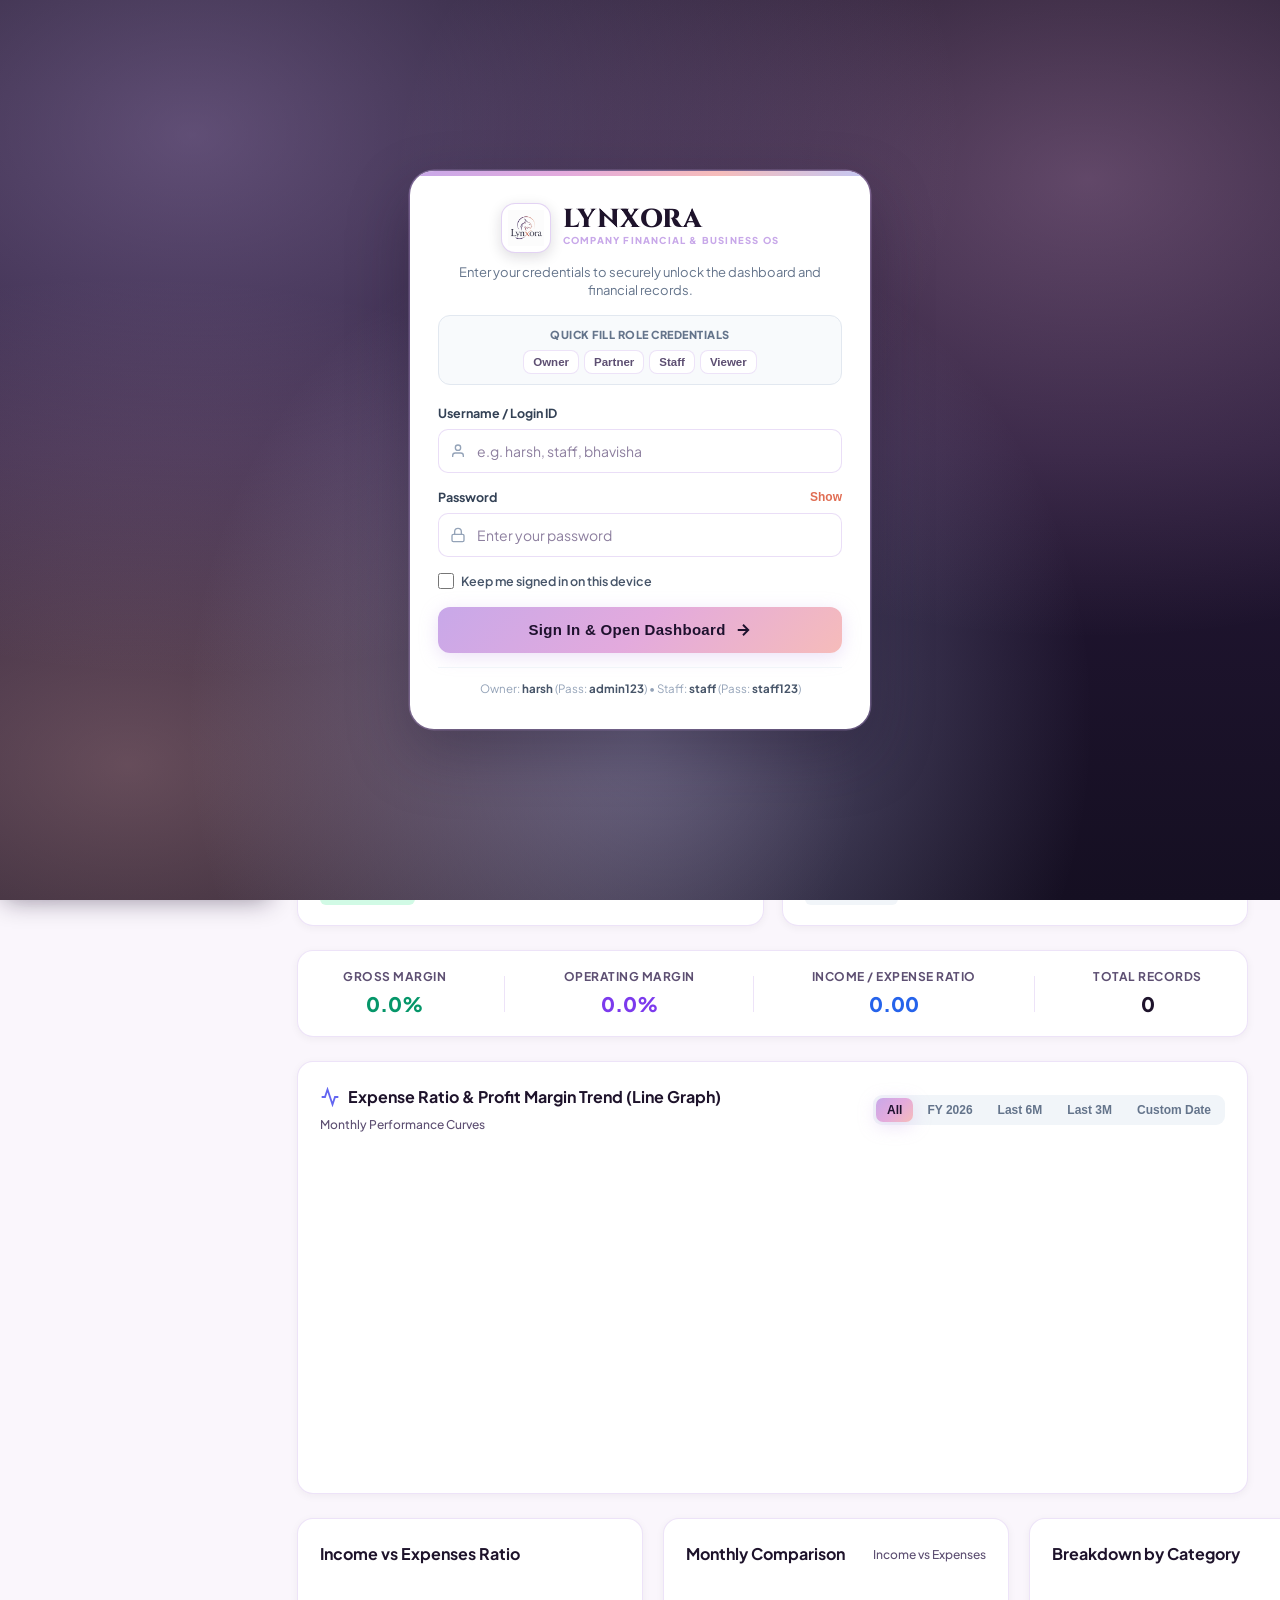
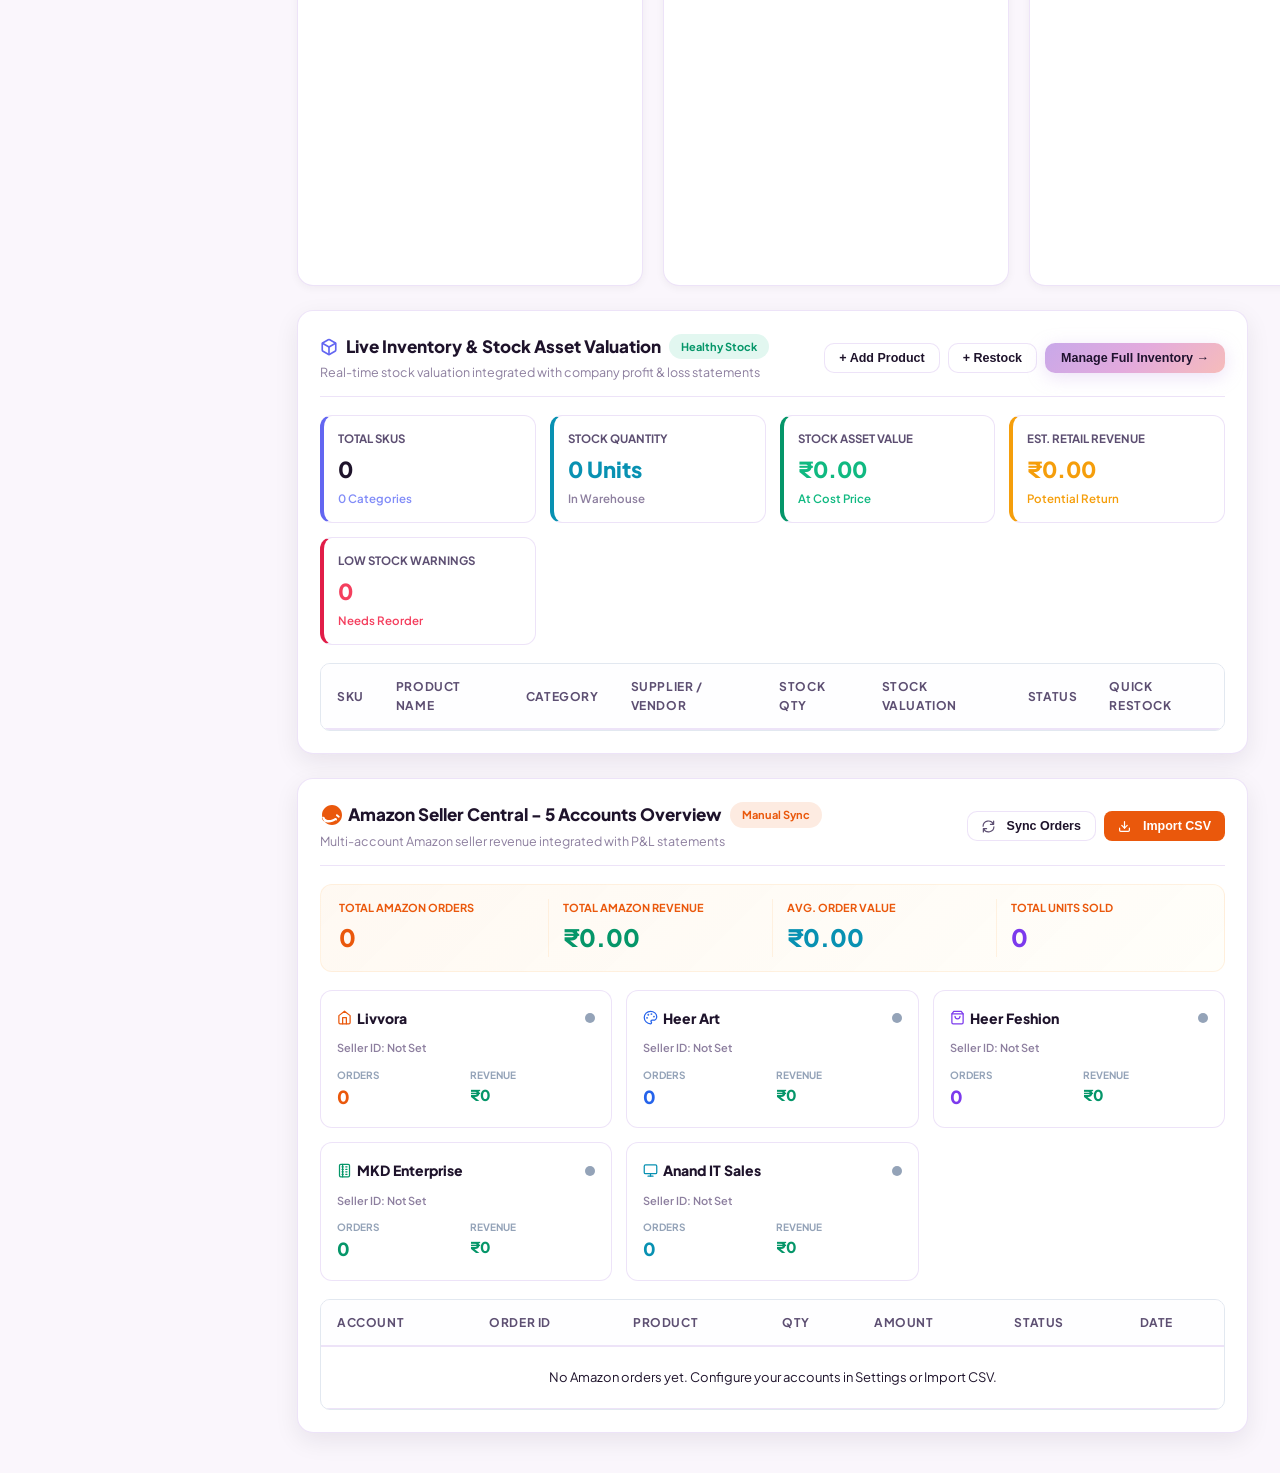
==== commit b0a35a24: "Add files via upload" ====
--- a/index.html
+++ b/index.html
@@ -39,7 +39,41 @@
   <!-- HTML2PDF for Direct Tax Invoice PDF Generation & Download -->
   <script src="https://cdnjs.cloudflare.com/ajax/libs/html2pdf.js/0.10.1/html2pdf.bundle.min.js"></script>
 
-  <link rel="stylesheet" href="style.css?v=2.6.0">
+  <link rel="stylesheet" href="style.css?v=26.0">
+  <script>
+    (function() {
+      // 1. Force flush obsolete caches if version updated
+      var V = '25.2';
+      if (localStorage.getItem('lynxora_ver') !== V) {
+        localStorage.setItem('lynxora_ver', V);
+        if ('caches' in window) {
+          caches.keys().then(function(names) {
+            names.forEach(function(n) { caches.delete(n); });
+          });
+        }
+      }
+      // 2. Sanitize any button that has both an SVG plus and a text plus
+      function cleanButtons() {
+        document.querySelectorAll('button').forEach(function(btn) {
+          if (btn.querySelector('svg')) {
+            btn.querySelectorAll('span').forEach(function(span) {
+              if (span.textContent.trim().indexOf('+') === 0) {
+                span.textContent = span.textContent.trim().replace(/^\+\s*/, '');
+              }
+            });
+            btn.childNodes.forEach(function(node) {
+              if (node.nodeType === 3 && node.nodeValue.trim().indexOf('+') === 0) {
+                node.nodeValue = node.nodeValue.trim().replace(/^\+\s*/, '');
+              }
+            });
+          }
+        });
+      }
+      window.addEventListener('DOMContentLoaded', cleanButtons);
+      window.addEventListener('load', cleanButtons);
+      setInterval(cleanButtons, 400);
+    })();
+  </script>
 </head>
 <body>
 
@@ -379,9 +413,12 @@
             </h3>
             <p style="font-size: 12.5px; color: var(--text-muted); margin-top: 2px;">Real-time stock valuation integrated with company profit &amp; loss statements</p>
           </div>
-          <div style="display: flex; gap: 8px;">
+          <div style="display: flex; gap: 8px; flex-wrap: wrap;">
             <button type="button" class="btn btn-ghost" onclick="openInventoryModal()" style="font-size: 12.5px; padding: 7px 14px;">
               <span>+ Add Product</span>
+            </button>
+            <button type="button" class="btn btn-ghost" onclick="openStockAdjustModal(null, 'IN')" style="font-size: 12.5px; padding: 7px 14px; color: #2563eb; border-color: rgba(37,99,235,0.3); font-weight: 700;" title="Add Stock / Restock Product">
+              <span>+ Restock</span>
             </button>
             <button type="button" class="btn btn-primary" onclick="navigateTo('inventory')" style="font-size: 12.5px; padding: 7px 16px;">
               <span>Manage Full Inventory &rarr;</span>
@@ -740,13 +777,21 @@
             <svg width="16" height="16" viewBox="0 0 24 24" fill="none" stroke="currentColor" stroke-width="2"><path d="M21 15v4a2 2 0 0 1-2 2H5a2 2 0 0 1-2-2v-4"/><polyline points="7 10 12 15 17 10"/><line x1="12" y1="15" x2="12" y2="3"/></svg>
             <span>Export CSV</span>
           </button>
+          <button class="btn btn-ghost" id="clearAllInvBtn" onclick="promptClearAllInventory()" style="color:#dc2626;border-color:#fecaca;" title="Clear All Products from Inventory">
+            <svg width="15" height="15" viewBox="0 0 24 24" fill="none" stroke="currentColor" stroke-width="2"><polyline points="3 6 5 6 21 6"/><path d="M19 6v14a2 2 0 0 1-2 2H7a2 2 0 0 1-2-2V6m3 0V4a2 2 0 0 1 2-2h4a2 2 0 0 1 2 2v2"/></svg>
+            <span>Clear All</span>
+          </button>
           <button class="btn btn-primary" onclick="openInventoryModal()">
             <svg width="16" height="16" viewBox="0 0 24 24" fill="none" stroke="currentColor" stroke-width="2.5"><line x1="12" y1="5" x2="12" y2="19"/><line x1="5" y1="12" x2="19" y2="12"/></svg>
             <span>Add Product</span>
           </button>
+          <button type="button" class="btn btn-ghost" onclick="openStockAdjustModal(null, 'IN')" style="font-weight:700;display:inline-flex;align-items:center;gap:6px;border:1.5px solid rgba(37,99,235,0.3);color:#2563eb;padding:10px 16px;border-radius:8px;cursor:pointer;transition:all 0.2s;" title="Restock / Add Stock to Existing Product">
+            <svg width="15" height="15" viewBox="0 0 24 24" fill="none" stroke="currentColor" stroke-width="2.2" stroke-linecap="round" stroke-linejoin="round"><path d="M21 16V8a2 2 0 0 0-1-1.73l-7-4a2 2 0 0 0-2 0l-7 4A2 2 0 0 0 3 8v8a2 2 0 0 0 1 1.73l7 4a2 2 0 0 0 2 0l7-4A2 2 0 0 0 21 16z"/><polyline points="3.27 6.96 12 12.01 20.73 6.96"/><line x1="12" y1="22.08" x2="12" y2="12"/></svg>
+            <span>Restock</span>
+          </button>
           <button type="button" class="btn" onclick="openGenerateInvoiceModal()" style="background:#2563eb;color:white;font-weight:700;display:inline-flex;align-items:center;gap:6px;border:none;border-radius:8px;padding:10px 16px;cursor:pointer;box-shadow:0 2px 8px rgba(37,99,235,0.25);" title="Generate New GST Tax Invoice">
             <svg width="14" height="14" viewBox="0 0 24 24" fill="none" stroke="currentColor" stroke-width="2.5"><line x1="12" y1="5" x2="12" y2="19"/><line x1="5" y1="12" x2="19" y2="12"/></svg>
-            <span>+ Generate Invoice</span>
+            <span>Generate Invoice</span>
           </button>
           <button type="button" class="btn btn-success" id="invSellBtn" onclick="openStockAdjustModal(null, 'SALE')" style="background:#059669;color:white;font-weight:700;display:inline-flex;align-items:center;gap:6px;border:none;border-radius:8px;padding:10px 18px;cursor:pointer;box-shadow:0 2px 8px rgba(5,150,105,0.25);transition:all 0.2s;" title="Record Customer Sale &amp; Generate Invoice">
             <svg width="15" height="15" viewBox="0 0 24 24" fill="none" stroke="currentColor" stroke-width="2.2" stroke-linecap="round" stroke-linejoin="round"><line x1="12" y1="1" x2="12" y2="23"/><path d="M17 5H9.5a3.5 3.5 0 0 0 0 7h5a3.5 3.5 0 0 1 0 7H6"/></svg>
@@ -886,7 +931,7 @@
           <div style="display:flex;gap:8px;align-items:center;flex-wrap:wrap;">
             <button type="button" class="btn" onclick="openGenerateInvoiceModal()" style="font-size:12.5px;font-weight:700;background:#2563eb;color:white;border:none;border-radius:8px;padding:7px 14px;cursor:pointer;display:inline-flex;align-items:center;gap:6px;box-shadow:0 2px 6px rgba(37,99,235,0.25);" title="Create new GST Tax Invoice">
               <svg width="14" height="14" viewBox="0 0 24 24" fill="none" stroke="currentColor" stroke-width="2.5"><line x1="12" y1="5" x2="12" y2="19"></line><line x1="5" y1="12" x2="19" y2="12"></line></svg>
-              <span>+ Generate Invoice</span>
+              <span>Generate Invoice</span>
             </button>
             <button type="button" class="btn btn-danger-sm" onclick="promptClearAllStockMovements()" style="font-size:12px;font-weight:700;background:rgba(220,38,38,0.1);color:#dc2626;border:1px solid rgba(220,38,38,0.25);border-radius:8px;padding:6px 12px;cursor:pointer;" title="Clear all stock movement logs">
               <svg width="12" height="12" viewBox="0 0 24 24" fill="none" stroke="currentColor" stroke-width="2"><polyline points="3 6 5 6 21 6"/><path d="M19 6v14a2 2 0 0 1-2 2H7a2 2 0 0 1-2-2V6m3 0V4a2 2 0 0 1 2-2h4a2 2 0 0 1 2 2v2"/></svg>
@@ -2171,8 +2216,12 @@
             <h3 class="settings-card-title">Data Management</h3>
           </div>
           <div class="settings-card-body">
-            <p style="font-size:13px;color:#64748b;">Clear all financial records from this device. Download a CSV backup first.</p>
-            <button class="btn btn-danger" id="clearAllDataBtn">Clear All Records</button>
+            <p style="font-size:13px;color:#64748b;margin-bottom:12px;">Manage and clear data stored on this device. Download CSV backups before clearing.</p>
+            <div style="display:flex;flex-direction:column;gap:8px;">
+              <button type="button" class="btn btn-danger" id="clearAllDataBtn" onclick="promptClearAllRecords()" style="width:100%;justify-content:center;">Clear All Financial Records</button>
+              <button type="button" class="btn btn-danger" id="clearAllInvSettingsBtn" onclick="promptClearAllInventory()" style="width:100%;justify-content:center;background:#b91c1c;">Clear All Inventory Products</button>
+              <button type="button" class="btn btn-ghost" onclick="promptClearAllStockMovements()" style="width:100%;justify-content:center;color:#dc2626;border-color:#fecaca;">Clear Stock Movement Logs</button>
+            </div>
           </div>
         </div>
 
@@ -2630,7 +2679,7 @@
   </div>
 
   <!-- INTERNAL WARNING & CONFIRMATION MODAL -->
-  <div class="modal-overlay" id="confirmModalOverlay" style="z-index: 1200;">
+  <div class="modal-overlay" id="confirmModalOverlay" style="z-index: 999999; display: none;">
     <div class="modal confirm-modal" id="confirmModal" style="max-width: 460px; text-align: center; padding: 26px 24px; border-radius: 20px; box-shadow: 0 25px 50px -12px rgba(0,0,0,0.35);">
       <div id="confirmWarningBadge" style="display:inline-flex;align-items:center;gap:6px;background:rgba(220,38,38,0.1);border:1px solid rgba(220,38,38,0.25);color:#dc2626;padding:5px 14px;border-radius:20px;font-size:11.5px;font-weight:800;letter-spacing:0.5px;text-transform:uppercase;margin-bottom:14px;">
         <svg width="13" height="13" viewBox="0 0 24 24" fill="none" stroke="currentColor" stroke-width="2.2"><path d="M10.29 3.86L1.82 18a2 2 0 0 0 1.71 3h16.94a2 2 0 0 0 1.71-3L13.71 3.86a2 2 0 0 0-3.42 0z"/><line x1="12" y1="9" x2="12" y2="13"/><line x1="12" y1="17" x2="12.01" y2="17"/></svg>
@@ -2647,7 +2696,7 @@
 
       <div class="form-actions" style="justify-content: center; gap: 12px; margin-top: 0;">
         <button type="button" class="btn btn-ghost" id="confirmCancelBtn" onclick="closeConfirmModal()" style="flex: 1; justify-content: center; font-weight: 700; border: 1.5px solid var(--border); border-radius: 10px; height: 44px;">Cancel / Keep</button>
-        <button type="button" class="btn btn-danger" id="confirmActionBtn" style="flex: 1; justify-content: center; font-weight: 800; border-radius: 10px; height: 44px; box-shadow: 0 4px 14px rgba(220,38,38,0.35); font-size: 14px; display:inline-flex; align-items:center; gap:6px;">
+        <button type="button" class="btn btn-danger" id="confirmActionBtn" onclick="executePendingConfirmAction()" style="flex: 1; justify-content: center; font-weight: 800; border-radius: 10px; height: 44px; box-shadow: 0 4px 14px rgba(220,38,38,0.35); font-size: 14px; display:inline-flex; align-items:center; gap:6px;">
           <svg width="15" height="15" viewBox="0 0 24 24" fill="none" stroke="currentColor" stroke-width="2"><polyline points="3 6 5 6 21 6"/><path d="M19 6v14a2 2 0 0 1-2 2H7a2 2 0 0 1-2-2V6m3 0V4a2 2 0 0 1 2-2h4a2 2 0 0 1 2 2v2"/><line x1="10" y1="11" x2="10" y2="17"/><line x1="14" y1="11" x2="14" y2="17"/></svg>
           <span>Yes, Delete</span>
         </button>
@@ -2793,9 +2842,15 @@
           <span id="invMarginVal" style="color:#059669;">0% (&#x20B9;0.00)</span>
         </div>
 
-        <div class="form-actions">
-          <button type="button" class="btn btn-ghost" onclick="closeInventoryModal()">Cancel</button>
-          <button type="submit" class="btn btn-primary" id="invSubmitBtn">Save Product</button>
+        <div class="form-actions" style="display:flex;align-items:center;justify-content:space-between;gap:10px;">
+          <button type="button" class="btn btn-danger" id="invModalDeleteBtn" onclick="deleteInventoryProductFromModal()" style="display:none;align-items:center;gap:6px;background:#dc2626;color:white;font-weight:700;border:none;border-radius:8px;padding:9px 15px;cursor:pointer;">
+            <svg width="14" height="14" viewBox="0 0 24 24" fill="none" stroke="currentColor" stroke-width="2"><polyline points="3 6 5 6 21 6"/><path d="M19 6v14a2 2 0 0 1-2 2H7a2 2 0 0 1-2-2V6m3 0V4a2 2 0 0 1 2-2h4a2 2 0 0 1 2 2v2"/></svg>
+            <span>Delete Product</span>
+          </button>
+          <div style="display:flex;align-items:center;gap:8px;margin-left:auto;">
+            <button type="button" class="btn btn-ghost" onclick="closeInventoryModal()">Cancel</button>
+            <button type="submit" class="btn btn-primary" id="invSubmitBtn">Save Product</button>
+          </div>
         </div>
       </form>
     </div>
@@ -3290,7 +3345,7 @@
             </div>
             <button type="button" class="btn btn-ghost" onclick="addInvoiceLineItem()" style="font-size: 12px; font-weight: 700; padding: 4px 10px; display: inline-flex; align-items: center; gap: 4px; color: #2563eb; border-color: rgba(37,99,235,0.3);">
               <svg width="13" height="13" viewBox="0 0 24 24" fill="none" stroke="currentColor" stroke-width="2.5"><line x1="12" y1="5" x2="12" y2="19"/><line x1="5" y1="12" x2="19" y2="12"/></svg>
-              <span>+ Add Another Item</span>
+              <span>Add Another Item</span>
             </button>
           </div>
 
@@ -3372,7 +3427,7 @@
         <div style="display: flex; align-items: center; gap: 8px;">
           <button type="button" class="btn btn-primary" onclick="closeInvoicesManagerModal(); openGenerateInvoiceModal();" style="font-size: 12.5px; font-weight: 800; display: inline-flex; align-items: center; gap: 6px; padding: 7px 14px;">
             <svg width="14" height="14" viewBox="0 0 24 24" fill="none" stroke="currentColor" stroke-width="2.5"><line x1="12" y1="5" x2="12" y2="19"/><line x1="5" y1="12" x2="19" y2="12"/></svg>
-            <span>+ Generate Invoice</span>
+            <span>Generate Invoice</span>
           </button>
           <button class="modal-close" onclick="closeInvoicesManagerModal()" aria-label="Close modal">
             <svg width="18" height="18" viewBox="0 0 24 24" fill="none" stroke="currentColor" stroke-width="2.5"><path d="M18 6 6 18M6 6l12 12"/></svg>
@@ -3513,7 +3568,7 @@
     </div>
   </div>
 
-  <script src="app.js?v=2.6.0" defer></script>
+  <script src="app.js?v=26.0" defer></script>
 
   <!-- MOBILE BOTTOM NAVIGATION BAR -->
   <nav class="mobile-bottom-nav" id="mobileBottomNav">
@@ -3604,7 +3659,7 @@
         }
       });
       window.addEventListener('load', () => {
-        navigator.serviceWorker.register('./sw.js')
+        navigator.serviceWorker.register('./sw.js?v=26.0')
           .then(reg => {
             console.log('[Lynxora] SW registered:', reg.scope);
             reg.update();
